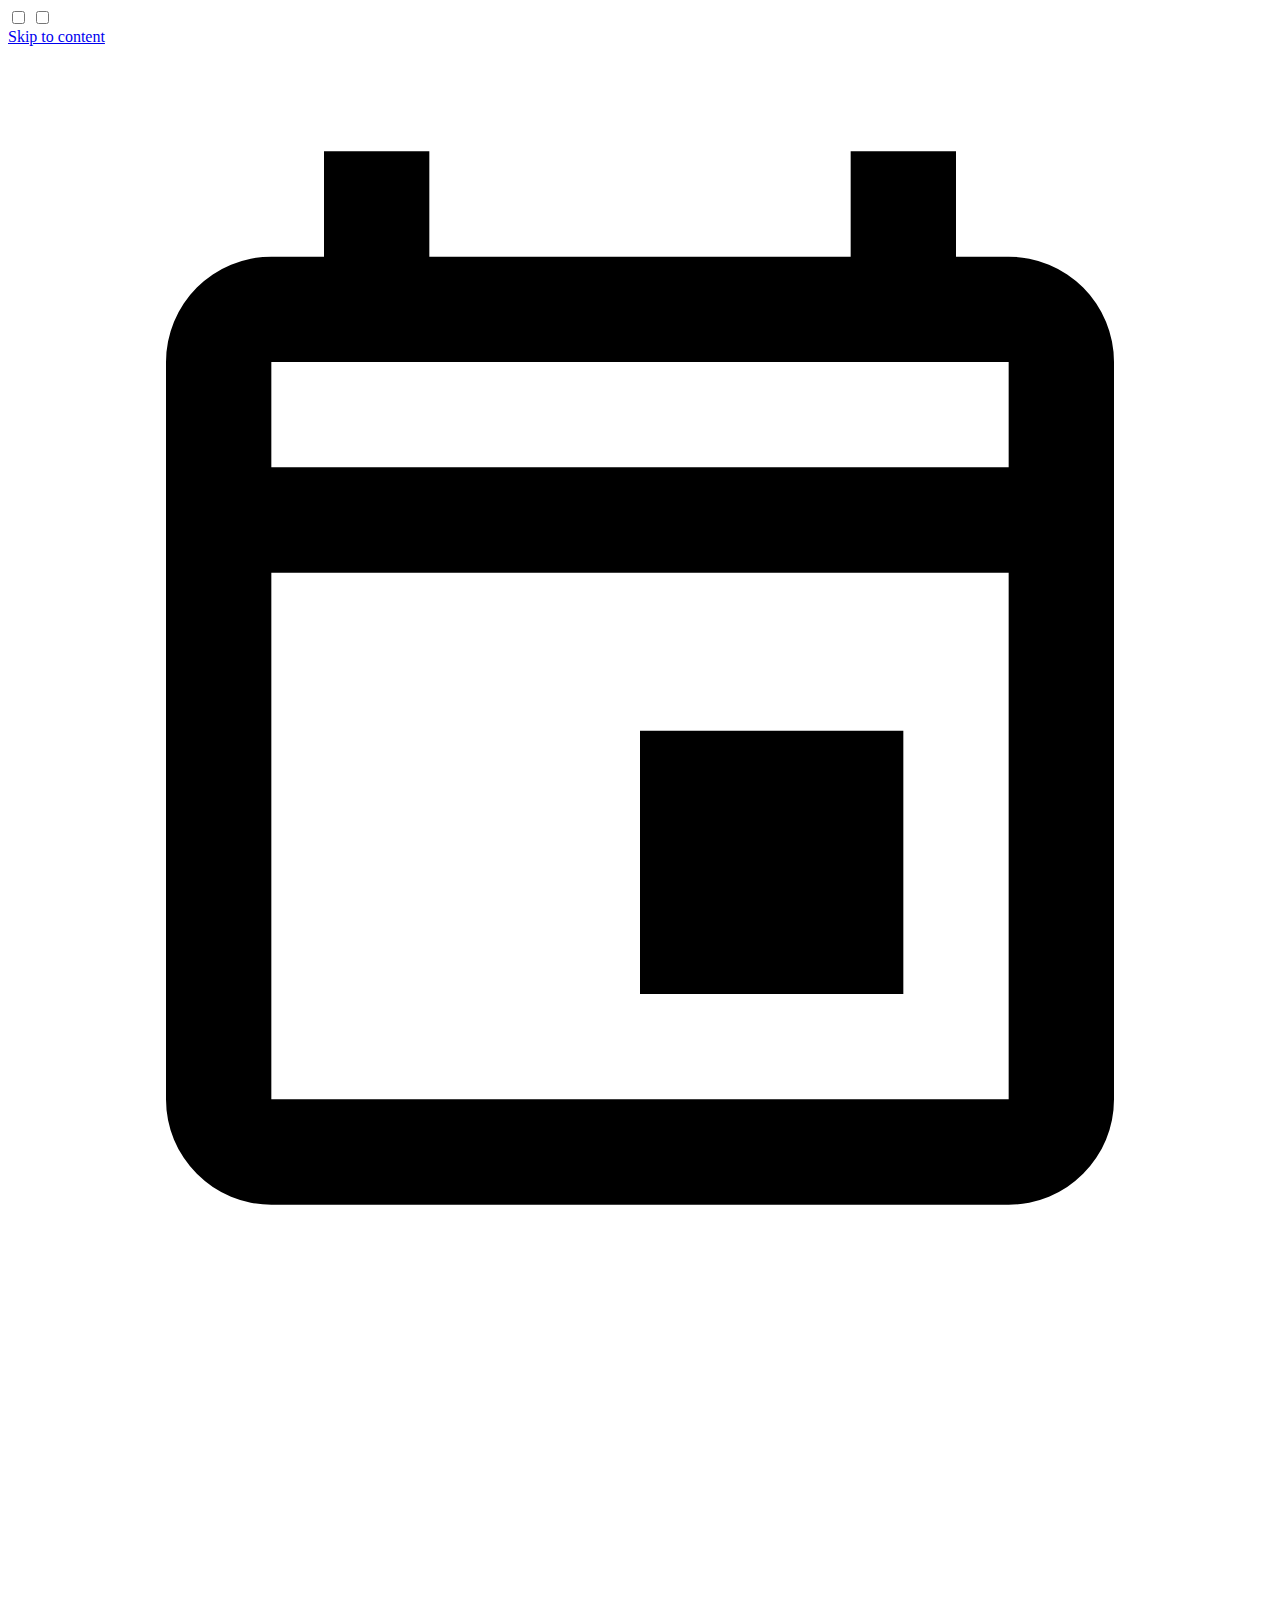
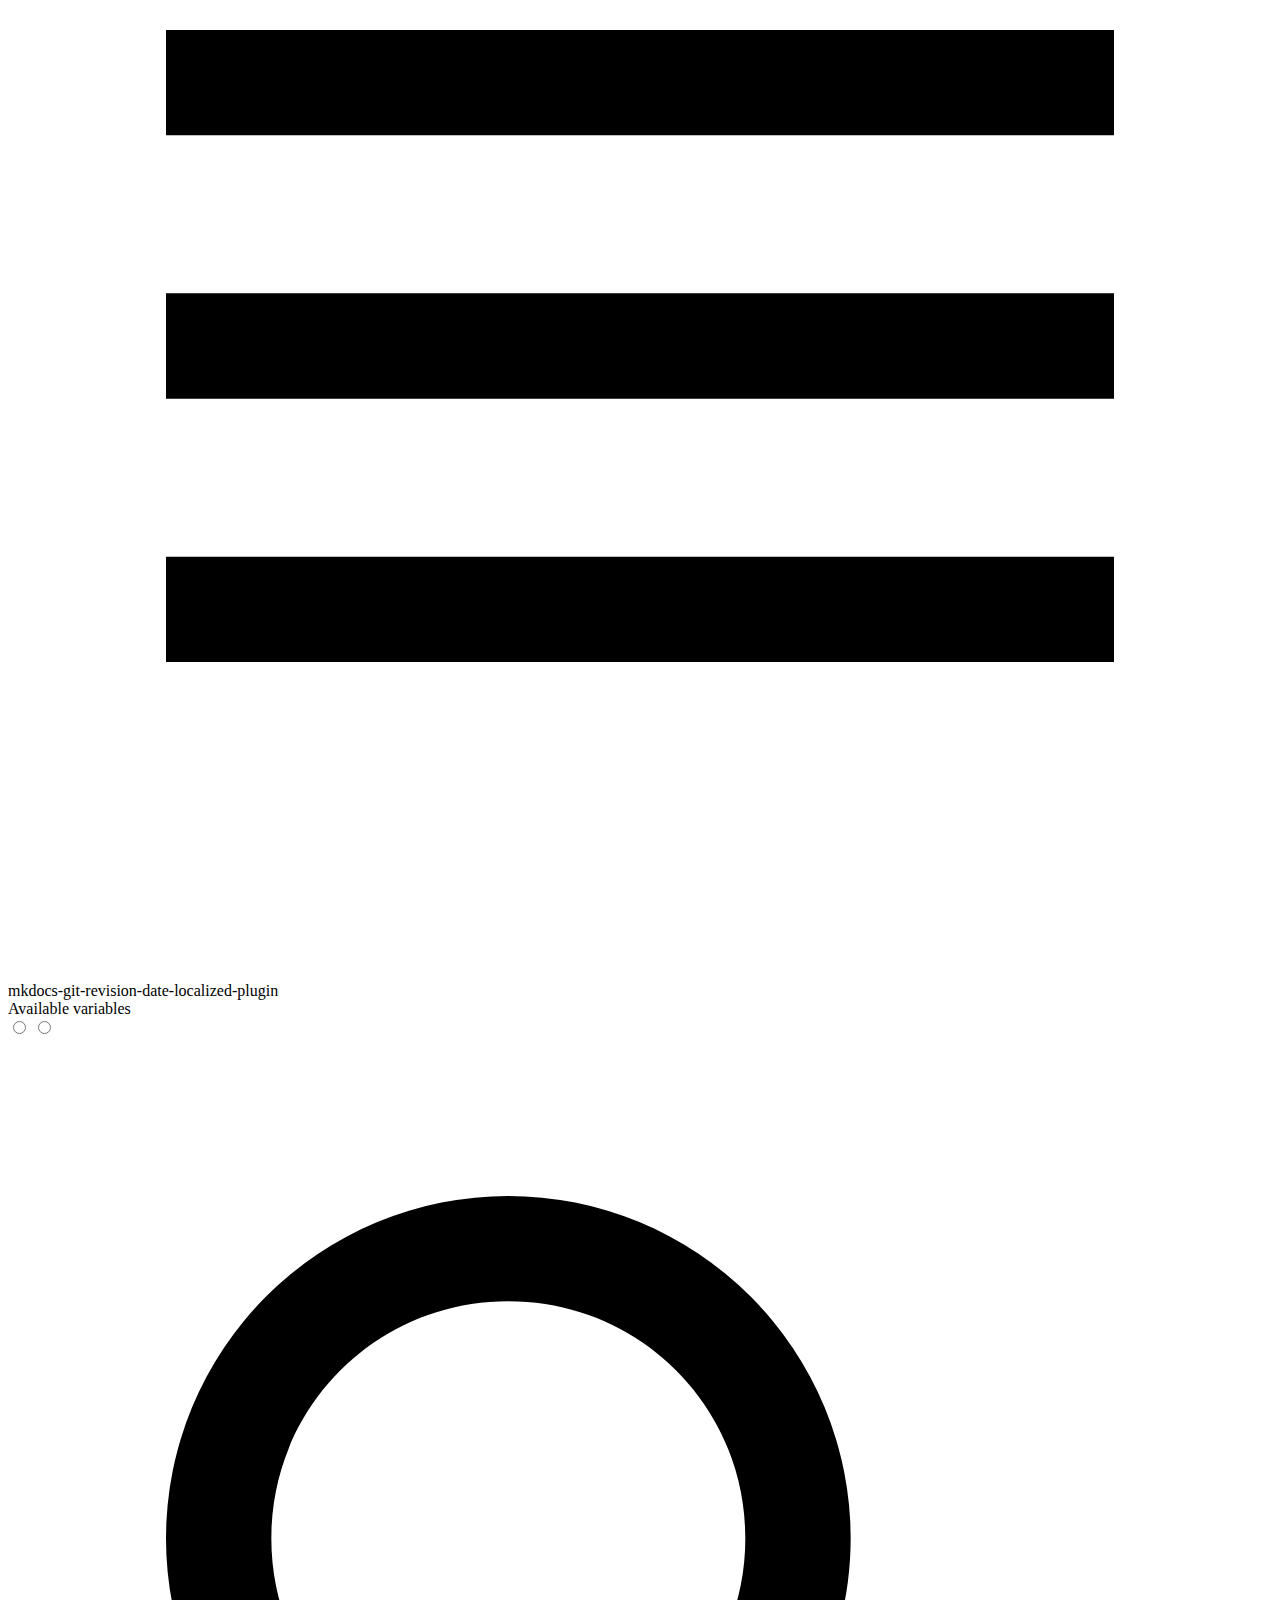
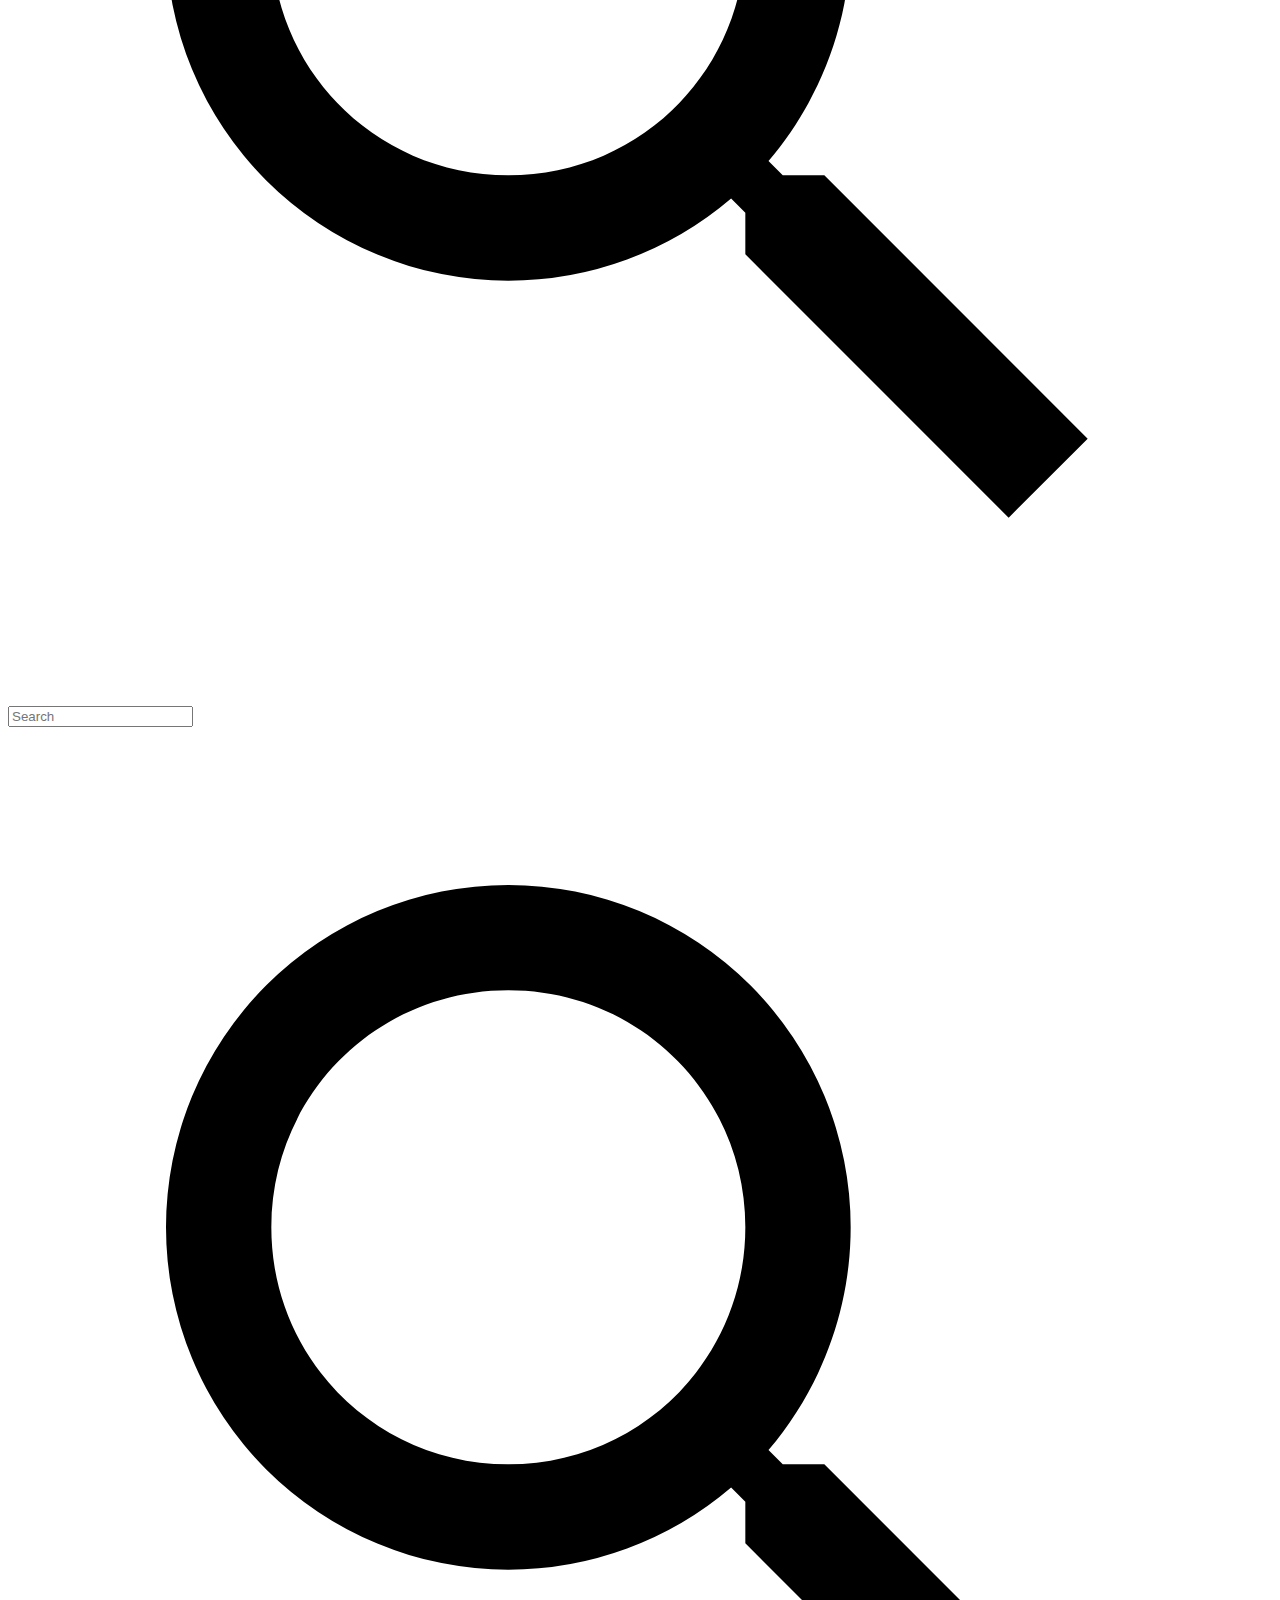
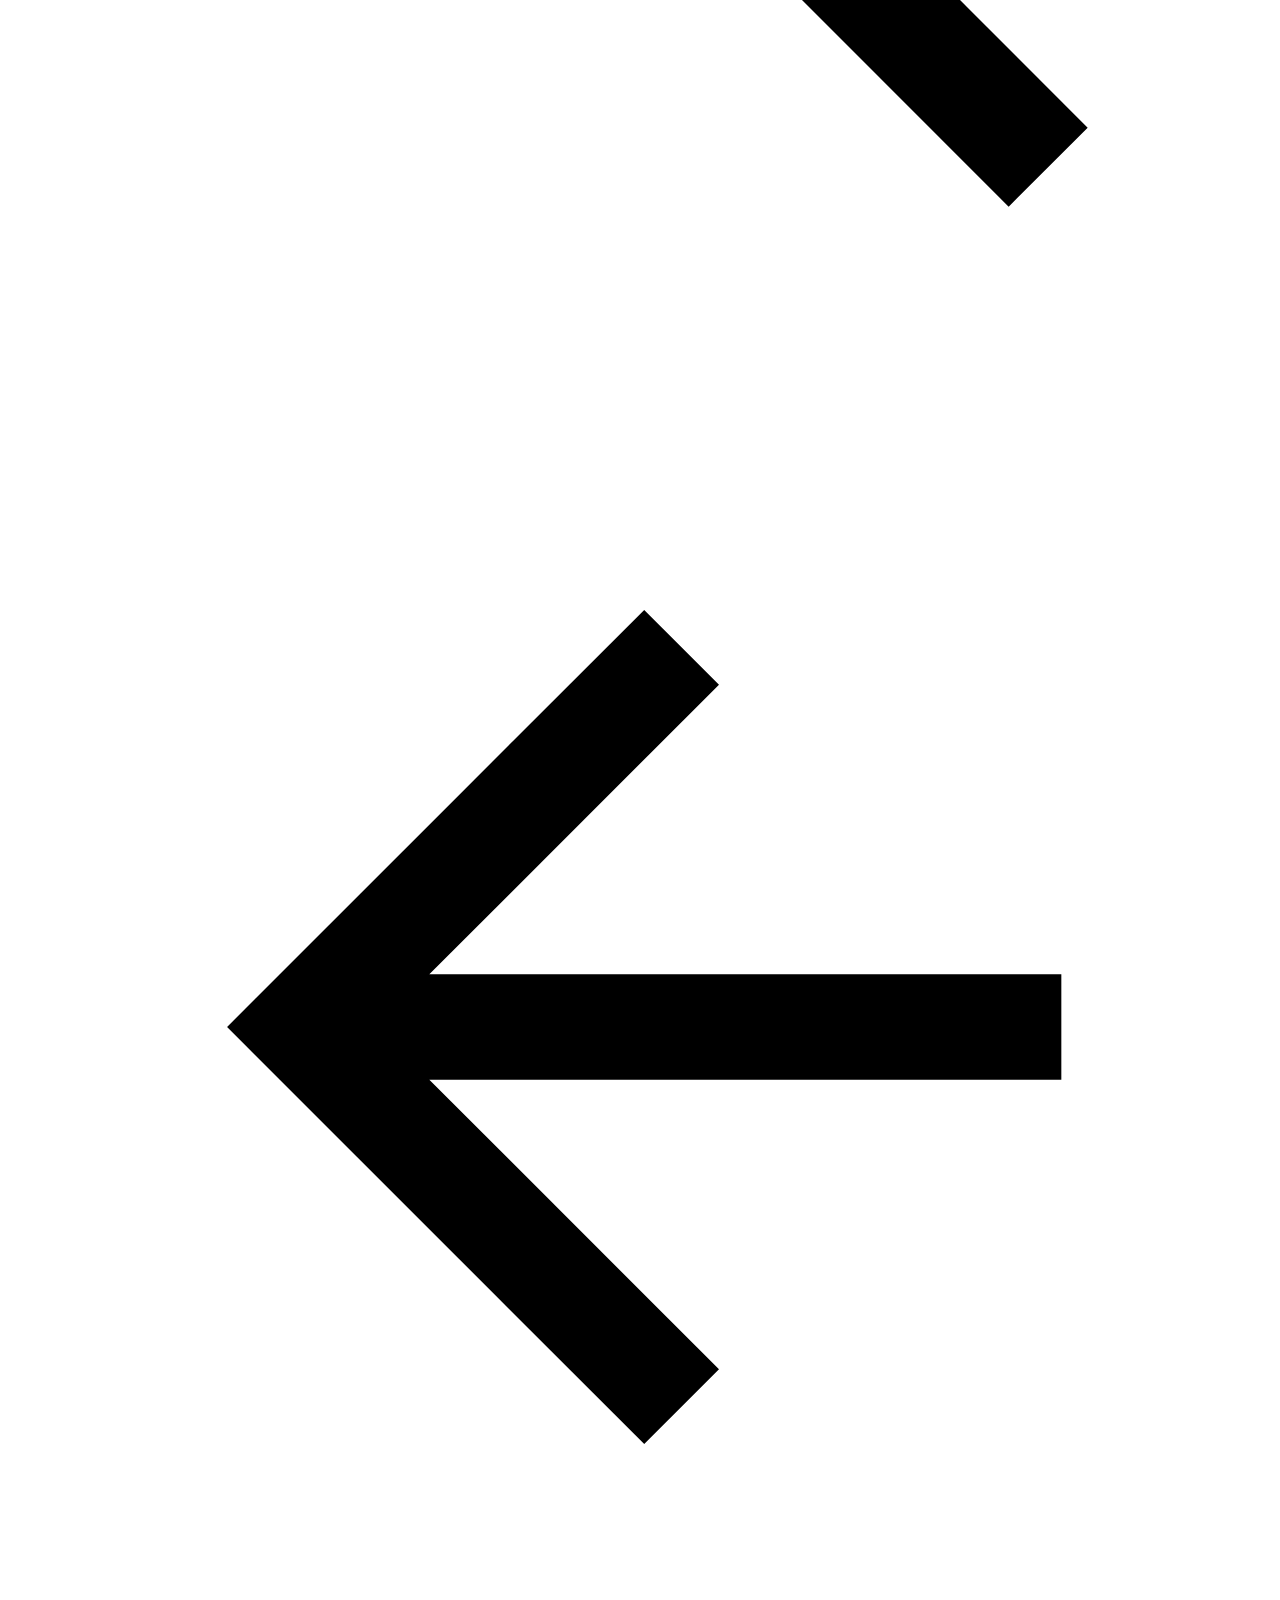
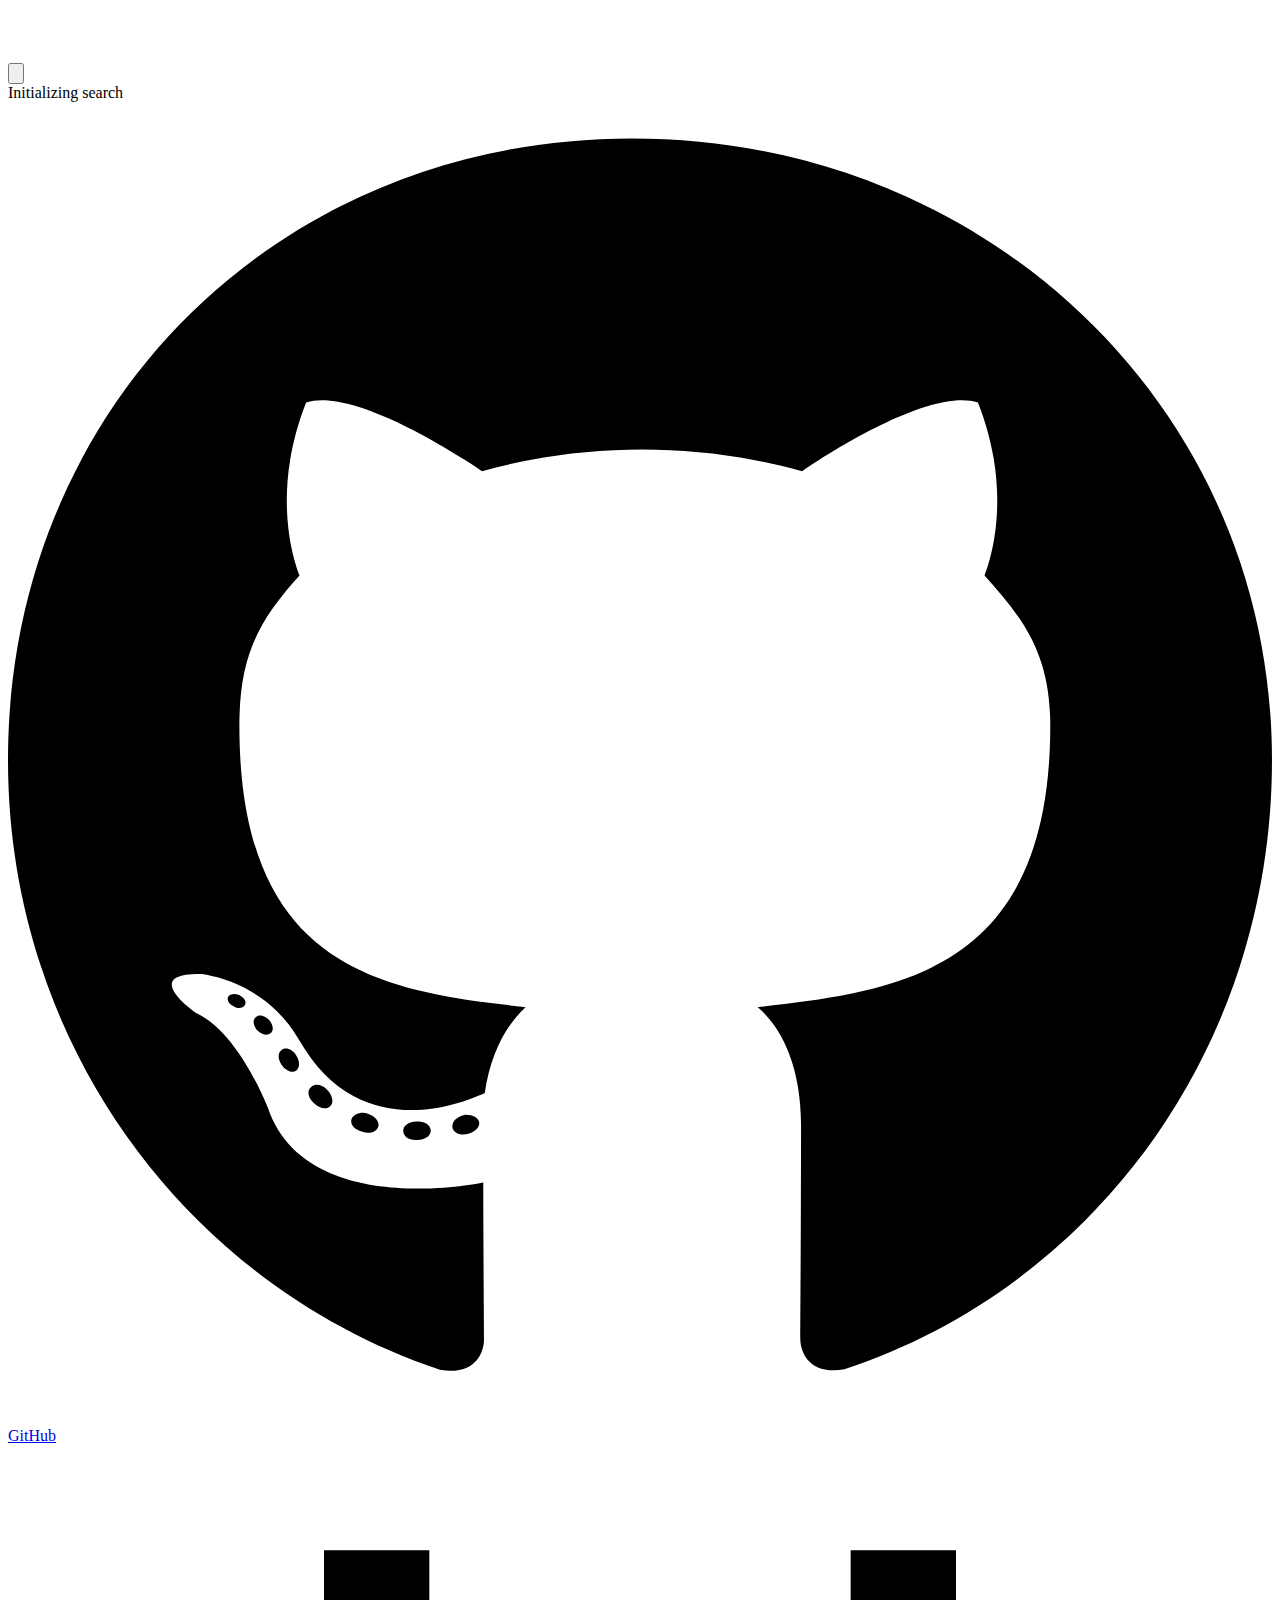
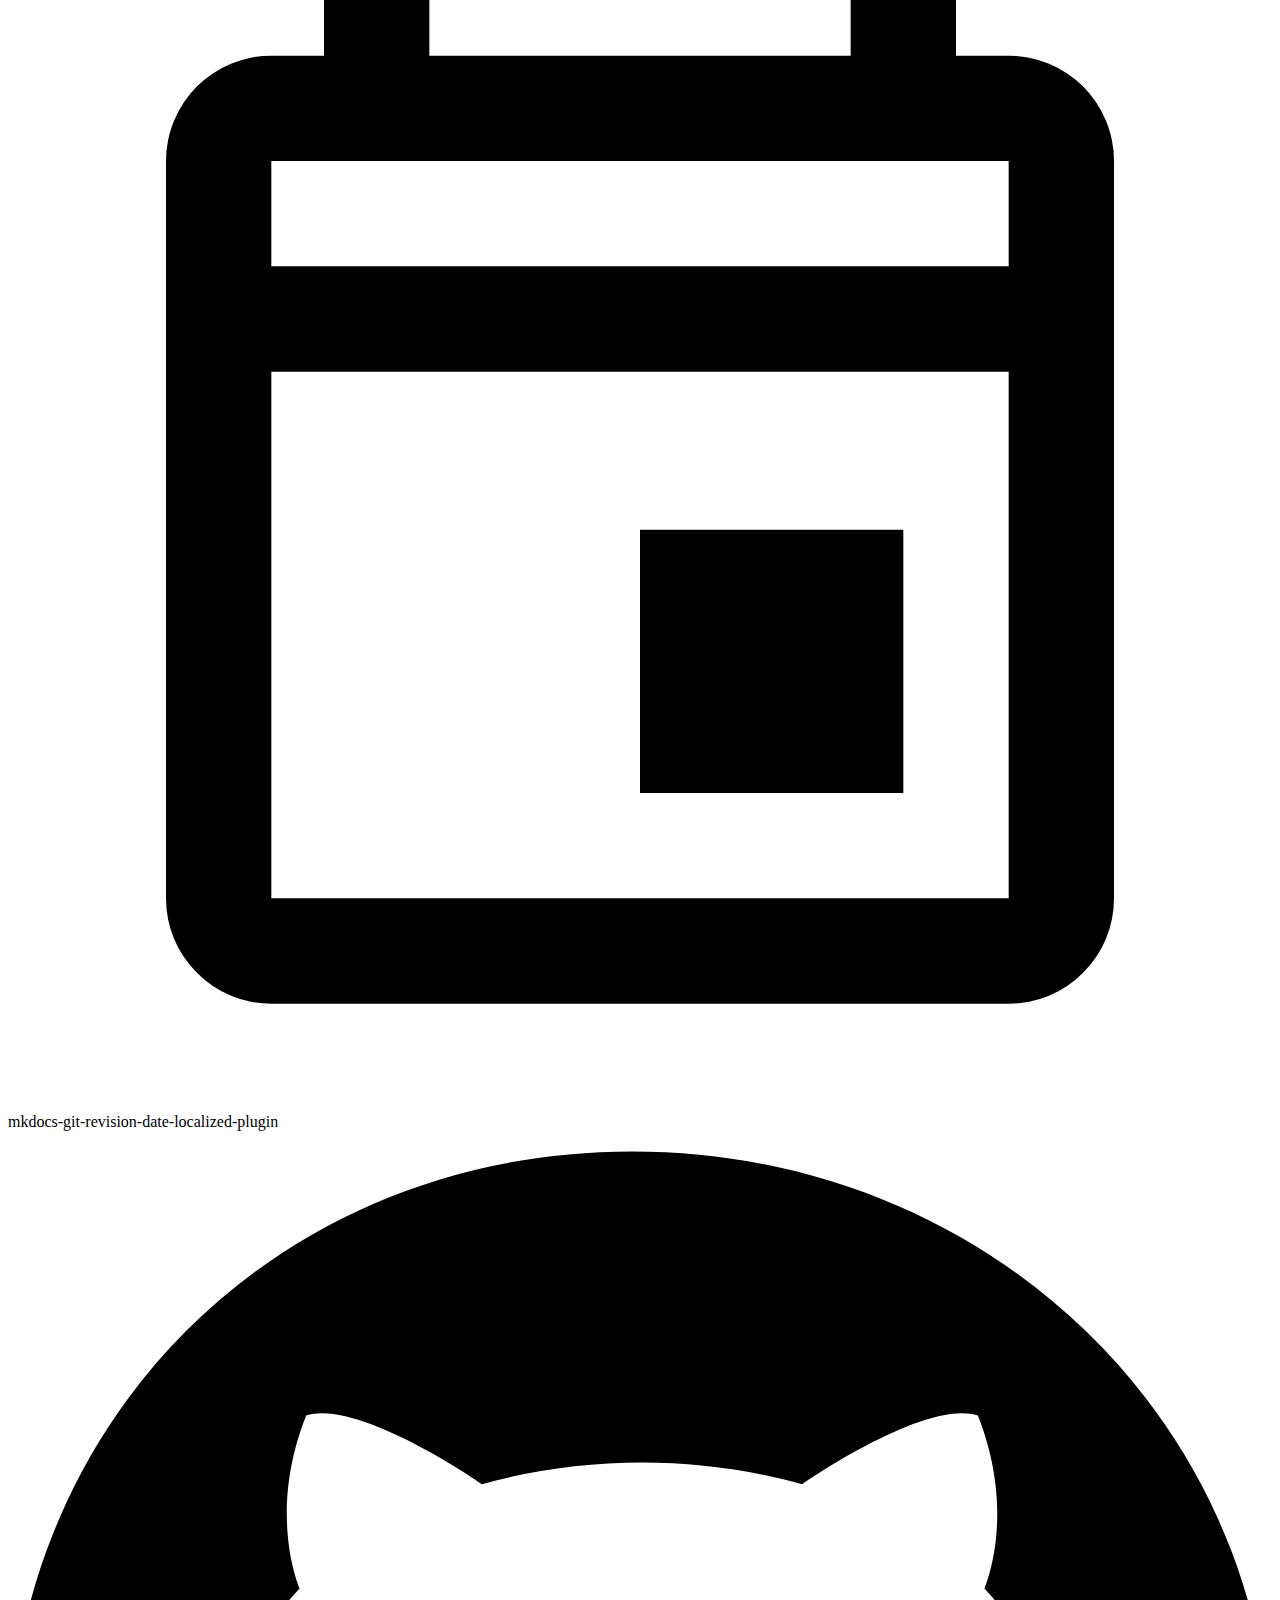
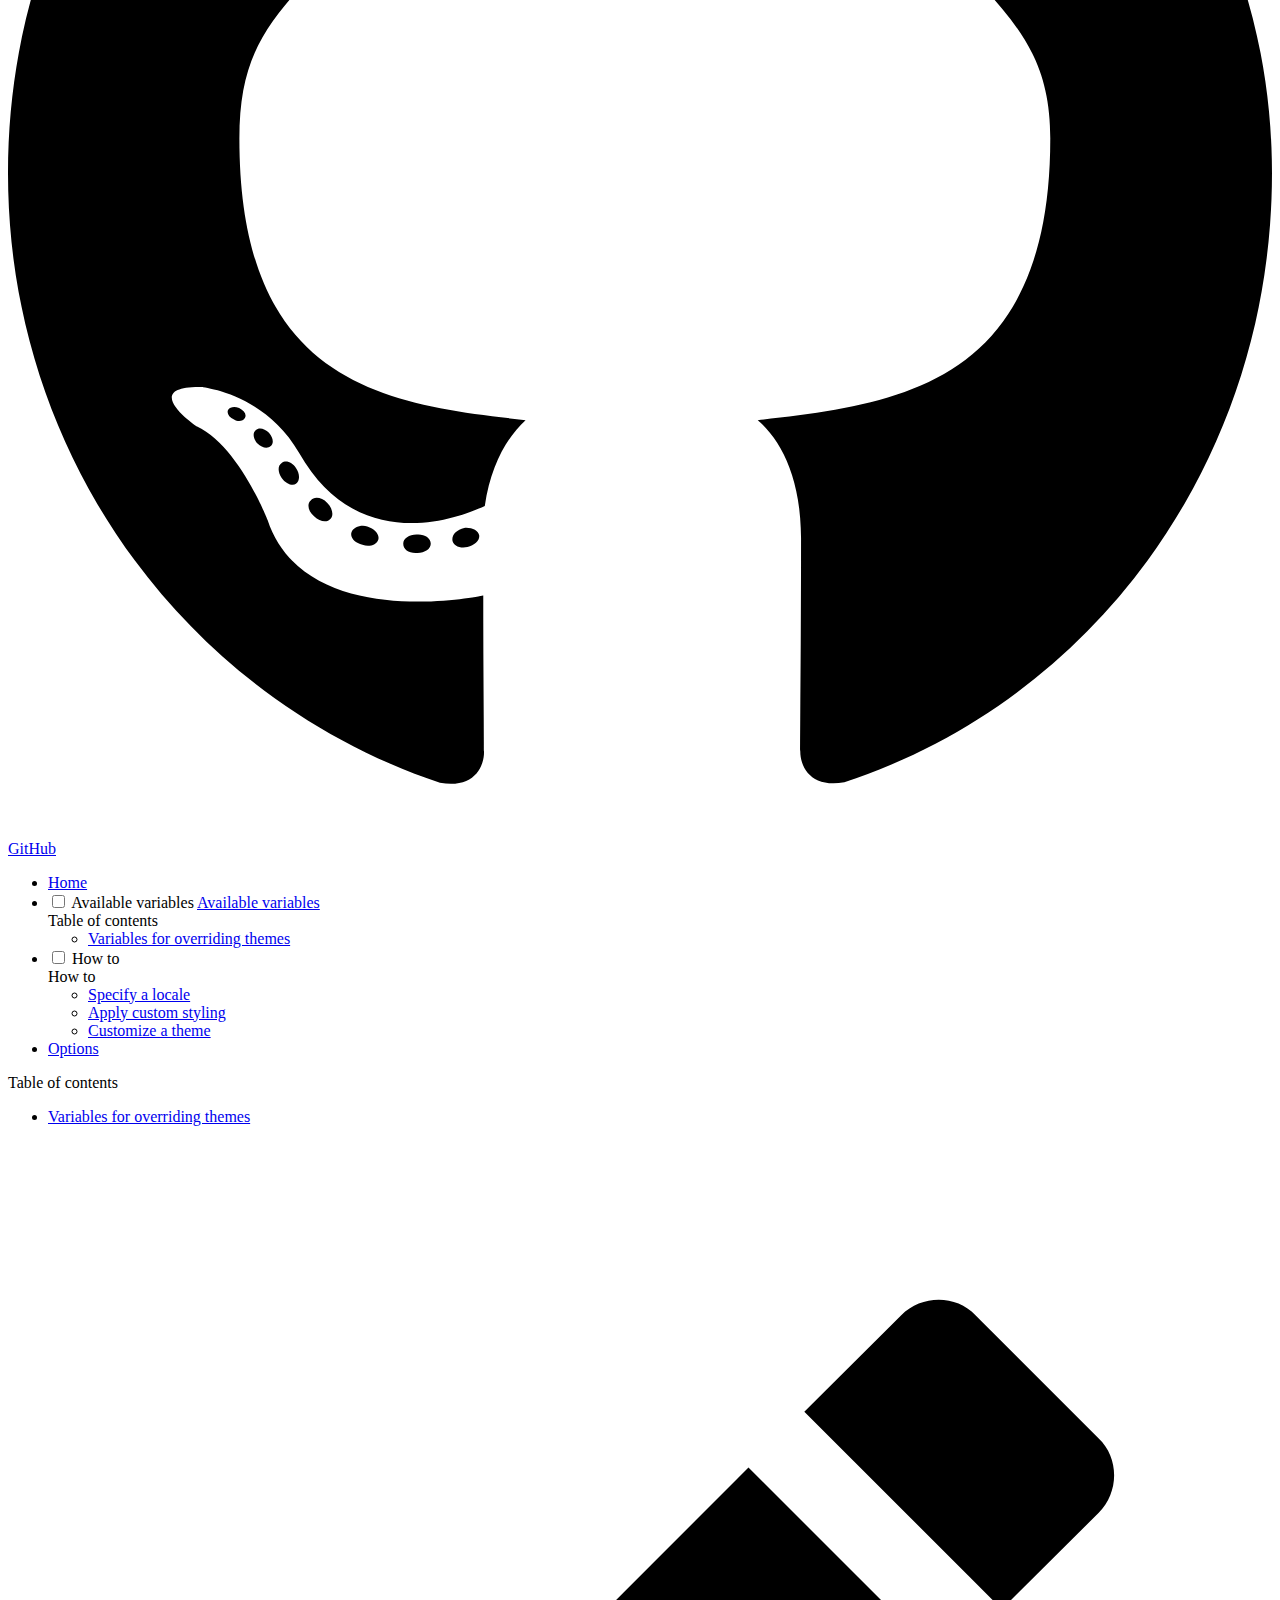
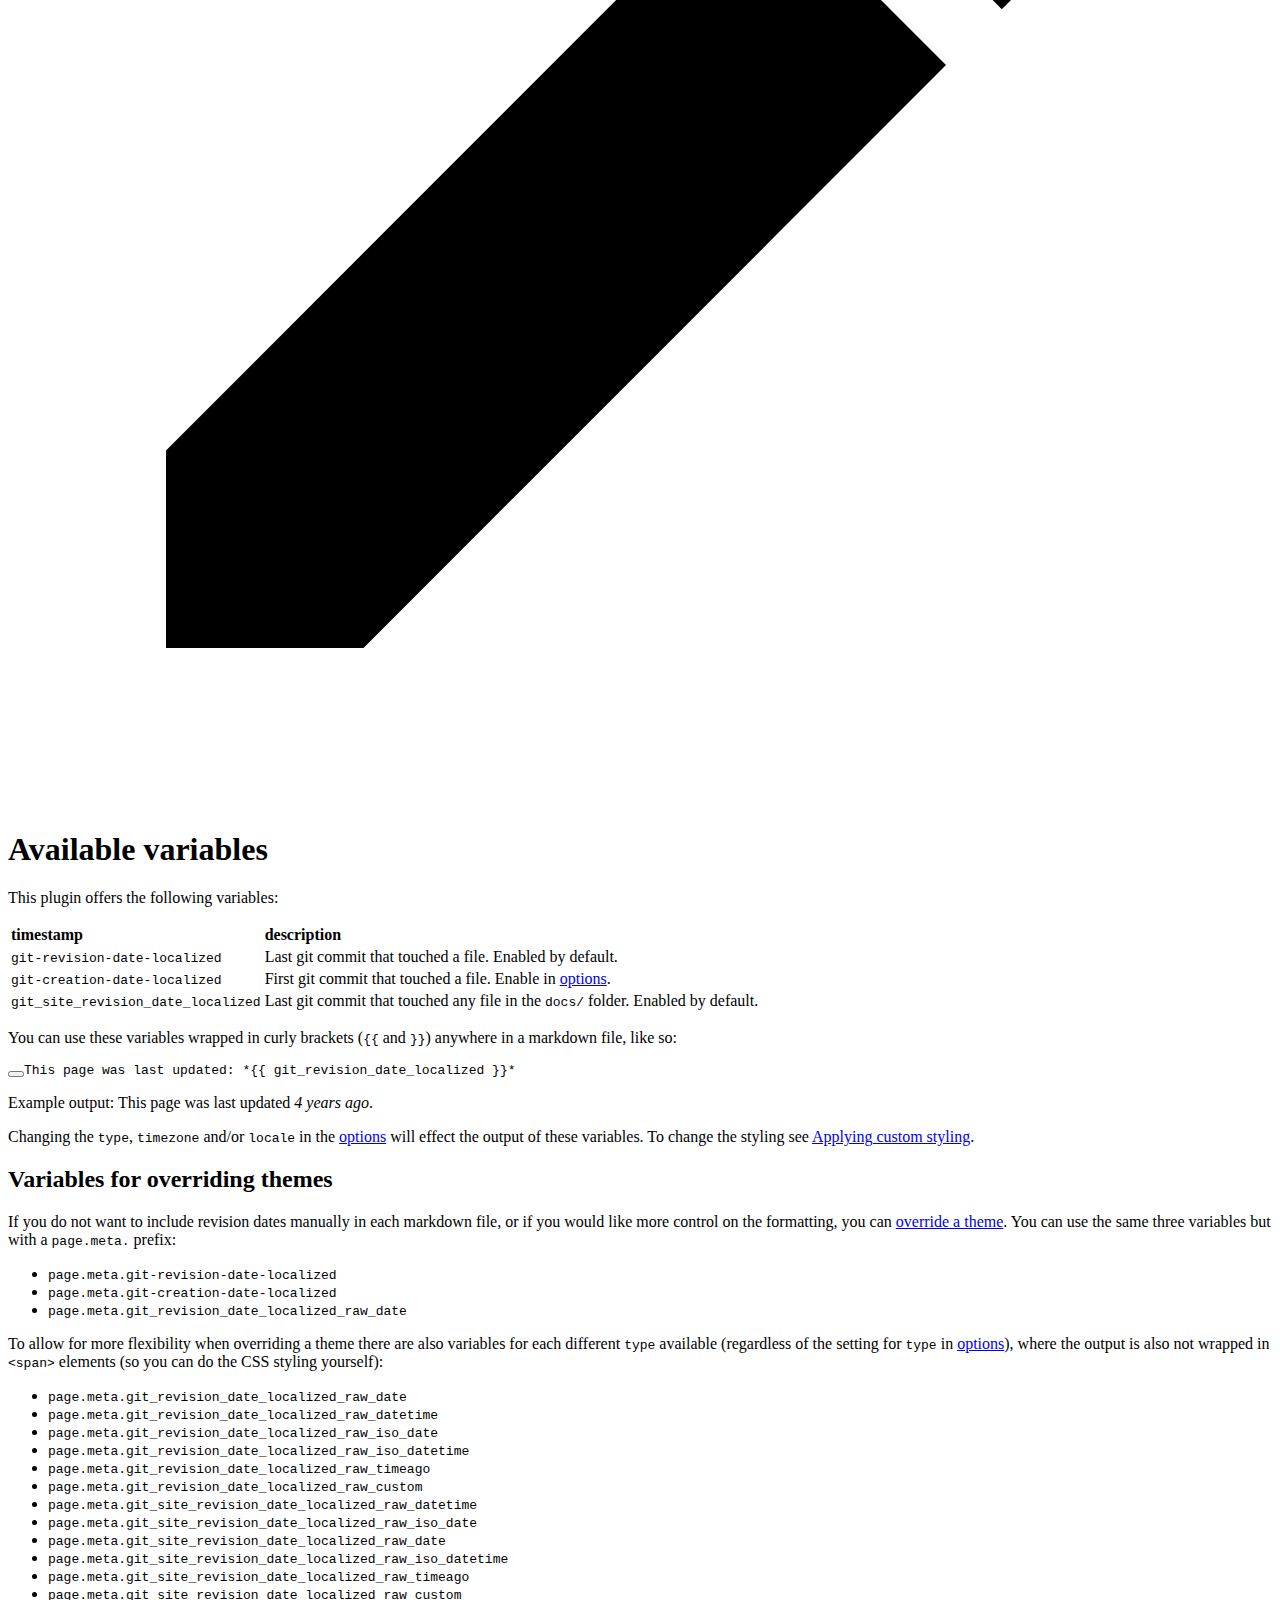
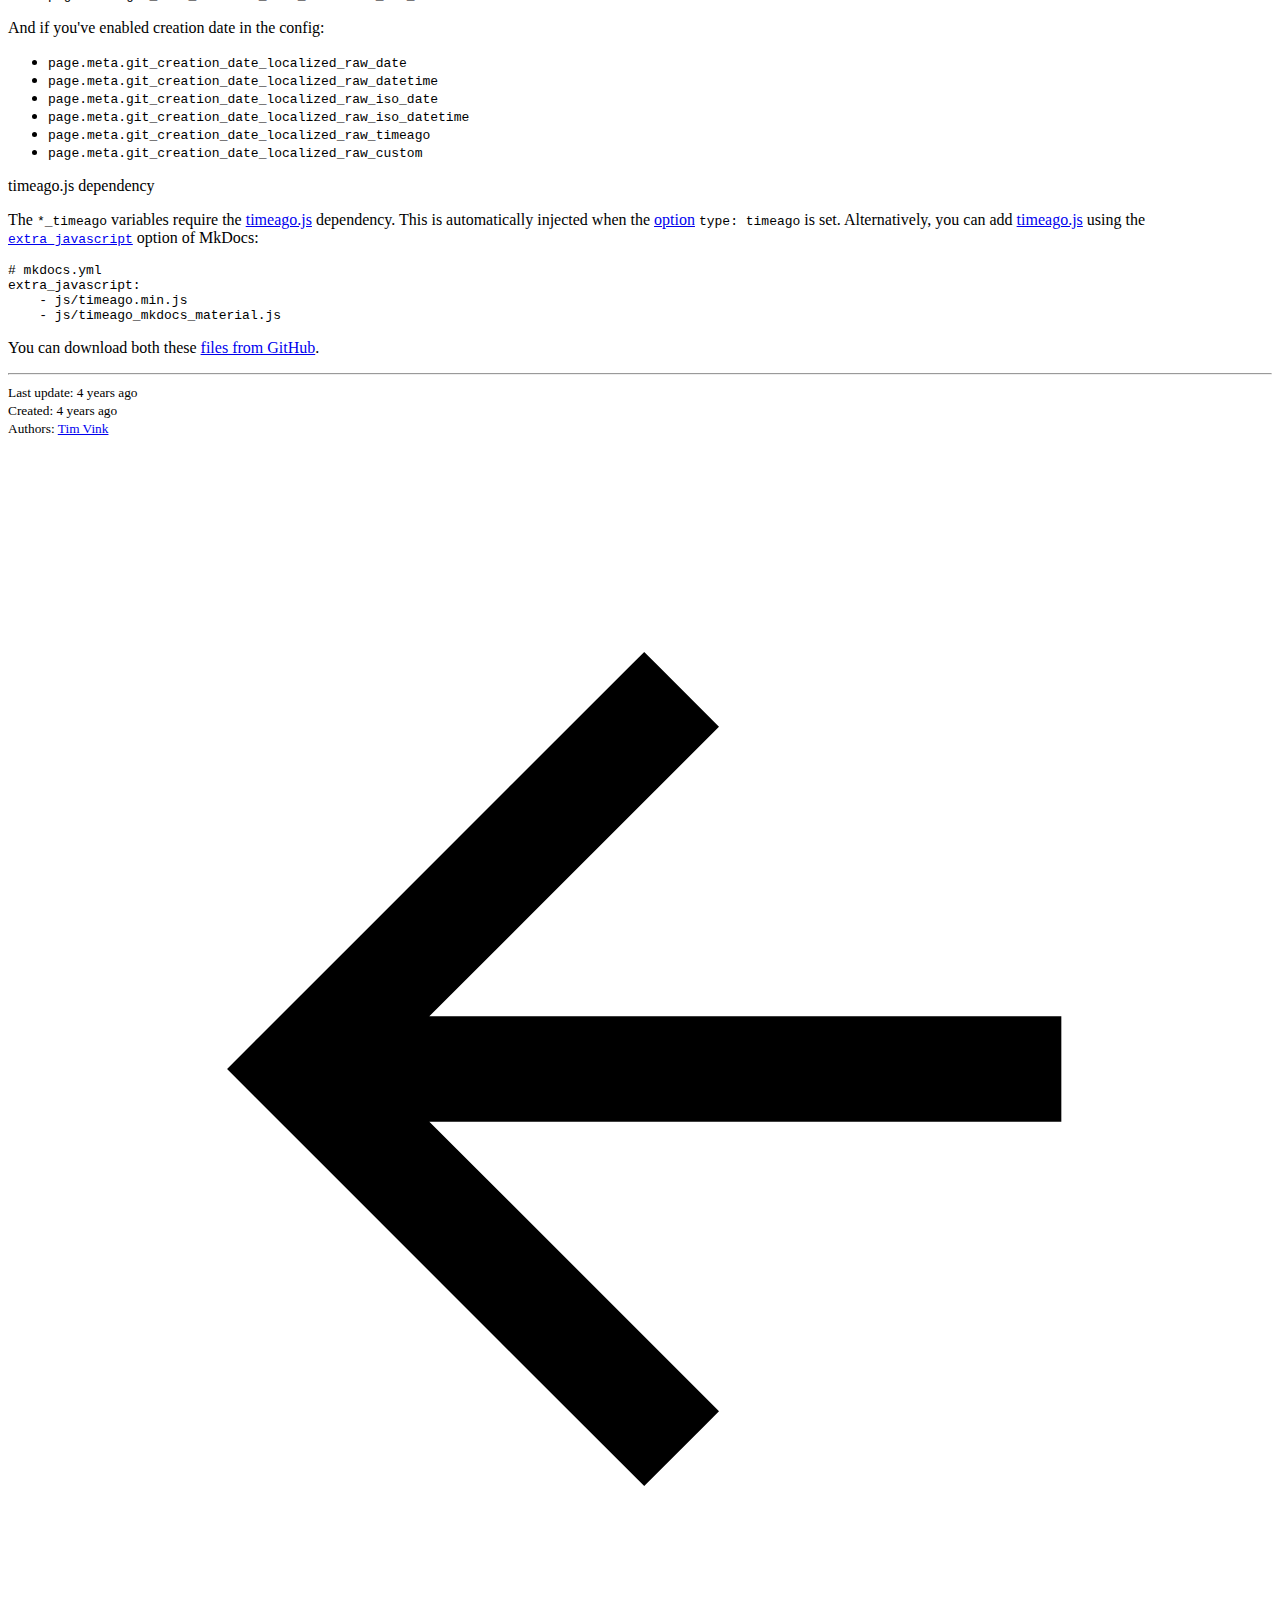
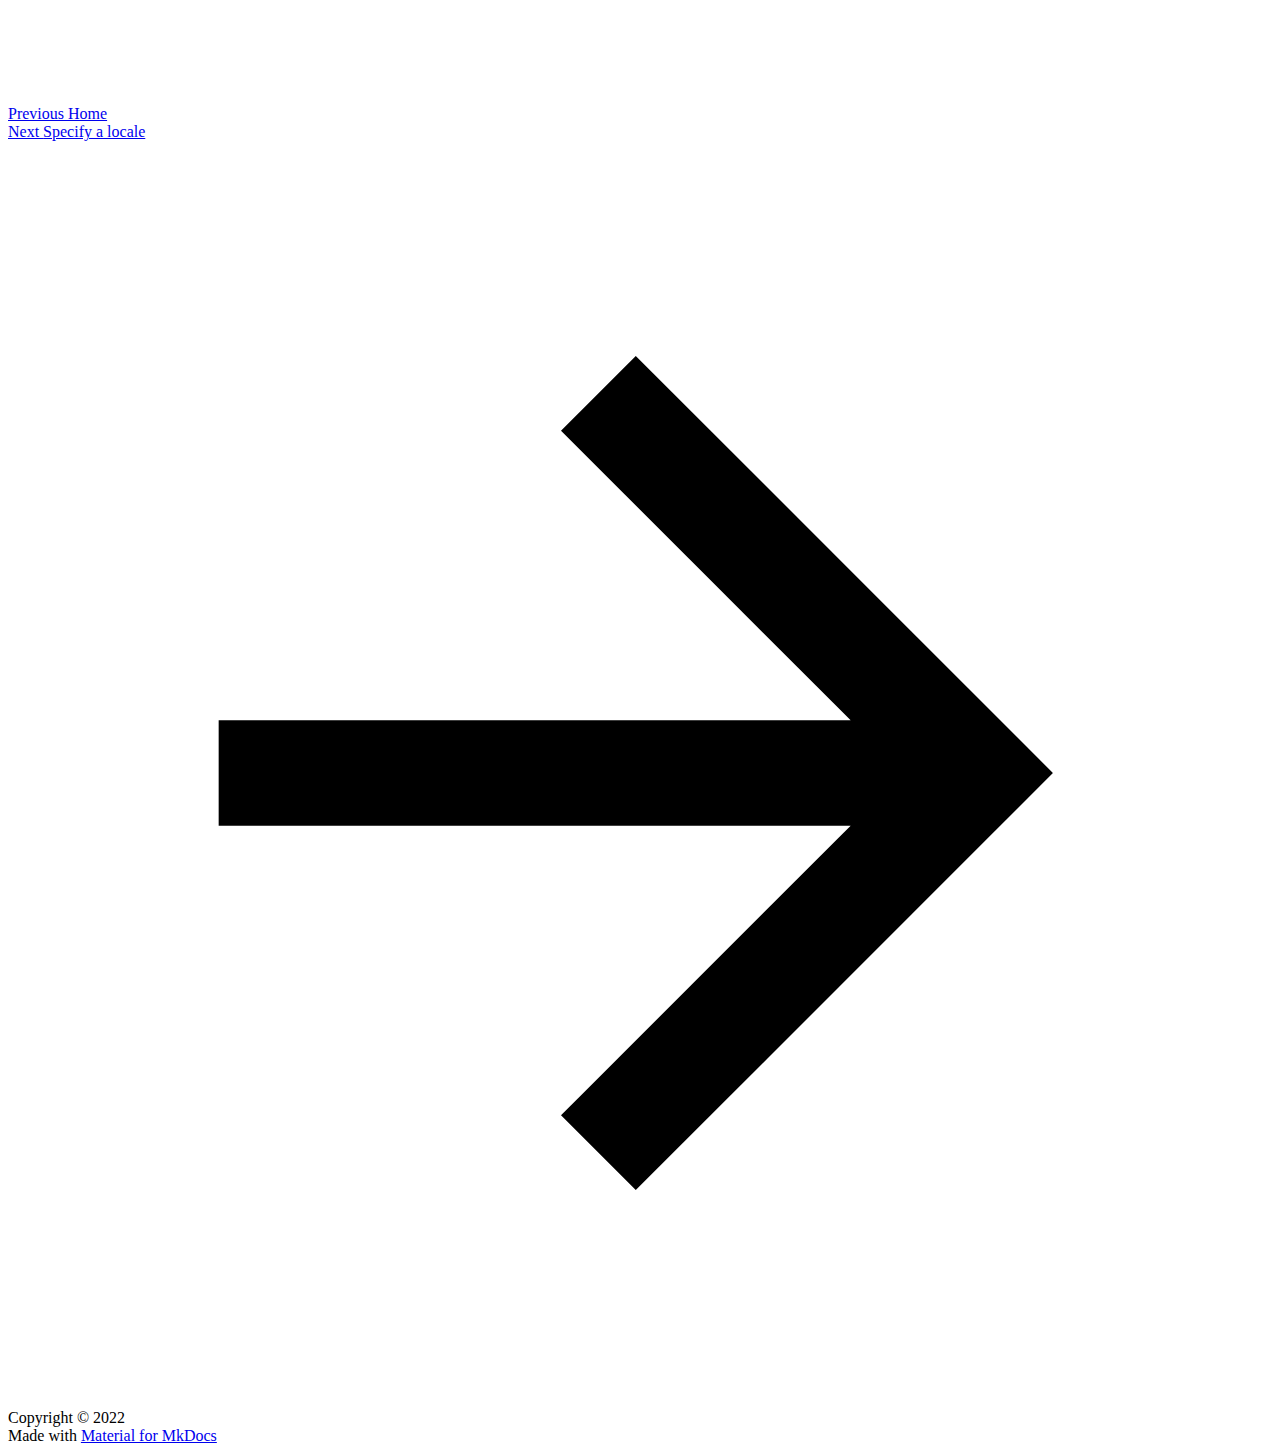
==== available-variables/index.html @ b3e72aaf "Deployed 9cfce40 with MkDocs version: 1.3.0" ====
<!doctype html>
<html lang="en" class="no-js">
  <head>
    
      <meta charset="utf-8">
      <meta name="viewport" content="width=device-width,initial-scale=1">
      
        <meta name="description" content="Mkdocs plugin that enables displaying the localized date of the last git modification of a markdown file.">
      
      
      
      <link rel="icon" href="../assets/images/favicon.png">
      <meta name="generator" content="mkdocs-1.3.0, mkdocs-material-8.2.1">
    
    
      
        <title>Available variables - mkdocs-git-revision-date-localized-plugin</title>
      
    
    
      <link rel="stylesheet" href="../assets/stylesheets/main.e8d9bf0c.min.css">
      
        
        <link rel="stylesheet" href="../assets/stylesheets/palette.e6a45f82.min.css">
        
      
    
    
    
      
        
        <link rel="preconnect" href="https://fonts.gstatic.com" crossorigin>
        <link rel="stylesheet" href="https://fonts.googleapis.com/css?family=Roboto:300,400,400i,700%7CRoboto+Mono&display=fallback">
        <style>:root{--md-text-font:"Roboto";--md-code-font:"Roboto Mono"}</style>
      
    
    
      <link rel="stylesheet" href="../css/timeago.css">
    
    <script>__md_scope=new URL("..",location),__md_get=(e,_=localStorage,t=__md_scope)=>JSON.parse(_.getItem(t.pathname+"."+e)),__md_set=(e,_,t=localStorage,a=__md_scope)=>{try{t.setItem(a.pathname+"."+e,JSON.stringify(_))}catch(e){}}</script>
    
      

    
    
  </head>
  
  
    
    
      
    
    
    
    
    <body dir="ltr" data-md-color-scheme="default" data-md-color-primary="blue" data-md-color-accent="blue">
  
    
    
      <script>var palette=__md_get("__palette");if(palette&&"object"==typeof palette.color)for(var key of Object.keys(palette.color))document.body.setAttribute("data-md-color-"+key,palette.color[key])</script>
    
    <input class="md-toggle" data-md-toggle="drawer" type="checkbox" id="__drawer" autocomplete="off">
    <input class="md-toggle" data-md-toggle="search" type="checkbox" id="__search" autocomplete="off">
    <label class="md-overlay" for="__drawer"></label>
    <div data-md-component="skip">
      
        
        <a href="#available-variables" class="md-skip">
          Skip to content
        </a>
      
    </div>
    <div data-md-component="announce">
      
    </div>
    
    
      

<header class="md-header" data-md-component="header">
  <nav class="md-header__inner md-grid" aria-label="Header">
    <a href=".." title="mkdocs-git-revision-date-localized-plugin" class="md-header__button md-logo" aria-label="mkdocs-git-revision-date-localized-plugin" data-md-component="logo">
      
  
  <svg xmlns="http://www.w3.org/2000/svg" viewBox="0 0 24 24"><path d="M19 4h-1V2h-2v2H8V2H6v2H5a2 2 0 0 0-2 2v14a2 2 0 0 0 2 2h14a2 2 0 0 0 2-2V6a2 2 0 0 0-2-2m0 16H5V10h14v10m0-12H5V6h14v2m-7 5h5v5h-5v-5z"/></svg>

    </a>
    <label class="md-header__button md-icon" for="__drawer">
      <svg xmlns="http://www.w3.org/2000/svg" viewBox="0 0 24 24"><path d="M3 6h18v2H3V6m0 5h18v2H3v-2m0 5h18v2H3v-2z"/></svg>
    </label>
    <div class="md-header__title" data-md-component="header-title">
      <div class="md-header__ellipsis">
        <div class="md-header__topic">
          <span class="md-ellipsis">
            mkdocs-git-revision-date-localized-plugin
          </span>
        </div>
        <div class="md-header__topic" data-md-component="header-topic">
          <span class="md-ellipsis">
            
              Available variables
            
          </span>
        </div>
      </div>
    </div>
    
      <form class="md-header__option" data-md-component="palette">
        
          
          
          <input class="md-option" data-md-color-media="(prefers-color-scheme: light)" data-md-color-scheme="default" data-md-color-primary="blue" data-md-color-accent="blue"  aria-label="Switch to dark mode"  type="radio" name="__palette" id="__palette_1">
          
            <label class="md-header__button md-icon" title="Switch to dark mode" for="__palette_2" hidden>
              <svg xmlns="http://www.w3.org/2000/svg" viewBox="0 0 24 24"><path d="M17 6H7c-3.31 0-6 2.69-6 6s2.69 6 6 6h10c3.31 0 6-2.69 6-6s-2.69-6-6-6zm0 10H7c-2.21 0-4-1.79-4-4s1.79-4 4-4h10c2.21 0 4 1.79 4 4s-1.79 4-4 4zM7 9c-1.66 0-3 1.34-3 3s1.34 3 3 3 3-1.34 3-3-1.34-3-3-3z"/></svg>
            </label>
          
        
          
          
          <input class="md-option" data-md-color-media="(prefers-color-scheme: dark)" data-md-color-scheme="slate" data-md-color-primary="blue" data-md-color-accent="blue"  aria-label="Switch to light mode"  type="radio" name="__palette" id="__palette_2">
          
            <label class="md-header__button md-icon" title="Switch to light mode" for="__palette_1" hidden>
              <svg xmlns="http://www.w3.org/2000/svg" viewBox="0 0 24 24"><path d="M17 7H7a5 5 0 0 0-5 5 5 5 0 0 0 5 5h10a5 5 0 0 0 5-5 5 5 0 0 0-5-5m0 8a3 3 0 0 1-3-3 3 3 0 0 1 3-3 3 3 0 0 1 3 3 3 3 0 0 1-3 3z"/></svg>
            </label>
          
        
      </form>
    
    
    
      <label class="md-header__button md-icon" for="__search">
        <svg xmlns="http://www.w3.org/2000/svg" viewBox="0 0 24 24"><path d="M9.5 3A6.5 6.5 0 0 1 16 9.5c0 1.61-.59 3.09-1.56 4.23l.27.27h.79l5 5-1.5 1.5-5-5v-.79l-.27-.27A6.516 6.516 0 0 1 9.5 16 6.5 6.5 0 0 1 3 9.5 6.5 6.5 0 0 1 9.5 3m0 2C7 5 5 7 5 9.5S7 14 9.5 14 14 12 14 9.5 12 5 9.5 5z"/></svg>
      </label>
      <div class="md-search" data-md-component="search" role="dialog">
  <label class="md-search__overlay" for="__search"></label>
  <div class="md-search__inner" role="search">
    <form class="md-search__form" name="search">
      <input type="text" class="md-search__input" name="query" aria-label="Search" placeholder="Search" autocapitalize="off" autocorrect="off" autocomplete="off" spellcheck="false" data-md-component="search-query" required>
      <label class="md-search__icon md-icon" for="__search">
        <svg xmlns="http://www.w3.org/2000/svg" viewBox="0 0 24 24"><path d="M9.5 3A6.5 6.5 0 0 1 16 9.5c0 1.61-.59 3.09-1.56 4.23l.27.27h.79l5 5-1.5 1.5-5-5v-.79l-.27-.27A6.516 6.516 0 0 1 9.5 16 6.5 6.5 0 0 1 3 9.5 6.5 6.5 0 0 1 9.5 3m0 2C7 5 5 7 5 9.5S7 14 9.5 14 14 12 14 9.5 12 5 9.5 5z"/></svg>
        <svg xmlns="http://www.w3.org/2000/svg" viewBox="0 0 24 24"><path d="M20 11v2H8l5.5 5.5-1.42 1.42L4.16 12l7.92-7.92L13.5 5.5 8 11h12z"/></svg>
      </label>
      <nav class="md-search__options" aria-label="Search">
        
        <button type="reset" class="md-search__icon md-icon" aria-label="Clear" tabindex="-1">
          <svg xmlns="http://www.w3.org/2000/svg" viewBox="0 0 24 24"><path d="M19 6.41 17.59 5 12 10.59 6.41 5 5 6.41 10.59 12 5 17.59 6.41 19 12 13.41 17.59 19 19 17.59 13.41 12 19 6.41z"/></svg>
        </button>
      </nav>
      
    </form>
    <div class="md-search__output">
      <div class="md-search__scrollwrap" data-md-scrollfix>
        <div class="md-search-result" data-md-component="search-result">
          <div class="md-search-result__meta">
            Initializing search
          </div>
          <ol class="md-search-result__list"></ol>
        </div>
      </div>
    </div>
  </div>
</div>
    
    
      <div class="md-header__source">
        <a href="https://github.com/timvink/mkdocs-git-revision-date-localized-plugin" title="Go to repository" class="md-source" data-md-component="source">
  <div class="md-source__icon md-icon">
    
    <svg xmlns="http://www.w3.org/2000/svg" viewBox="0 0 496 512"><!--! Font Awesome Free 6.0.0 by @fontawesome - https://fontawesome.com License - https://fontawesome.com/license/free (Icons: CC BY 4.0, Fonts: SIL OFL 1.1, Code: MIT License) Copyright 2022 Fonticons, Inc.--><path d="M165.9 397.4c0 2-2.3 3.6-5.2 3.6-3.3.3-5.6-1.3-5.6-3.6 0-2 2.3-3.6 5.2-3.6 3-.3 5.6 1.3 5.6 3.6zm-31.1-4.5c-.7 2 1.3 4.3 4.3 4.9 2.6 1 5.6 0 6.2-2s-1.3-4.3-4.3-5.2c-2.6-.7-5.5.3-6.2 2.3zm44.2-1.7c-2.9.7-4.9 2.6-4.6 4.9.3 2 2.9 3.3 5.9 2.6 2.9-.7 4.9-2.6 4.6-4.6-.3-1.9-3-3.2-5.9-2.9zM244.8 8C106.1 8 0 113.3 0 252c0 110.9 69.8 205.8 169.5 239.2 12.8 2.3 17.3-5.6 17.3-12.1 0-6.2-.3-40.4-.3-61.4 0 0-70 15-84.7-29.8 0 0-11.4-29.1-27.8-36.6 0 0-22.9-15.7 1.6-15.4 0 0 24.9 2 38.6 25.8 21.9 38.6 58.6 27.5 72.9 20.9 2.3-16 8.8-27.1 16-33.7-55.9-6.2-112.3-14.3-112.3-110.5 0-27.5 7.6-41.3 23.6-58.9-2.6-6.5-11.1-33.3 2.6-67.9 20.9-6.5 69 27 69 27 20-5.6 41.5-8.5 62.8-8.5s42.8 2.9 62.8 8.5c0 0 48.1-33.6 69-27 13.7 34.7 5.2 61.4 2.6 67.9 16 17.7 25.8 31.5 25.8 58.9 0 96.5-58.9 104.2-114.8 110.5 9.2 7.9 17 22.9 17 46.4 0 33.7-.3 75.4-.3 83.6 0 6.5 4.6 14.4 17.3 12.1C428.2 457.8 496 362.9 496 252 496 113.3 383.5 8 244.8 8zM97.2 352.9c-1.3 1-1 3.3.7 5.2 1.6 1.6 3.9 2.3 5.2 1 1.3-1 1-3.3-.7-5.2-1.6-1.6-3.9-2.3-5.2-1zm-10.8-8.1c-.7 1.3.3 2.9 2.3 3.9 1.6 1 3.6.7 4.3-.7.7-1.3-.3-2.9-2.3-3.9-2-.6-3.6-.3-4.3.7zm32.4 35.6c-1.6 1.3-1 4.3 1.3 6.2 2.3 2.3 5.2 2.6 6.5 1 1.3-1.3.7-4.3-1.3-6.2-2.2-2.3-5.2-2.6-6.5-1zm-11.4-14.7c-1.6 1-1.6 3.6 0 5.9 1.6 2.3 4.3 3.3 5.6 2.3 1.6-1.3 1.6-3.9 0-6.2-1.4-2.3-4-3.3-5.6-2z"/></svg>
  </div>
  <div class="md-source__repository">
    GitHub
  </div>
</a>
      </div>
    
  </nav>
  
</header>
    
    <div class="md-container" data-md-component="container">
      
      
        
          
        
      
      <main class="md-main" data-md-component="main">
        <div class="md-main__inner md-grid">
          
            
              
              <div class="md-sidebar md-sidebar--primary" data-md-component="sidebar" data-md-type="navigation" >
                <div class="md-sidebar__scrollwrap">
                  <div class="md-sidebar__inner">
                    


<nav class="md-nav md-nav--primary" aria-label="Navigation" data-md-level="0">
  <label class="md-nav__title" for="__drawer">
    <a href=".." title="mkdocs-git-revision-date-localized-plugin" class="md-nav__button md-logo" aria-label="mkdocs-git-revision-date-localized-plugin" data-md-component="logo">
      
  
  <svg xmlns="http://www.w3.org/2000/svg" viewBox="0 0 24 24"><path d="M19 4h-1V2h-2v2H8V2H6v2H5a2 2 0 0 0-2 2v14a2 2 0 0 0 2 2h14a2 2 0 0 0 2-2V6a2 2 0 0 0-2-2m0 16H5V10h14v10m0-12H5V6h14v2m-7 5h5v5h-5v-5z"/></svg>

    </a>
    mkdocs-git-revision-date-localized-plugin
  </label>
  
    <div class="md-nav__source">
      <a href="https://github.com/timvink/mkdocs-git-revision-date-localized-plugin" title="Go to repository" class="md-source" data-md-component="source">
  <div class="md-source__icon md-icon">
    
    <svg xmlns="http://www.w3.org/2000/svg" viewBox="0 0 496 512"><!--! Font Awesome Free 6.0.0 by @fontawesome - https://fontawesome.com License - https://fontawesome.com/license/free (Icons: CC BY 4.0, Fonts: SIL OFL 1.1, Code: MIT License) Copyright 2022 Fonticons, Inc.--><path d="M165.9 397.4c0 2-2.3 3.6-5.2 3.6-3.3.3-5.6-1.3-5.6-3.6 0-2 2.3-3.6 5.2-3.6 3-.3 5.6 1.3 5.6 3.6zm-31.1-4.5c-.7 2 1.3 4.3 4.3 4.9 2.6 1 5.6 0 6.2-2s-1.3-4.3-4.3-5.2c-2.6-.7-5.5.3-6.2 2.3zm44.2-1.7c-2.9.7-4.9 2.6-4.6 4.9.3 2 2.9 3.3 5.9 2.6 2.9-.7 4.9-2.6 4.6-4.6-.3-1.9-3-3.2-5.9-2.9zM244.8 8C106.1 8 0 113.3 0 252c0 110.9 69.8 205.8 169.5 239.2 12.8 2.3 17.3-5.6 17.3-12.1 0-6.2-.3-40.4-.3-61.4 0 0-70 15-84.7-29.8 0 0-11.4-29.1-27.8-36.6 0 0-22.9-15.7 1.6-15.4 0 0 24.9 2 38.6 25.8 21.9 38.6 58.6 27.5 72.9 20.9 2.3-16 8.8-27.1 16-33.7-55.9-6.2-112.3-14.3-112.3-110.5 0-27.5 7.6-41.3 23.6-58.9-2.6-6.5-11.1-33.3 2.6-67.9 20.9-6.5 69 27 69 27 20-5.6 41.5-8.5 62.8-8.5s42.8 2.9 62.8 8.5c0 0 48.1-33.6 69-27 13.7 34.7 5.2 61.4 2.6 67.9 16 17.7 25.8 31.5 25.8 58.9 0 96.5-58.9 104.2-114.8 110.5 9.2 7.9 17 22.9 17 46.4 0 33.7-.3 75.4-.3 83.6 0 6.5 4.6 14.4 17.3 12.1C428.2 457.8 496 362.9 496 252 496 113.3 383.5 8 244.8 8zM97.2 352.9c-1.3 1-1 3.3.7 5.2 1.6 1.6 3.9 2.3 5.2 1 1.3-1 1-3.3-.7-5.2-1.6-1.6-3.9-2.3-5.2-1zm-10.8-8.1c-.7 1.3.3 2.9 2.3 3.9 1.6 1 3.6.7 4.3-.7.7-1.3-.3-2.9-2.3-3.9-2-.6-3.6-.3-4.3.7zm32.4 35.6c-1.6 1.3-1 4.3 1.3 6.2 2.3 2.3 5.2 2.6 6.5 1 1.3-1.3.7-4.3-1.3-6.2-2.2-2.3-5.2-2.6-6.5-1zm-11.4-14.7c-1.6 1-1.6 3.6 0 5.9 1.6 2.3 4.3 3.3 5.6 2.3 1.6-1.3 1.6-3.9 0-6.2-1.4-2.3-4-3.3-5.6-2z"/></svg>
  </div>
  <div class="md-source__repository">
    GitHub
  </div>
</a>
    </div>
  
  <ul class="md-nav__list" data-md-scrollfix>
    
      
      
      

  
  
  
    <li class="md-nav__item">
      <a href=".." class="md-nav__link">
        Home
      </a>
    </li>
  

    
      
      
      

  
  
    
  
  
    <li class="md-nav__item md-nav__item--active">
      
      <input class="md-nav__toggle md-toggle" data-md-toggle="toc" type="checkbox" id="__toc">
      
      
        
      
      
        <label class="md-nav__link md-nav__link--active" for="__toc">
          Available variables
          <span class="md-nav__icon md-icon"></span>
        </label>
      
      <a href="./" class="md-nav__link md-nav__link--active">
        Available variables
      </a>
      
        

<nav class="md-nav md-nav--secondary" aria-label="Table of contents">
  
  
  
    
  
  
    <label class="md-nav__title" for="__toc">
      <span class="md-nav__icon md-icon"></span>
      Table of contents
    </label>
    <ul class="md-nav__list" data-md-component="toc" data-md-scrollfix>
      
        <li class="md-nav__item">
  <a href="#variables-for-overriding-themes" class="md-nav__link">
    Variables for overriding themes
  </a>
  
</li>
      
    </ul>
  
</nav>
      
    </li>
  

    
      
      
      

  
  
  
    
    <li class="md-nav__item md-nav__item--nested">
      
      
        <input class="md-nav__toggle md-toggle" data-md-toggle="__nav_3" type="checkbox" id="__nav_3" >
      
      
      
      
        <label class="md-nav__link" for="__nav_3">
          How to
          <span class="md-nav__icon md-icon"></span>
        </label>
      
      <nav class="md-nav" aria-label="How to" data-md-level="1">
        <label class="md-nav__title" for="__nav_3">
          <span class="md-nav__icon md-icon"></span>
          How to
        </label>
        <ul class="md-nav__list" data-md-scrollfix>
          
            
              
  
  
  
    <li class="md-nav__item">
      <a href="../howto/specify-locale/" class="md-nav__link">
        Specify a locale
      </a>
    </li>
  

            
          
            
              
  
  
  
    <li class="md-nav__item">
      <a href="../howto/custom-styling/" class="md-nav__link">
        Apply custom styling
      </a>
    </li>
  

            
          
            
              
  
  
  
    <li class="md-nav__item">
      <a href="../howto/override-a-theme/" class="md-nav__link">
        Customize a theme
      </a>
    </li>
  

            
          
        </ul>
      </nav>
    </li>
  

    
      
      
      

  
  
  
    <li class="md-nav__item">
      <a href="../options/" class="md-nav__link">
        Options
      </a>
    </li>
  

    
  </ul>
</nav>
                  </div>
                </div>
              </div>
            
            
              
              <div class="md-sidebar md-sidebar--secondary" data-md-component="sidebar" data-md-type="toc" >
                <div class="md-sidebar__scrollwrap">
                  <div class="md-sidebar__inner">
                    

<nav class="md-nav md-nav--secondary" aria-label="Table of contents">
  
  
  
    
  
  
    <label class="md-nav__title" for="__toc">
      <span class="md-nav__icon md-icon"></span>
      Table of contents
    </label>
    <ul class="md-nav__list" data-md-component="toc" data-md-scrollfix>
      
        <li class="md-nav__item">
  <a href="#variables-for-overriding-themes" class="md-nav__link">
    Variables for overriding themes
  </a>
  
</li>
      
    </ul>
  
</nav>
                  </div>
                </div>
              </div>
            
          
          <div class="md-content" data-md-component="content">
            <article class="md-content__inner md-typeset">
              
  
                
<a href="https://github.com/timvink/mkdocs-git-revision-date-localized-plugin/edit/master/docs/available-variables.md" title="Edit this page" class="md-content__button md-icon">
  <svg xmlns="http://www.w3.org/2000/svg" viewBox="0 0 24 24"><path d="M20.71 7.04c.39-.39.39-1.04 0-1.41l-2.34-2.34c-.37-.39-1.02-.39-1.41 0l-1.84 1.83 3.75 3.75M3 17.25V21h3.75L17.81 9.93l-3.75-3.75L3 17.25z"/></svg>
</a>



<h1 id="available-variables">Available variables</h1>
<p>This plugin offers the following variables:</p>
<table>
<thead>
<tr>
<th align="left">timestamp</th>
<th align="left">description</th>
</tr>
</thead>
<tbody>
<tr>
<td align="left"><code>git-revision-date-localized</code></td>
<td align="left">Last git commit that touched a file. Enabled by default.</td>
</tr>
<tr>
<td align="left"><code>git-creation-date-localized</code></td>
<td align="left">First git commit that touched a file. Enable in <a href="../options/">options</a>.</td>
</tr>
<tr>
<td align="left"><code>git_site_revision_date_localized</code></td>
<td align="left">Last git commit that touched any file in the <code>docs/</code> folder. Enabled by default.</td>
</tr>
</tbody>
</table>
<p>You can use these variables wrapped in curly brackets (<code>{{</code> and <code>}}</code>) anywhere in a markdown file, like so:</p>
<pre id="__code_42"><span></span><button class="md-clipboard md-icon" title="Copy to clipboard" data-clipboard-target="#__code_42 > code"></button><code>This page was last updated: *&#123;{ git_revision_date_localized }}*
</code></pre>

<p>Example output: This page was last updated <em><span class="git-revision-date-localized-plugin git-revision-date-localized-plugin-timeago"><span class="timeago" datetime="2022-02-21T10:58:02+01:00" locale="en"></span></span><span class="git-revision-date-localized-plugin git-revision-date-localized-plugin-iso_date">2022-02-21</span></em>.</p>
<p>Changing the <code>type</code>, <code>timezone</code> and/or <code>locale</code> in the <a href="../options/">options</a> will effect the output of these variables. To change the styling see <a href="../howto/custom-styling/">Applying custom styling</a>.</p>
<h2 id="variables-for-overriding-themes">Variables for overriding themes</h2>
<p>If you do not want to include revision dates manually in each markdown file, or if you would like more control on the formatting, you can <a href="../howto/override-a-theme/">override a theme</a>. You can use the same three variables but with a <code>page.meta.</code> prefix:</p>
<ul>
<li><code>page.meta.git-revision-date-localized</code></li>
<li><code>page.meta.git-creation-date-localized</code></li>
<li><code>page.meta.git_revision_date_localized_raw_date</code></li>
</ul>
<p>To allow for more flexibility when overriding a theme there are also variables for each different <code>type</code> available (regardless of the setting for <code>type</code> in <a href="../options/">options</a>), where the output is also not wrapped in <code>&lt;span&gt;</code> elements (so you can do the CSS styling yourself): </p>
<ul>
<li><code>page.meta.git_revision_date_localized_raw_date</code></li>
<li><code>page.meta.git_revision_date_localized_raw_datetime</code></li>
<li><code>page.meta.git_revision_date_localized_raw_iso_date</code></li>
<li><code>page.meta.git_revision_date_localized_raw_iso_datetime</code></li>
<li><code>page.meta.git_revision_date_localized_raw_timeago</code></li>
<li><code>page.meta.git_revision_date_localized_raw_custom</code></li>
<li><code>page.meta.git_site_revision_date_localized_raw_datetime</code></li>
<li><code>page.meta.git_site_revision_date_localized_raw_iso_date</code></li>
<li><code>page.meta.git_site_revision_date_localized_raw_date</code></li>
<li><code>page.meta.git_site_revision_date_localized_raw_iso_datetime</code></li>
<li><code>page.meta.git_site_revision_date_localized_raw_timeago</code></li>
<li><code>page.meta.git_site_revision_date_localized_raw_custom</code></li>
</ul>
<p>And if you've enabled creation date in the config:</p>
<ul>
<li><code>page.meta.git_creation_date_localized_raw_date</code></li>
<li><code>page.meta.git_creation_date_localized_raw_datetime</code></li>
<li><code>page.meta.git_creation_date_localized_raw_iso_date</code></li>
<li><code>page.meta.git_creation_date_localized_raw_iso_datetime</code></li>
<li><code>page.meta.git_creation_date_localized_raw_timeago</code></li>
<li><code>page.meta.git_creation_date_localized_raw_custom</code></li>
</ul>
<div class="admonition warning">
<p class="admonition-title">timeago.js dependency</p>
<p>The <code>*_timeago</code> variables require the <a href="https://timeago.org/">timeago.js</a> dependency. This is automatically injected when the <a href="../options/">option</a> <code>type: timeago</code> is set. Alternatively, you can add <a href="https://timeago.org/">timeago.js</a> using the <a href="https://www.mkdocs.org/user-guide/configuration/#extra_javascript"><code>extra_javascript</code></a> option of MkDocs:</p>
<div class="highlight"><pre><span></span><code><span class="c1"># mkdocs.yml</span>
<span class="nt">extra_javascript</span><span class="p">:</span>
    <span class="p p-Indicator">-</span> <span class="l l-Scalar l-Scalar-Plain">js/timeago.min.js</span>
    <span class="p p-Indicator">-</span> <span class="l l-Scalar l-Scalar-Plain">js/timeago_mkdocs_material.js</span>
</code></pre></div>
<p>You can download both these <a href="https://github.com/timvink/mkdocs-git-revision-date-localized-plugin/tree/master/mkdocs_git_revision_date_localized_plugin/js">files from GitHub</a>.</p>
</div>

  <hr>
<div class="md-source-file">
  <small>
    
      Last update:
      <span class="git-revision-date-localized-plugin git-revision-date-localized-plugin-timeago"><span class="timeago" datetime="2022-02-21T10:58:02+01:00" locale="en"></span></span><span class="git-revision-date-localized-plugin git-revision-date-localized-plugin-iso_date">2022-02-21</span>
      
        <br>
        Created:
        <span class="git-revision-date-localized-plugin git-revision-date-localized-plugin-timeago"><span class="timeago" datetime="2021-12-03T22:37:43+01:00" locale="en"></span></span><span class="git-revision-date-localized-plugin git-revision-date-localized-plugin-iso_date">2021-12-03</span>
      
    
  </small>
</div>

              

  
    <div class="md-source-date">
      <small>
          Authors: <span class='git-page-authors git-authors'><a href='mailto:vinktim@gmail.com'>Tim Vink</a></span>
      </small>
    </div>
  

            </article>
          </div>
        </div>
        
      </main>
      
        <footer class="md-footer">
  
    <nav class="md-footer__inner md-grid" aria-label="Footer">
      
        
        <a href=".." class="md-footer__link md-footer__link--prev" aria-label="Previous: Home" rel="prev">
          <div class="md-footer__button md-icon">
            <svg xmlns="http://www.w3.org/2000/svg" viewBox="0 0 24 24"><path d="M20 11v2H8l5.5 5.5-1.42 1.42L4.16 12l7.92-7.92L13.5 5.5 8 11h12z"/></svg>
          </div>
          <div class="md-footer__title">
            <div class="md-ellipsis">
              <span class="md-footer__direction">
                Previous
              </span>
              Home
            </div>
          </div>
        </a>
      
      
        
        <a href="../howto/specify-locale/" class="md-footer__link md-footer__link--next" aria-label="Next: Specify a locale" rel="next">
          <div class="md-footer__title">
            <div class="md-ellipsis">
              <span class="md-footer__direction">
                Next
              </span>
              Specify a locale
            </div>
          </div>
          <div class="md-footer__button md-icon">
            <svg xmlns="http://www.w3.org/2000/svg" viewBox="0 0 24 24"><path d="M4 11v2h12l-5.5 5.5 1.42 1.42L19.84 12l-7.92-7.92L10.5 5.5 16 11H4z"/></svg>
          </div>
        </a>
      
    </nav>
  
  <div class="md-footer-meta md-typeset">
    <div class="md-footer-meta__inner md-grid">
      <div class="md-copyright">
  
    <div class="md-copyright__highlight">
      Copyright &copy; 2022
    </div>
  
  
    Made with
    <a href="https://squidfunk.github.io/mkdocs-material/" target="_blank" rel="noopener">
      Material for MkDocs
    </a>
  
</div>
      
    </div>
  </div>
</footer>
      
    </div>
    <div class="md-dialog" data-md-component="dialog">
      <div class="md-dialog__inner md-typeset"></div>
    </div>
    <script id="__config" type="application/json">{"base": "..", "features": ["content.tabs.link"], "search": "../assets/javascripts/workers/search.bd0b6b67.min.js", "translations": {"clipboard.copied": "Copied to clipboard", "clipboard.copy": "Copy to clipboard", "search.config.lang": "en", "search.config.pipeline": "trimmer, stopWordFilter", "search.config.separator": "[\\s\\-]+", "search.placeholder": "Search", "search.result.more.one": "1 more on this page", "search.result.more.other": "# more on this page", "search.result.none": "No matching documents", "search.result.one": "1 matching document", "search.result.other": "# matching documents", "search.result.placeholder": "Type to start searching", "search.result.term.missing": "Missing", "select.version.title": "Select version"}}</script>
    
    
      <script src="../assets/javascripts/bundle.8aa65030.min.js"></script>
      
        <script src="../js/timeago.min.js"></script>
      
        <script src="../js/timeago_mkdocs_material.js"></script>
      
    
  </body>
</html>
---- assets/stylesheets/palette.e6a45f82.min.css ----
[data-md-color-accent=red]{--md-accent-fg-color:#ff1947;--md-accent-fg-color--transparent:rgba(255,25,71,.1);--md-accent-bg-color:#fff;--md-accent-bg-color--light:hsla(0,0%,100%,.7)}[data-md-color-accent=pink]{--md-accent-fg-color:#f50056;--md-accent-fg-color--transparent:rgba(245,0,86,.1);--md-accent-bg-color:#fff;--md-accent-bg-color--light:hsla(0,0%,100%,.7)}[data-md-color-accent=purple]{--md-accent-fg-color:#df41fb;--md-accent-fg-color--transparent:rgba(223,65,251,.1);--md-accent-bg-color:#fff;--md-accent-bg-color--light:hsla(0,0%,100%,.7)}[data-md-color-accent=deep-purple]{--md-accent-fg-color:#7c4dff;--md-accent-fg-color--transparent:rgba(124,77,255,.1);--md-accent-bg-color:#fff;--md-accent-bg-color--light:hsla(0,0%,100%,.7)}[data-md-color-accent=indigo]{--md-accent-fg-color:#526cfe;--md-accent-fg-color--transparent:rgba(82,108,254,.1);--md-accent-bg-color:#fff;--md-accent-bg-color--light:hsla(0,0%,100%,.7)}[data-md-color-accent=blue]{--md-accent-fg-color:#4287ff;--md-accent-fg-color--transparent:rgba(66,135,255,.1);--md-accent-bg-color:#fff;--md-accent-bg-color--light:hsla(0,0%,100%,.7)}[data-md-color-accent=light-blue]{--md-accent-fg-color:#0091eb;--md-accent-fg-color--transparent:rgba(0,145,235,.1);--md-accent-bg-color:#fff;--md-accent-bg-color--light:hsla(0,0%,100%,.7)}[data-md-color-accent=cyan]{--md-accent-fg-color:#00bad6;--md-accent-fg-color--transparent:rgba(0,186,214,.1);--md-accent-bg-color:#fff;--md-accent-bg-color--light:hsla(0,0%,100%,.7)}[data-md-color-accent=teal]{--md-accent-fg-color:#00bda4;--md-accent-fg-color--transparent:rgba(0,189,164,.1);--md-accent-bg-color:#fff;--md-accent-bg-color--light:hsla(0,0%,100%,.7)}[data-md-color-accent=green]{--md-accent-fg-color:#00c753;--md-accent-fg-color--transparent:rgba(0,199,83,.1);--md-accent-bg-color:#fff;--md-accent-bg-color--light:hsla(0,0%,100%,.7)}[data-md-color-accent=light-green]{--md-accent-fg-color:#63de17;--md-accent-fg-color--transparent:rgba(99,222,23,.1);--md-accent-bg-color:#fff;--md-accent-bg-color--light:hsla(0,0%,100%,.7)}[data-md-color-accent=lime]{--md-accent-fg-color:#b0eb00;--md-accent-fg-color--transparent:rgba(176,235,0,.1);--md-accent-bg-color:rgba(0,0,0,.87);--md-accent-bg-color--light:rgba(0,0,0,.54)}[data-md-color-accent=yellow]{--md-accent-fg-color:#ffd500;--md-accent-fg-color--transparent:rgba(255,213,0,.1);--md-accent-bg-color:rgba(0,0,0,.87);--md-accent-bg-color--light:rgba(0,0,0,.54)}[data-md-color-accent=amber]{--md-accent-fg-color:#fa0;--md-accent-fg-color--transparent:rgba(255,170,0,.1);--md-accent-bg-color:rgba(0,0,0,.87);--md-accent-bg-color--light:rgba(0,0,0,.54)}[data-md-color-accent=orange]{--md-accent-fg-color:#ff9100;--md-accent-fg-color--transparent:rgba(255,145,0,.1);--md-accent-bg-color:rgba(0,0,0,.87);--md-accent-bg-color--light:rgba(0,0,0,.54)}[data-md-color-accent=deep-orange]{--md-accent-fg-color:#ff6e42;--md-accent-fg-color--transparent:rgba(255,110,66,.1);--md-accent-bg-color:#fff;--md-accent-bg-color--light:hsla(0,0%,100%,.7)}[data-md-color-primary=red]{--md-primary-fg-color:#ef5552;--md-primary-fg-color--light:#e57171;--md-primary-fg-color--dark:#e53734;--md-primary-bg-color:#fff;--md-primary-bg-color--light:hsla(0,0%,100%,.7)}[data-md-color-primary=pink]{--md-primary-fg-color:#e92063;--md-primary-fg-color--light:#ec417a;--md-primary-fg-color--dark:#c3185d;--md-primary-bg-color:#fff;--md-primary-bg-color--light:hsla(0,0%,100%,.7)}[data-md-color-primary=purple]{--md-primary-fg-color:#ab47bd;--md-primary-fg-color--light:#bb69c9;--md-primary-fg-color--dark:#8c24a8;--md-primary-bg-color:#fff;--md-primary-bg-color--light:hsla(0,0%,100%,.7)}[data-md-color-primary=deep-purple]{--md-primary-fg-color:#7e56c2;--md-primary-fg-color--light:#9574cd;--md-primary-fg-color--dark:#673ab6;--md-primary-bg-color:#fff;--md-primary-bg-color--light:hsla(0,0%,100%,.7)}[data-md-color-primary=indigo]{--md-primary-fg-color:#4051b5;--md-primary-fg-color--light:#5d6cc0;--md-primary-fg-color--dark:#303fa1;--md-primary-bg-color:#fff;--md-primary-bg-color--light:hsla(0,0%,100%,.7)}[data-md-color-primary=blue]{--md-primary-fg-color:#2094f3;--md-primary-fg-color--light:#42a5f5;--md-primary-fg-color--dark:#1975d2;--md-primary-bg-color:#fff;--md-primary-bg-color--light:hsla(0,0%,100%,.7)}[data-md-color-primary=light-blue]{--md-primary-fg-color:#02a6f2;--md-primary-fg-color--light:#28b5f6;--md-primary-fg-color--dark:#0287cf;--md-primary-bg-color:#fff;--md-primary-bg-color--light:hsla(0,0%,100%,.7)}[data-md-color-primary=cyan]{--md-primary-fg-color:#00bdd6;--md-primary-fg-color--light:#25c5da;--md-primary-fg-color--dark:#0097a8;--md-primary-bg-color:#fff;--md-primary-bg-color--light:hsla(0,0%,100%,.7)}[data-md-color-primary=teal]{--md-primary-fg-color:#009485;--md-primary-fg-color--light:#26a699;--md-primary-fg-color--dark:#007a6c;--md-primary-bg-color:#fff;--md-primary-bg-color--light:hsla(0,0%,100%,.7)}[data-md-color-primary=green]{--md-primary-fg-color:#4cae4f;--md-primary-fg-color--light:#68bb6c;--md-primary-fg-color--dark:#398e3d;--md-primary-bg-color:#fff;--md-primary-bg-color--light:hsla(0,0%,100%,.7)}[data-md-color-primary=light-green]{--md-primary-fg-color:#8bc34b;--md-primary-fg-color--light:#9ccc66;--md-primary-fg-color--dark:#689f38;--md-primary-bg-color:#fff;--md-primary-bg-color--light:hsla(0,0%,100%,.7)}[data-md-color-primary=lime]{--md-primary-fg-color:#cbdc38;--md-primary-fg-color--light:#d3e156;--md-primary-fg-color--dark:#b0b52c;--md-primary-bg-color:rgba(0,0,0,.87);--md-primary-bg-color--light:rgba(0,0,0,.54)}[data-md-color-primary=yellow]{--md-primary-fg-color:#ffec3d;--md-primary-fg-color--light:#ffee57;--md-primary-fg-color--dark:#fbc02d;--md-primary-bg-color:rgba(0,0,0,.87);--md-primary-bg-color--light:rgba(0,0,0,.54)}[data-md-color-primary=amber]{--md-primary-fg-color:#ffc105;--md-primary-fg-color--light:#ffc929;--md-primary-fg-color--dark:#ffa200;--md-primary-bg-color:rgba(0,0,0,.87);--md-primary-bg-color--light:rgba(0,0,0,.54)}[data-md-color-primary=orange]{--md-primary-fg-color:#ffa724;--md-primary-fg-color--light:#ffa724;--md-primary-fg-color--dark:#fa8900;--md-primary-bg-color:rgba(0,0,0,.87);--md-primary-bg-color--light:rgba(0,0,0,.54)}[data-md-color-primary=deep-orange]{--md-primary-fg-color:#ff6e42;--md-primary-fg-color--light:#ff8a66;--md-primary-fg-color--dark:#f4511f;--md-primary-bg-color:#fff;--md-primary-bg-color--light:hsla(0,0%,100%,.7)}[data-md-color-primary=brown]{--md-primary-fg-color:#795649;--md-primary-fg-color--light:#8d6e62;--md-primary-fg-color--dark:#5d4037;--md-primary-bg-color:#fff;--md-primary-bg-color--light:hsla(0,0%,100%,.7)}[data-md-color-primary=grey]{--md-primary-fg-color:#757575;--md-primary-fg-color--light:#9e9e9e;--md-primary-fg-color--dark:#616161;--md-primary-bg-color:#fff;--md-primary-bg-color--light:hsla(0,0%,100%,.7)}[data-md-color-primary=blue-grey]{--md-primary-fg-color:#546d78;--md-primary-fg-color--light:#607c8a;--md-primary-fg-color--dark:#455a63;--md-primary-bg-color:#fff;--md-primary-bg-color--light:hsla(0,0%,100%,.7)}[data-md-color-primary=white]{--md-primary-fg-color:#fff;--md-primary-fg-color--light:hsla(0,0%,100%,.7);--md-primary-fg-color--dark:rgba(0,0,0,.07);--md-primary-bg-color:rgba(0,0,0,.87);--md-primary-bg-color--light:rgba(0,0,0,.54);--md-typeset-a-color:#4051b5}@media screen and (min-width:60em){[data-md-color-primary=white] .md-search__form{background-color:rgba(0,0,0,.07)}[data-md-color-primary=white] .md-search__form:hover{background-color:rgba(0,0,0,.32)}[data-md-color-primary=white] .md-search__input+.md-search__icon{color:rgba(0,0,0,.87)}}@media screen and (min-width:76.25em){[data-md-color-primary=white] .md-tabs{border-bottom:.05rem solid rgba(0,0,0,.07)}}[data-md-color-primary=black]{--md-primary-fg-color:#000;--md-primary-fg-color--light:rgba(0,0,0,.54);--md-primary-fg-color--dark:#000;--md-primary-bg-color:#fff;--md-primary-bg-color--light:hsla(0,0%,100%,.7);--md-typeset-a-color:#4051b5}[data-md-color-primary=black] .md-header{background-color:#000}@media screen and (max-width:59.9375em){[data-md-color-primary=black] .md-nav__source{background-color:rgba(0,0,0,.87)}}@media screen and (min-width:60em){[data-md-color-primary=black] .md-search__form{background-color:hsla(0,0%,100%,.12)}[data-md-color-primary=black] .md-search__form:hover{background-color:hsla(0,0%,100%,.3)}}@media screen and (max-width:76.1875em){html [data-md-color-primary=black] .md-nav--primary .md-nav__title[for=__drawer]{background-color:#000}}@media screen and (min-width:76.25em){[data-md-color-primary=black] .md-tabs{background-color:#000}}@media screen{[data-md-color-scheme=slate]{--md-hue:232;--md-default-fg-color:hsla(var(--md-hue),75%,95%,1);--md-default-fg-color--light:hsla(var(--md-hue),75%,90%,0.62);--md-default-fg-color--lighter:hsla(var(--md-hue),75%,90%,0.32);--md-default-fg-color--lightest:hsla(var(--md-hue),75%,90%,0.12);--md-default-bg-color:hsla(var(--md-hue),15%,21%,1);--md-default-bg-color--light:hsla(var(--md-hue),15%,21%,0.54);--md-default-bg-color--lighter:hsla(var(--md-hue),15%,21%,0.26);--md-default-bg-color--lightest:hsla(var(--md-hue),15%,21%,0.07);--md-code-fg-color:hsla(var(--md-hue),18%,86%,1);--md-code-bg-color:hsla(var(--md-hue),15%,15%,1);--md-code-hl-color:rgba(66,135,255,.15);--md-code-hl-number-color:#e6695b;--md-code-hl-special-color:#f06090;--md-code-hl-function-color:#c973d9;--md-code-hl-constant-color:#9383e2;--md-code-hl-keyword-color:#6791e0;--md-code-hl-string-color:#2fb170;--md-code-hl-name-color:var(--md-code-fg-color);--md-code-hl-operator-color:var(--md-default-fg-color--light);--md-code-hl-punctuation-color:var(--md-default-fg-color--light);--md-code-hl-comment-color:var(--md-default-fg-color--light);--md-code-hl-generic-color:var(--md-default-fg-color--light);--md-code-hl-variable-color:var(--md-default-fg-color--light);--md-typeset-color:var(--md-default-fg-color);--md-typeset-a-color:var(--md-primary-fg-color);--md-typeset-mark-color:rgba(66,135,255,.3);--md-typeset-kbd-color:hsla(var(--md-hue),15%,94%,0.12);--md-typeset-kbd-accent-color:hsla(var(--md-hue),15%,94%,0.2);--md-typeset-kbd-border-color:hsla(var(--md-hue),15%,14%,1);--md-typeset-table-color:hsla(var(--md-hue),75%,95%,0.12);--md-admonition-bg-color:hsla(var(--md-hue),0%,100%,0.025);--md-footer-bg-color:hsla(var(--md-hue),15%,12%,0.87);--md-footer-bg-color--dark:hsla(var(--md-hue),15%,10%,1)}[data-md-color-scheme=slate][data-md-color-primary=black],[data-md-color-scheme=slate][data-md-color-primary=white]{--md-typeset-a-color:#5d6cc0}[data-md-color-scheme=slate] img[src$="#only-light"]{display:none}[data-md-color-scheme=slate] img[src$="#only-dark"]{display:initial}}
---- css/timeago.css ----
/* 
 timeago output is dynamic, which breaks when you print a page.

 This CSS is only included when type: timeago 
 and ensures fallback to type "iso_date" when printing.
 
 */

.git-revision-date-localized-plugin-iso_date { display: none }

@media print {
    .git-revision-date-localized-plugin-iso_date { display: inline } 
    .git-revision-date-localized-plugin-timeago { display: none } 
}
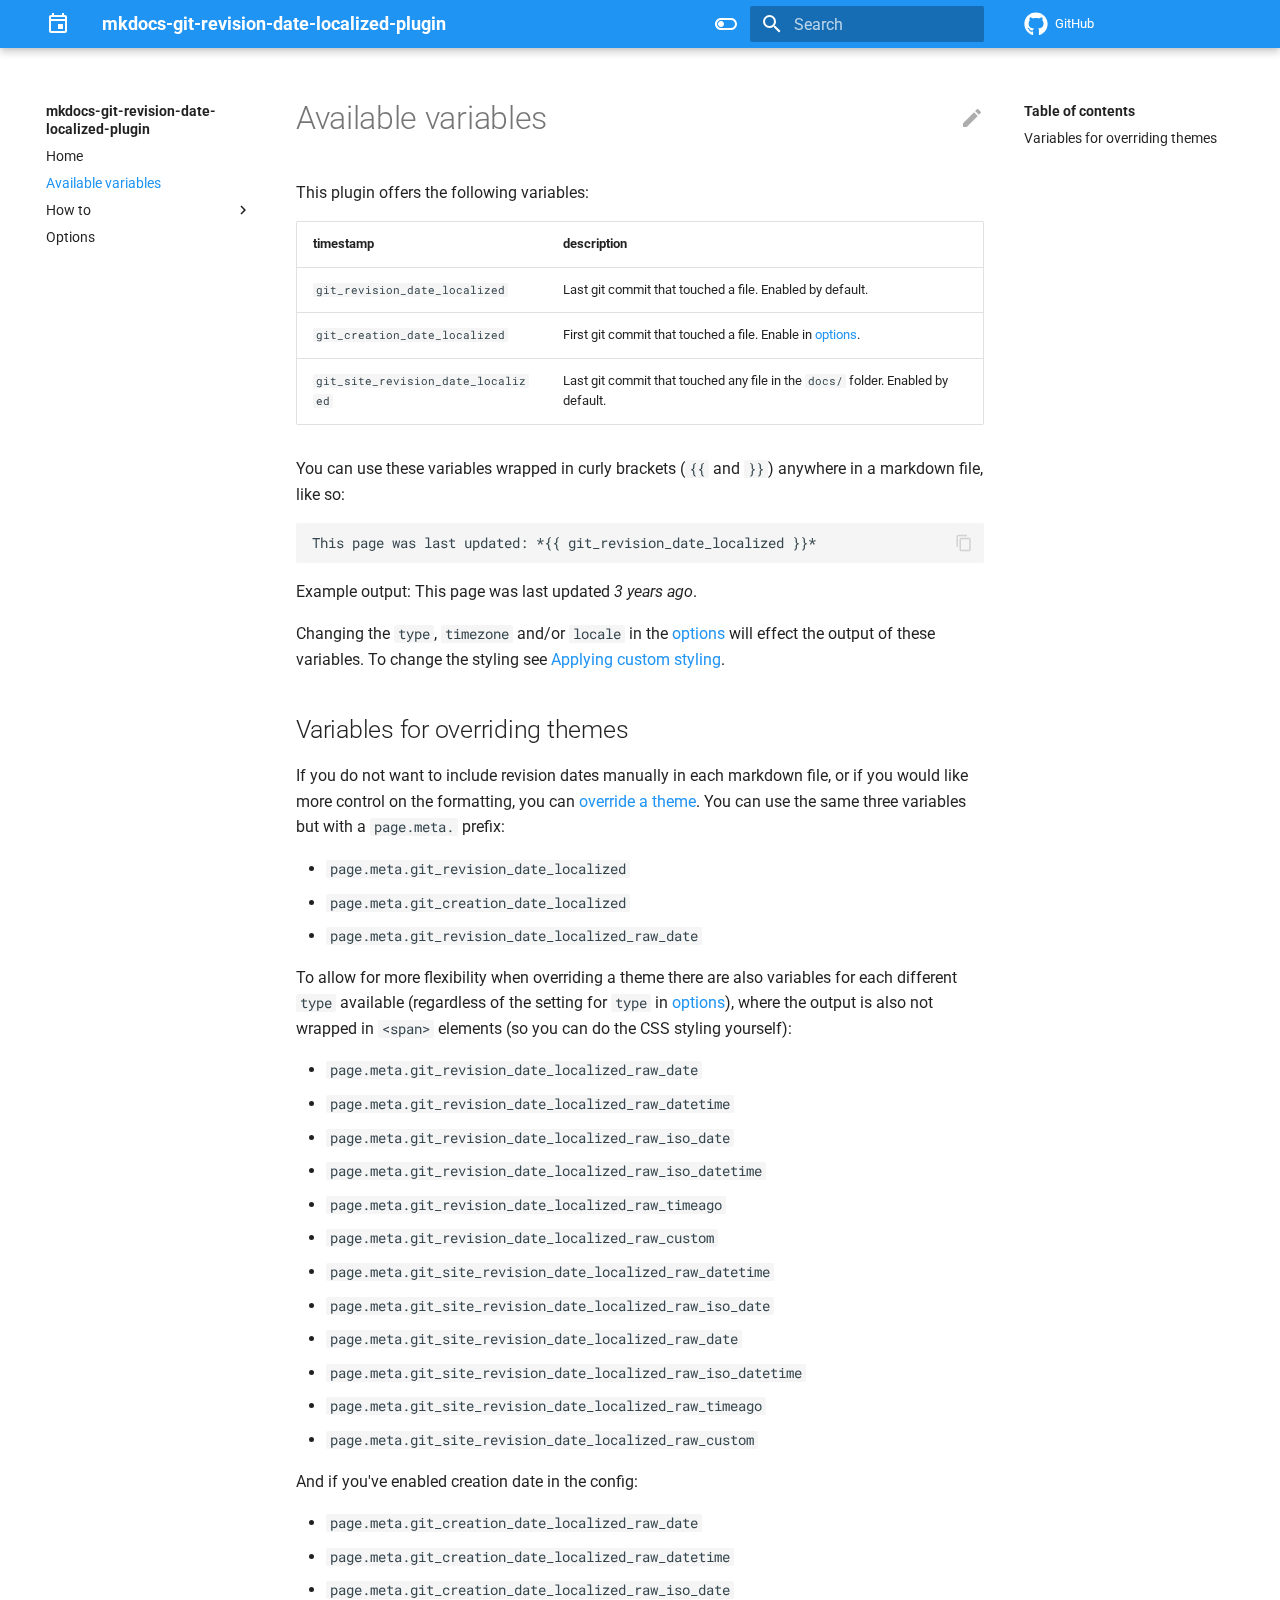
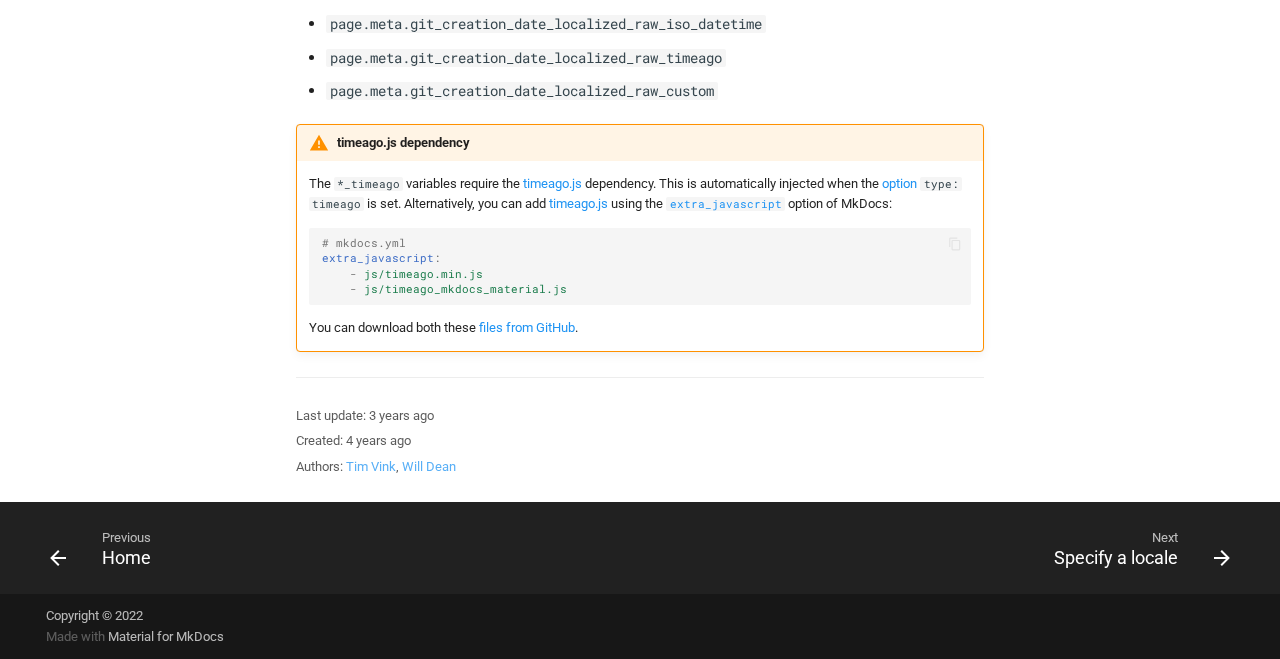
==== commit 9eea2e6b: "Deployed 7ddc74c with MkDocs version: 1.4.1" ====
--- a/available-variables/index.html
+++ b/available-variables/index.html
@@ -11,7 +11,7 @@
       
       
       <link rel="icon" href="../assets/images/favicon.png">
-      <meta name="generator" content="mkdocs-1.3.0, mkdocs-material-8.2.1">
+      <meta name="generator" content="mkdocs-1.4.1, mkdocs-material-8.5.7">
     
     
       
@@ -19,29 +19,33 @@
       
     
     
-      <link rel="stylesheet" href="../assets/stylesheets/main.e8d9bf0c.min.css">
-      
-        
-        <link rel="stylesheet" href="../assets/stylesheets/palette.e6a45f82.min.css">
-        
-      
-    
-    
-    
-      
+      <link rel="stylesheet" href="../assets/stylesheets/main.20d9efc8.min.css">
+      
+        
+        <link rel="stylesheet" href="../assets/stylesheets/palette.cbb835fc.min.css">
+        
+      
+      
+
+    
+    
+    
+      
+        
         
         <link rel="preconnect" href="https://fonts.gstatic.com" crossorigin>
-        <link rel="stylesheet" href="https://fonts.googleapis.com/css?family=Roboto:300,400,400i,700%7CRoboto+Mono&display=fallback">
+        <link rel="stylesheet" href="https://fonts.googleapis.com/css?family=Roboto:300,300i,400,400i,700,700i%7CRoboto+Mono:400,400i,700,700i&display=fallback">
         <style>:root{--md-text-font:"Roboto";--md-code-font:"Roboto Mono"}</style>
       
     
     
       <link rel="stylesheet" href="../css/timeago.css">
     
-    <script>__md_scope=new URL("..",location),__md_get=(e,_=localStorage,t=__md_scope)=>JSON.parse(_.getItem(t.pathname+"."+e)),__md_set=(e,_,t=localStorage,a=__md_scope)=>{try{t.setItem(a.pathname+"."+e,JSON.stringify(_))}catch(e){}}</script>
-    
-      
-
+    <script>__md_scope=new URL("..",location),__md_hash=e=>[...e].reduce((e,_)=>(e<<5)-e+_.charCodeAt(0),0),__md_get=(e,_=localStorage,t=__md_scope)=>JSON.parse(_.getItem(t.pathname+"."+e)),__md_set=(e,_,t=localStorage,a=__md_scope)=>{try{t.setItem(a.pathname+"."+e,JSON.stringify(_))}catch(e){}}</script>
+    
+      
+
+    
     
     
   </head>
@@ -83,11 +87,11 @@
     <a href=".." title="mkdocs-git-revision-date-localized-plugin" class="md-header__button md-logo" aria-label="mkdocs-git-revision-date-localized-plugin" data-md-component="logo">
       
   
-  <svg xmlns="http://www.w3.org/2000/svg" viewBox="0 0 24 24"><path d="M19 4h-1V2h-2v2H8V2H6v2H5a2 2 0 0 0-2 2v14a2 2 0 0 0 2 2h14a2 2 0 0 0 2-2V6a2 2 0 0 0-2-2m0 16H5V10h14v10m0-12H5V6h14v2m-7 5h5v5h-5v-5z"/></svg>
+  <svg xmlns="http://www.w3.org/2000/svg" viewBox="0 0 24 24"><path d="M12 12h5v5h-5v-5m7-9h-1V1h-2v2H8V1H6v2H5c-1.1 0-2 .9-2 2v14c0 1.1.9 2 2 2h14c1.1 0 2-.9 2-2V5c0-1.1-.9-2-2-2m0 2v2H5V5h14M5 19V9h14v10H5Z"/></svg>
 
     </a>
     <label class="md-header__button md-icon" for="__drawer">
-      <svg xmlns="http://www.w3.org/2000/svg" viewBox="0 0 24 24"><path d="M3 6h18v2H3V6m0 5h18v2H3v-2m0 5h18v2H3v-2z"/></svg>
+      <svg xmlns="http://www.w3.org/2000/svg" viewBox="0 0 24 24"><path d="M3 6h18v2H3V6m0 5h18v2H3v-2m0 5h18v2H3v-2Z"/></svg>
     </label>
     <div class="md-header__title" data-md-component="header-title">
       <div class="md-header__ellipsis">
@@ -122,7 +126,7 @@
           <input class="md-option" data-md-color-media="(prefers-color-scheme: dark)" data-md-color-scheme="slate" data-md-color-primary="blue" data-md-color-accent="blue"  aria-label="Switch to light mode"  type="radio" name="__palette" id="__palette_2">
           
             <label class="md-header__button md-icon" title="Switch to light mode" for="__palette_1" hidden>
-              <svg xmlns="http://www.w3.org/2000/svg" viewBox="0 0 24 24"><path d="M17 7H7a5 5 0 0 0-5 5 5 5 0 0 0 5 5h10a5 5 0 0 0 5-5 5 5 0 0 0-5-5m0 8a3 3 0 0 1-3-3 3 3 0 0 1 3-3 3 3 0 0 1 3 3 3 3 0 0 1-3 3z"/></svg>
+              <svg xmlns="http://www.w3.org/2000/svg" viewBox="0 0 24 24"><path d="M17 7H7a5 5 0 0 0-5 5 5 5 0 0 0 5 5h10a5 5 0 0 0 5-5 5 5 0 0 0-5-5m0 8a3 3 0 0 1-3-3 3 3 0 0 1 3-3 3 3 0 0 1 3 3 3 3 0 0 1-3 3Z"/></svg>
             </label>
           
         
@@ -131,7 +135,7 @@
     
     
       <label class="md-header__button md-icon" for="__search">
-        <svg xmlns="http://www.w3.org/2000/svg" viewBox="0 0 24 24"><path d="M9.5 3A6.5 6.5 0 0 1 16 9.5c0 1.61-.59 3.09-1.56 4.23l.27.27h.79l5 5-1.5 1.5-5-5v-.79l-.27-.27A6.516 6.516 0 0 1 9.5 16 6.5 6.5 0 0 1 3 9.5 6.5 6.5 0 0 1 9.5 3m0 2C7 5 5 7 5 9.5S7 14 9.5 14 14 12 14 9.5 12 5 9.5 5z"/></svg>
+        <svg xmlns="http://www.w3.org/2000/svg" viewBox="0 0 24 24"><path d="M9.5 3A6.5 6.5 0 0 1 16 9.5c0 1.61-.59 3.09-1.56 4.23l.27.27h.79l5 5-1.5 1.5-5-5v-.79l-.27-.27A6.516 6.516 0 0 1 9.5 16 6.5 6.5 0 0 1 3 9.5 6.5 6.5 0 0 1 9.5 3m0 2C7 5 5 7 5 9.5S7 14 9.5 14 14 12 14 9.5 12 5 9.5 5Z"/></svg>
       </label>
       <div class="md-search" data-md-component="search" role="dialog">
   <label class="md-search__overlay" for="__search"></label>
@@ -139,13 +143,13 @@
     <form class="md-search__form" name="search">
       <input type="text" class="md-search__input" name="query" aria-label="Search" placeholder="Search" autocapitalize="off" autocorrect="off" autocomplete="off" spellcheck="false" data-md-component="search-query" required>
       <label class="md-search__icon md-icon" for="__search">
-        <svg xmlns="http://www.w3.org/2000/svg" viewBox="0 0 24 24"><path d="M9.5 3A6.5 6.5 0 0 1 16 9.5c0 1.61-.59 3.09-1.56 4.23l.27.27h.79l5 5-1.5 1.5-5-5v-.79l-.27-.27A6.516 6.516 0 0 1 9.5 16 6.5 6.5 0 0 1 3 9.5 6.5 6.5 0 0 1 9.5 3m0 2C7 5 5 7 5 9.5S7 14 9.5 14 14 12 14 9.5 12 5 9.5 5z"/></svg>
-        <svg xmlns="http://www.w3.org/2000/svg" viewBox="0 0 24 24"><path d="M20 11v2H8l5.5 5.5-1.42 1.42L4.16 12l7.92-7.92L13.5 5.5 8 11h12z"/></svg>
+        <svg xmlns="http://www.w3.org/2000/svg" viewBox="0 0 24 24"><path d="M9.5 3A6.5 6.5 0 0 1 16 9.5c0 1.61-.59 3.09-1.56 4.23l.27.27h.79l5 5-1.5 1.5-5-5v-.79l-.27-.27A6.516 6.516 0 0 1 9.5 16 6.5 6.5 0 0 1 3 9.5 6.5 6.5 0 0 1 9.5 3m0 2C7 5 5 7 5 9.5S7 14 9.5 14 14 12 14 9.5 12 5 9.5 5Z"/></svg>
+        <svg xmlns="http://www.w3.org/2000/svg" viewBox="0 0 24 24"><path d="M20 11v2H8l5.5 5.5-1.42 1.42L4.16 12l7.92-7.92L13.5 5.5 8 11h12Z"/></svg>
       </label>
       <nav class="md-search__options" aria-label="Search">
         
-        <button type="reset" class="md-search__icon md-icon" aria-label="Clear" tabindex="-1">
-          <svg xmlns="http://www.w3.org/2000/svg" viewBox="0 0 24 24"><path d="M19 6.41 17.59 5 12 10.59 6.41 5 5 6.41 10.59 12 5 17.59 6.41 19 12 13.41 17.59 19 19 17.59 13.41 12 19 6.41z"/></svg>
+        <button type="reset" class="md-search__icon md-icon" title="Clear" aria-label="Clear" tabindex="-1">
+          <svg xmlns="http://www.w3.org/2000/svg" viewBox="0 0 24 24"><path d="M19 6.41 17.59 5 12 10.59 6.41 5 5 6.41 10.59 12 5 17.59 6.41 19 12 13.41 17.59 19 19 17.59 13.41 12 19 6.41Z"/></svg>
         </button>
       </nav>
       
@@ -168,7 +172,7 @@
         <a href="https://github.com/timvink/mkdocs-git-revision-date-localized-plugin" title="Go to repository" class="md-source" data-md-component="source">
   <div class="md-source__icon md-icon">
     
-    <svg xmlns="http://www.w3.org/2000/svg" viewBox="0 0 496 512"><!--! Font Awesome Free 6.0.0 by @fontawesome - https://fontawesome.com License - https://fontawesome.com/license/free (Icons: CC BY 4.0, Fonts: SIL OFL 1.1, Code: MIT License) Copyright 2022 Fonticons, Inc.--><path d="M165.9 397.4c0 2-2.3 3.6-5.2 3.6-3.3.3-5.6-1.3-5.6-3.6 0-2 2.3-3.6 5.2-3.6 3-.3 5.6 1.3 5.6 3.6zm-31.1-4.5c-.7 2 1.3 4.3 4.3 4.9 2.6 1 5.6 0 6.2-2s-1.3-4.3-4.3-5.2c-2.6-.7-5.5.3-6.2 2.3zm44.2-1.7c-2.9.7-4.9 2.6-4.6 4.9.3 2 2.9 3.3 5.9 2.6 2.9-.7 4.9-2.6 4.6-4.6-.3-1.9-3-3.2-5.9-2.9zM244.8 8C106.1 8 0 113.3 0 252c0 110.9 69.8 205.8 169.5 239.2 12.8 2.3 17.3-5.6 17.3-12.1 0-6.2-.3-40.4-.3-61.4 0 0-70 15-84.7-29.8 0 0-11.4-29.1-27.8-36.6 0 0-22.9-15.7 1.6-15.4 0 0 24.9 2 38.6 25.8 21.9 38.6 58.6 27.5 72.9 20.9 2.3-16 8.8-27.1 16-33.7-55.9-6.2-112.3-14.3-112.3-110.5 0-27.5 7.6-41.3 23.6-58.9-2.6-6.5-11.1-33.3 2.6-67.9 20.9-6.5 69 27 69 27 20-5.6 41.5-8.5 62.8-8.5s42.8 2.9 62.8 8.5c0 0 48.1-33.6 69-27 13.7 34.7 5.2 61.4 2.6 67.9 16 17.7 25.8 31.5 25.8 58.9 0 96.5-58.9 104.2-114.8 110.5 9.2 7.9 17 22.9 17 46.4 0 33.7-.3 75.4-.3 83.6 0 6.5 4.6 14.4 17.3 12.1C428.2 457.8 496 362.9 496 252 496 113.3 383.5 8 244.8 8zM97.2 352.9c-1.3 1-1 3.3.7 5.2 1.6 1.6 3.9 2.3 5.2 1 1.3-1 1-3.3-.7-5.2-1.6-1.6-3.9-2.3-5.2-1zm-10.8-8.1c-.7 1.3.3 2.9 2.3 3.9 1.6 1 3.6.7 4.3-.7.7-1.3-.3-2.9-2.3-3.9-2-.6-3.6-.3-4.3.7zm32.4 35.6c-1.6 1.3-1 4.3 1.3 6.2 2.3 2.3 5.2 2.6 6.5 1 1.3-1.3.7-4.3-1.3-6.2-2.2-2.3-5.2-2.6-6.5-1zm-11.4-14.7c-1.6 1-1.6 3.6 0 5.9 1.6 2.3 4.3 3.3 5.6 2.3 1.6-1.3 1.6-3.9 0-6.2-1.4-2.3-4-3.3-5.6-2z"/></svg>
+    <svg xmlns="http://www.w3.org/2000/svg" viewBox="0 0 496 512"><!--! Font Awesome Free 6.2.0 by @fontawesome - https://fontawesome.com License - https://fontawesome.com/license/free (Icons: CC BY 4.0, Fonts: SIL OFL 1.1, Code: MIT License) Copyright 2022 Fonticons, Inc.--><path d="M165.9 397.4c0 2-2.3 3.6-5.2 3.6-3.3.3-5.6-1.3-5.6-3.6 0-2 2.3-3.6 5.2-3.6 3-.3 5.6 1.3 5.6 3.6zm-31.1-4.5c-.7 2 1.3 4.3 4.3 4.9 2.6 1 5.6 0 6.2-2s-1.3-4.3-4.3-5.2c-2.6-.7-5.5.3-6.2 2.3zm44.2-1.7c-2.9.7-4.9 2.6-4.6 4.9.3 2 2.9 3.3 5.9 2.6 2.9-.7 4.9-2.6 4.6-4.6-.3-1.9-3-3.2-5.9-2.9zM244.8 8C106.1 8 0 113.3 0 252c0 110.9 69.8 205.8 169.5 239.2 12.8 2.3 17.3-5.6 17.3-12.1 0-6.2-.3-40.4-.3-61.4 0 0-70 15-84.7-29.8 0 0-11.4-29.1-27.8-36.6 0 0-22.9-15.7 1.6-15.4 0 0 24.9 2 38.6 25.8 21.9 38.6 58.6 27.5 72.9 20.9 2.3-16 8.8-27.1 16-33.7-55.9-6.2-112.3-14.3-112.3-110.5 0-27.5 7.6-41.3 23.6-58.9-2.6-6.5-11.1-33.3 2.6-67.9 20.9-6.5 69 27 69 27 20-5.6 41.5-8.5 62.8-8.5s42.8 2.9 62.8 8.5c0 0 48.1-33.6 69-27 13.7 34.7 5.2 61.4 2.6 67.9 16 17.7 25.8 31.5 25.8 58.9 0 96.5-58.9 104.2-114.8 110.5 9.2 7.9 17 22.9 17 46.4 0 33.7-.3 75.4-.3 83.6 0 6.5 4.6 14.4 17.3 12.1C428.2 457.8 496 362.9 496 252 496 113.3 383.5 8 244.8 8zM97.2 352.9c-1.3 1-1 3.3.7 5.2 1.6 1.6 3.9 2.3 5.2 1 1.3-1 1-3.3-.7-5.2-1.6-1.6-3.9-2.3-5.2-1zm-10.8-8.1c-.7 1.3.3 2.9 2.3 3.9 1.6 1 3.6.7 4.3-.7.7-1.3-.3-2.9-2.3-3.9-2-.6-3.6-.3-4.3.7zm32.4 35.6c-1.6 1.3-1 4.3 1.3 6.2 2.3 2.3 5.2 2.6 6.5 1 1.3-1.3.7-4.3-1.3-6.2-2.2-2.3-5.2-2.6-6.5-1zm-11.4-14.7c-1.6 1-1.6 3.6 0 5.9 1.6 2.3 4.3 3.3 5.6 2.3 1.6-1.3 1.6-3.9 0-6.2-1.4-2.3-4-3.3-5.6-2z"/></svg>
   </div>
   <div class="md-source__repository">
     GitHub
@@ -203,7 +207,7 @@
     <a href=".." title="mkdocs-git-revision-date-localized-plugin" class="md-nav__button md-logo" aria-label="mkdocs-git-revision-date-localized-plugin" data-md-component="logo">
       
   
-  <svg xmlns="http://www.w3.org/2000/svg" viewBox="0 0 24 24"><path d="M19 4h-1V2h-2v2H8V2H6v2H5a2 2 0 0 0-2 2v14a2 2 0 0 0 2 2h14a2 2 0 0 0 2-2V6a2 2 0 0 0-2-2m0 16H5V10h14v10m0-12H5V6h14v2m-7 5h5v5h-5v-5z"/></svg>
+  <svg xmlns="http://www.w3.org/2000/svg" viewBox="0 0 24 24"><path d="M12 12h5v5h-5v-5m7-9h-1V1h-2v2H8V1H6v2H5c-1.1 0-2 .9-2 2v14c0 1.1.9 2 2 2h14c1.1 0 2-.9 2-2V5c0-1.1-.9-2-2-2m0 2v2H5V5h14M5 19V9h14v10H5Z"/></svg>
 
     </a>
     mkdocs-git-revision-date-localized-plugin
@@ -213,7 +217,7 @@
       <a href="https://github.com/timvink/mkdocs-git-revision-date-localized-plugin" title="Go to repository" class="md-source" data-md-component="source">
   <div class="md-source__icon md-icon">
     
-    <svg xmlns="http://www.w3.org/2000/svg" viewBox="0 0 496 512"><!--! Font Awesome Free 6.0.0 by @fontawesome - https://fontawesome.com License - https://fontawesome.com/license/free (Icons: CC BY 4.0, Fonts: SIL OFL 1.1, Code: MIT License) Copyright 2022 Fonticons, Inc.--><path d="M165.9 397.4c0 2-2.3 3.6-5.2 3.6-3.3.3-5.6-1.3-5.6-3.6 0-2 2.3-3.6 5.2-3.6 3-.3 5.6 1.3 5.6 3.6zm-31.1-4.5c-.7 2 1.3 4.3 4.3 4.9 2.6 1 5.6 0 6.2-2s-1.3-4.3-4.3-5.2c-2.6-.7-5.5.3-6.2 2.3zm44.2-1.7c-2.9.7-4.9 2.6-4.6 4.9.3 2 2.9 3.3 5.9 2.6 2.9-.7 4.9-2.6 4.6-4.6-.3-1.9-3-3.2-5.9-2.9zM244.8 8C106.1 8 0 113.3 0 252c0 110.9 69.8 205.8 169.5 239.2 12.8 2.3 17.3-5.6 17.3-12.1 0-6.2-.3-40.4-.3-61.4 0 0-70 15-84.7-29.8 0 0-11.4-29.1-27.8-36.6 0 0-22.9-15.7 1.6-15.4 0 0 24.9 2 38.6 25.8 21.9 38.6 58.6 27.5 72.9 20.9 2.3-16 8.8-27.1 16-33.7-55.9-6.2-112.3-14.3-112.3-110.5 0-27.5 7.6-41.3 23.6-58.9-2.6-6.5-11.1-33.3 2.6-67.9 20.9-6.5 69 27 69 27 20-5.6 41.5-8.5 62.8-8.5s42.8 2.9 62.8 8.5c0 0 48.1-33.6 69-27 13.7 34.7 5.2 61.4 2.6 67.9 16 17.7 25.8 31.5 25.8 58.9 0 96.5-58.9 104.2-114.8 110.5 9.2 7.9 17 22.9 17 46.4 0 33.7-.3 75.4-.3 83.6 0 6.5 4.6 14.4 17.3 12.1C428.2 457.8 496 362.9 496 252 496 113.3 383.5 8 244.8 8zM97.2 352.9c-1.3 1-1 3.3.7 5.2 1.6 1.6 3.9 2.3 5.2 1 1.3-1 1-3.3-.7-5.2-1.6-1.6-3.9-2.3-5.2-1zm-10.8-8.1c-.7 1.3.3 2.9 2.3 3.9 1.6 1 3.6.7 4.3-.7.7-1.3-.3-2.9-2.3-3.9-2-.6-3.6-.3-4.3.7zm32.4 35.6c-1.6 1.3-1 4.3 1.3 6.2 2.3 2.3 5.2 2.6 6.5 1 1.3-1.3.7-4.3-1.3-6.2-2.2-2.3-5.2-2.6-6.5-1zm-11.4-14.7c-1.6 1-1.6 3.6 0 5.9 1.6 2.3 4.3 3.3 5.6 2.3 1.6-1.3 1.6-3.9 0-6.2-1.4-2.3-4-3.3-5.6-2z"/></svg>
+    <svg xmlns="http://www.w3.org/2000/svg" viewBox="0 0 496 512"><!--! Font Awesome Free 6.2.0 by @fontawesome - https://fontawesome.com License - https://fontawesome.com/license/free (Icons: CC BY 4.0, Fonts: SIL OFL 1.1, Code: MIT License) Copyright 2022 Fonticons, Inc.--><path d="M165.9 397.4c0 2-2.3 3.6-5.2 3.6-3.3.3-5.6-1.3-5.6-3.6 0-2 2.3-3.6 5.2-3.6 3-.3 5.6 1.3 5.6 3.6zm-31.1-4.5c-.7 2 1.3 4.3 4.3 4.9 2.6 1 5.6 0 6.2-2s-1.3-4.3-4.3-5.2c-2.6-.7-5.5.3-6.2 2.3zm44.2-1.7c-2.9.7-4.9 2.6-4.6 4.9.3 2 2.9 3.3 5.9 2.6 2.9-.7 4.9-2.6 4.6-4.6-.3-1.9-3-3.2-5.9-2.9zM244.8 8C106.1 8 0 113.3 0 252c0 110.9 69.8 205.8 169.5 239.2 12.8 2.3 17.3-5.6 17.3-12.1 0-6.2-.3-40.4-.3-61.4 0 0-70 15-84.7-29.8 0 0-11.4-29.1-27.8-36.6 0 0-22.9-15.7 1.6-15.4 0 0 24.9 2 38.6 25.8 21.9 38.6 58.6 27.5 72.9 20.9 2.3-16 8.8-27.1 16-33.7-55.9-6.2-112.3-14.3-112.3-110.5 0-27.5 7.6-41.3 23.6-58.9-2.6-6.5-11.1-33.3 2.6-67.9 20.9-6.5 69 27 69 27 20-5.6 41.5-8.5 62.8-8.5s42.8 2.9 62.8 8.5c0 0 48.1-33.6 69-27 13.7 34.7 5.2 61.4 2.6 67.9 16 17.7 25.8 31.5 25.8 58.9 0 96.5-58.9 104.2-114.8 110.5 9.2 7.9 17 22.9 17 46.4 0 33.7-.3 75.4-.3 83.6 0 6.5 4.6 14.4 17.3 12.1C428.2 457.8 496 362.9 496 252 496 113.3 383.5 8 244.8 8zM97.2 352.9c-1.3 1-1 3.3.7 5.2 1.6 1.6 3.9 2.3 5.2 1 1.3-1 1-3.3-.7-5.2-1.6-1.6-3.9-2.3-5.2-1zm-10.8-8.1c-.7 1.3.3 2.9 2.3 3.9 1.6 1 3.6.7 4.3-.7.7-1.3-.3-2.9-2.3-3.9-2-.6-3.6-.3-4.3.7zm32.4 35.6c-1.6 1.3-1 4.3 1.3 6.2 2.3 2.3 5.2 2.6 6.5 1 1.3-1.3.7-4.3-1.3-6.2-2.2-2.3-5.2-2.6-6.5-1zm-11.4-14.7c-1.6 1-1.6 3.6 0 5.9 1.6 2.3 4.3 3.3 5.6 2.3 1.6-1.3 1.6-3.9 0-6.2-1.4-2.3-4-3.3-5.6-2z"/></svg>
   </div>
   <div class="md-source__repository">
     GitHub
@@ -426,15 +430,17 @@
               </div>
             
           
-          <div class="md-content" data-md-component="content">
-            <article class="md-content__inner md-typeset">
-              
-  
+          
+            <div class="md-content" data-md-component="content">
+              <article class="md-content__inner md-typeset">
                 
-<a href="https://github.com/timvink/mkdocs-git-revision-date-localized-plugin/edit/master/docs/available-variables.md" title="Edit this page" class="md-content__button md-icon">
-  <svg xmlns="http://www.w3.org/2000/svg" viewBox="0 0 24 24"><path d="M20.71 7.04c.39-.39.39-1.04 0-1.41l-2.34-2.34c-.37-.39-1.02-.39-1.41 0l-1.84 1.83 3.75 3.75M3 17.25V21h3.75L17.81 9.93l-3.75-3.75L3 17.25z"/></svg>
-</a>
-
+  
+                  
+
+  <a href="https://github.com/timvink/mkdocs-git-revision-date-localized-plugin/edit/master/docs/available-variables.md" title="Edit this page" class="md-content__button md-icon">
+    
+    <svg xmlns="http://www.w3.org/2000/svg" viewBox="0 0 24 24"><path d="M20.71 7.04c.39-.39.39-1.04 0-1.41l-2.34-2.34c-.37-.39-1.02-.39-1.41 0l-1.84 1.83 3.75 3.75M3 17.25V21h3.75L17.81 9.93l-3.75-3.75L3 17.25Z"/></svg>
+  </a>
 
 
 <h1 id="available-variables">Available variables</h1>
@@ -448,11 +454,11 @@
 </thead>
 <tbody>
 <tr>
-<td align="left"><code>git-revision-date-localized</code></td>
+<td align="left"><code>git_revision_date_localized</code></td>
 <td align="left">Last git commit that touched a file. Enabled by default.</td>
 </tr>
 <tr>
-<td align="left"><code>git-creation-date-localized</code></td>
+<td align="left"><code>git_creation_date_localized</code></td>
 <td align="left">First git commit that touched a file. Enable in <a href="../options/">options</a>.</td>
 </tr>
 <tr>
@@ -465,13 +471,13 @@
 <pre id="__code_42"><span></span><button class="md-clipboard md-icon" title="Copy to clipboard" data-clipboard-target="#__code_42 > code"></button><code>This page was last updated: *&#123;{ git_revision_date_localized }}*
 </code></pre>
 
-<p>Example output: This page was last updated <em><span class="git-revision-date-localized-plugin git-revision-date-localized-plugin-timeago"><span class="timeago" datetime="2022-02-21T10:58:02+01:00" locale="en"></span></span><span class="git-revision-date-localized-plugin git-revision-date-localized-plugin-iso_date">2022-02-21</span></em>.</p>
+<p>Example output: This page was last updated <em><span class="git-revision-date-localized-plugin git-revision-date-localized-plugin-timeago"><span class="timeago" datetime="2022-12-15T20:36:39+01:00" locale="en"></span></span><span class="git-revision-date-localized-plugin git-revision-date-localized-plugin-iso_date">2022-12-15</span></em>.</p>
 <p>Changing the <code>type</code>, <code>timezone</code> and/or <code>locale</code> in the <a href="../options/">options</a> will effect the output of these variables. To change the styling see <a href="../howto/custom-styling/">Applying custom styling</a>.</p>
 <h2 id="variables-for-overriding-themes">Variables for overriding themes</h2>
 <p>If you do not want to include revision dates manually in each markdown file, or if you would like more control on the formatting, you can <a href="../howto/override-a-theme/">override a theme</a>. You can use the same three variables but with a <code>page.meta.</code> prefix:</p>
 <ul>
-<li><code>page.meta.git-revision-date-localized</code></li>
-<li><code>page.meta.git-creation-date-localized</code></li>
+<li><code>page.meta.git_revision_date_localized</code></li>
+<li><code>page.meta.git_creation_date_localized</code></li>
 <li><code>page.meta.git_revision_date_localized_raw_date</code></li>
 </ul>
 <p>To allow for more flexibility when overriding a theme there are also variables for each different <code>type</code> available (regardless of the setting for <code>type</code> in <a href="../options/">options</a>), where the output is also not wrapped in <code>&lt;span&gt;</code> elements (so you can do the CSS styling yourself): </p>
@@ -501,10 +507,10 @@
 <div class="admonition warning">
 <p class="admonition-title">timeago.js dependency</p>
 <p>The <code>*_timeago</code> variables require the <a href="https://timeago.org/">timeago.js</a> dependency. This is automatically injected when the <a href="../options/">option</a> <code>type: timeago</code> is set. Alternatively, you can add <a href="https://timeago.org/">timeago.js</a> using the <a href="https://www.mkdocs.org/user-guide/configuration/#extra_javascript"><code>extra_javascript</code></a> option of MkDocs:</p>
-<div class="highlight"><pre><span></span><code><span class="c1"># mkdocs.yml</span>
-<span class="nt">extra_javascript</span><span class="p">:</span>
-    <span class="p p-Indicator">-</span> <span class="l l-Scalar l-Scalar-Plain">js/timeago.min.js</span>
-    <span class="p p-Indicator">-</span> <span class="l l-Scalar l-Scalar-Plain">js/timeago_mkdocs_material.js</span>
+<div class="highlight"><pre><span></span><code><span class="c1"># mkdocs.yml</span><span class="w"></span>
+<span class="nt">extra_javascript</span><span class="p">:</span><span class="w"></span>
+<span class="w">    </span><span class="p p-Indicator">-</span><span class="w"> </span><span class="l l-Scalar l-Scalar-Plain">js/timeago.min.js</span><span class="w"></span>
+<span class="w">    </span><span class="p p-Indicator">-</span><span class="w"> </span><span class="l l-Scalar l-Scalar-Plain">js/timeago_mkdocs_material.js</span><span class="w"></span>
 </code></pre></div>
 <p>You can download both these <a href="https://github.com/timvink/mkdocs-git-revision-date-localized-plugin/tree/master/mkdocs_git_revision_date_localized_plugin/js">files from GitHub</a>.</p>
 </div>
@@ -514,7 +520,7 @@
   <small>
     
       Last update:
-      <span class="git-revision-date-localized-plugin git-revision-date-localized-plugin-timeago"><span class="timeago" datetime="2022-02-21T10:58:02+01:00" locale="en"></span></span><span class="git-revision-date-localized-plugin git-revision-date-localized-plugin-iso_date">2022-02-21</span>
+      <span class="git-revision-date-localized-plugin git-revision-date-localized-plugin-timeago"><span class="timeago" datetime="2022-12-15T20:36:39+01:00" locale="en"></span></span><span class="git-revision-date-localized-plugin git-revision-date-localized-plugin-iso_date">2022-12-15</span>
       
         <br>
         Created:
@@ -524,30 +530,39 @@
   </small>
 </div>
 
-              
+
+
+
+
+                
 
   
     <div class="md-source-date">
       <small>
-          Authors: <span class='git-page-authors git-authors'><a href='mailto:vinktim@gmail.com'>Tim Vink</a></span>
+          Authors: <span class='git-page-authors git-authors'><a href='mailto:vinktim@gmail.com'>Tim Vink</a>, <a href='mailto:57733339+wd60622@users.noreply.github.com'>Will Dean</a></span>
       </small>
     </div>
   
 
-            </article>
-          </div>
+              </article>
+            </div>
+          
+          
+  <script>var tabs=__md_get("__tabs");if(Array.isArray(tabs))e:for(var set of document.querySelectorAll(".tabbed-set")){var tab,labels=set.querySelector(".tabbed-labels");for(tab of tabs)for(var label of labels.getElementsByTagName("label"))if(label.innerText.trim()===tab){var input=document.getElementById(label.htmlFor);input.checked=!0;continue e}}</script>
+
         </div>
         
       </main>
       
         <footer class="md-footer">
   
-    <nav class="md-footer__inner md-grid" aria-label="Footer">
+    
+    <nav class="md-footer__inner md-grid" aria-label="Footer" >
       
         
         <a href=".." class="md-footer__link md-footer__link--prev" aria-label="Previous: Home" rel="prev">
           <div class="md-footer__button md-icon">
-            <svg xmlns="http://www.w3.org/2000/svg" viewBox="0 0 24 24"><path d="M20 11v2H8l5.5 5.5-1.42 1.42L4.16 12l7.92-7.92L13.5 5.5 8 11h12z"/></svg>
+            <svg xmlns="http://www.w3.org/2000/svg" viewBox="0 0 24 24"><path d="M20 11v2H8l5.5 5.5-1.42 1.42L4.16 12l7.92-7.92L13.5 5.5 8 11h12Z"/></svg>
           </div>
           <div class="md-footer__title">
             <div class="md-ellipsis">
@@ -571,7 +586,7 @@
             </div>
           </div>
           <div class="md-footer__button md-icon">
-            <svg xmlns="http://www.w3.org/2000/svg" viewBox="0 0 24 24"><path d="M4 11v2h12l-5.5 5.5 1.42 1.42L19.84 12l-7.92-7.92L10.5 5.5 16 11H4z"/></svg>
+            <svg xmlns="http://www.w3.org/2000/svg" viewBox="0 0 24 24"><path d="M4 11v2h12l-5.5 5.5 1.42 1.42L19.84 12l-7.92-7.92L10.5 5.5 16 11H4Z"/></svg>
           </div>
         </a>
       
@@ -601,10 +616,11 @@
     <div class="md-dialog" data-md-component="dialog">
       <div class="md-dialog__inner md-typeset"></div>
     </div>
-    <script id="__config" type="application/json">{"base": "..", "features": ["content.tabs.link"], "search": "../assets/javascripts/workers/search.bd0b6b67.min.js", "translations": {"clipboard.copied": "Copied to clipboard", "clipboard.copy": "Copy to clipboard", "search.config.lang": "en", "search.config.pipeline": "trimmer, stopWordFilter", "search.config.separator": "[\\s\\-]+", "search.placeholder": "Search", "search.result.more.one": "1 more on this page", "search.result.more.other": "# more on this page", "search.result.none": "No matching documents", "search.result.one": "1 matching document", "search.result.other": "# matching documents", "search.result.placeholder": "Type to start searching", "search.result.term.missing": "Missing", "select.version.title": "Select version"}}</script>
-    
-    
-      <script src="../assets/javascripts/bundle.8aa65030.min.js"></script>
+    
+    <script id="__config" type="application/json">{"base": "..", "features": ["content.tabs.link"], "search": "../assets/javascripts/workers/search.16e2a7d4.min.js", "translations": {"clipboard.copied": "Copied to clipboard", "clipboard.copy": "Copy to clipboard", "search.config.lang": "en", "search.config.pipeline": "trimmer, stopWordFilter", "search.config.separator": "[\\s\\-]+", "search.placeholder": "Search", "search.result.more.one": "1 more on this page", "search.result.more.other": "# more on this page", "search.result.none": "No matching documents", "search.result.one": "1 matching document", "search.result.other": "# matching documents", "search.result.placeholder": "Type to start searching", "search.result.term.missing": "Missing", "select.version.title": "Select version"}}</script>
+    
+    
+      <script src="../assets/javascripts/bundle.8492ddcf.min.js"></script>
       
         <script src="../js/timeago.min.js"></script>
       
--- a/assets/stylesheets/main.20d9efc8.min.css
+++ b/assets/stylesheets/main.20d9efc8.min.css
@@ -0,0 +1 @@
+@charset "UTF-8";html{-webkit-text-size-adjust:none;-moz-text-size-adjust:none;-ms-text-size-adjust:none;text-size-adjust:none;box-sizing:border-box}*,:after,:before{box-sizing:inherit}@media (prefers-reduced-motion){*,:after,:before{transition:none!important}}body{margin:0}a,button,input,label{-webkit-tap-highlight-color:transparent}a{color:inherit;text-decoration:none}hr{border:0;box-sizing:initial;display:block;height:.05rem;overflow:visible;padding:0}small{font-size:80%}sub,sup{line-height:1em}img{border-style:none}table{border-collapse:initial;border-spacing:0}td,th{font-weight:400;vertical-align:top}button{background:transparent;border:0;font-family:inherit;font-size:inherit;margin:0;padding:0}input{border:0;outline:none}:root,[data-md-color-scheme=default]{--md-default-fg-color:rgba(0,0,0,.87);--md-default-fg-color--light:rgba(0,0,0,.54);--md-default-fg-color--lighter:rgba(0,0,0,.32);--md-default-fg-color--lightest:rgba(0,0,0,.07);--md-default-bg-color:#fff;--md-default-bg-color--light:hsla(0,0%,100%,.7);--md-default-bg-color--lighter:hsla(0,0%,100%,.3);--md-default-bg-color--lightest:hsla(0,0%,100%,.12);--md-primary-fg-color:#4051b5;--md-primary-fg-color--light:#5d6cc0;--md-primary-fg-color--dark:#303fa1;--md-primary-bg-color:#fff;--md-primary-bg-color--light:hsla(0,0%,100%,.7);--md-accent-fg-color:#526cfe;--md-accent-fg-color--transparent:rgba(82,108,254,.1);--md-accent-bg-color:#fff;--md-accent-bg-color--light:hsla(0,0%,100%,.7);--md-code-fg-color:#36464e;--md-code-bg-color:#f5f5f5;--md-code-hl-color:rgba(255,255,0,.5);--md-code-hl-number-color:#d52a2a;--md-code-hl-special-color:#db1457;--md-code-hl-function-color:#a846b9;--md-code-hl-constant-color:#6e59d9;--md-code-hl-keyword-color:#3f6ec6;--md-code-hl-string-color:#1c7d4d;--md-code-hl-name-color:var(--md-code-fg-color);--md-code-hl-operator-color:var(--md-default-fg-color--light);--md-code-hl-punctuation-color:var(--md-default-fg-color--light);--md-code-hl-comment-color:var(--md-default-fg-color--light);--md-code-hl-generic-color:var(--md-default-fg-color--light);--md-code-hl-variable-color:var(--md-default-fg-color--light);--md-typeset-color:var(--md-default-fg-color);--md-typeset-a-color:var(--md-primary-fg-color);--md-typeset-mark-color:rgba(255,255,0,.5);--md-typeset-del-color:rgba(245,80,61,.15);--md-typeset-ins-color:rgba(11,213,112,.15);--md-typeset-kbd-color:#fafafa;--md-typeset-kbd-accent-color:#fff;--md-typeset-kbd-border-color:#b8b8b8;--md-typeset-table-color:rgba(0,0,0,.12);--md-admonition-fg-color:var(--md-default-fg-color);--md-admonition-bg-color:var(--md-default-bg-color);--md-footer-fg-color:#fff;--md-footer-fg-color--light:hsla(0,0%,100%,.7);--md-footer-fg-color--lighter:hsla(0,0%,100%,.3);--md-footer-bg-color:rgba(0,0,0,.87);--md-footer-bg-color--dark:rgba(0,0,0,.32);--md-shadow-z1:0 0.2rem 0.5rem rgba(0,0,0,.05),0 0 0.05rem rgba(0,0,0,.1);--md-shadow-z2:0 0.2rem 0.5rem rgba(0,0,0,.1),0 0 0.05rem rgba(0,0,0,.25);--md-shadow-z3:0 0.2rem 0.5rem rgba(0,0,0,.2),0 0 0.05rem rgba(0,0,0,.35)}.md-icon svg{fill:currentcolor;display:block;height:1.2rem;width:1.2rem}body{-webkit-font-smoothing:antialiased;-moz-osx-font-smoothing:grayscale;--md-text-font-family:var(--md-text-font,_),-apple-system,BlinkMacSystemFont,Helvetica,Arial,sans-serif;--md-code-font-family:var(--md-code-font,_),SFMono-Regular,Consolas,Menlo,monospace}body,input{font-feature-settings:"kern","liga";font-family:var(--md-text-font-family)}body,code,input,kbd,pre{color:var(--md-typeset-color)}code,kbd,pre{font-feature-settings:"kern";font-family:var(--md-code-font-family)}:root{--md-typeset-table-sort-icon:url('data:image/svg+xml;charset=utf-8,<svg xmlns="http://www.w3.org/2000/svg" viewBox="0 0 24 24"><path d="m18 21-4-4h3V7h-3l4-4 4 4h-3v10h3M2 19v-2h10v2M2 13v-2h7v2M2 7V5h4v2H2Z"/></svg>');--md-typeset-table-sort-icon--asc:url('data:image/svg+xml;charset=utf-8,<svg xmlns="http://www.w3.org/2000/svg" viewBox="0 0 24 24"><path d="M19 17h3l-4 4-4-4h3V3h2M2 17h10v2H2M6 5v2H2V5m0 6h7v2H2v-2Z"/></svg>');--md-typeset-table-sort-icon--desc:url('data:image/svg+xml;charset=utf-8,<svg xmlns="http://www.w3.org/2000/svg" viewBox="0 0 24 24"><path d="M19 7h3l-4-4-4 4h3v14h2M2 17h10v2H2M6 5v2H2V5m0 6h7v2H2v-2Z"/></svg>')}.md-typeset{-webkit-print-color-adjust:exact;color-adjust:exact;font-size:.8rem;line-height:1.6}@media print{.md-typeset{font-size:.68rem}}.md-typeset blockquote,.md-typeset dl,.md-typeset figure,.md-typeset ol,.md-typeset pre,.md-typeset ul{margin-bottom:1em;margin-top:1em}.md-typeset h1{color:var(--md-default-fg-color--light);font-size:2em;line-height:1.3;margin:0 0 1.25em}.md-typeset h1,.md-typeset h2{font-weight:300;letter-spacing:-.01em}.md-typeset h2{font-size:1.5625em;line-height:1.4;margin:1.6em 0 .64em}.md-typeset h3{font-size:1.25em;font-weight:400;letter-spacing:-.01em;line-height:1.5;margin:1.6em 0 .8em}.md-typeset h2+h3{margin-top:.8em}.md-typeset h4{font-weight:700;letter-spacing:-.01em;margin:1em 0}.md-typeset h5,.md-typeset h6{color:var(--md-default-fg-color--light);font-size:.8em;font-weight:700;letter-spacing:-.01em;margin:1.25em 0}.md-typeset h5{text-transform:uppercase}.md-typeset hr{border-bottom:.05rem solid var(--md-default-fg-color--lightest);display:flow-root;margin:1.5em 0}.md-typeset a{color:var(--md-typeset-a-color);word-break:break-word}.md-typeset a,.md-typeset a:before{transition:color 125ms}.md-typeset a:focus,.md-typeset a:hover{color:var(--md-accent-fg-color)}.md-typeset a:focus code,.md-typeset a:hover code{background-color:var(--md-accent-fg-color--transparent)}.md-typeset a code{color:currentcolor;transition:background-color 125ms}.md-typeset a.focus-visible{outline-color:var(--md-accent-fg-color);outline-offset:.2rem}.md-typeset code,.md-typeset kbd,.md-typeset pre{color:var(--md-code-fg-color);direction:ltr;font-variant-ligatures:none}@media print{.md-typeset code,.md-typeset kbd,.md-typeset pre{white-space:pre-wrap}}.md-typeset code{background-color:var(--md-code-bg-color);border-radius:.1rem;-webkit-box-decoration-break:clone;box-decoration-break:clone;font-size:.85em;padding:0 .2941176471em;word-break:break-word}.md-typeset code:not(.focus-visible){-webkit-tap-highlight-color:transparent;outline:none}.md-typeset pre{display:flow-root;line-height:1.4;position:relative}.md-typeset pre>code{-webkit-box-decoration-break:slice;box-decoration-break:slice;box-shadow:none;display:block;margin:0;outline-color:var(--md-accent-fg-color);overflow:auto;padding:.7720588235em 1.1764705882em;scrollbar-color:var(--md-default-fg-color--lighter) transparent;scrollbar-width:thin;touch-action:auto;word-break:normal}.md-typeset pre>code:hover{scrollbar-color:var(--md-accent-fg-color) transparent}.md-typeset pre>code::-webkit-scrollbar{height:.2rem;width:.2rem}.md-typeset pre>code::-webkit-scrollbar-thumb{background-color:var(--md-default-fg-color--lighter)}.md-typeset pre>code::-webkit-scrollbar-thumb:hover{background-color:var(--md-accent-fg-color)}.md-typeset kbd{background-color:var(--md-typeset-kbd-color);border-radius:.1rem;box-shadow:0 .1rem 0 .05rem var(--md-typeset-kbd-border-color),0 .1rem 0 var(--md-typeset-kbd-border-color),0 -.1rem .2rem var(--md-typeset-kbd-accent-color) inset;color:var(--md-default-fg-color);display:inline-block;font-size:.75em;padding:0 .6666666667em;vertical-align:text-top;word-break:break-word}.md-typeset mark{background-color:var(--md-typeset-mark-color);-webkit-box-decoration-break:clone;box-decoration-break:clone;color:inherit;word-break:break-word}.md-typeset abbr{border-bottom:.05rem dotted var(--md-default-fg-color--light);cursor:help;text-decoration:none}@media (hover:none){.md-typeset abbr{position:relative}.md-typeset abbr[title]:-webkit-any(:focus,:hover):after{background-color:var(--md-default-fg-color);border-radius:.1rem;box-shadow:var(--md-shadow-z3);color:var(--md-default-bg-color);content:attr(title);display:inline-block;font-size:.7rem;margin-top:2em;max-width:80%;min-width:-webkit-max-content;min-width:max-content;padding:.2rem .3rem;position:absolute;width:auto}.md-typeset abbr[title]:-moz-any(:focus,:hover):after{background-color:var(--md-default-fg-color);border-radius:.1rem;box-shadow:var(--md-shadow-z3);color:var(--md-default-bg-color);content:attr(title);display:inline-block;font-size:.7rem;margin-top:2em;max-width:80%;min-width:-moz-max-content;min-width:max-content;padding:.2rem .3rem;position:absolute;width:auto}[dir=ltr] .md-typeset abbr[title]:-webkit-any(:focus,:hover):after{left:0}[dir=ltr] .md-typeset abbr[title]:-moz-any(:focus,:hover):after{left:0}[dir=ltr] .md-typeset abbr[title]:is(:focus,:hover):after{left:0}[dir=rtl] .md-typeset abbr[title]:-webkit-any(:focus,:hover):after{right:0}[dir=rtl] .md-typeset abbr[title]:-moz-any(:focus,:hover):after{right:0}[dir=rtl] .md-typeset abbr[title]:is(:focus,:hover):after{right:0}.md-typeset abbr[title]:is(:focus,:hover):after{background-color:var(--md-default-fg-color);border-radius:.1rem;box-shadow:var(--md-shadow-z3);color:var(--md-default-bg-color);content:attr(title);display:inline-block;font-size:.7rem;margin-top:2em;max-width:80%;min-width:-webkit-max-content;min-width:-moz-max-content;min-width:max-content;padding:.2rem .3rem;position:absolute;width:auto}}.md-typeset small{opacity:.75}[dir=ltr] .md-typeset sub,[dir=ltr] .md-typeset sup{margin-left:.078125em}[dir=rtl] .md-typeset sub,[dir=rtl] .md-typeset sup{margin-right:.078125em}[dir=ltr] .md-typeset blockquote{padding-left:.6rem}[dir=rtl] .md-typeset blockquote{padding-right:.6rem}[dir=ltr] .md-typeset blockquote{border-left:.2rem solid var(--md-default-fg-color--lighter)}[dir=rtl] .md-typeset blockquote{border-right:.2rem solid var(--md-default-fg-color--lighter)}.md-typeset blockquote{color:var(--md-default-fg-color--light);margin-left:0;margin-right:0}.md-typeset ul{list-style-type:disc}[dir=ltr] .md-typeset ol,[dir=ltr] .md-typeset ul{margin-left:.625em}[dir=rtl] .md-typeset ol,[dir=rtl] .md-typeset ul{margin-right:.625em}.md-typeset ol,.md-typeset ul{padding:0}.md-typeset ol:not([hidden]),.md-typeset ul:not([hidden]){display:flow-root}.md-typeset ol ol,.md-typeset ul ol{list-style-type:lower-alpha}.md-typeset ol ol ol,.md-typeset ul ol ol{list-style-type:lower-roman}[dir=ltr] .md-typeset ol li,[dir=ltr] .md-typeset ul li{margin-left:1.25em}[dir=rtl] .md-typeset ol li,[dir=rtl] .md-typeset ul li{margin-right:1.25em}.md-typeset ol li,.md-typeset ul li{margin-bottom:.5em}.md-typeset ol li blockquote,.md-typeset ol li p,.md-typeset ul li blockquote,.md-typeset ul li p{margin:.5em 0}.md-typeset ol li:last-child,.md-typeset ul li:last-child{margin-bottom:0}.md-typeset ol li :-webkit-any(ul,ol),.md-typeset ul li :-webkit-any(ul,ol){margin-bottom:.5em;margin-top:.5em}.md-typeset ol li :-moz-any(ul,ol),.md-typeset ul li :-moz-any(ul,ol){margin-bottom:.5em;margin-top:.5em}[dir=ltr] .md-typeset ol li :-webkit-any(ul,ol),[dir=ltr] .md-typeset ul li :-webkit-any(ul,ol){margin-left:.625em}[dir=ltr] .md-typeset ol li :-moz-any(ul,ol),[dir=ltr] .md-typeset ul li :-moz-any(ul,ol){margin-left:.625em}[dir=ltr] .md-typeset ol li :is(ul,ol),[dir=ltr] .md-typeset ul li :is(ul,ol){margin-left:.625em}[dir=rtl] .md-typeset ol li :-webkit-any(ul,ol),[dir=rtl] .md-typeset ul li :-webkit-any(ul,ol){margin-right:.625em}[dir=rtl] .md-typeset ol li :-moz-any(ul,ol),[dir=rtl] .md-typeset ul li :-moz-any(ul,ol){margin-right:.625em}[dir=rtl] .md-typeset ol li :is(ul,ol),[dir=rtl] .md-typeset ul li :is(ul,ol){margin-right:.625em}.md-typeset ol li :is(ul,ol),.md-typeset ul li :is(ul,ol){margin-bottom:.5em;margin-top:.5em}[dir=ltr] .md-typeset dd{margin-left:1.875em}[dir=rtl] .md-typeset dd{margin-right:1.875em}.md-typeset dd{margin-bottom:1.5em;margin-top:1em}.md-typeset img,.md-typeset svg,.md-typeset video{height:auto;max-width:100%}.md-typeset img[align=left]{margin:1em 1em 1em 0}.md-typeset img[align=right]{margin:1em 0 1em 1em}.md-typeset img[align]:only-child{margin-top:0}.md-typeset img[src$="#gh-dark-mode-only"],.md-typeset img[src$="#only-dark"]{display:none}.md-typeset figure{display:flow-root;margin:1em auto;max-width:100%;text-align:center;width:-webkit-fit-content;width:-moz-fit-content;width:fit-content}.md-typeset figure img{display:block}.md-typeset figcaption{font-style:italic;margin:1em auto;max-width:24rem}.md-typeset iframe{max-width:100%}.md-typeset table:not([class]){background-color:var(--md-default-bg-color);border:.05rem solid var(--md-typeset-table-color);border-radius:.1rem;display:inline-block;font-size:.64rem;max-width:100%;overflow:auto;touch-action:auto}@media print{.md-typeset table:not([class]){display:table}}.md-typeset table:not([class])+*{margin-top:1.5em}.md-typeset table:not([class]) :-webkit-any(th,td)>:first-child{margin-top:0}.md-typeset table:not([class]) :-moz-any(th,td)>:first-child{margin-top:0}.md-typeset table:not([class]) :is(th,td)>:first-child{margin-top:0}.md-typeset table:not([class]) :-webkit-any(th,td)>:last-child{margin-bottom:0}.md-typeset table:not([class]) :-moz-any(th,td)>:last-child{margin-bottom:0}.md-typeset table:not([class]) :is(th,td)>:last-child{margin-bottom:0}.md-typeset table:not([class]) :-webkit-any(th,td):not([align]){text-align:left}.md-typeset table:not([class]) :-moz-any(th,td):not([align]){text-align:left}.md-typeset table:not([class]) :is(th,td):not([align]){text-align:left}[dir=rtl] .md-typeset table:not([class]) :-webkit-any(th,td):not([align]){text-align:right}[dir=rtl] .md-typeset table:not([class]) :-moz-any(th,td):not([align]){text-align:right}[dir=rtl] .md-typeset table:not([class]) :is(th,td):not([align]){text-align:right}.md-typeset table:not([class]) th{font-weight:700;min-width:5rem;padding:.9375em 1.25em;vertical-align:top}.md-typeset table:not([class]) td{border-top:.05rem solid var(--md-typeset-table-color);padding:.9375em 1.25em;vertical-align:top}.md-typeset table:not([class]) tbody tr{transition:background-color 125ms}.md-typeset table:not([class]) tbody tr:hover{background-color:rgba(0,0,0,.035);box-shadow:0 .05rem 0 var(--md-default-bg-color) inset}.md-typeset table:not([class]) a{word-break:normal}.md-typeset table th[role=columnheader]{cursor:pointer}[dir=ltr] .md-typeset table th[role=columnheader]:after{margin-left:.5em}[dir=rtl] .md-typeset table th[role=columnheader]:after{margin-right:.5em}.md-typeset table th[role=columnheader]:after{content:"";display:inline-block;height:1.2em;-webkit-mask-image:var(--md-typeset-table-sort-icon);mask-image:var(--md-typeset-table-sort-icon);-webkit-mask-repeat:no-repeat;mask-repeat:no-repeat;-webkit-mask-size:contain;mask-size:contain;transition:background-color 125ms;vertical-align:text-bottom;width:1.2em}.md-typeset table th[role=columnheader]:hover:after{background-color:var(--md-default-fg-color--lighter)}.md-typeset table th[role=columnheader][aria-sort=ascending]:after{background-color:var(--md-default-fg-color--light);-webkit-mask-image:var(--md-typeset-table-sort-icon--asc);mask-image:var(--md-typeset-table-sort-icon--asc)}.md-typeset table th[role=columnheader][aria-sort=descending]:after{background-color:var(--md-default-fg-color--light);-webkit-mask-image:var(--md-typeset-table-sort-icon--desc);mask-image:var(--md-typeset-table-sort-icon--desc)}.md-typeset__scrollwrap{margin:1em -.8rem;overflow-x:auto;touch-action:auto}.md-typeset__table{display:inline-block;margin-bottom:.5em;padding:0 .8rem}@media print{.md-typeset__table{display:block}}html .md-typeset__table table{display:table;margin:0;overflow:hidden;width:100%}@media screen and (max-width:44.9375em){.md-content__inner>pre{margin:1em -.8rem}.md-content__inner>pre code{border-radius:0}}.md-banner{background-color:var(--md-footer-bg-color);color:var(--md-footer-fg-color);overflow:auto}@media print{.md-banner{display:none}}.md-banner--warning{background:var(--md-typeset-mark-color);color:var(--md-default-fg-color)}.md-banner__inner{font-size:.7rem;margin:.6rem auto;padding:0 .8rem}[dir=ltr] .md-banner__button{float:right}[dir=rtl] .md-banner__button{float:left}.md-banner__button{color:inherit;cursor:pointer;transition:opacity .25s}.md-banner__button:hover{opacity:.7}html{font-size:125%;height:100%;overflow-x:hidden}@media screen and (min-width:100em){html{font-size:137.5%}}@media screen and (min-width:125em){html{font-size:150%}}body{background-color:var(--md-default-bg-color);display:flex;flex-direction:column;font-size:.5rem;min-height:100%;position:relative;width:100%}@media print{body{display:block}}@media screen and (max-width:59.9375em){body[data-md-scrolllock]{position:fixed}}.md-grid{margin-left:auto;margin-right:auto;max-width:61rem}.md-container{display:flex;flex-direction:column;flex-grow:1}@media print{.md-container{display:block}}.md-main{flex-grow:1}.md-main__inner{display:flex;height:100%;margin-top:1.5rem}.md-ellipsis{overflow:hidden;text-overflow:ellipsis;white-space:nowrap}.md-toggle{display:none}.md-option{height:0;opacity:0;position:absolute;width:0}.md-option:checked+label:not([hidden]){display:block}.md-option.focus-visible+label{outline-color:var(--md-accent-fg-color);outline-style:auto}.md-skip{background-color:var(--md-default-fg-color);border-radius:.1rem;color:var(--md-default-bg-color);font-size:.64rem;margin:.5rem;opacity:0;outline-color:var(--md-accent-fg-color);padding:.3rem .5rem;position:fixed;transform:translateY(.4rem);z-index:-1}.md-skip:focus{opacity:1;transform:translateY(0);transition:transform .25s cubic-bezier(.4,0,.2,1),opacity 175ms 75ms;z-index:10}@page{margin:25mm}:root{--md-clipboard-icon:url('data:image/svg+xml;charset=utf-8,<svg xmlns="http://www.w3.org/2000/svg" viewBox="0 0 24 24"><path d="M19 21H8V7h11m0-2H8a2 2 0 0 0-2 2v14a2 2 0 0 0 2 2h11a2 2 0 0 0 2-2V7a2 2 0 0 0-2-2m-3-4H4a2 2 0 0 0-2 2v14h2V3h12V1Z"/></svg>')}.md-clipboard{border-radius:.1rem;color:var(--md-default-fg-color--lightest);cursor:pointer;height:1.5em;outline-color:var(--md-accent-fg-color);outline-offset:.1rem;position:absolute;right:.5em;top:.5em;transition:color .25s;width:1.5em;z-index:1}@media print{.md-clipboard{display:none}}.md-clipboard:not(.focus-visible){-webkit-tap-highlight-color:transparent;outline:none}:hover>.md-clipboard{color:var(--md-default-fg-color--light)}.md-clipboard:-webkit-any(:focus,:hover){color:var(--md-accent-fg-color)}.md-clipboard:-moz-any(:focus,:hover){color:var(--md-accent-fg-color)}.md-clipboard:is(:focus,:hover){color:var(--md-accent-fg-color)}.md-clipboard:after{background-color:currentcolor;content:"";display:block;height:1.125em;margin:0 auto;-webkit-mask-image:var(--md-clipboard-icon);mask-image:var(--md-clipboard-icon);-webkit-mask-position:center;mask-position:center;-webkit-mask-repeat:no-repeat;mask-repeat:no-repeat;-webkit-mask-size:contain;mask-size:contain;width:1.125em}.md-clipboard--inline{cursor:pointer}.md-clipboard--inline code{transition:color .25s,background-color .25s}.md-clipboard--inline:-webkit-any(:focus,:hover) code{background-color:var(--md-accent-fg-color--transparent);color:var(--md-accent-fg-color)}.md-clipboard--inline:-moz-any(:focus,:hover) code{background-color:var(--md-accent-fg-color--transparent);color:var(--md-accent-fg-color)}.md-clipboard--inline:is(:focus,:hover) code{background-color:var(--md-accent-fg-color--transparent);color:var(--md-accent-fg-color)}@keyframes consent{0%{opacity:0;transform:translateY(100%)}to{opacity:1;transform:translateY(0)}}@keyframes overlay{0%{opacity:0}to{opacity:1}}.md-consent__overlay{animation:overlay .25s both;-webkit-backdrop-filter:blur(.1rem);backdrop-filter:blur(.1rem);background-color:rgba(0,0,0,.54);height:100%;opacity:1;position:fixed;top:0;width:100%;z-index:5}.md-consent__inner{animation:consent .5s cubic-bezier(.1,.7,.1,1) both;background-color:var(--md-default-bg-color);border:0;border-radius:.1rem;bottom:0;box-shadow:0 0 .2rem rgba(0,0,0,.1),0 .2rem .4rem rgba(0,0,0,.2);max-height:100%;overflow:auto;padding:0;position:fixed;width:100%;z-index:5}.md-consent__form{padding:.8rem}.md-consent__settings{display:none;margin:1em 0}input:checked+.md-consent__settings{display:block}.md-consent__controls{margin-bottom:.8rem}.md-typeset .md-consent__controls .md-button{display:inline}@media screen and (max-width:44.9375em){.md-typeset .md-consent__controls .md-button{display:block;margin-top:.4rem;text-align:center;width:100%}}.md-consent label{cursor:pointer}.md-content{flex-grow:1;min-width:0}.md-content__inner{margin:0 .8rem 1.2rem;padding-top:.6rem}@media screen and (min-width:76.25em){[dir=ltr] .md-sidebar--primary:not([hidden])~.md-content>.md-content__inner{margin-left:1.2rem}[dir=ltr] .md-sidebar--secondary:not([hidden])~.md-content>.md-content__inner,[dir=rtl] .md-sidebar--primary:not([hidden])~.md-content>.md-content__inner{margin-right:1.2rem}[dir=rtl] .md-sidebar--secondary:not([hidden])~.md-content>.md-content__inner{margin-left:1.2rem}}.md-content__inner:before{content:"";display:block;height:.4rem}.md-content__inner>:last-child{margin-bottom:0}[dir=ltr] .md-content__button{float:right}[dir=rtl] .md-content__button{float:left}[dir=ltr] .md-content__button{margin-left:.4rem}[dir=rtl] .md-content__button{margin-right:.4rem}.md-content__button{margin:.4rem 0;padding:0}@media print{.md-content__button{display:none}}.md-typeset .md-content__button{color:var(--md-default-fg-color--lighter)}.md-content__button svg{display:inline;vertical-align:top}[dir=rtl] .md-content__button svg{transform:scaleX(-1)}[dir=ltr] .md-dialog{right:.8rem}[dir=rtl] .md-dialog{left:.8rem}.md-dialog{background-color:var(--md-default-fg-color);border-radius:.1rem;bottom:.8rem;box-shadow:var(--md-shadow-z3);min-width:11.1rem;opacity:0;padding:.4rem .6rem;pointer-events:none;position:fixed;transform:translateY(100%);transition:transform 0ms .4s,opacity .4s;z-index:4}@media print{.md-dialog{display:none}}.md-dialog--active{opacity:1;pointer-events:auto;transform:translateY(0);transition:transform .4s cubic-bezier(.075,.85,.175,1),opacity .4s}.md-dialog__inner{color:var(--md-default-bg-color);font-size:.7rem}.md-feedback{margin:2em 0 1em;text-align:center}.md-feedback fieldset{border:none;margin:0;padding:0}.md-feedback__title{font-weight:700;margin:1em auto}.md-feedback__inner{position:relative}.md-feedback__list{align-content:baseline;display:flex;flex-wrap:wrap;justify-content:center;position:relative}.md-feedback__list:hover .md-icon:not(:disabled){color:var(--md-default-fg-color--lighter)}:disabled .md-feedback__list{min-height:1.8rem}.md-feedback__icon{color:var(--md-default-fg-color--light);cursor:pointer;flex-shrink:0;margin:0 .1rem;transition:color 125ms}.md-feedback__icon:not(:disabled).md-icon:hover{color:var(--md-accent-fg-color)}.md-feedback__icon:disabled{color:var(--md-default-fg-color--lightest);pointer-events:none}.md-feedback__note{opacity:0;position:relative;transform:translateY(.4rem);transition:transform .4s cubic-bezier(.1,.7,.1,1),opacity .15s}.md-feedback__note>*{margin:0 auto;max-width:16rem}:disabled .md-feedback__note{opacity:1;transform:translateY(0)}.md-footer{background-color:var(--md-footer-bg-color);color:var(--md-footer-fg-color)}@media print{.md-footer{display:none}}.md-footer__inner{justify-content:space-between;overflow:auto;padding:.2rem}.md-footer__inner:not([hidden]){display:flex}.md-footer__link{display:flex;flex-grow:0.01;outline-color:var(--md-accent-fg-color);overflow:hidden;padding-bottom:.4rem;padding-top:1.4rem;transition:opacity .25s}.md-footer__link:-webkit-any(:focus,:hover){opacity:.7}.md-footer__link:-moz-any(:focus,:hover){opacity:.7}.md-footer__link:is(:focus,:hover){opacity:.7}[dir=rtl] .md-footer__link svg{transform:scaleX(-1)}@media screen and (max-width:44.9375em){.md-footer__link--prev .md-footer__title{display:none}}[dir=ltr] .md-footer__link--next{margin-left:auto}[dir=rtl] .md-footer__link--next{margin-right:auto}.md-footer__link--next{text-align:right}[dir=rtl] .md-footer__link--next{text-align:left}.md-footer__title{flex-grow:1;font-size:.9rem;line-height:2.4rem;max-width:calc(100% - 2.4rem);padding:0 1rem;position:relative;white-space:nowrap}.md-footer__button{margin:.2rem;padding:.4rem}.md-footer__direction{font-size:.64rem;left:0;margin-top:-1rem;opacity:.7;padding:0 1rem;position:absolute;right:0}.md-footer-meta{background-color:var(--md-footer-bg-color--dark)}.md-footer-meta__inner{display:flex;flex-wrap:wrap;justify-content:space-between;padding:.2rem}html .md-footer-meta.md-typeset a{color:var(--md-footer-fg-color--light)}html .md-footer-meta.md-typeset a:-webkit-any(:focus,:hover){color:var(--md-footer-fg-color)}html .md-footer-meta.md-typeset a:-moz-any(:focus,:hover){color:var(--md-footer-fg-color)}html .md-footer-meta.md-typeset a:is(:focus,:hover){color:var(--md-footer-fg-color)}.md-copyright{color:var(--md-footer-fg-color--lighter);font-size:.64rem;margin:auto .6rem;padding:.4rem 0;width:100%}@media screen and (min-width:45em){.md-copyright{width:auto}}.md-copyright__highlight{color:var(--md-footer-fg-color--light)}.md-social{margin:0 .4rem;padding:.2rem 0 .6rem}@media screen and (min-width:45em){.md-social{padding:.6rem 0}}.md-social__link{display:inline-block;height:1.6rem;text-align:center;width:1.6rem}.md-social__link:before{line-height:1.9}.md-social__link svg{fill:currentcolor;max-height:.8rem;vertical-align:-25%}.md-typeset .md-button{border:.1rem solid;border-radius:.1rem;color:var(--md-primary-fg-color);cursor:pointer;display:inline-block;font-weight:700;padding:.625em 2em;transition:color 125ms,background-color 125ms,border-color 125ms}.md-typeset .md-button--primary{background-color:var(--md-primary-fg-color);border-color:var(--md-primary-fg-color);color:var(--md-primary-bg-color)}.md-typeset .md-button:-webkit-any(:focus,:hover){background-color:var(--md-accent-fg-color);border-color:var(--md-accent-fg-color);color:var(--md-accent-bg-color)}.md-typeset .md-button:-moz-any(:focus,:hover){background-color:var(--md-accent-fg-color);border-color:var(--md-accent-fg-color);color:var(--md-accent-bg-color)}.md-typeset .md-button:is(:focus,:hover){background-color:var(--md-accent-fg-color);border-color:var(--md-accent-fg-color);color:var(--md-accent-bg-color)}[dir=ltr] .md-typeset .md-input{border-top-left-radius:.1rem}[dir=ltr] .md-typeset .md-input,[dir=rtl] .md-typeset .md-input{border-top-right-radius:.1rem}[dir=rtl] .md-typeset .md-input{border-top-left-radius:.1rem}.md-typeset .md-input{border-bottom:.1rem solid var(--md-default-fg-color--lighter);box-shadow:var(--md-shadow-z1);font-size:.8rem;height:1.8rem;padding:0 .6rem;transition:border .25s,box-shadow .25s}.md-typeset .md-input:-webkit-any(:focus,:hover){border-bottom-color:var(--md-accent-fg-color);box-shadow:var(--md-shadow-z2)}.md-typeset .md-input:-moz-any(:focus,:hover){border-bottom-color:var(--md-accent-fg-color);box-shadow:var(--md-shadow-z2)}.md-typeset .md-input:is(:focus,:hover){border-bottom-color:var(--md-accent-fg-color);box-shadow:var(--md-shadow-z2)}.md-typeset .md-input--stretch{width:100%}.md-header{background-color:var(--md-primary-fg-color);box-shadow:0 0 .2rem transparent,0 .2rem .4rem transparent;color:var(--md-primary-bg-color);display:block;left:0;position:-webkit-sticky;position:sticky;right:0;top:0;z-index:4}@media print{.md-header{display:none}}.md-header[hidden]{transform:translateY(-100%);transition:transform .25s cubic-bezier(.8,0,.6,1),box-shadow .25s}.md-header--shadow{box-shadow:0 0 .2rem rgba(0,0,0,.1),0 .2rem .4rem rgba(0,0,0,.2);transition:transform .25s cubic-bezier(.1,.7,.1,1),box-shadow .25s}.md-header__inner{align-items:center;display:flex;padding:0 .2rem}.md-header__button{color:currentcolor;cursor:pointer;margin:.2rem;outline-color:var(--md-accent-fg-color);padding:.4rem;position:relative;transition:opacity .25s;vertical-align:middle;z-index:1}.md-header__button:hover{opacity:.7}.md-header__button:not([hidden]){display:inline-block}.md-header__button:not(.focus-visible){-webkit-tap-highlight-color:transparent;outline:none}.md-header__button.md-logo{margin:.2rem;padding:.4rem}@media screen and (max-width:76.1875em){.md-header__button.md-logo{display:none}}.md-header__button.md-logo :-webkit-any(img,svg){fill:currentcolor;display:block;height:1.2rem;width:auto}.md-header__button.md-logo :-moz-any(img,svg){fill:currentcolor;display:block;height:1.2rem;width:auto}.md-header__button.md-logo :is(img,svg){fill:currentcolor;display:block;height:1.2rem;width:auto}@media screen and (min-width:60em){.md-header__button[for=__search]{display:none}}.no-js .md-header__button[for=__search]{display:none}[dir=rtl] .md-header__button[for=__search] svg{transform:scaleX(-1)}@media screen and (min-width:76.25em){.md-header__button[for=__drawer]{display:none}}.md-header__topic{display:flex;max-width:100%;position:absolute;transition:transform .4s cubic-bezier(.1,.7,.1,1),opacity .15s;white-space:nowrap}.md-header__topic+.md-header__topic{opacity:0;pointer-events:none;transform:translateX(1.25rem);transition:transform .4s cubic-bezier(1,.7,.1,.1),opacity .15s;z-index:-1}[dir=rtl] .md-header__topic+.md-header__topic{transform:translateX(-1.25rem)}.md-header__topic:first-child{font-weight:700}[dir=ltr] .md-header__title{margin-right:.4rem}[dir=rtl] .md-header__title{margin-left:.4rem}[dir=ltr] .md-header__title{margin-left:1rem}[dir=rtl] .md-header__title{margin-right:1rem}.md-header__title{flex-grow:1;font-size:.9rem;height:2.4rem;line-height:2.4rem}.md-header__title--active .md-header__topic{opacity:0;pointer-events:none;transform:translateX(-1.25rem);transition:transform .4s cubic-bezier(1,.7,.1,.1),opacity .15s;z-index:-1}[dir=rtl] .md-header__title--active .md-header__topic{transform:translateX(1.25rem)}.md-header__title--active .md-header__topic+.md-header__topic{opacity:1;pointer-events:auto;transform:translateX(0);transition:transform .4s cubic-bezier(.1,.7,.1,1),opacity .15s;z-index:0}.md-header__title>.md-header__ellipsis{height:100%;position:relative;width:100%}.md-header__option{display:flex;flex-shrink:0;max-width:100%;transition:max-width 0ms .25s,opacity .25s .25s;white-space:nowrap}[data-md-toggle=search]:checked~.md-header .md-header__option{max-width:0;opacity:0;transition:max-width 0ms,opacity 0ms}.md-header__source{display:none}@media screen and (min-width:60em){[dir=ltr] .md-header__source{margin-left:1rem}[dir=rtl] .md-header__source{margin-right:1rem}.md-header__source{display:block;max-width:11.7rem;width:11.7rem}}@media screen and (min-width:76.25em){[dir=ltr] .md-header__source{margin-left:1.4rem}[dir=rtl] .md-header__source{margin-right:1.4rem}}:root{--md-nav-icon--prev:url('data:image/svg+xml;charset=utf-8,<svg xmlns="http://www.w3.org/2000/svg" viewBox="0 0 24 24"><path d="M20 11v2H8l5.5 5.5-1.42 1.42L4.16 12l7.92-7.92L13.5 5.5 8 11h12Z"/></svg>');--md-nav-icon--next:url('data:image/svg+xml;charset=utf-8,<svg xmlns="http://www.w3.org/2000/svg" viewBox="0 0 24 24"><path d="M8.59 16.58 13.17 12 8.59 7.41 10 6l6 6-6 6-1.41-1.42Z"/></svg>');--md-toc-icon:url('data:image/svg+xml;charset=utf-8,<svg xmlns="http://www.w3.org/2000/svg" viewBox="0 0 24 24"><path d="M3 9h14V7H3v2m0 4h14v-2H3v2m0 4h14v-2H3v2m16 0h2v-2h-2v2m0-10v2h2V7h-2m0 6h2v-2h-2v2Z"/></svg>')}.md-nav{font-size:.7rem;line-height:1.3}.md-nav__title{display:block;font-weight:700;overflow:hidden;padding:0 .6rem;text-overflow:ellipsis}.md-nav__title .md-nav__button{display:none}.md-nav__title .md-nav__button img{height:100%;width:auto}.md-nav__title .md-nav__button.md-logo :-webkit-any(img,svg){fill:currentcolor;display:block;height:2.4rem;max-width:100%;object-fit:contain;width:auto}.md-nav__title .md-nav__button.md-logo :-moz-any(img,svg){fill:currentcolor;display:block;height:2.4rem;max-width:100%;object-fit:contain;width:auto}.md-nav__title .md-nav__button.md-logo :is(img,svg){fill:currentcolor;display:block;height:2.4rem;max-width:100%;object-fit:contain;width:auto}.md-nav__list{list-style:none;margin:0;padding:0}.md-nav__item{padding:0 .6rem}[dir=ltr] .md-nav__item .md-nav__item{padding-right:0}[dir=rtl] .md-nav__item .md-nav__item{padding-left:0}.md-nav__link{align-items:center;cursor:pointer;display:flex;justify-content:space-between;margin-top:.625em;overflow:hidden;scroll-snap-align:start;text-overflow:ellipsis;transition:color 125ms}.md-nav__link--passed{color:var(--md-default-fg-color--light)}.md-nav__item .md-nav__link--active{color:var(--md-typeset-a-color)}.md-nav__item .md-nav__link--index [href]{width:100%}.md-nav__link:-webkit-any(:focus,:hover){color:var(--md-accent-fg-color)}.md-nav__link:-moz-any(:focus,:hover){color:var(--md-accent-fg-color)}.md-nav__link:is(:focus,:hover){color:var(--md-accent-fg-color)}.md-nav__link.focus-visible{outline-color:var(--md-accent-fg-color);outline-offset:.2rem}.md-nav--primary .md-nav__link[for=__toc]{display:none}.md-nav--primary .md-nav__link[for=__toc] .md-icon:after{background-color:currentcolor;display:block;height:100%;-webkit-mask-image:var(--md-toc-icon);mask-image:var(--md-toc-icon);width:100%}.md-nav--primary .md-nav__link[for=__toc]~.md-nav{display:none}.md-nav__link>*{cursor:pointer;display:flex}.md-nav__icon{flex-shrink:0}.md-nav__source{display:none}@media screen and (max-width:76.1875em){.md-nav--primary,.md-nav--primary .md-nav{background-color:var(--md-default-bg-color);display:flex;flex-direction:column;height:100%;left:0;position:absolute;right:0;top:0;z-index:1}.md-nav--primary :-webkit-any(.md-nav__title,.md-nav__item){font-size:.8rem;line-height:1.5}.md-nav--primary :-moz-any(.md-nav__title,.md-nav__item){font-size:.8rem;line-height:1.5}.md-nav--primary :is(.md-nav__title,.md-nav__item){font-size:.8rem;line-height:1.5}.md-nav--primary .md-nav__title{background-color:var(--md-default-fg-color--lightest);color:var(--md-default-fg-color--light);cursor:pointer;height:5.6rem;line-height:2.4rem;padding:3rem .8rem .2rem;position:relative;white-space:nowrap}[dir=ltr] .md-nav--primary .md-nav__title .md-nav__icon{left:.4rem}[dir=rtl] .md-nav--primary .md-nav__title .md-nav__icon{right:.4rem}.md-nav--primary .md-nav__title .md-nav__icon{display:block;height:1.2rem;margin:.2rem;position:absolute;top:.4rem;width:1.2rem}.md-nav--primary .md-nav__title .md-nav__icon:after{background-color:currentcolor;content:"";display:block;height:100%;-webkit-mask-image:var(--md-nav-icon--prev);mask-image:var(--md-nav-icon--prev);-webkit-mask-position:center;mask-position:center;-webkit-mask-repeat:no-repeat;mask-repeat:no-repeat;-webkit-mask-size:contain;mask-size:contain;width:100%}.md-nav--primary .md-nav__title~.md-nav__list{background-color:var(--md-default-bg-color);box-shadow:0 .05rem 0 var(--md-default-fg-color--lightest) inset;overflow-y:auto;-ms-scroll-snap-type:y mandatory;scroll-snap-type:y mandatory;touch-action:pan-y}.md-nav--primary .md-nav__title~.md-nav__list>:first-child{border-top:0}.md-nav--primary .md-nav__title[for=__drawer]{background-color:var(--md-primary-fg-color);color:var(--md-primary-bg-color);font-weight:700}.md-nav--primary .md-nav__title .md-logo{display:block;left:.2rem;margin:.2rem;padding:.4rem;position:absolute;right:.2rem;top:.2rem}.md-nav--primary .md-nav__list{flex:1}.md-nav--primary .md-nav__item{border-top:.05rem solid var(--md-default-fg-color--lightest);padding:0}.md-nav--primary .md-nav__item--active>.md-nav__link{color:var(--md-typeset-a-color)}.md-nav--primary .md-nav__item--active>.md-nav__link:-webkit-any(:focus,:hover){color:var(--md-accent-fg-color)}.md-nav--primary .md-nav__item--active>.md-nav__link:-moz-any(:focus,:hover){color:var(--md-accent-fg-color)}.md-nav--primary .md-nav__item--active>.md-nav__link:is(:focus,:hover){color:var(--md-accent-fg-color)}.md-nav--primary .md-nav__link{margin-top:0;padding:.6rem .8rem}[dir=ltr] .md-nav--primary .md-nav__link .md-nav__icon{margin-right:-.2rem}[dir=rtl] .md-nav--primary .md-nav__link .md-nav__icon{margin-left:-.2rem}.md-nav--primary .md-nav__link .md-nav__icon{font-size:1.2rem;height:1.2rem;width:1.2rem}.md-nav--primary .md-nav__link .md-nav__icon:after{background-color:currentcolor;content:"";display:block;height:100%;-webkit-mask-image:var(--md-nav-icon--next);mask-image:var(--md-nav-icon--next);-webkit-mask-position:center;mask-position:center;-webkit-mask-repeat:no-repeat;mask-repeat:no-repeat;-webkit-mask-size:contain;mask-size:contain;width:100%}[dir=rtl] .md-nav--primary .md-nav__icon:after{transform:scale(-1)}.md-nav--primary .md-nav--secondary .md-nav{background-color:initial;position:static}[dir=ltr] .md-nav--primary .md-nav--secondary .md-nav .md-nav__link{padding-left:1.4rem}[dir=rtl] .md-nav--primary .md-nav--secondary .md-nav .md-nav__link{padding-right:1.4rem}[dir=ltr] .md-nav--primary .md-nav--secondary .md-nav .md-nav .md-nav__link{padding-left:2rem}[dir=rtl] .md-nav--primary .md-nav--secondary .md-nav .md-nav .md-nav__link{padding-right:2rem}[dir=ltr] .md-nav--primary .md-nav--secondary .md-nav .md-nav .md-nav .md-nav__link{padding-left:2.6rem}[dir=rtl] .md-nav--primary .md-nav--secondary .md-nav .md-nav .md-nav .md-nav__link{padding-right:2.6rem}[dir=ltr] .md-nav--primary .md-nav--secondary .md-nav .md-nav .md-nav .md-nav .md-nav__link{padding-left:3.2rem}[dir=rtl] .md-nav--primary .md-nav--secondary .md-nav .md-nav .md-nav .md-nav .md-nav__link{padding-right:3.2rem}.md-nav--secondary{background-color:initial}.md-nav__toggle~.md-nav{display:flex;opacity:0;transform:translateX(100%);transition:transform .25s cubic-bezier(.8,0,.6,1),opacity 125ms 50ms}[dir=rtl] .md-nav__toggle~.md-nav{transform:translateX(-100%)}.md-nav__toggle:checked~.md-nav{opacity:1;transform:translateX(0);transition:transform .25s cubic-bezier(.4,0,.2,1),opacity 125ms 125ms}.md-nav__toggle:checked~.md-nav>.md-nav__list{-webkit-backface-visibility:hidden;backface-visibility:hidden}}@media screen and (max-width:59.9375em){.md-nav--primary .md-nav__link[for=__toc]{display:flex}.md-nav--primary .md-nav__link[for=__toc] .md-icon:after{content:""}.md-nav--primary .md-nav__link[for=__toc]+.md-nav__link{display:none}.md-nav--primary .md-nav__link[for=__toc]~.md-nav{display:flex}.md-nav__source{background-color:var(--md-primary-fg-color--dark);color:var(--md-primary-bg-color);display:block;padding:0 .2rem}}@media screen and (min-width:60em) and (max-width:76.1875em){.md-nav--integrated .md-nav__link[for=__toc]{display:flex}.md-nav--integrated .md-nav__link[for=__toc] .md-icon:after{content:""}.md-nav--integrated .md-nav__link[for=__toc]+.md-nav__link{display:none}.md-nav--integrated .md-nav__link[for=__toc]~.md-nav{display:flex}}@media screen and (min-width:60em){.md-nav--secondary .md-nav__title{background:var(--md-default-bg-color);box-shadow:0 0 .4rem .4rem var(--md-default-bg-color);position:-webkit-sticky;position:sticky;top:0;z-index:1}.md-nav--secondary .md-nav__title[for=__toc]{scroll-snap-align:start}.md-nav--secondary .md-nav__title .md-nav__icon{display:none}}@media screen and (min-width:76.25em){.md-nav{transition:max-height .25s cubic-bezier(.86,0,.07,1)}.md-nav--primary .md-nav__title{background:var(--md-default-bg-color);box-shadow:0 0 .4rem .4rem var(--md-default-bg-color);position:-webkit-sticky;position:sticky;top:0;z-index:1}.md-nav--primary .md-nav__title[for=__drawer]{scroll-snap-align:start}.md-nav--primary .md-nav__title .md-nav__icon,.md-nav__toggle~.md-nav{display:none}.md-nav__toggle:-webkit-any(:checked,:indeterminate)~.md-nav{display:block}.md-nav__toggle:-moz-any(:checked,:indeterminate)~.md-nav{display:block}.md-nav__toggle:is(:checked,:indeterminate)~.md-nav{display:block}.md-nav__item--nested>.md-nav>.md-nav__title{display:none}.md-nav__item--section{display:block;margin:1.25em 0}.md-nav__item--section:last-child{margin-bottom:0}.md-nav__item--section>.md-nav__link{font-weight:700;pointer-events:none}.md-nav__item--section>.md-nav__link--index [href]{pointer-events:auto}.md-nav__item--section>.md-nav__link .md-nav__icon{display:none}.md-nav__item--section>.md-nav{display:block}.md-nav__item--section>.md-nav>.md-nav__list>.md-nav__item{padding:0}.md-nav__icon{border-radius:100%;height:.9rem;transition:background-color .25s,transform .25s;width:.9rem}[dir=rtl] .md-nav__icon{transform:rotate(180deg)}.md-nav__icon:hover{background-color:var(--md-accent-fg-color--transparent)}.md-nav__icon:after{background-color:currentcolor;content:"";display:inline-block;height:100%;-webkit-mask-image:var(--md-nav-icon--next);mask-image:var(--md-nav-icon--next);-webkit-mask-position:center;mask-position:center;-webkit-mask-repeat:no-repeat;mask-repeat:no-repeat;-webkit-mask-size:contain;mask-size:contain;vertical-align:-.1rem;width:100%}.md-nav__item--nested .md-nav__toggle:checked~.md-nav__link .md-nav__icon,.md-nav__item--nested .md-nav__toggle:indeterminate~.md-nav__link .md-nav__icon{transform:rotate(90deg)}.md-nav--lifted>.md-nav__list>.md-nav__item,.md-nav--lifted>.md-nav__list>.md-nav__item--nested,.md-nav--lifted>.md-nav__title{display:none}.md-nav--lifted>.md-nav__list>.md-nav__item--active{display:block;padding:0}.md-nav--lifted>.md-nav__list>.md-nav__item--active>.md-nav__link{background:var(--md-default-bg-color);box-shadow:0 0 .4rem .4rem var(--md-default-bg-color);font-weight:700;margin-top:0;padding:0 .6rem;position:-webkit-sticky;position:sticky;top:0;z-index:1}.md-nav--lifted>.md-nav__list>.md-nav__item--active>.md-nav__link:not(.md-nav__link--index){pointer-events:none}.md-nav--lifted>.md-nav__list>.md-nav__item--active>.md-nav__link .md-nav__icon{display:none}.md-nav--lifted .md-nav[data-md-level="1"]{display:block}[dir=ltr] .md-nav--lifted .md-nav[data-md-level="1"]>.md-nav__list>.md-nav__item{padding-right:.6rem}[dir=rtl] .md-nav--lifted .md-nav[data-md-level="1"]>.md-nav__list>.md-nav__item{padding-left:.6rem}.md-nav--integrated>.md-nav__list>.md-nav__item--active:not(.md-nav__item--nested){padding:0 .6rem}.md-nav--integrated>.md-nav__list>.md-nav__item--active:not(.md-nav__item--nested)>.md-nav__link{padding:0}[dir=ltr] .md-nav--integrated>.md-nav__list>.md-nav__item--active .md-nav--secondary{border-left:.05rem solid var(--md-primary-fg-color)}[dir=rtl] .md-nav--integrated>.md-nav__list>.md-nav__item--active .md-nav--secondary{border-right:.05rem solid var(--md-primary-fg-color)}.md-nav--integrated>.md-nav__list>.md-nav__item--active .md-nav--secondary{display:block;margin-bottom:1.25em}.md-nav--integrated>.md-nav__list>.md-nav__item--active .md-nav--secondary>.md-nav__title{display:none}}:root{--md-search-result-icon:url('data:image/svg+xml;charset=utf-8,<svg xmlns="http://www.w3.org/2000/svg" viewBox="0 0 24 24"><path d="M14 2H6a2 2 0 0 0-2 2v16a2 2 0 0 0 2 2h7c-.41-.25-.8-.56-1.14-.9-.33-.33-.61-.7-.86-1.1H6V4h7v5h5v1.18c.71.16 1.39.43 2 .82V8l-6-6m6.31 16.9c1.33-2.11.69-4.9-1.4-6.22-2.11-1.33-4.91-.68-6.22 1.4-1.34 2.11-.69 4.89 1.4 6.22 1.46.93 3.32.93 4.79.02L22 23.39 23.39 22l-3.08-3.1m-3.81.1a2.5 2.5 0 0 1-2.5-2.5 2.5 2.5 0 0 1 2.5-2.5 2.5 2.5 0 0 1 2.5 2.5 2.5 2.5 0 0 1-2.5 2.5Z"/></svg>')}.md-search{position:relative}@media screen and (min-width:60em){.md-search{padding:.2rem 0}}.no-js .md-search{display:none}.md-search__overlay{opacity:0;z-index:1}@media screen and (max-width:59.9375em){[dir=ltr] .md-search__overlay{left:-2.2rem}[dir=rtl] .md-search__overlay{right:-2.2rem}.md-search__overlay{background-color:var(--md-default-bg-color);border-radius:1rem;height:2rem;overflow:hidden;pointer-events:none;position:absolute;top:-1rem;transform-origin:center;transition:transform .3s .1s,opacity .2s .2s;width:2rem}[data-md-toggle=search]:checked~.md-header .md-search__overlay{opacity:1;transition:transform .4s,opacity .1s}}@media screen and (min-width:60em){[dir=ltr] .md-search__overlay{left:0}[dir=rtl] .md-search__overlay{right:0}.md-search__overlay{background-color:rgba(0,0,0,.54);cursor:pointer;height:0;position:fixed;top:0;transition:width 0ms .25s,height 0ms .25s,opacity .25s;width:0}[data-md-toggle=search]:checked~.md-header .md-search__overlay{height:200vh;opacity:1;transition:width 0ms,height 0ms,opacity .25s;width:100%}}@media screen and (max-width:29.9375em){[data-md-toggle=search]:checked~.md-header .md-search__overlay{transform:scale(45)}}@media screen and (min-width:30em) and (max-width:44.9375em){[data-md-toggle=search]:checked~.md-header .md-search__overlay{transform:scale(60)}}@media screen and (min-width:45em) and (max-width:59.9375em){[data-md-toggle=search]:checked~.md-header .md-search__overlay{transform:scale(75)}}.md-search__inner{-webkit-backface-visibility:hidden;backface-visibility:hidden}@media screen and (max-width:59.9375em){[dir=ltr] .md-search__inner{left:0}[dir=rtl] .md-search__inner{right:0}.md-search__inner{height:0;opacity:0;overflow:hidden;position:fixed;top:0;transform:translateX(5%);transition:width 0ms .3s,height 0ms .3s,transform .15s cubic-bezier(.4,0,.2,1) .15s,opacity .15s .15s;width:0;z-index:2}[dir=rtl] .md-search__inner{transform:translateX(-5%)}[data-md-toggle=search]:checked~.md-header .md-search__inner{height:100%;opacity:1;transform:translateX(0);transition:width 0ms 0ms,height 0ms 0ms,transform .15s cubic-bezier(.1,.7,.1,1) .15s,opacity .15s .15s;width:100%}}@media screen and (min-width:60em){[dir=ltr] .md-search__inner{float:right}[dir=rtl] .md-search__inner{float:left}.md-search__inner{padding:.1rem 0;position:relative;transition:width .25s cubic-bezier(.1,.7,.1,1);width:11.7rem}}@media screen and (min-width:60em) and (max-width:76.1875em){[data-md-toggle=search]:checked~.md-header .md-search__inner{width:23.4rem}}@media screen and (min-width:76.25em){[data-md-toggle=search]:checked~.md-header .md-search__inner{width:34.4rem}}.md-search__form{background-color:var(--md-default-bg-color);box-shadow:0 0 .6rem transparent;height:2.4rem;position:relative;transition:color .25s,background-color .25s;z-index:2}@media screen and (min-width:60em){.md-search__form{background-color:rgba(0,0,0,.26);border-radius:.1rem;height:1.8rem}.md-search__form:hover{background-color:hsla(0,0%,100%,.12)}}[data-md-toggle=search]:checked~.md-header .md-search__form{background-color:var(--md-default-bg-color);border-radius:.1rem .1rem 0 0;box-shadow:0 0 .6rem rgba(0,0,0,.07);color:var(--md-default-fg-color)}[dir=ltr] .md-search__input{padding-left:3.6rem;padding-right:2.2rem}[dir=rtl] .md-search__input{padding-left:2.2rem;padding-right:3.6rem}.md-search__input{background:transparent;font-size:.9rem;height:100%;position:relative;text-overflow:ellipsis;width:100%;z-index:2}.md-search__input::-ms-input-placeholder{-ms-transition:color .25s;transition:color .25s}.md-search__input::placeholder{transition:color .25s}.md-search__input::-ms-input-placeholder{color:var(--md-default-fg-color--light)}.md-search__input::placeholder,.md-search__input~.md-search__icon{color:var(--md-default-fg-color--light)}.md-search__input::-ms-clear{display:none}@media screen and (max-width:59.9375em){.md-search__input{font-size:.9rem;height:2.4rem;width:100%}}@media screen and (min-width:60em){[dir=ltr] .md-search__input{padding-left:2.2rem}[dir=rtl] .md-search__input{padding-right:2.2rem}.md-search__input{color:inherit;font-size:.8rem}.md-search__input::-ms-input-placeholder{color:var(--md-primary-bg-color--light)}.md-search__input::placeholder{color:var(--md-primary-bg-color--light)}.md-search__input+.md-search__icon{color:var(--md-primary-bg-color)}[data-md-toggle=search]:checked~.md-header .md-search__input{text-overflow:clip}[data-md-toggle=search]:checked~.md-header .md-search__input::-ms-input-placeholder{color:var(--md-default-fg-color--light)}[data-md-toggle=search]:checked~.md-header .md-search__input+.md-search__icon,[data-md-toggle=search]:checked~.md-header .md-search__input::placeholder{color:var(--md-default-fg-color--light)}}.md-search__icon{cursor:pointer;display:inline-block;height:1.2rem;transition:color .25s,opacity .25s;width:1.2rem}.md-search__icon:hover{opacity:.7}[dir=ltr] .md-search__icon[for=__search]{left:.5rem}[dir=rtl] .md-search__icon[for=__search]{right:.5rem}.md-search__icon[for=__search]{position:absolute;top:.3rem;z-index:2}[dir=rtl] .md-search__icon[for=__search] svg{transform:scaleX(-1)}@media screen and (max-width:59.9375em){[dir=ltr] .md-search__icon[for=__search]{left:.8rem}[dir=rtl] .md-search__icon[for=__search]{right:.8rem}.md-search__icon[for=__search]{top:.6rem}.md-search__icon[for=__search] svg:first-child{display:none}}@media screen and (min-width:60em){.md-search__icon[for=__search]{pointer-events:none}.md-search__icon[for=__search] svg:last-child{display:none}}[dir=ltr] .md-search__options{right:.5rem}[dir=rtl] .md-search__options{left:.5rem}.md-search__options{pointer-events:none;position:absolute;top:.3rem;z-index:2}@media screen and (max-width:59.9375em){[dir=ltr] .md-search__options{right:.8rem}[dir=rtl] .md-search__options{left:.8rem}.md-search__options{top:.6rem}}[dir=ltr] .md-search__options>*{margin-left:.2rem}[dir=rtl] .md-search__options>*{margin-right:.2rem}.md-search__options>*{color:var(--md-default-fg-color--light);opacity:0;transform:scale(.75);transition:transform .15s cubic-bezier(.1,.7,.1,1),opacity .15s}.md-search__options>:not(.focus-visible){-webkit-tap-highlight-color:transparent;outline:none}[data-md-toggle=search]:checked~.md-header .md-search__input:valid~.md-search__options>*{opacity:1;pointer-events:auto;transform:scale(1)}[data-md-toggle=search]:checked~.md-header .md-search__input:valid~.md-search__options>:hover{opacity:.7}[dir=ltr] .md-search__suggest{padding-left:3.6rem;padding-right:2.2rem}[dir=rtl] .md-search__suggest{padding-left:2.2rem;padding-right:3.6rem}.md-search__suggest{align-items:center;color:var(--md-default-fg-color--lighter);display:flex;font-size:.9rem;height:100%;opacity:0;position:absolute;top:0;transition:opacity 50ms;white-space:nowrap;width:100%}@media screen and (min-width:60em){[dir=ltr] .md-search__suggest{padding-left:2.2rem}[dir=rtl] .md-search__suggest{padding-right:2.2rem}.md-search__suggest{font-size:.8rem}}[data-md-toggle=search]:checked~.md-header .md-search__suggest{opacity:1;transition:opacity .3s .1s}[dir=ltr] .md-search__output{border-bottom-left-radius:.1rem}[dir=ltr] .md-search__output,[dir=rtl] .md-search__output{border-bottom-right-radius:.1rem}[dir=rtl] .md-search__output{border-bottom-left-radius:.1rem}.md-search__output{overflow:hidden;position:absolute;width:100%;z-index:1}@media screen and (max-width:59.9375em){.md-search__output{bottom:0;top:2.4rem}}@media screen and (min-width:60em){.md-search__output{opacity:0;top:1.9rem;transition:opacity .4s}[data-md-toggle=search]:checked~.md-header .md-search__output{box-shadow:var(--md-shadow-z3);opacity:1}}.md-search__scrollwrap{-webkit-backface-visibility:hidden;backface-visibility:hidden;background-color:var(--md-default-bg-color);height:100%;overflow-y:auto;touch-action:pan-y}@media (-webkit-max-device-pixel-ratio:1),(max-resolution:1dppx){.md-search__scrollwrap{transform:translateZ(0)}}@media screen and (min-width:60em) and (max-width:76.1875em){.md-search__scrollwrap{width:23.4rem}}@media screen and (min-width:76.25em){.md-search__scrollwrap{width:34.4rem}}@media screen and (min-width:60em){.md-search__scrollwrap{max-height:0;scrollbar-color:var(--md-default-fg-color--lighter) transparent;scrollbar-width:thin}[data-md-toggle=search]:checked~.md-header .md-search__scrollwrap{max-height:75vh}.md-search__scrollwrap:hover{scrollbar-color:var(--md-accent-fg-color) transparent}.md-search__scrollwrap::-webkit-scrollbar{height:.2rem;width:.2rem}.md-search__scrollwrap::-webkit-scrollbar-thumb{background-color:var(--md-default-fg-color--lighter)}.md-search__scrollwrap::-webkit-scrollbar-thumb:hover{background-color:var(--md-accent-fg-color)}}.md-search-result{color:var(--md-default-fg-color);word-break:break-word}.md-search-result__meta{background-color:var(--md-default-fg-color--lightest);color:var(--md-default-fg-color--light);font-size:.64rem;line-height:1.8rem;padding:0 .8rem;scroll-snap-align:start}@media screen and (min-width:60em){[dir=ltr] .md-search-result__meta{padding-left:2.2rem}[dir=rtl] .md-search-result__meta{padding-right:2.2rem}}.md-search-result__list{list-style:none;margin:0;padding:0;-webkit-user-select:none;-moz-user-select:none;-ms-user-select:none;user-select:none}.md-search-result__item{box-shadow:0 -.05rem var(--md-default-fg-color--lightest)}.md-search-result__item:first-child{box-shadow:none}.md-search-result__link{display:block;outline:none;scroll-snap-align:start;transition:background-color .25s}.md-search-result__link:-webkit-any(:focus,:hover){background-color:var(--md-accent-fg-color--transparent)}.md-search-result__link:-moz-any(:focus,:hover){background-color:var(--md-accent-fg-color--transparent)}.md-search-result__link:is(:focus,:hover){background-color:var(--md-accent-fg-color--transparent)}.md-search-result__link:last-child p:last-child{margin-bottom:.6rem}.md-search-result__more summary{color:var(--md-typeset-a-color);cursor:pointer;display:block;font-size:.64rem;outline:none;padding:.75em .8rem;scroll-snap-align:start;transition:color .25s,background-color .25s}@media screen and (min-width:60em){[dir=ltr] .md-search-result__more summary{padding-left:2.2rem}[dir=rtl] .md-search-result__more summary{padding-right:2.2rem}}.md-search-result__more summary:-webkit-any(:focus,:hover){background-color:var(--md-accent-fg-color--transparent);color:var(--md-accent-fg-color)}.md-search-result__more summary:-moz-any(:focus,:hover){background-color:var(--md-accent-fg-color--transparent);color:var(--md-accent-fg-color)}.md-search-result__more summary:is(:focus,:hover){background-color:var(--md-accent-fg-color--transparent);color:var(--md-accent-fg-color)}.md-search-result__more summary::marker{display:none}.md-search-result__more summary::-webkit-details-marker{display:none}.md-search-result__more summary~*>*{opacity:.65}.md-search-result__article{overflow:hidden;padding:0 .8rem;position:relative}@media screen and (min-width:60em){[dir=ltr] .md-search-result__article{padding-left:2.2rem}[dir=rtl] .md-search-result__article{padding-right:2.2rem}}.md-search-result__article--document .md-search-result__title{font-size:.8rem;font-weight:400;line-height:1.4;margin:.55rem 0}[dir=ltr] .md-search-result__icon{left:0}[dir=rtl] .md-search-result__icon{right:0}.md-search-result__icon{color:var(--md-default-fg-color--light);height:1.2rem;margin:.5rem;position:absolute;width:1.2rem}@media screen and (max-width:59.9375em){.md-search-result__icon{display:none}}.md-search-result__icon:after{background-color:currentcolor;content:"";display:inline-block;height:100%;-webkit-mask-image:var(--md-search-result-icon);mask-image:var(--md-search-result-icon);-webkit-mask-position:center;mask-position:center;-webkit-mask-repeat:no-repeat;mask-repeat:no-repeat;-webkit-mask-size:contain;mask-size:contain;width:100%}[dir=rtl] .md-search-result__icon:after{transform:scaleX(-1)}.md-search-result__title{font-size:.64rem;font-weight:700;line-height:1.6;margin:.5em 0}.md-search-result__teaser{-webkit-box-orient:vertical;-webkit-line-clamp:2;color:var(--md-default-fg-color--light);display:-webkit-box;font-size:.64rem;line-height:1.6;margin:.5em 0;max-height:2rem;overflow:hidden;text-overflow:ellipsis}@media screen and (max-width:44.9375em){.md-search-result__teaser{-webkit-line-clamp:3;max-height:3rem}}@media screen and (min-width:60em) and (max-width:76.1875em){.md-search-result__teaser{-webkit-line-clamp:3;max-height:3rem}}.md-search-result__teaser mark{background-color:initial;text-decoration:underline}.md-search-result__terms{font-size:.64rem;font-style:italic;margin:.5em 0}.md-search-result mark{background-color:initial;color:var(--md-accent-fg-color)}.md-select{position:relative;z-index:1}.md-select__inner{background-color:var(--md-default-bg-color);border-radius:.1rem;box-shadow:var(--md-shadow-z2);color:var(--md-default-fg-color);left:50%;margin-top:.2rem;max-height:0;opacity:0;position:absolute;top:calc(100% - .2rem);transform:translate3d(-50%,.3rem,0);transition:transform .25s 375ms,opacity .25s .25s,max-height 0ms .5s}.md-select:-webkit-any(:focus-within,:hover) .md-select__inner{max-height:10rem;opacity:1;transform:translate3d(-50%,0,0);-webkit-transition:transform .25s cubic-bezier(.1,.7,.1,1),opacity .25s,max-height 0ms;transition:transform .25s cubic-bezier(.1,.7,.1,1),opacity .25s,max-height 0ms}.md-select:-moz-any(:focus-within,:hover) .md-select__inner{max-height:10rem;opacity:1;transform:translate3d(-50%,0,0);-moz-transition:transform .25s cubic-bezier(.1,.7,.1,1),opacity .25s,max-height 0ms;transition:transform .25s cubic-bezier(.1,.7,.1,1),opacity .25s,max-height 0ms}.md-select:is(:focus-within,:hover) .md-select__inner{max-height:10rem;opacity:1;transform:translate3d(-50%,0,0);transition:transform .25s cubic-bezier(.1,.7,.1,1),opacity .25s,max-height 0ms}.md-select__inner:after{border-bottom:.2rem solid transparent;border-bottom-color:var(--md-default-bg-color);border-left:.2rem solid transparent;border-right:.2rem solid transparent;border-top:0;content:"";height:0;left:50%;margin-left:-.2rem;margin-top:-.2rem;position:absolute;top:0;width:0}.md-select__list{border-radius:.1rem;font-size:.8rem;list-style-type:none;margin:0;max-height:inherit;overflow:auto;padding:0}.md-select__item{line-height:1.8rem}[dir=ltr] .md-select__link{padding-left:.6rem;padding-right:1.2rem}[dir=rtl] .md-select__link{padding-left:1.2rem;padding-right:.6rem}.md-select__link{cursor:pointer;display:block;outline:none;scroll-snap-align:start;transition:background-color .25s,color .25s;width:100%}.md-select__link:-webkit-any(:focus,:hover){color:var(--md-accent-fg-color)}.md-select__link:-moz-any(:focus,:hover){color:var(--md-accent-fg-color)}.md-select__link:is(:focus,:hover){color:var(--md-accent-fg-color)}.md-select__link:focus{background-color:var(--md-default-fg-color--lightest)}.md-sidebar{align-self:flex-start;flex-shrink:0;padding:1.2rem 0;position:-webkit-sticky;position:sticky;top:2.4rem;width:12.1rem}@media print{.md-sidebar{display:none}}@media screen and (max-width:76.1875em){[dir=ltr] .md-sidebar--primary{left:-12.1rem}[dir=rtl] .md-sidebar--primary{right:-12.1rem}.md-sidebar--primary{background-color:var(--md-default-bg-color);display:block;height:100%;position:fixed;top:0;transform:translateX(0);transition:transform .25s cubic-bezier(.4,0,.2,1),box-shadow .25s;width:12.1rem;z-index:5}[data-md-toggle=drawer]:checked~.md-container .md-sidebar--primary{box-shadow:var(--md-shadow-z3);transform:translateX(12.1rem)}[dir=rtl] [data-md-toggle=drawer]:checked~.md-container .md-sidebar--primary{transform:translateX(-12.1rem)}.md-sidebar--primary .md-sidebar__scrollwrap{bottom:0;left:0;margin:0;overflow:hidden;position:absolute;right:0;-ms-scroll-snap-type:none;scroll-snap-type:none;top:0}}@media screen and (min-width:76.25em){.md-sidebar{height:0}.no-js .md-sidebar{height:auto}.md-header--lifted~.md-container .md-sidebar{top:4.8rem}}.md-sidebar--secondary{display:none;order:2}@media screen and (min-width:60em){.md-sidebar--secondary{height:0}.no-js .md-sidebar--secondary{height:auto}.md-sidebar--secondary:not([hidden]){display:block}.md-sidebar--secondary .md-sidebar__scrollwrap{touch-action:pan-y}}.md-sidebar__scrollwrap{scrollbar-gutter:stable;-webkit-backface-visibility:hidden;backface-visibility:hidden;margin:0 .2rem;overflow-y:auto;scrollbar-color:var(--md-default-fg-color--lighter) transparent;scrollbar-width:thin}.md-sidebar__scrollwrap:hover{scrollbar-color:var(--md-accent-fg-color) transparent}.md-sidebar__scrollwrap::-webkit-scrollbar{height:.2rem;width:.2rem}.md-sidebar__scrollwrap::-webkit-scrollbar-thumb{background-color:var(--md-default-fg-color--lighter)}.md-sidebar__scrollwrap::-webkit-scrollbar-thumb:hover{background-color:var(--md-accent-fg-color)}@supports selector(::-webkit-scrollbar){.md-sidebar__scrollwrap{scrollbar-gutter:auto}[dir=ltr] .md-sidebar__inner{padding-right:calc(100% - 11.5rem)}[dir=rtl] .md-sidebar__inner{padding-left:calc(100% - 11.5rem)}}@media screen and (max-width:76.1875em){.md-overlay{background-color:rgba(0,0,0,.54);height:0;opacity:0;position:fixed;top:0;transition:width 0ms .25s,height 0ms .25s,opacity .25s;width:0;z-index:5}[data-md-toggle=drawer]:checked~.md-overlay{height:100%;opacity:1;transition:width 0ms,height 0ms,opacity .25s;width:100%}}@keyframes facts{0%{height:0}to{height:.65rem}}@keyframes fact{0%{opacity:0;transform:translateY(100%)}50%{opacity:0}to{opacity:1;transform:translateY(0)}}:root{--md-source-forks-icon:url('data:image/svg+xml;charset=utf-8,<svg xmlns="http://www.w3.org/2000/svg" viewBox="0 0 16 16"><path fill-rule="evenodd" d="M5 3.25a.75.75 0 1 1-1.5 0 .75.75 0 0 1 1.5 0zm0 2.122a2.25 2.25 0 1 0-1.5 0v.878A2.25 2.25 0 0 0 5.75 8.5h1.5v2.128a2.251 2.251 0 1 0 1.5 0V8.5h1.5a2.25 2.25 0 0 0 2.25-2.25v-.878a2.25 2.25 0 1 0-1.5 0v.878a.75.75 0 0 1-.75.75h-4.5A.75.75 0 0 1 5 6.25v-.878zm3.75 7.378a.75.75 0 1 1-1.5 0 .75.75 0 0 1 1.5 0zm3-8.75a.75.75 0 1 0 0-1.5.75.75 0 0 0 0 1.5z"/></svg>');--md-source-repositories-icon:url('data:image/svg+xml;charset=utf-8,<svg xmlns="http://www.w3.org/2000/svg" viewBox="0 0 16 16"><path fill-rule="evenodd" d="M2 2.5A2.5 2.5 0 0 1 4.5 0h8.75a.75.75 0 0 1 .75.75v12.5a.75.75 0 0 1-.75.75h-2.5a.75.75 0 1 1 0-1.5h1.75v-2h-8a1 1 0 0 0-.714 1.7.75.75 0 0 1-1.072 1.05A2.495 2.495 0 0 1 2 11.5v-9zm10.5-1V9h-8c-.356 0-.694.074-1 .208V2.5a1 1 0 0 1 1-1h8zM5 12.25v3.25a.25.25 0 0 0 .4.2l1.45-1.087a.25.25 0 0 1 .3 0L8.6 15.7a.25.25 0 0 0 .4-.2v-3.25a.25.25 0 0 0-.25-.25h-3.5a.25.25 0 0 0-.25.25z"/></svg>');--md-source-stars-icon:url('data:image/svg+xml;charset=utf-8,<svg xmlns="http://www.w3.org/2000/svg" viewBox="0 0 16 16"><path fill-rule="evenodd" d="M8 .25a.75.75 0 0 1 .673.418l1.882 3.815 4.21.612a.75.75 0 0 1 .416 1.279l-3.046 2.97.719 4.192a.75.75 0 0 1-1.088.791L8 12.347l-3.766 1.98a.75.75 0 0 1-1.088-.79l.72-4.194L.818 6.374a.75.75 0 0 1 .416-1.28l4.21-.611L7.327.668A.75.75 0 0 1 8 .25zm0 2.445L6.615 5.5a.75.75 0 0 1-.564.41l-3.097.45 2.24 2.184a.75.75 0 0 1 .216.664l-.528 3.084 2.769-1.456a.75.75 0 0 1 .698 0l2.77 1.456-.53-3.084a.75.75 0 0 1 .216-.664l2.24-2.183-3.096-.45a.75.75 0 0 1-.564-.41L8 2.694v.001z"/></svg>');--md-source-version-icon:url('data:image/svg+xml;charset=utf-8,<svg xmlns="http://www.w3.org/2000/svg" viewBox="0 0 16 16"><path fill-rule="evenodd" d="M2.5 7.775V2.75a.25.25 0 0 1 .25-.25h5.025a.25.25 0 0 1 .177.073l6.25 6.25a.25.25 0 0 1 0 .354l-5.025 5.025a.25.25 0 0 1-.354 0l-6.25-6.25a.25.25 0 0 1-.073-.177zm-1.5 0V2.75C1 1.784 1.784 1 2.75 1h5.025c.464 0 .91.184 1.238.513l6.25 6.25a1.75 1.75 0 0 1 0 2.474l-5.026 5.026a1.75 1.75 0 0 1-2.474 0l-6.25-6.25A1.75 1.75 0 0 1 1 7.775zM6 5a1 1 0 1 0 0 2 1 1 0 0 0 0-2z"/></svg>')}.md-source{-webkit-backface-visibility:hidden;backface-visibility:hidden;display:block;font-size:.65rem;line-height:1.2;outline-color:var(--md-accent-fg-color);transition:opacity .25s;white-space:nowrap}.md-source:hover{opacity:.7}.md-source__icon{display:inline-block;height:2.4rem;vertical-align:middle;width:2rem}[dir=ltr] .md-source__icon svg{margin-left:.6rem}[dir=rtl] .md-source__icon svg{margin-right:.6rem}.md-source__icon svg{margin-top:.6rem}[dir=ltr] .md-source__icon+.md-source__repository{margin-left:-2rem}[dir=rtl] .md-source__icon+.md-source__repository{margin-right:-2rem}[dir=ltr] .md-source__icon+.md-source__repository{padding-left:2rem}[dir=rtl] .md-source__icon+.md-source__repository{padding-right:2rem}[dir=ltr] .md-source__repository{margin-left:.6rem}[dir=rtl] .md-source__repository{margin-right:.6rem}.md-source__repository{display:inline-block;max-width:calc(100% - 1.2rem);overflow:hidden;text-overflow:ellipsis;vertical-align:middle}.md-source__facts{display:flex;font-size:.55rem;gap:.4rem;list-style-type:none;margin:.1rem 0 0;opacity:.75;overflow:hidden;padding:0;width:100%}.md-source__repository--active .md-source__facts{animation:facts .25s ease-in}.md-source__fact{overflow:hidden;text-overflow:ellipsis}.md-source__repository--active .md-source__fact{animation:fact .4s ease-out}[dir=ltr] .md-source__fact:before{margin-right:.1rem}[dir=rtl] .md-source__fact:before{margin-left:.1rem}.md-source__fact:before{background-color:currentcolor;content:"";display:inline-block;height:.6rem;-webkit-mask-position:center;mask-position:center;-webkit-mask-repeat:no-repeat;mask-repeat:no-repeat;-webkit-mask-size:contain;mask-size:contain;vertical-align:text-top;width:.6rem}.md-source__fact:nth-child(1n+2){flex-shrink:0}.md-source__fact--version:before{-webkit-mask-image:var(--md-source-version-icon);mask-image:var(--md-source-version-icon)}.md-source__fact--stars:before{-webkit-mask-image:var(--md-source-stars-icon);mask-image:var(--md-source-stars-icon)}.md-source__fact--forks:before{-webkit-mask-image:var(--md-source-forks-icon);mask-image:var(--md-source-forks-icon)}.md-source__fact--repositories:before{-webkit-mask-image:var(--md-source-repositories-icon);mask-image:var(--md-source-repositories-icon)}.md-tabs{background-color:var(--md-primary-fg-color);color:var(--md-primary-bg-color);display:block;line-height:1.3;overflow:auto;width:100%;z-index:3}@media print{.md-tabs{display:none}}@media screen and (max-width:76.1875em){.md-tabs{display:none}}.md-tabs[hidden]{pointer-events:none}[dir=ltr] .md-tabs__list{margin-left:.2rem}[dir=rtl] .md-tabs__list{margin-right:.2rem}.md-tabs__list{contain:content;list-style:none;margin:0;padding:0;white-space:nowrap}.md-tabs__item{display:inline-block;height:2.4rem;padding-left:.6rem;padding-right:.6rem}.md-tabs__link{-webkit-backface-visibility:hidden;backface-visibility:hidden;display:block;font-size:.7rem;margin-top:.8rem;opacity:.7;outline-color:var(--md-accent-fg-color);outline-offset:.2rem;transition:transform .4s cubic-bezier(.1,.7,.1,1),opacity .25s}.md-tabs__link--active,.md-tabs__link:-webkit-any(:focus,:hover){color:inherit;opacity:1}.md-tabs__link--active,.md-tabs__link:-moz-any(:focus,:hover){color:inherit;opacity:1}.md-tabs__link--active,.md-tabs__link:is(:focus,:hover){color:inherit;opacity:1}.md-tabs__item:nth-child(2) .md-tabs__link{transition-delay:20ms}.md-tabs__item:nth-child(3) .md-tabs__link{transition-delay:40ms}.md-tabs__item:nth-child(4) .md-tabs__link{transition-delay:60ms}.md-tabs__item:nth-child(5) .md-tabs__link{transition-delay:80ms}.md-tabs__item:nth-child(6) .md-tabs__link{transition-delay:.1s}.md-tabs__item:nth-child(7) .md-tabs__link{transition-delay:.12s}.md-tabs__item:nth-child(8) .md-tabs__link{transition-delay:.14s}.md-tabs__item:nth-child(9) .md-tabs__link{transition-delay:.16s}.md-tabs__item:nth-child(10) .md-tabs__link{transition-delay:.18s}.md-tabs__item:nth-child(11) .md-tabs__link{transition-delay:.2s}.md-tabs__item:nth-child(12) .md-tabs__link{transition-delay:.22s}.md-tabs__item:nth-child(13) .md-tabs__link{transition-delay:.24s}.md-tabs__item:nth-child(14) .md-tabs__link{transition-delay:.26s}.md-tabs__item:nth-child(15) .md-tabs__link{transition-delay:.28s}.md-tabs__item:nth-child(16) .md-tabs__link{transition-delay:.3s}.md-tabs[hidden] .md-tabs__link{opacity:0;transform:translateY(50%);transition:transform 0ms .1s,opacity .1s}:root{--md-tag-icon:url('data:image/svg+xml;charset=utf-8,<svg xmlns="http://www.w3.org/2000/svg" viewBox="0 0 24 24"><path d="m5.41 21 .71-4h-4l.35-2h4l1.06-6h-4l.35-2h4l.71-4h2l-.71 4h6l.71-4h2l-.71 4h4l-.35 2h-4l-1.06 6h4l-.35 2h-4l-.71 4h-2l.71-4h-6l-.71 4h-2M9.53 9l-1.06 6h6l1.06-6h-6Z"/></svg>')}.md-typeset .md-tags{margin-bottom:.75em;margin-top:-.125em}[dir=ltr] .md-typeset .md-tag{margin-right:.5em}[dir=rtl] .md-typeset .md-tag{margin-left:.5em}.md-typeset .md-tag{background:var(--md-default-fg-color--lightest);border-radius:2.4rem;display:inline-block;font-size:.64rem;font-weight:700;letter-spacing:normal;line-height:1.6;margin-bottom:.5em;padding:.3125em .9375em;vertical-align:middle}.md-typeset .md-tag[href]{-webkit-tap-highlight-color:transparent;color:inherit;outline:none;transition:color 125ms,background-color 125ms}.md-typeset .md-tag[href]:focus,.md-typeset .md-tag[href]:hover{background-color:var(--md-accent-fg-color);color:var(--md-accent-bg-color)}[id]>.md-typeset .md-tag{vertical-align:text-top}.md-typeset .md-tag-icon:before{background-color:var(--md-default-fg-color--lighter);content:"";display:inline-block;height:1.2em;margin-right:.4em;-webkit-mask-image:var(--md-tag-icon);mask-image:var(--md-tag-icon);-webkit-mask-position:center;mask-position:center;-webkit-mask-repeat:no-repeat;mask-repeat:no-repeat;-webkit-mask-size:contain;mask-size:contain;transition:background-color 125ms;vertical-align:text-bottom;width:1.2em}.md-typeset .md-tag-icon:-webkit-any(a:focus,a:hover):before{background-color:var(--md-accent-bg-color)}.md-typeset .md-tag-icon:-moz-any(a:focus,a:hover):before{background-color:var(--md-accent-bg-color)}.md-typeset .md-tag-icon:is(a:focus,a:hover):before{background-color:var(--md-accent-bg-color)}@keyframes pulse{0%{box-shadow:0 0 0 0 var(--md-default-fg-color--lightest);transform:scale(.95)}75%{box-shadow:0 0 0 .625em transparent;transform:scale(1)}to{box-shadow:0 0 0 0 transparent;transform:scale(.95)}}:root{--md-tooltip-width:20rem}.md-tooltip{-webkit-backface-visibility:hidden;backface-visibility:hidden;background-color:var(--md-default-bg-color);border-radius:.1rem;box-shadow:var(--md-shadow-z2);color:var(--md-default-fg-color);font-family:var(--md-text-font-family);left:clamp(var(--md-tooltip-0,0rem) + .8rem,var(--md-tooltip-x),100vw + var(--md-tooltip-0,0rem) + .8rem - var(--md-tooltip-width) - 2 * .8rem);max-width:calc(100vw - 1.6rem);opacity:0;position:absolute;top:var(--md-tooltip-y);transform:translateY(-.4rem);transition:transform 0ms .25s,opacity .25s,z-index .25s;width:var(--md-tooltip-width);z-index:0}.md-tooltip--active{opacity:1;transform:translateY(0);transition:transform .25s cubic-bezier(.1,.7,.1,1),opacity .25s,z-index 0ms;z-index:2}:-webkit-any(.focus-visible>.md-tooltip,.md-tooltip:target){outline:var(--md-accent-fg-color) auto}:-moz-any(.focus-visible>.md-tooltip,.md-tooltip:target){outline:var(--md-accent-fg-color) auto}:is(.focus-visible>.md-tooltip,.md-tooltip:target){outline:var(--md-accent-fg-color) auto}.md-tooltip__inner{font-size:.64rem;padding:.8rem}.md-tooltip__inner.md-typeset>:first-child{margin-top:0}.md-tooltip__inner.md-typeset>:last-child{margin-bottom:0}.md-annotation{font-weight:400;outline:none;white-space:normal}[dir=rtl] .md-annotation{direction:rtl}.md-annotation:not([hidden]){display:inline-block;line-height:1.325}.md-annotation__index{cursor:pointer;font-family:var(--md-code-font-family);font-size:.85em;margin:0 1ch;outline:none;position:relative;-webkit-user-select:none;-moz-user-select:none;-ms-user-select:none;user-select:none;z-index:0}.md-annotation .md-annotation__index{color:#fff;transition:z-index .25s}.md-annotation .md-annotation__index:-webkit-any(:focus,:hover){color:#fff}.md-annotation .md-annotation__index:-moz-any(:focus,:hover){color:#fff}.md-annotation .md-annotation__index:is(:focus,:hover){color:#fff}.md-annotation__index:after{background-color:var(--md-default-fg-color--lighter);border-radius:2ch;content:"";height:2.2ch;left:-.125em;margin:0 -.4ch;padding:0 .4ch;position:absolute;top:0;transition:color .25s,background-color .25s;width:calc(100% + 1.2ch);width:max(2.2ch,100% + 1.2ch);z-index:-1}@media not all and (prefers-reduced-motion){[data-md-visible]>.md-annotation__index:after{animation:pulse 2s infinite}}.md-tooltip--active+.md-annotation__index:after{animation:none;transition:color .25s,background-color .25s}code .md-annotation__index{font-family:var(--md-code-font-family);font-size:inherit}:-webkit-any(.md-tooltip--active+.md-annotation__index,:hover>.md-annotation__index){color:var(--md-accent-bg-color)}:-moz-any(.md-tooltip--active+.md-annotation__index,:hover>.md-annotation__index){color:var(--md-accent-bg-color)}:is(.md-tooltip--active+.md-annotation__index,:hover>.md-annotation__index){color:var(--md-accent-bg-color)}:-webkit-any(.md-tooltip--active+.md-annotation__index,:hover>.md-annotation__index):after{background-color:var(--md-accent-fg-color)}:-moz-any(.md-tooltip--active+.md-annotation__index,:hover>.md-annotation__index):after{background-color:var(--md-accent-fg-color)}:is(.md-tooltip--active+.md-annotation__index,:hover>.md-annotation__index):after{background-color:var(--md-accent-fg-color)}.md-tooltip--active+.md-annotation__index{animation:none;transition:none;z-index:2}.md-annotation__index [data-md-annotation-id]{display:inline-block;line-height:90%}.md-annotation__index [data-md-annotation-id]:before{content:attr(data-md-annotation-id);display:inline-block;padding-bottom:.1em;transform:scale(1.15);transition:transform .4s cubic-bezier(.1,.7,.1,1);vertical-align:.065em}@media not print{.md-annotation__index [data-md-annotation-id]:before{content:"+"}:focus-within>.md-annotation__index [data-md-annotation-id]:before{transform:scale(1.25) rotate(45deg)}}[dir=ltr] .md-top{margin-left:50%}[dir=rtl] .md-top{margin-right:50%}.md-top{background-color:var(--md-default-bg-color);border-radius:1.6rem;box-shadow:var(--md-shadow-z2);color:var(--md-default-fg-color--light);display:block;font-size:.7rem;outline:none;padding:.4rem .8rem;position:fixed;top:3.2rem;transform:translate(-50%);transition:color 125ms,background-color 125ms,transform 125ms cubic-bezier(.4,0,.2,1),opacity 125ms;z-index:2}@media print{.md-top{display:none}}[dir=rtl] .md-top{transform:translate(50%)}.md-top[hidden]{opacity:0;pointer-events:none;transform:translate(-50%,.2rem);transition-duration:0ms}[dir=rtl] .md-top[hidden]{transform:translate(50%,.2rem)}.md-top:-webkit-any(:focus,:hover){background-color:var(--md-accent-fg-color);color:var(--md-accent-bg-color)}.md-top:-moz-any(:focus,:hover){background-color:var(--md-accent-fg-color);color:var(--md-accent-bg-color)}.md-top:is(:focus,:hover){background-color:var(--md-accent-fg-color);color:var(--md-accent-bg-color)}.md-top svg{display:inline-block;vertical-align:-.5em}@keyframes hoverfix{0%{pointer-events:none}}:root{--md-version-icon:url('data:image/svg+xml;charset=utf-8,<svg xmlns="http://www.w3.org/2000/svg" viewBox="0 0 320 512"><!--! Font Awesome Free 6.2.0 by @fontawesome - https://fontawesome.com License - https://fontawesome.com/license/free (Icons: CC BY 4.0, Fonts: SIL OFL 1.1, Code: MIT License) Copyright 2022 Fonticons, Inc.--><path d="M137.4 374.6c12.5 12.5 32.8 12.5 45.3 0l128-128c9.2-9.2 11.9-22.9 6.9-34.9S301 191.9 288 191.9L32 192c-12.9 0-24.6 7.8-29.6 19.8s-2.2 25.7 6.9 34.9l128 128z"/></svg>')}.md-version{flex-shrink:0;font-size:.8rem;height:2.4rem}[dir=ltr] .md-version__current{margin-left:1.4rem;margin-right:.4rem}[dir=rtl] .md-version__current{margin-left:.4rem;margin-right:1.4rem}.md-version__current{color:inherit;cursor:pointer;outline:none;position:relative;top:.05rem}[dir=ltr] .md-version__current:after{margin-left:.4rem}[dir=rtl] .md-version__current:after{margin-right:.4rem}.md-version__current:after{background-color:currentcolor;content:"";display:inline-block;height:.6rem;-webkit-mask-image:var(--md-version-icon);mask-image:var(--md-version-icon);-webkit-mask-position:center;mask-position:center;-webkit-mask-repeat:no-repeat;mask-repeat:no-repeat;-webkit-mask-size:contain;mask-size:contain;width:.4rem}.md-version__list{background-color:var(--md-default-bg-color);border-radius:.1rem;box-shadow:var(--md-shadow-z2);color:var(--md-default-fg-color);list-style-type:none;margin:.2rem .8rem;max-height:0;opacity:0;overflow:auto;padding:0;position:absolute;-ms-scroll-snap-type:y mandatory;scroll-snap-type:y mandatory;top:.15rem;transition:max-height 0ms .5s,opacity .25s .25s;z-index:3}.md-version:-webkit-any(:focus-within,:hover) .md-version__list{max-height:10rem;opacity:1;-webkit-transition:max-height 0ms,opacity .25s;transition:max-height 0ms,opacity .25s}.md-version:-moz-any(:focus-within,:hover) .md-version__list{max-height:10rem;opacity:1;-moz-transition:max-height 0ms,opacity .25s;transition:max-height 0ms,opacity .25s}.md-version:is(:focus-within,:hover) .md-version__list{max-height:10rem;opacity:1;transition:max-height 0ms,opacity .25s}@media (pointer:coarse){.md-version:hover .md-version__list{animation:hoverfix .25s forwards}.md-version:focus-within .md-version__list{animation:none}}.md-version__item{line-height:1.8rem}[dir=ltr] .md-version__link{padding-left:.6rem;padding-right:1.2rem}[dir=rtl] .md-version__link{padding-left:1.2rem;padding-right:.6rem}.md-version__link{cursor:pointer;display:block;outline:none;scroll-snap-align:start;transition:color .25s,background-color .25s;white-space:nowrap;width:100%}.md-version__link:-webkit-any(:focus,:hover){color:var(--md-accent-fg-color)}.md-version__link:-moz-any(:focus,:hover){color:var(--md-accent-fg-color)}.md-version__link:is(:focus,:hover){color:var(--md-accent-fg-color)}.md-version__link:focus{background-color:var(--md-default-fg-color--lightest)}:root{--md-admonition-icon--note:url('data:image/svg+xml;charset=utf-8,<svg xmlns="http://www.w3.org/2000/svg" viewBox="0 0 24 24"><path d="M12 2C6.47 2 2 6.47 2 12s4.47 10 10 10 10-4.47 10-10S17.53 2 12 2m3.1 5.07c.14 0 .28.05.4.16l1.27 1.27c.23.22.23.57 0 .78l-1 1-2.05-2.05 1-1c.1-.11.24-.16.38-.16m-1.97 1.74 2.06 2.06-6.06 6.06H7.07v-2.06l6.06-6.06Z"/></svg>');--md-admonition-icon--abstract:url('data:image/svg+xml;charset=utf-8,<svg xmlns="http://www.w3.org/2000/svg" viewBox="0 0 24 24"><path d="M17 9H7V7h10m0 6H7v-2h10m-3 6H7v-2h7M12 3a1 1 0 0 1 1 1 1 1 0 0 1-1 1 1 1 0 0 1-1-1 1 1 0 0 1 1-1m7 0h-4.18C14.4 1.84 13.3 1 12 1c-1.3 0-2.4.84-2.82 2H5a2 2 0 0 0-2 2v14a2 2 0 0 0 2 2h14a2 2 0 0 0 2-2V5a2 2 0 0 0-2-2Z"/></svg>');--md-admonition-icon--info:url('data:image/svg+xml;charset=utf-8,<svg xmlns="http://www.w3.org/2000/svg" viewBox="0 0 24 24"><path d="M13 9h-2V7h2m0 10h-2v-6h2m-1-9A10 10 0 0 0 2 12a10 10 0 0 0 10 10 10 10 0 0 0 10-10A10 10 0 0 0 12 2Z"/></svg>');--md-admonition-icon--tip:url('data:image/svg+xml;charset=utf-8,<svg xmlns="http://www.w3.org/2000/svg" viewBox="0 0 24 24"><path d="M17.66 11.2c-.23-.3-.51-.56-.77-.82-.67-.6-1.43-1.03-2.07-1.66C13.33 7.26 13 4.85 13.95 3c-.95.23-1.78.75-2.49 1.32-2.59 2.08-3.61 5.75-2.39 8.9.04.1.08.2.08.33 0 .22-.15.42-.35.5-.23.1-.47.04-.66-.12a.58.58 0 0 1-.14-.17c-1.13-1.43-1.31-3.48-.55-5.12C5.78 10 4.87 12.3 5 14.47c.06.5.12 1 .29 1.5.14.6.41 1.2.71 1.73 1.08 1.73 2.95 2.97 4.96 3.22 2.14.27 4.43-.12 6.07-1.6 1.83-1.66 2.47-4.32 1.53-6.6l-.13-.26c-.21-.46-.77-1.26-.77-1.26m-3.16 6.3c-.28.24-.74.5-1.1.6-1.12.4-2.24-.16-2.9-.82 1.19-.28 1.9-1.16 2.11-2.05.17-.8-.15-1.46-.28-2.23-.12-.74-.1-1.37.17-2.06.19.38.39.76.63 1.06.77 1 1.98 1.44 2.24 2.8.04.14.06.28.06.43.03.82-.33 1.72-.93 2.27Z"/></svg>');--md-admonition-icon--success:url('data:image/svg+xml;charset=utf-8,<svg xmlns="http://www.w3.org/2000/svg" viewBox="0 0 24 24"><path d="M21 7 9 19l-5.5-5.5 1.41-1.41L9 16.17 19.59 5.59 21 7Z"/></svg>');--md-admonition-icon--question:url('data:image/svg+xml;charset=utf-8,<svg xmlns="http://www.w3.org/2000/svg" viewBox="0 0 24 24"><path d="m15.07 11.25-.9.92C13.45 12.89 13 13.5 13 15h-2v-.5c0-1.11.45-2.11 1.17-2.83l1.24-1.26c.37-.36.59-.86.59-1.41a2 2 0 0 0-2-2 2 2 0 0 0-2 2H8a4 4 0 0 1 4-4 4 4 0 0 1 4 4 3.2 3.2 0 0 1-.93 2.25M13 19h-2v-2h2M12 2A10 10 0 0 0 2 12a10 10 0 0 0 10 10 10 10 0 0 0 10-10c0-5.53-4.5-10-10-10Z"/></svg>');--md-admonition-icon--warning:url('data:image/svg+xml;charset=utf-8,<svg xmlns="http://www.w3.org/2000/svg" viewBox="0 0 24 24"><path d="M13 14h-2V9h2m0 9h-2v-2h2M1 21h22L12 2 1 21Z"/></svg>');--md-admonition-icon--failure:url('data:image/svg+xml;charset=utf-8,<svg xmlns="http://www.w3.org/2000/svg" viewBox="0 0 24 24"><path d="M19 6.41 17.59 5 12 10.59 6.41 5 5 6.41 10.59 12 5 17.59 6.41 19 12 13.41 17.59 19 19 17.59 13.41 12 19 6.41Z"/></svg>');--md-admonition-icon--danger:url('data:image/svg+xml;charset=utf-8,<svg xmlns="http://www.w3.org/2000/svg" viewBox="0 0 24 24"><path d="m11.5 20 4.86-9.73H13V4l-5 9.73h3.5V20M12 2c2.75 0 5.1 1 7.05 2.95C21 6.9 22 9.25 22 12s-1 5.1-2.95 7.05C17.1 21 14.75 22 12 22s-5.1-1-7.05-2.95C3 17.1 2 14.75 2 12s1-5.1 2.95-7.05C6.9 3 9.25 2 12 2Z"/></svg>');--md-admonition-icon--bug:url('data:image/svg+xml;charset=utf-8,<svg xmlns="http://www.w3.org/2000/svg" viewBox="0 0 24 24"><path d="M11 13h2v1h-2v-1m10-8v6c0 5.5-3.8 10.7-9 12-5.2-1.3-9-6.5-9-12V5l9-4 9 4m-4 5h-2.2c-.2-.6-.6-1.1-1.1-1.5l1.2-1.2-.7-.7L12.8 8H12c-.2 0-.5 0-.7.1L9.9 6.6l-.8.8 1.2 1.2c-.5.3-.9.8-1.1 1.4H7v1h2v1H7v1h2v1H7v1h2.2c.4 1.2 1.5 2 2.8 2s2.4-.8 2.8-2H17v-1h-2v-1h2v-1h-2v-1h2v-1m-6 2h2v-1h-2v1Z"/></svg>');--md-admonition-icon--example:url('data:image/svg+xml;charset=utf-8,<svg xmlns="http://www.w3.org/2000/svg" viewBox="0 0 24 24"><path d="M7 2v2h1v14a4 4 0 0 0 4 4 4 4 0 0 0 4-4V4h1V2H7m4 14c-.6 0-1-.4-1-1s.4-1 1-1 1 .4 1 1-.4 1-1 1m2-4c-.6 0-1-.4-1-1s.4-1 1-1 1 .4 1 1-.4 1-1 1m1-5h-4V4h4v3Z"/></svg>');--md-admonition-icon--quote:url('data:image/svg+xml;charset=utf-8,<svg xmlns="http://www.w3.org/2000/svg" viewBox="0 0 24 24"><path d="M14 17h3l2-4V7h-6v6h3M6 17h3l2-4V7H5v6h3l-2 4Z"/></svg>')}.md-typeset .admonition,.md-typeset details{background-color:var(--md-admonition-bg-color);border:.05rem solid #448aff;border-radius:.2rem;box-shadow:var(--md-shadow-z1);color:var(--md-admonition-fg-color);display:flow-root;font-size:.64rem;margin:1.5625em 0;padding:0 .6rem;page-break-inside:avoid}@media print{.md-typeset .admonition,.md-typeset details{box-shadow:none}}.md-typeset .admonition>*,.md-typeset details>*{box-sizing:border-box}.md-typeset .admonition :-webkit-any(.admonition,details),.md-typeset details :-webkit-any(.admonition,details){margin-bottom:1em;margin-top:1em}.md-typeset .admonition :-moz-any(.admonition,details),.md-typeset details :-moz-any(.admonition,details){margin-bottom:1em;margin-top:1em}.md-typeset .admonition :is(.admonition,details),.md-typeset details :is(.admonition,details){margin-bottom:1em;margin-top:1em}.md-typeset .admonition .md-typeset__scrollwrap,.md-typeset details .md-typeset__scrollwrap{margin:1em -.6rem}.md-typeset .admonition .md-typeset__table,.md-typeset details .md-typeset__table{padding:0 .6rem}.md-typeset .admonition>.tabbed-set:only-child,.md-typeset details>.tabbed-set:only-child{margin-top:0}html .md-typeset .admonition>:last-child,html .md-typeset details>:last-child{margin-bottom:.6rem}[dir=ltr] .md-typeset .admonition-title,[dir=ltr] .md-typeset summary{padding-left:2rem;padding-right:.6rem}[dir=rtl] .md-typeset .admonition-title,[dir=rtl] .md-typeset summary{padding-left:.6rem;padding-right:2rem}[dir=ltr] .md-typeset .admonition-title,[dir=ltr] .md-typeset summary{border-left-width:.2rem}[dir=rtl] .md-typeset .admonition-title,[dir=rtl] .md-typeset summary{border-right-width:.2rem}[dir=ltr] .md-typeset .admonition-title,[dir=ltr] .md-typeset summary{border-top-left-radius:.1rem}[dir=ltr] .md-typeset .admonition-title,[dir=ltr] .md-typeset summary,[dir=rtl] .md-typeset .admonition-title,[dir=rtl] .md-typeset summary{border-top-right-radius:.1rem}[dir=rtl] .md-typeset .admonition-title,[dir=rtl] .md-typeset summary{border-top-left-radius:.1rem}.md-typeset .admonition-title,.md-typeset summary{background-color:rgba(68,138,255,.1);border:none;font-weight:700;margin:0 -.6rem;padding-bottom:.4rem;padding-top:.4rem;position:relative}html .md-typeset .admonition-title:last-child,html .md-typeset summary:last-child{margin-bottom:0}[dir=ltr] .md-typeset .admonition-title:before,[dir=ltr] .md-typeset summary:before{left:.6rem}[dir=rtl] .md-typeset .admonition-title:before,[dir=rtl] .md-typeset summary:before{right:.6rem}.md-typeset .admonition-title:before,.md-typeset summary:before{background-color:#448aff;content:"";height:1rem;-webkit-mask-image:var(--md-admonition-icon--note);mask-image:var(--md-admonition-icon--note);-webkit-mask-position:center;mask-position:center;-webkit-mask-repeat:no-repeat;mask-repeat:no-repeat;-webkit-mask-size:contain;mask-size:contain;position:absolute;top:.625em;width:1rem}.md-typeset .admonition-title code,.md-typeset summary code{box-shadow:0 0 0 .05rem var(--md-default-fg-color--lightest)}.md-typeset :-webkit-any(.admonition,details):-webkit-any(.note){border-color:#448aff}.md-typeset :-moz-any(.admonition,details):-moz-any(.note){border-color:#448aff}.md-typeset :is(.admonition,details):is(.note){border-color:#448aff}.md-typeset :-webkit-any(.note)>:-webkit-any(.admonition-title,summary){background-color:rgba(68,138,255,.1)}.md-typeset :-moz-any(.note)>:-moz-any(.admonition-title,summary){background-color:rgba(68,138,255,.1)}.md-typeset :is(.note)>:is(.admonition-title,summary){background-color:rgba(68,138,255,.1)}.md-typeset :-webkit-any(.note)>:-webkit-any(.admonition-title,summary):before{background-color:#448aff;-webkit-mask-image:var(--md-admonition-icon--note);mask-image:var(--md-admonition-icon--note)}.md-typeset :-moz-any(.note)>:-moz-any(.admonition-title,summary):before{background-color:#448aff;mask-image:var(--md-admonition-icon--note)}.md-typeset :is(.note)>:is(.admonition-title,summary):before{background-color:#448aff;-webkit-mask-image:var(--md-admonition-icon--note);mask-image:var(--md-admonition-icon--note)}.md-typeset :-webkit-any(.note)>:-webkit-any(.admonition-title,summary):after{color:#448aff}.md-typeset :-moz-any(.note)>:-moz-any(.admonition-title,summary):after{color:#448aff}.md-typeset :is(.note)>:is(.admonition-title,summary):after{color:#448aff}.md-typeset :-webkit-any(.admonition,details):-webkit-any(.abstract,.summary,.tldr){border-color:#00b0ff}.md-typeset :-moz-any(.admonition,details):-moz-any(.abstract,.summary,.tldr){border-color:#00b0ff}.md-typeset :is(.admonition,details):is(.abstract,.summary,.tldr){border-color:#00b0ff}.md-typeset :-webkit-any(.abstract,.summary,.tldr)>:-webkit-any(.admonition-title,summary){background-color:rgba(0,176,255,.1)}.md-typeset :-moz-any(.abstract,.summary,.tldr)>:-moz-any(.admonition-title,summary){background-color:rgba(0,176,255,.1)}.md-typeset :is(.abstract,.summary,.tldr)>:is(.admonition-title,summary){background-color:rgba(0,176,255,.1)}.md-typeset :-webkit-any(.abstract,.summary,.tldr)>:-webkit-any(.admonition-title,summary):before{background-color:#00b0ff;-webkit-mask-image:var(--md-admonition-icon--abstract);mask-image:var(--md-admonition-icon--abstract)}.md-typeset :-moz-any(.abstract,.summary,.tldr)>:-moz-any(.admonition-title,summary):before{background-color:#00b0ff;mask-image:var(--md-admonition-icon--abstract)}.md-typeset :is(.abstract,.summary,.tldr)>:is(.admonition-title,summary):before{background-color:#00b0ff;-webkit-mask-image:var(--md-admonition-icon--abstract);mask-image:var(--md-admonition-icon--abstract)}.md-typeset :-webkit-any(.abstract,.summary,.tldr)>:-webkit-any(.admonition-title,summary):after{color:#00b0ff}.md-typeset :-moz-any(.abstract,.summary,.tldr)>:-moz-any(.admonition-title,summary):after{color:#00b0ff}.md-typeset :is(.abstract,.summary,.tldr)>:is(.admonition-title,summary):after{color:#00b0ff}.md-typeset :-webkit-any(.admonition,details):-webkit-any(.info,.todo){border-color:#00b8d4}.md-typeset :-moz-any(.admonition,details):-moz-any(.info,.todo){border-color:#00b8d4}.md-typeset :is(.admonition,details):is(.info,.todo){border-color:#00b8d4}.md-typeset :-webkit-any(.info,.todo)>:-webkit-any(.admonition-title,summary){background-color:rgba(0,184,212,.1)}.md-typeset :-moz-any(.info,.todo)>:-moz-any(.admonition-title,summary){background-color:rgba(0,184,212,.1)}.md-typeset :is(.info,.todo)>:is(.admonition-title,summary){background-color:rgba(0,184,212,.1)}.md-typeset :-webkit-any(.info,.todo)>:-webkit-any(.admonition-title,summary):before{background-color:#00b8d4;-webkit-mask-image:var(--md-admonition-icon--info);mask-image:var(--md-admonition-icon--info)}.md-typeset :-moz-any(.info,.todo)>:-moz-any(.admonition-title,summary):before{background-color:#00b8d4;mask-image:var(--md-admonition-icon--info)}.md-typeset :is(.info,.todo)>:is(.admonition-title,summary):before{background-color:#00b8d4;-webkit-mask-image:var(--md-admonition-icon--info);mask-image:var(--md-admonition-icon--info)}.md-typeset :-webkit-any(.info,.todo)>:-webkit-any(.admonition-title,summary):after{color:#00b8d4}.md-typeset :-moz-any(.info,.todo)>:-moz-any(.admonition-title,summary):after{color:#00b8d4}.md-typeset :is(.info,.todo)>:is(.admonition-title,summary):after{color:#00b8d4}.md-typeset :-webkit-any(.admonition,details):-webkit-any(.tip,.hint,.important){border-color:#00bfa5}.md-typeset :-moz-any(.admonition,details):-moz-any(.tip,.hint,.important){border-color:#00bfa5}.md-typeset :is(.admonition,details):is(.tip,.hint,.important){border-color:#00bfa5}.md-typeset :-webkit-any(.tip,.hint,.important)>:-webkit-any(.admonition-title,summary){background-color:rgba(0,191,165,.1)}.md-typeset :-moz-any(.tip,.hint,.important)>:-moz-any(.admonition-title,summary){background-color:rgba(0,191,165,.1)}.md-typeset :is(.tip,.hint,.important)>:is(.admonition-title,summary){background-color:rgba(0,191,165,.1)}.md-typeset :-webkit-any(.tip,.hint,.important)>:-webkit-any(.admonition-title,summary):before{background-color:#00bfa5;-webkit-mask-image:var(--md-admonition-icon--tip);mask-image:var(--md-admonition-icon--tip)}.md-typeset :-moz-any(.tip,.hint,.important)>:-moz-any(.admonition-title,summary):before{background-color:#00bfa5;mask-image:var(--md-admonition-icon--tip)}.md-typeset :is(.tip,.hint,.important)>:is(.admonition-title,summary):before{background-color:#00bfa5;-webkit-mask-image:var(--md-admonition-icon--tip);mask-image:var(--md-admonition-icon--tip)}.md-typeset :-webkit-any(.tip,.hint,.important)>:-webkit-any(.admonition-title,summary):after{color:#00bfa5}.md-typeset :-moz-any(.tip,.hint,.important)>:-moz-any(.admonition-title,summary):after{color:#00bfa5}.md-typeset :is(.tip,.hint,.important)>:is(.admonition-title,summary):after{color:#00bfa5}.md-typeset :-webkit-any(.admonition,details):-webkit-any(.success,.check,.done){border-color:#00c853}.md-typeset :-moz-any(.admonition,details):-moz-any(.success,.check,.done){border-color:#00c853}.md-typeset :is(.admonition,details):is(.success,.check,.done){border-color:#00c853}.md-typeset :-webkit-any(.success,.check,.done)>:-webkit-any(.admonition-title,summary){background-color:rgba(0,200,83,.1)}.md-typeset :-moz-any(.success,.check,.done)>:-moz-any(.admonition-title,summary){background-color:rgba(0,200,83,.1)}.md-typeset :is(.success,.check,.done)>:is(.admonition-title,summary){background-color:rgba(0,200,83,.1)}.md-typeset :-webkit-any(.success,.check,.done)>:-webkit-any(.admonition-title,summary):before{background-color:#00c853;-webkit-mask-image:var(--md-admonition-icon--success);mask-image:var(--md-admonition-icon--success)}.md-typeset :-moz-any(.success,.check,.done)>:-moz-any(.admonition-title,summary):before{background-color:#00c853;mask-image:var(--md-admonition-icon--success)}.md-typeset :is(.success,.check,.done)>:is(.admonition-title,summary):before{background-color:#00c853;-webkit-mask-image:var(--md-admonition-icon--success);mask-image:var(--md-admonition-icon--success)}.md-typeset :-webkit-any(.success,.check,.done)>:-webkit-any(.admonition-title,summary):after{color:#00c853}.md-typeset :-moz-any(.success,.check,.done)>:-moz-any(.admonition-title,summary):after{color:#00c853}.md-typeset :is(.success,.check,.done)>:is(.admonition-title,summary):after{color:#00c853}.md-typeset :-webkit-any(.admonition,details):-webkit-any(.question,.help,.faq){border-color:#64dd17}.md-typeset :-moz-any(.admonition,details):-moz-any(.question,.help,.faq){border-color:#64dd17}.md-typeset :is(.admonition,details):is(.question,.help,.faq){border-color:#64dd17}.md-typeset :-webkit-any(.question,.help,.faq)>:-webkit-any(.admonition-title,summary){background-color:rgba(100,221,23,.1)}.md-typeset :-moz-any(.question,.help,.faq)>:-moz-any(.admonition-title,summary){background-color:rgba(100,221,23,.1)}.md-typeset :is(.question,.help,.faq)>:is(.admonition-title,summary){background-color:rgba(100,221,23,.1)}.md-typeset :-webkit-any(.question,.help,.faq)>:-webkit-any(.admonition-title,summary):before{background-color:#64dd17;-webkit-mask-image:var(--md-admonition-icon--question);mask-image:var(--md-admonition-icon--question)}.md-typeset :-moz-any(.question,.help,.faq)>:-moz-any(.admonition-title,summary):before{background-color:#64dd17;mask-image:var(--md-admonition-icon--question)}.md-typeset :is(.question,.help,.faq)>:is(.admonition-title,summary):before{background-color:#64dd17;-webkit-mask-image:var(--md-admonition-icon--question);mask-image:var(--md-admonition-icon--question)}.md-typeset :-webkit-any(.question,.help,.faq)>:-webkit-any(.admonition-title,summary):after{color:#64dd17}.md-typeset :-moz-any(.question,.help,.faq)>:-moz-any(.admonition-title,summary):after{color:#64dd17}.md-typeset :is(.question,.help,.faq)>:is(.admonition-title,summary):after{color:#64dd17}.md-typeset :-webkit-any(.admonition,details):-webkit-any(.warning,.caution,.attention){border-color:#ff9100}.md-typeset :-moz-any(.admonition,details):-moz-any(.warning,.caution,.attention){border-color:#ff9100}.md-typeset :is(.admonition,details):is(.warning,.caution,.attention){border-color:#ff9100}.md-typeset :-webkit-any(.warning,.caution,.attention)>:-webkit-any(.admonition-title,summary){background-color:rgba(255,145,0,.1)}.md-typeset :-moz-any(.warning,.caution,.attention)>:-moz-any(.admonition-title,summary){background-color:rgba(255,145,0,.1)}.md-typeset :is(.warning,.caution,.attention)>:is(.admonition-title,summary){background-color:rgba(255,145,0,.1)}.md-typeset :-webkit-any(.warning,.caution,.attention)>:-webkit-any(.admonition-title,summary):before{background-color:#ff9100;-webkit-mask-image:var(--md-admonition-icon--warning);mask-image:var(--md-admonition-icon--warning)}.md-typeset :-moz-any(.warning,.caution,.attention)>:-moz-any(.admonition-title,summary):before{background-color:#ff9100;mask-image:var(--md-admonition-icon--warning)}.md-typeset :is(.warning,.caution,.attention)>:is(.admonition-title,summary):before{background-color:#ff9100;-webkit-mask-image:var(--md-admonition-icon--warning);mask-image:var(--md-admonition-icon--warning)}.md-typeset :-webkit-any(.warning,.caution,.attention)>:-webkit-any(.admonition-title,summary):after{color:#ff9100}.md-typeset :-moz-any(.warning,.caution,.attention)>:-moz-any(.admonition-title,summary):after{color:#ff9100}.md-typeset :is(.warning,.caution,.attention)>:is(.admonition-title,summary):after{color:#ff9100}.md-typeset :-webkit-any(.admonition,details):-webkit-any(.failure,.fail,.missing){border-color:#ff5252}.md-typeset :-moz-any(.admonition,details):-moz-any(.failure,.fail,.missing){border-color:#ff5252}.md-typeset :is(.admonition,details):is(.failure,.fail,.missing){border-color:#ff5252}.md-typeset :-webkit-any(.failure,.fail,.missing)>:-webkit-any(.admonition-title,summary){background-color:rgba(255,82,82,.1)}.md-typeset :-moz-any(.failure,.fail,.missing)>:-moz-any(.admonition-title,summary){background-color:rgba(255,82,82,.1)}.md-typeset :is(.failure,.fail,.missing)>:is(.admonition-title,summary){background-color:rgba(255,82,82,.1)}.md-typeset :-webkit-any(.failure,.fail,.missing)>:-webkit-any(.admonition-title,summary):before{background-color:#ff5252;-webkit-mask-image:var(--md-admonition-icon--failure);mask-image:var(--md-admonition-icon--failure)}.md-typeset :-moz-any(.failure,.fail,.missing)>:-moz-any(.admonition-title,summary):before{background-color:#ff5252;mask-image:var(--md-admonition-icon--failure)}.md-typeset :is(.failure,.fail,.missing)>:is(.admonition-title,summary):before{background-color:#ff5252;-webkit-mask-image:var(--md-admonition-icon--failure);mask-image:var(--md-admonition-icon--failure)}.md-typeset :-webkit-any(.failure,.fail,.missing)>:-webkit-any(.admonition-title,summary):after{color:#ff5252}.md-typeset :-moz-any(.failure,.fail,.missing)>:-moz-any(.admonition-title,summary):after{color:#ff5252}.md-typeset :is(.failure,.fail,.missing)>:is(.admonition-title,summary):after{color:#ff5252}.md-typeset :-webkit-any(.admonition,details):-webkit-any(.danger,.error){border-color:#ff1744}.md-typeset :-moz-any(.admonition,details):-moz-any(.danger,.error){border-color:#ff1744}.md-typeset :is(.admonition,details):is(.danger,.error){border-color:#ff1744}.md-typeset :-webkit-any(.danger,.error)>:-webkit-any(.admonition-title,summary){background-color:rgba(255,23,68,.1)}.md-typeset :-moz-any(.danger,.error)>:-moz-any(.admonition-title,summary){background-color:rgba(255,23,68,.1)}.md-typeset :is(.danger,.error)>:is(.admonition-title,summary){background-color:rgba(255,23,68,.1)}.md-typeset :-webkit-any(.danger,.error)>:-webkit-any(.admonition-title,summary):before{background-color:#ff1744;-webkit-mask-image:var(--md-admonition-icon--danger);mask-image:var(--md-admonition-icon--danger)}.md-typeset :-moz-any(.danger,.error)>:-moz-any(.admonition-title,summary):before{background-color:#ff1744;mask-image:var(--md-admonition-icon--danger)}.md-typeset :is(.danger,.error)>:is(.admonition-title,summary):before{background-color:#ff1744;-webkit-mask-image:var(--md-admonition-icon--danger);mask-image:var(--md-admonition-icon--danger)}.md-typeset :-webkit-any(.danger,.error)>:-webkit-any(.admonition-title,summary):after{color:#ff1744}.md-typeset :-moz-any(.danger,.error)>:-moz-any(.admonition-title,summary):after{color:#ff1744}.md-typeset :is(.danger,.error)>:is(.admonition-title,summary):after{color:#ff1744}.md-typeset :-webkit-any(.admonition,details):-webkit-any(.bug){border-color:#f50057}.md-typeset :-moz-any(.admonition,details):-moz-any(.bug){border-color:#f50057}.md-typeset :is(.admonition,details):is(.bug){border-color:#f50057}.md-typeset :-webkit-any(.bug)>:-webkit-any(.admonition-title,summary){background-color:rgba(245,0,87,.1)}.md-typeset :-moz-any(.bug)>:-moz-any(.admonition-title,summary){background-color:rgba(245,0,87,.1)}.md-typeset :is(.bug)>:is(.admonition-title,summary){background-color:rgba(245,0,87,.1)}.md-typeset :-webkit-any(.bug)>:-webkit-any(.admonition-title,summary):before{background-color:#f50057;-webkit-mask-image:var(--md-admonition-icon--bug);mask-image:var(--md-admonition-icon--bug)}.md-typeset :-moz-any(.bug)>:-moz-any(.admonition-title,summary):before{background-color:#f50057;mask-image:var(--md-admonition-icon--bug)}.md-typeset :is(.bug)>:is(.admonition-title,summary):before{background-color:#f50057;-webkit-mask-image:var(--md-admonition-icon--bug);mask-image:var(--md-admonition-icon--bug)}.md-typeset :-webkit-any(.bug)>:-webkit-any(.admonition-title,summary):after{color:#f50057}.md-typeset :-moz-any(.bug)>:-moz-any(.admonition-title,summary):after{color:#f50057}.md-typeset :is(.bug)>:is(.admonition-title,summary):after{color:#f50057}.md-typeset :-webkit-any(.admonition,details):-webkit-any(.example){border-color:#7c4dff}.md-typeset :-moz-any(.admonition,details):-moz-any(.example){border-color:#7c4dff}.md-typeset :is(.admonition,details):is(.example){border-color:#7c4dff}.md-typeset :-webkit-any(.example)>:-webkit-any(.admonition-title,summary){background-color:rgba(124,77,255,.1)}.md-typeset :-moz-any(.example)>:-moz-any(.admonition-title,summary){background-color:rgba(124,77,255,.1)}.md-typeset :is(.example)>:is(.admonition-title,summary){background-color:rgba(124,77,255,.1)}.md-typeset :-webkit-any(.example)>:-webkit-any(.admonition-title,summary):before{background-color:#7c4dff;-webkit-mask-image:var(--md-admonition-icon--example);mask-image:var(--md-admonition-icon--example)}.md-typeset :-moz-any(.example)>:-moz-any(.admonition-title,summary):before{background-color:#7c4dff;mask-image:var(--md-admonition-icon--example)}.md-typeset :is(.example)>:is(.admonition-title,summary):before{background-color:#7c4dff;-webkit-mask-image:var(--md-admonition-icon--example);mask-image:var(--md-admonition-icon--example)}.md-typeset :-webkit-any(.example)>:-webkit-any(.admonition-title,summary):after{color:#7c4dff}.md-typeset :-moz-any(.example)>:-moz-any(.admonition-title,summary):after{color:#7c4dff}.md-typeset :is(.example)>:is(.admonition-title,summary):after{color:#7c4dff}.md-typeset :-webkit-any(.admonition,details):-webkit-any(.quote,.cite){border-color:#9e9e9e}.md-typeset :-moz-any(.admonition,details):-moz-any(.quote,.cite){border-color:#9e9e9e}.md-typeset :is(.admonition,details):is(.quote,.cite){border-color:#9e9e9e}.md-typeset :-webkit-any(.quote,.cite)>:-webkit-any(.admonition-title,summary){background-color:hsla(0,0%,62%,.1)}.md-typeset :-moz-any(.quote,.cite)>:-moz-any(.admonition-title,summary){background-color:hsla(0,0%,62%,.1)}.md-typeset :is(.quote,.cite)>:is(.admonition-title,summary){background-color:hsla(0,0%,62%,.1)}.md-typeset :-webkit-any(.quote,.cite)>:-webkit-any(.admonition-title,summary):before{background-color:#9e9e9e;-webkit-mask-image:var(--md-admonition-icon--quote);mask-image:var(--md-admonition-icon--quote)}.md-typeset :-moz-any(.quote,.cite)>:-moz-any(.admonition-title,summary):before{background-color:#9e9e9e;mask-image:var(--md-admonition-icon--quote)}.md-typeset :is(.quote,.cite)>:is(.admonition-title,summary):before{background-color:#9e9e9e;-webkit-mask-image:var(--md-admonition-icon--quote);mask-image:var(--md-admonition-icon--quote)}.md-typeset :-webkit-any(.quote,.cite)>:-webkit-any(.admonition-title,summary):after{color:#9e9e9e}.md-typeset :-moz-any(.quote,.cite)>:-moz-any(.admonition-title,summary):after{color:#9e9e9e}.md-typeset :is(.quote,.cite)>:is(.admonition-title,summary):after{color:#9e9e9e}:root{--md-footnotes-icon:url('data:image/svg+xml;charset=utf-8,<svg xmlns="http://www.w3.org/2000/svg" viewBox="0 0 24 24"><path d="M19 7v4H5.83l3.58-3.59L8 6l-6 6 6 6 1.41-1.42L5.83 13H21V7h-2Z"/></svg>')}.md-typeset .footnote{color:var(--md-default-fg-color--light);font-size:.64rem}[dir=ltr] .md-typeset .footnote>ol{margin-left:0}[dir=rtl] .md-typeset .footnote>ol{margin-right:0}.md-typeset .footnote>ol>li{transition:color 125ms}.md-typeset .footnote>ol>li:target{color:var(--md-default-fg-color)}.md-typeset .footnote>ol>li:focus-within .footnote-backref{opacity:1;transform:translateX(0);transition:none}.md-typeset .footnote>ol>li:-webkit-any(:hover,:target) .footnote-backref{opacity:1;transform:translateX(0)}.md-typeset .footnote>ol>li:-moz-any(:hover,:target) .footnote-backref{opacity:1;transform:translateX(0)}.md-typeset .footnote>ol>li:is(:hover,:target) .footnote-backref{opacity:1;transform:translateX(0)}.md-typeset .footnote>ol>li>:first-child{margin-top:0}.md-typeset .footnote-ref{font-size:.75em;font-weight:700}html .md-typeset .footnote-ref{outline-offset:.1rem}.md-typeset [id^="fnref:"]:target>.footnote-ref{outline:auto}.md-typeset .footnote-backref{color:var(--md-typeset-a-color);display:inline-block;font-size:0;opacity:0;transform:translateX(.25rem);transition:color .25s,transform .25s .25s,opacity 125ms .25s;vertical-align:text-bottom}@media print{.md-typeset .footnote-backref{color:var(--md-typeset-a-color);opacity:1;transform:translateX(0)}}[dir=rtl] .md-typeset .footnote-backref{transform:translateX(-.25rem)}.md-typeset .footnote-backref:hover{color:var(--md-accent-fg-color)}.md-typeset .footnote-backref:before{background-color:currentcolor;content:"";display:inline-block;height:.8rem;-webkit-mask-image:var(--md-footnotes-icon);mask-image:var(--md-footnotes-icon);-webkit-mask-position:center;mask-position:center;-webkit-mask-repeat:no-repeat;mask-repeat:no-repeat;-webkit-mask-size:contain;mask-size:contain;width:.8rem}[dir=rtl] .md-typeset .footnote-backref:before svg{transform:scaleX(-1)}[dir=ltr] .md-typeset .headerlink{margin-left:.5rem}[dir=rtl] .md-typeset .headerlink{margin-right:.5rem}.md-typeset .headerlink{color:var(--md-default-fg-color--lighter);display:inline-block;opacity:0;transition:color .25s,opacity 125ms}@media print{.md-typeset .headerlink{display:none}}.md-typeset .headerlink:focus,.md-typeset :-webkit-any(:hover,:target)>.headerlink{opacity:1;-webkit-transition:color .25s,opacity 125ms;transition:color .25s,opacity 125ms}.md-typeset .headerlink:focus,.md-typeset :-moz-any(:hover,:target)>.headerlink{opacity:1;-moz-transition:color .25s,opacity 125ms;transition:color .25s,opacity 125ms}.md-typeset .headerlink:focus,.md-typeset :is(:hover,:target)>.headerlink{opacity:1;transition:color .25s,opacity 125ms}.md-typeset .headerlink:-webkit-any(:focus,:hover),.md-typeset :target>.headerlink{color:var(--md-accent-fg-color)}.md-typeset .headerlink:-moz-any(:focus,:hover),.md-typeset :target>.headerlink{color:var(--md-accent-fg-color)}.md-typeset .headerlink:is(:focus,:hover),.md-typeset :target>.headerlink{color:var(--md-accent-fg-color)}.md-typeset :target{--md-scroll-margin:3.6rem;--md-scroll-offset:0rem;scroll-margin-top:calc(var(--md-scroll-margin) - var(--md-scroll-offset))}@media screen and (min-width:76.25em){.md-header--lifted~.md-container .md-typeset :target{--md-scroll-margin:6rem}}.md-typeset :-webkit-any(h1,h2,h3):target{--md-scroll-offset:0.2rem}.md-typeset :-moz-any(h1,h2,h3):target{--md-scroll-offset:0.2rem}.md-typeset :is(h1,h2,h3):target{--md-scroll-offset:0.2rem}.md-typeset h4:target{--md-scroll-offset:0.15rem}.md-typeset div.arithmatex{overflow:auto}@media screen and (max-width:44.9375em){.md-typeset div.arithmatex{margin:0 -.8rem}}.md-typeset div.arithmatex>*{margin-left:auto!important;margin-right:auto!important;padding:0 .8rem;touch-action:auto;width:-webkit-min-content;width:-moz-min-content;width:min-content}.md-typeset div.arithmatex>* mjx-container{margin:0!important}.md-typeset :-webkit-any(del,ins,.comment).critic{-webkit-box-decoration-break:clone;box-decoration-break:clone}.md-typeset :-moz-any(del,ins,.comment).critic{box-decoration-break:clone}.md-typeset :is(del,ins,.comment).critic{-webkit-box-decoration-break:clone;box-decoration-break:clone}.md-typeset del.critic{background-color:var(--md-typeset-del-color)}.md-typeset ins.critic{background-color:var(--md-typeset-ins-color)}.md-typeset .critic.comment{color:var(--md-code-hl-comment-color)}.md-typeset .critic.comment:before{content:"/* "}.md-typeset .critic.comment:after{content:" */"}.md-typeset .critic.block{box-shadow:none;display:block;margin:1em 0;overflow:auto;padding-left:.8rem;padding-right:.8rem}.md-typeset .critic.block>:first-child{margin-top:.5em}.md-typeset .critic.block>:last-child{margin-bottom:.5em}:root{--md-details-icon:url('data:image/svg+xml;charset=utf-8,<svg xmlns="http://www.w3.org/2000/svg" viewBox="0 0 24 24"><path d="M8.59 16.58 13.17 12 8.59 7.41 10 6l6 6-6 6-1.41-1.42Z"/></svg>')}.md-typeset details{display:flow-root;overflow:visible;padding-top:0}.md-typeset details[open]>summary:after{transform:rotate(90deg)}.md-typeset details:not([open]){box-shadow:none;padding-bottom:0}.md-typeset details:not([open])>summary{border-radius:.1rem}[dir=ltr] .md-typeset summary{padding-right:1.8rem}[dir=rtl] .md-typeset summary{padding-left:1.8rem}[dir=ltr] .md-typeset summary{border-top-left-radius:.1rem}[dir=ltr] .md-typeset summary,[dir=rtl] .md-typeset summary{border-top-right-radius:.1rem}[dir=rtl] .md-typeset summary{border-top-left-radius:.1rem}.md-typeset summary{cursor:pointer;display:block;min-height:1rem}.md-typeset summary.focus-visible{outline-color:var(--md-accent-fg-color);outline-offset:.2rem}.md-typeset summary:not(.focus-visible){-webkit-tap-highlight-color:transparent;outline:none}[dir=ltr] .md-typeset summary:after{right:.4rem}[dir=rtl] .md-typeset summary:after{left:.4rem}.md-typeset summary:after{background-color:currentcolor;content:"";height:1rem;-webkit-mask-image:var(--md-details-icon);mask-image:var(--md-details-icon);-webkit-mask-position:center;mask-position:center;-webkit-mask-repeat:no-repeat;mask-repeat:no-repeat;-webkit-mask-size:contain;mask-size:contain;position:absolute;top:.625em;transform:rotate(0deg);transition:transform .25s;width:1rem}[dir=rtl] .md-typeset summary:after{transform:rotate(180deg)}.md-typeset summary::marker{display:none}.md-typeset summary::-webkit-details-marker{display:none}.md-typeset :-webkit-any(.emojione,.twemoji,.gemoji){display:inline-flex;height:1.125em;vertical-align:text-top}.md-typeset :-moz-any(.emojione,.twemoji,.gemoji){display:inline-flex;height:1.125em;vertical-align:text-top}.md-typeset :is(.emojione,.twemoji,.gemoji){display:inline-flex;height:1.125em;vertical-align:text-top}.md-typeset :-webkit-any(.emojione,.twemoji,.gemoji) svg{fill:currentcolor;max-height:100%;width:1.125em}.md-typeset :-moz-any(.emojione,.twemoji,.gemoji) svg{fill:currentcolor;max-height:100%;width:1.125em}.md-typeset :is(.emojione,.twemoji,.gemoji) svg{fill:currentcolor;max-height:100%;width:1.125em}.highlight :-webkit-any(.o,.ow){color:var(--md-code-hl-operator-color)}.highlight :-moz-any(.o,.ow){color:var(--md-code-hl-operator-color)}.highlight :is(.o,.ow){color:var(--md-code-hl-operator-color)}.highlight .p{color:var(--md-code-hl-punctuation-color)}.highlight :-webkit-any(.cpf,.l,.s,.sb,.sc,.s2,.si,.s1,.ss){color:var(--md-code-hl-string-color)}.highlight :-moz-any(.cpf,.l,.s,.sb,.sc,.s2,.si,.s1,.ss){color:var(--md-code-hl-string-color)}.highlight :is(.cpf,.l,.s,.sb,.sc,.s2,.si,.s1,.ss){color:var(--md-code-hl-string-color)}.highlight :-webkit-any(.cp,.se,.sh,.sr,.sx){color:var(--md-code-hl-special-color)}.highlight :-moz-any(.cp,.se,.sh,.sr,.sx){color:var(--md-code-hl-special-color)}.highlight :is(.cp,.se,.sh,.sr,.sx){color:var(--md-code-hl-special-color)}.highlight :-webkit-any(.m,.mb,.mf,.mh,.mi,.il,.mo){color:var(--md-code-hl-number-color)}.highlight :-moz-any(.m,.mb,.mf,.mh,.mi,.il,.mo){color:var(--md-code-hl-number-color)}.highlight :is(.m,.mb,.mf,.mh,.mi,.il,.mo){color:var(--md-code-hl-number-color)}.highlight :-webkit-any(.k,.kd,.kn,.kp,.kr,.kt){color:var(--md-code-hl-keyword-color)}.highlight :-moz-any(.k,.kd,.kn,.kp,.kr,.kt){color:var(--md-code-hl-keyword-color)}.highlight :is(.k,.kd,.kn,.kp,.kr,.kt){color:var(--md-code-hl-keyword-color)}.highlight :-webkit-any(.kc,.n){color:var(--md-code-hl-name-color)}.highlight :-moz-any(.kc,.n){color:var(--md-code-hl-name-color)}.highlight :is(.kc,.n){color:var(--md-code-hl-name-color)}.highlight :-webkit-any(.no,.nb,.bp){color:var(--md-code-hl-constant-color)}.highlight :-moz-any(.no,.nb,.bp){color:var(--md-code-hl-constant-color)}.highlight :is(.no,.nb,.bp){color:var(--md-code-hl-constant-color)}.highlight :-webkit-any(.nc,.ne,.nf,.nn){color:var(--md-code-hl-function-color)}.highlight :-moz-any(.nc,.ne,.nf,.nn){color:var(--md-code-hl-function-color)}.highlight :is(.nc,.ne,.nf,.nn){color:var(--md-code-hl-function-color)}.highlight :-webkit-any(.nd,.ni,.nl,.nt){color:var(--md-code-hl-keyword-color)}.highlight :-moz-any(.nd,.ni,.nl,.nt){color:var(--md-code-hl-keyword-color)}.highlight :is(.nd,.ni,.nl,.nt){color:var(--md-code-hl-keyword-color)}.highlight :-webkit-any(.c,.cm,.c1,.ch,.cs,.sd){color:var(--md-code-hl-comment-color)}.highlight :-moz-any(.c,.cm,.c1,.ch,.cs,.sd){color:var(--md-code-hl-comment-color)}.highlight :is(.c,.cm,.c1,.ch,.cs,.sd){color:var(--md-code-hl-comment-color)}.highlight :-webkit-any(.na,.nv,.vc,.vg,.vi){color:var(--md-code-hl-variable-color)}.highlight :-moz-any(.na,.nv,.vc,.vg,.vi){color:var(--md-code-hl-variable-color)}.highlight :is(.na,.nv,.vc,.vg,.vi){color:var(--md-code-hl-variable-color)}.highlight :-webkit-any(.ge,.gr,.gh,.go,.gp,.gs,.gu,.gt){color:var(--md-code-hl-generic-color)}.highlight :-moz-any(.ge,.gr,.gh,.go,.gp,.gs,.gu,.gt){color:var(--md-code-hl-generic-color)}.highlight :is(.ge,.gr,.gh,.go,.gp,.gs,.gu,.gt){color:var(--md-code-hl-generic-color)}.highlight :-webkit-any(.gd,.gi){border-radius:.1rem;margin:0 -.125em;padding:0 .125em}.highlight :-moz-any(.gd,.gi){border-radius:.1rem;margin:0 -.125em;padding:0 .125em}.highlight :is(.gd,.gi){border-radius:.1rem;margin:0 -.125em;padding:0 .125em}.highlight .gd{background-color:var(--md-typeset-del-color)}.highlight .gi{background-color:var(--md-typeset-ins-color)}.highlight .hll{background-color:var(--md-code-hl-color);display:block;margin:0 -1.1764705882em;padding:0 1.1764705882em}.highlight span.filename{background-color:var(--md-code-bg-color);border-bottom:.05rem solid var(--md-default-fg-color--lightest);border-top-left-radius:.1rem;border-top-right-radius:.1rem;display:flow-root;font-size:.85em;font-weight:700;margin-top:1em;padding:.6617647059em 1.1764705882em;position:relative}.highlight span.filename+pre{margin-top:0}.highlight span.filename+pre>code{border-top-left-radius:0;border-top-right-radius:0}.highlight [data-linenos]:before{background-color:var(--md-code-bg-color);box-shadow:-.05rem 0 var(--md-default-fg-color--lightest) inset;color:var(--md-default-fg-color--light);content:attr(data-linenos);float:left;left:-1.1764705882em;margin-left:-1.1764705882em;margin-right:1.1764705882em;padding-left:1.1764705882em;position:-webkit-sticky;position:sticky;-webkit-user-select:none;-moz-user-select:none;-ms-user-select:none;user-select:none;z-index:3}.highlight code a[id]{position:absolute;visibility:hidden}.highlight code[data-md-copying] .hll{display:contents}.highlight code[data-md-copying] .md-annotation{display:none}.highlighttable{display:flow-root}.highlighttable :-webkit-any(tbody,td){display:block;padding:0}.highlighttable :-moz-any(tbody,td){display:block;padding:0}.highlighttable :is(tbody,td){display:block;padding:0}.highlighttable tr{display:flex}.highlighttable pre{margin:0}.highlighttable th.filename{flex-grow:1;padding:0;text-align:left}.highlighttable th.filename span.filename{margin-top:0}.highlighttable .linenos{background-color:var(--md-code-bg-color);border-bottom-left-radius:.1rem;border-top-left-radius:.1rem;font-size:.85em;padding:.7720588235em 0 .7720588235em 1.1764705882em;-webkit-user-select:none;-moz-user-select:none;-ms-user-select:none;user-select:none}.highlighttable .linenodiv{box-shadow:-.05rem 0 var(--md-default-fg-color--lightest) inset;padding-right:.5882352941em}.highlighttable .linenodiv pre{color:var(--md-default-fg-color--light);text-align:right}.highlighttable .code{flex:1;min-width:0}.linenodiv a{color:inherit}.md-typeset .highlighttable{direction:ltr;margin:1em 0}.md-typeset .highlighttable>tbody>tr>.code>div>pre>code{border-bottom-left-radius:0;border-top-left-radius:0}.md-typeset .highlight+.result{border:.05rem solid var(--md-code-bg-color);border-bottom-left-radius:.1rem;border-bottom-right-radius:.1rem;border-top-width:.1rem;margin-top:-1.125em;overflow:visible;padding:0 1em}.md-typeset .highlight+.result:after{clear:both;content:"";display:block}@media screen and (max-width:44.9375em){.md-content__inner>.highlight{margin:1em -.8rem}.md-content__inner>.highlight>.filename,.md-content__inner>.highlight>.highlighttable>tbody>tr>.code>div>pre>code,.md-content__inner>.highlight>.highlighttable>tbody>tr>.filename span.filename,.md-content__inner>.highlight>.highlighttable>tbody>tr>.linenos,.md-content__inner>.highlight>pre>code{border-radius:0}.md-content__inner>.highlight+.result{border-left-width:0;border-radius:0;border-right-width:0;margin-left:-.8rem;margin-right:-.8rem}}.md-typeset .keys kbd:-webkit-any(:before,:after){-moz-osx-font-smoothing:initial;-webkit-font-smoothing:initial;color:inherit;margin:0;position:relative}.md-typeset .keys kbd:-moz-any(:before,:after){-moz-osx-font-smoothing:initial;-webkit-font-smoothing:initial;color:inherit;margin:0;position:relative}.md-typeset .keys kbd:is(:before,:after){-moz-osx-font-smoothing:initial;-webkit-font-smoothing:initial;color:inherit;margin:0;position:relative}.md-typeset .keys span{color:var(--md-default-fg-color--light);padding:0 .2em}.md-typeset .keys .key-alt:before,.md-typeset .keys .key-left-alt:before,.md-typeset .keys .key-right-alt:before{content:"⎇";padding-right:.4em}.md-typeset .keys .key-command:before,.md-typeset .keys .key-left-command:before,.md-typeset .keys .key-right-command:before{content:"⌘";padding-right:.4em}.md-typeset .keys .key-control:before,.md-typeset .keys .key-left-control:before,.md-typeset .keys .key-right-control:before{content:"⌃";padding-right:.4em}.md-typeset .keys .key-left-meta:before,.md-typeset .keys .key-meta:before,.md-typeset .keys .key-right-meta:before{content:"◆";padding-right:.4em}.md-typeset .keys .key-left-option:before,.md-typeset .keys .key-option:before,.md-typeset .keys .key-right-option:before{content:"⌥";padding-right:.4em}.md-typeset .keys .key-left-shift:before,.md-typeset .keys .key-right-shift:before,.md-typeset .keys .key-shift:before{content:"⇧";padding-right:.4em}.md-typeset .keys .key-left-super:before,.md-typeset .keys .key-right-super:before,.md-typeset .keys .key-super:before{content:"❖";padding-right:.4em}.md-typeset .keys .key-left-windows:before,.md-typeset .keys .key-right-windows:before,.md-typeset .keys .key-windows:before{content:"⊞";padding-right:.4em}.md-typeset .keys .key-arrow-down:before{content:"↓";padding-right:.4em}.md-typeset .keys .key-arrow-left:before{content:"←";padding-right:.4em}.md-typeset .keys .key-arrow-right:before{content:"→";padding-right:.4em}.md-typeset .keys .key-arrow-up:before{content:"↑";padding-right:.4em}.md-typeset .keys .key-backspace:before{content:"⌫";padding-right:.4em}.md-typeset .keys .key-backtab:before{content:"⇤";padding-right:.4em}.md-typeset .keys .key-caps-lock:before{content:"⇪";padding-right:.4em}.md-typeset .keys .key-clear:before{content:"⌧";padding-right:.4em}.md-typeset .keys .key-context-menu:before{content:"☰";padding-right:.4em}.md-typeset .keys .key-delete:before{content:"⌦";padding-right:.4em}.md-typeset .keys .key-eject:before{content:"⏏";padding-right:.4em}.md-typeset .keys .key-end:before{content:"⤓";padding-right:.4em}.md-typeset .keys .key-escape:before{content:"⎋";padding-right:.4em}.md-typeset .keys .key-home:before{content:"⤒";padding-right:.4em}.md-typeset .keys .key-insert:before{content:"⎀";padding-right:.4em}.md-typeset .keys .key-page-down:before{content:"⇟";padding-right:.4em}.md-typeset .keys .key-page-up:before{content:"⇞";padding-right:.4em}.md-typeset .keys .key-print-screen:before{content:"⎙";padding-right:.4em}.md-typeset .keys .key-tab:after{content:"⇥";padding-left:.4em}.md-typeset .keys .key-num-enter:after{content:"⌤";padding-left:.4em}.md-typeset .keys .key-enter:after{content:"⏎";padding-left:.4em}:root{--md-tabbed-icon--prev:url('data:image/svg+xml;charset=utf-8,<svg xmlns="http://www.w3.org/2000/svg" viewBox="0 0 24 24"><path d="M15.41 16.58 10.83 12l4.58-4.59L14 6l-6 6 6 6 1.41-1.42Z"/></svg>');--md-tabbed-icon--next:url('data:image/svg+xml;charset=utf-8,<svg xmlns="http://www.w3.org/2000/svg" viewBox="0 0 24 24"><path d="M8.59 16.58 13.17 12 8.59 7.41 10 6l6 6-6 6-1.41-1.42Z"/></svg>')}.md-typeset .tabbed-set{border-radius:.1rem;display:flex;flex-flow:column wrap;margin:1em 0;position:relative}.md-typeset .tabbed-set>input{height:0;opacity:0;position:absolute;width:0}.md-typeset .tabbed-set>input:target{--md-scroll-offset:0.625em}.md-typeset .tabbed-labels{-ms-overflow-style:none;box-shadow:0 -.05rem var(--md-default-fg-color--lightest) inset;display:flex;max-width:100%;overflow:auto;scrollbar-width:none}@media print{.md-typeset .tabbed-labels{display:contents}}@media screen{.js .md-typeset .tabbed-labels{position:relative}.js .md-typeset .tabbed-labels:before{background:var(--md-accent-fg-color);bottom:0;content:"";display:block;height:2px;left:0;position:absolute;transform:translateX(var(--md-indicator-x));transition:width 225ms,transform .25s;transition-timing-function:cubic-bezier(.4,0,.2,1);width:var(--md-indicator-width)}}.md-typeset .tabbed-labels::-webkit-scrollbar{display:none}.md-typeset .tabbed-labels>label{border-bottom:.1rem solid transparent;border-radius:.1rem .1rem 0 0;color:var(--md-default-fg-color--light);cursor:pointer;flex-shrink:0;font-size:.64rem;font-weight:700;padding:.78125em 1.25em .625em;scroll-margin-inline-start:1rem;transition:background-color .25s,color .25s;white-space:nowrap;width:auto}@media print{.md-typeset .tabbed-labels>label:first-child{order:1}.md-typeset .tabbed-labels>label:nth-child(2){order:2}.md-typeset .tabbed-labels>label:nth-child(3){order:3}.md-typeset .tabbed-labels>label:nth-child(4){order:4}.md-typeset .tabbed-labels>label:nth-child(5){order:5}.md-typeset .tabbed-labels>label:nth-child(6){order:6}.md-typeset .tabbed-labels>label:nth-child(7){order:7}.md-typeset .tabbed-labels>label:nth-child(8){order:8}.md-typeset .tabbed-labels>label:nth-child(9){order:9}.md-typeset .tabbed-labels>label:nth-child(10){order:10}.md-typeset .tabbed-labels>label:nth-child(11){order:11}.md-typeset .tabbed-labels>label:nth-child(12){order:12}.md-typeset .tabbed-labels>label:nth-child(13){order:13}.md-typeset .tabbed-labels>label:nth-child(14){order:14}.md-typeset .tabbed-labels>label:nth-child(15){order:15}.md-typeset .tabbed-labels>label:nth-child(16){order:16}.md-typeset .tabbed-labels>label:nth-child(17){order:17}.md-typeset .tabbed-labels>label:nth-child(18){order:18}.md-typeset .tabbed-labels>label:nth-child(19){order:19}.md-typeset .tabbed-labels>label:nth-child(20){order:20}}.md-typeset .tabbed-labels>label:hover{color:var(--md-accent-fg-color)}.md-typeset .tabbed-content{width:100%}@media print{.md-typeset .tabbed-content{display:contents}}.md-typeset .tabbed-block{display:none}@media print{.md-typeset .tabbed-block{display:block}.md-typeset .tabbed-block:first-child{order:1}.md-typeset .tabbed-block:nth-child(2){order:2}.md-typeset .tabbed-block:nth-child(3){order:3}.md-typeset .tabbed-block:nth-child(4){order:4}.md-typeset .tabbed-block:nth-child(5){order:5}.md-typeset .tabbed-block:nth-child(6){order:6}.md-typeset .tabbed-block:nth-child(7){order:7}.md-typeset .tabbed-block:nth-child(8){order:8}.md-typeset .tabbed-block:nth-child(9){order:9}.md-typeset .tabbed-block:nth-child(10){order:10}.md-typeset .tabbed-block:nth-child(11){order:11}.md-typeset .tabbed-block:nth-child(12){order:12}.md-typeset .tabbed-block:nth-child(13){order:13}.md-typeset .tabbed-block:nth-child(14){order:14}.md-typeset .tabbed-block:nth-child(15){order:15}.md-typeset .tabbed-block:nth-child(16){order:16}.md-typeset .tabbed-block:nth-child(17){order:17}.md-typeset .tabbed-block:nth-child(18){order:18}.md-typeset .tabbed-block:nth-child(19){order:19}.md-typeset .tabbed-block:nth-child(20){order:20}}.md-typeset .tabbed-block>.highlight:first-child>pre,.md-typeset .tabbed-block>pre:first-child{margin:0}.md-typeset .tabbed-block>.highlight:first-child>pre>code,.md-typeset .tabbed-block>pre:first-child>code{border-top-left-radius:0;border-top-right-radius:0}.md-typeset .tabbed-block>.highlight:first-child>.filename{border-top-left-radius:0;border-top-right-radius:0;margin:0}.md-typeset .tabbed-block>.highlight:first-child>.highlighttable{margin:0}.md-typeset .tabbed-block>.highlight:first-child>.highlighttable>tbody>tr>.filename span.filename,.md-typeset .tabbed-block>.highlight:first-child>.highlighttable>tbody>tr>.linenos{border-top-left-radius:0;border-top-right-radius:0;margin:0}.md-typeset .tabbed-block>.highlight:first-child>.highlighttable>tbody>tr>.code>div>pre>code{border-top-left-radius:0;border-top-right-radius:0}.md-typeset .tabbed-block>.highlight:first-child+.result{margin-top:-.125em}.md-typeset .tabbed-block>.tabbed-set{margin:0}.md-typeset .tabbed-button{align-self:center;border-radius:100%;color:var(--md-default-fg-color--light);cursor:pointer;display:block;height:.9rem;margin-top:.1rem;pointer-events:auto;transition:background-color .25s;width:.9rem}.md-typeset .tabbed-button:hover{background-color:var(--md-accent-fg-color--transparent);color:var(--md-accent-fg-color)}.md-typeset .tabbed-button:after{background-color:currentcolor;content:"";display:block;height:100%;-webkit-mask-image:var(--md-tabbed-icon--prev);mask-image:var(--md-tabbed-icon--prev);-webkit-mask-position:center;mask-position:center;-webkit-mask-repeat:no-repeat;mask-repeat:no-repeat;-webkit-mask-size:contain;mask-size:contain;transition:background-color .25s,transform .25s;width:100%}.md-typeset .tabbed-control{background:linear-gradient(to right,var(--md-default-bg-color) 60%,transparent);display:flex;height:1.9rem;justify-content:start;pointer-events:none;position:absolute;transition:opacity 125ms;width:1.2rem}[dir=rtl] .md-typeset .tabbed-control{transform:rotate(180deg)}.md-typeset .tabbed-control[hidden]{opacity:0}.md-typeset .tabbed-control--next{background:linear-gradient(to left,var(--md-default-bg-color) 60%,transparent);justify-content:end;right:0}.md-typeset .tabbed-control--next .tabbed-button:after{-webkit-mask-image:var(--md-tabbed-icon--next);mask-image:var(--md-tabbed-icon--next)}@media screen and (max-width:44.9375em){[dir=ltr] .md-content__inner>.tabbed-set .tabbed-labels{padding-left:.8rem}[dir=rtl] .md-content__inner>.tabbed-set .tabbed-labels{padding-right:.8rem}.md-content__inner>.tabbed-set .tabbed-labels{margin:0 -.8rem;max-width:100vw;scroll-padding-inline-start:.8rem}[dir=ltr] .md-content__inner>.tabbed-set .tabbed-labels:after{padding-right:.8rem}[dir=rtl] .md-content__inner>.tabbed-set .tabbed-labels:after{padding-left:.8rem}.md-content__inner>.tabbed-set .tabbed-labels:after{content:""}[dir=ltr] .md-content__inner>.tabbed-set .tabbed-labels~.tabbed-control--prev{margin-left:-.8rem}[dir=rtl] .md-content__inner>.tabbed-set .tabbed-labels~.tabbed-control--prev{margin-right:-.8rem}[dir=ltr] .md-content__inner>.tabbed-set .tabbed-labels~.tabbed-control--prev{padding-left:.8rem}[dir=rtl] .md-content__inner>.tabbed-set .tabbed-labels~.tabbed-control--prev{padding-right:.8rem}.md-content__inner>.tabbed-set .tabbed-labels~.tabbed-control--prev{width:2rem}[dir=ltr] .md-content__inner>.tabbed-set .tabbed-labels~.tabbed-control--next{margin-right:-.8rem}[dir=rtl] .md-content__inner>.tabbed-set .tabbed-labels~.tabbed-control--next{margin-left:-.8rem}[dir=ltr] .md-content__inner>.tabbed-set .tabbed-labels~.tabbed-control--next{padding-right:.8rem}[dir=rtl] .md-content__inner>.tabbed-set .tabbed-labels~.tabbed-control--next{padding-left:.8rem}.md-content__inner>.tabbed-set .tabbed-labels~.tabbed-control--next{width:2rem}}@media screen{.md-typeset .tabbed-set>input:first-child:checked~.tabbed-labels>:first-child,.md-typeset .tabbed-set>input:nth-child(10):checked~.tabbed-labels>:nth-child(10),.md-typeset .tabbed-set>input:nth-child(11):checked~.tabbed-labels>:nth-child(11),.md-typeset .tabbed-set>input:nth-child(12):checked~.tabbed-labels>:nth-child(12),.md-typeset .tabbed-set>input:nth-child(13):checked~.tabbed-labels>:nth-child(13),.md-typeset .tabbed-set>input:nth-child(14):checked~.tabbed-labels>:nth-child(14),.md-typeset .tabbed-set>input:nth-child(15):checked~.tabbed-labels>:nth-child(15),.md-typeset .tabbed-set>input:nth-child(16):checked~.tabbed-labels>:nth-child(16),.md-typeset .tabbed-set>input:nth-child(17):checked~.tabbed-labels>:nth-child(17),.md-typeset .tabbed-set>input:nth-child(18):checked~.tabbed-labels>:nth-child(18),.md-typeset .tabbed-set>input:nth-child(19):checked~.tabbed-labels>:nth-child(19),.md-typeset .tabbed-set>input:nth-child(2):checked~.tabbed-labels>:nth-child(2),.md-typeset .tabbed-set>input:nth-child(20):checked~.tabbed-labels>:nth-child(20),.md-typeset .tabbed-set>input:nth-child(3):checked~.tabbed-labels>:nth-child(3),.md-typeset .tabbed-set>input:nth-child(4):checked~.tabbed-labels>:nth-child(4),.md-typeset .tabbed-set>input:nth-child(5):checked~.tabbed-labels>:nth-child(5),.md-typeset .tabbed-set>input:nth-child(6):checked~.tabbed-labels>:nth-child(6),.md-typeset .tabbed-set>input:nth-child(7):checked~.tabbed-labels>:nth-child(7),.md-typeset .tabbed-set>input:nth-child(8):checked~.tabbed-labels>:nth-child(8),.md-typeset .tabbed-set>input:nth-child(9):checked~.tabbed-labels>:nth-child(9){color:var(--md-accent-fg-color)}.md-typeset .no-js .tabbed-set>input:first-child:checked~.tabbed-labels>:first-child,.md-typeset .no-js .tabbed-set>input:nth-child(10):checked~.tabbed-labels>:nth-child(10),.md-typeset .no-js .tabbed-set>input:nth-child(11):checked~.tabbed-labels>:nth-child(11),.md-typeset .no-js .tabbed-set>input:nth-child(12):checked~.tabbed-labels>:nth-child(12),.md-typeset .no-js .tabbed-set>input:nth-child(13):checked~.tabbed-labels>:nth-child(13),.md-typeset .no-js .tabbed-set>input:nth-child(14):checked~.tabbed-labels>:nth-child(14),.md-typeset .no-js .tabbed-set>input:nth-child(15):checked~.tabbed-labels>:nth-child(15),.md-typeset .no-js .tabbed-set>input:nth-child(16):checked~.tabbed-labels>:nth-child(16),.md-typeset .no-js .tabbed-set>input:nth-child(17):checked~.tabbed-labels>:nth-child(17),.md-typeset .no-js .tabbed-set>input:nth-child(18):checked~.tabbed-labels>:nth-child(18),.md-typeset .no-js .tabbed-set>input:nth-child(19):checked~.tabbed-labels>:nth-child(19),.md-typeset .no-js .tabbed-set>input:nth-child(2):checked~.tabbed-labels>:nth-child(2),.md-typeset .no-js .tabbed-set>input:nth-child(20):checked~.tabbed-labels>:nth-child(20),.md-typeset .no-js .tabbed-set>input:nth-child(3):checked~.tabbed-labels>:nth-child(3),.md-typeset .no-js .tabbed-set>input:nth-child(4):checked~.tabbed-labels>:nth-child(4),.md-typeset .no-js .tabbed-set>input:nth-child(5):checked~.tabbed-labels>:nth-child(5),.md-typeset .no-js .tabbed-set>input:nth-child(6):checked~.tabbed-labels>:nth-child(6),.md-typeset .no-js .tabbed-set>input:nth-child(7):checked~.tabbed-labels>:nth-child(7),.md-typeset .no-js .tabbed-set>input:nth-child(8):checked~.tabbed-labels>:nth-child(8),.md-typeset .no-js .tabbed-set>input:nth-child(9):checked~.tabbed-labels>:nth-child(9),.no-js .md-typeset .tabbed-set>input:first-child:checked~.tabbed-labels>:first-child,.no-js .md-typeset .tabbed-set>input:nth-child(10):checked~.tabbed-labels>:nth-child(10),.no-js .md-typeset .tabbed-set>input:nth-child(11):checked~.tabbed-labels>:nth-child(11),.no-js .md-typeset .tabbed-set>input:nth-child(12):checked~.tabbed-labels>:nth-child(12),.no-js .md-typeset .tabbed-set>input:nth-child(13):checked~.tabbed-labels>:nth-child(13),.no-js .md-typeset .tabbed-set>input:nth-child(14):checked~.tabbed-labels>:nth-child(14),.no-js .md-typeset .tabbed-set>input:nth-child(15):checked~.tabbed-labels>:nth-child(15),.no-js .md-typeset .tabbed-set>input:nth-child(16):checked~.tabbed-labels>:nth-child(16),.no-js .md-typeset .tabbed-set>input:nth-child(17):checked~.tabbed-labels>:nth-child(17),.no-js .md-typeset .tabbed-set>input:nth-child(18):checked~.tabbed-labels>:nth-child(18),.no-js .md-typeset .tabbed-set>input:nth-child(19):checked~.tabbed-labels>:nth-child(19),.no-js .md-typeset .tabbed-set>input:nth-child(2):checked~.tabbed-labels>:nth-child(2),.no-js .md-typeset .tabbed-set>input:nth-child(20):checked~.tabbed-labels>:nth-child(20),.no-js .md-typeset .tabbed-set>input:nth-child(3):checked~.tabbed-labels>:nth-child(3),.no-js .md-typeset .tabbed-set>input:nth-child(4):checked~.tabbed-labels>:nth-child(4),.no-js .md-typeset .tabbed-set>input:nth-child(5):checked~.tabbed-labels>:nth-child(5),.no-js .md-typeset .tabbed-set>input:nth-child(6):checked~.tabbed-labels>:nth-child(6),.no-js .md-typeset .tabbed-set>input:nth-child(7):checked~.tabbed-labels>:nth-child(7),.no-js .md-typeset .tabbed-set>input:nth-child(8):checked~.tabbed-labels>:nth-child(8),.no-js .md-typeset .tabbed-set>input:nth-child(9):checked~.tabbed-labels>:nth-child(9){border-color:var(--md-accent-fg-color)}}.md-typeset .tabbed-set>input:first-child.focus-visible~.tabbed-labels>:first-child,.md-typeset .tabbed-set>input:nth-child(10).focus-visible~.tabbed-labels>:nth-child(10),.md-typeset .tabbed-set>input:nth-child(11).focus-visible~.tabbed-labels>:nth-child(11),.md-typeset .tabbed-set>input:nth-child(12).focus-visible~.tabbed-labels>:nth-child(12),.md-typeset .tabbed-set>input:nth-child(13).focus-visible~.tabbed-labels>:nth-child(13),.md-typeset .tabbed-set>input:nth-child(14).focus-visible~.tabbed-labels>:nth-child(14),.md-typeset .tabbed-set>input:nth-child(15).focus-visible~.tabbed-labels>:nth-child(15),.md-typeset .tabbed-set>input:nth-child(16).focus-visible~.tabbed-labels>:nth-child(16),.md-typeset .tabbed-set>input:nth-child(17).focus-visible~.tabbed-labels>:nth-child(17),.md-typeset .tabbed-set>input:nth-child(18).focus-visible~.tabbed-labels>:nth-child(18),.md-typeset .tabbed-set>input:nth-child(19).focus-visible~.tabbed-labels>:nth-child(19),.md-typeset .tabbed-set>input:nth-child(2).focus-visible~.tabbed-labels>:nth-child(2),.md-typeset .tabbed-set>input:nth-child(20).focus-visible~.tabbed-labels>:nth-child(20),.md-typeset .tabbed-set>input:nth-child(3).focus-visible~.tabbed-labels>:nth-child(3),.md-typeset .tabbed-set>input:nth-child(4).focus-visible~.tabbed-labels>:nth-child(4),.md-typeset .tabbed-set>input:nth-child(5).focus-visible~.tabbed-labels>:nth-child(5),.md-typeset .tabbed-set>input:nth-child(6).focus-visible~.tabbed-labels>:nth-child(6),.md-typeset .tabbed-set>input:nth-child(7).focus-visible~.tabbed-labels>:nth-child(7),.md-typeset .tabbed-set>input:nth-child(8).focus-visible~.tabbed-labels>:nth-child(8),.md-typeset .tabbed-set>input:nth-child(9).focus-visible~.tabbed-labels>:nth-child(9){background-color:var(--md-accent-fg-color--transparent)}.md-typeset .tabbed-set>input:first-child:checked~.tabbed-content>:first-child,.md-typeset .tabbed-set>input:nth-child(10):checked~.tabbed-content>:nth-child(10),.md-typeset .tabbed-set>input:nth-child(11):checked~.tabbed-content>:nth-child(11),.md-typeset .tabbed-set>input:nth-child(12):checked~.tabbed-content>:nth-child(12),.md-typeset .tabbed-set>input:nth-child(13):checked~.tabbed-content>:nth-child(13),.md-typeset .tabbed-set>input:nth-child(14):checked~.tabbed-content>:nth-child(14),.md-typeset .tabbed-set>input:nth-child(15):checked~.tabbed-content>:nth-child(15),.md-typeset .tabbed-set>input:nth-child(16):checked~.tabbed-content>:nth-child(16),.md-typeset .tabbed-set>input:nth-child(17):checked~.tabbed-content>:nth-child(17),.md-typeset .tabbed-set>input:nth-child(18):checked~.tabbed-content>:nth-child(18),.md-typeset .tabbed-set>input:nth-child(19):checked~.tabbed-content>:nth-child(19),.md-typeset .tabbed-set>input:nth-child(2):checked~.tabbed-content>:nth-child(2),.md-typeset .tabbed-set>input:nth-child(20):checked~.tabbed-content>:nth-child(20),.md-typeset .tabbed-set>input:nth-child(3):checked~.tabbed-content>:nth-child(3),.md-typeset .tabbed-set>input:nth-child(4):checked~.tabbed-content>:nth-child(4),.md-typeset .tabbed-set>input:nth-child(5):checked~.tabbed-content>:nth-child(5),.md-typeset .tabbed-set>input:nth-child(6):checked~.tabbed-content>:nth-child(6),.md-typeset .tabbed-set>input:nth-child(7):checked~.tabbed-content>:nth-child(7),.md-typeset .tabbed-set>input:nth-child(8):checked~.tabbed-content>:nth-child(8),.md-typeset .tabbed-set>input:nth-child(9):checked~.tabbed-content>:nth-child(9){display:block}:root{--md-tasklist-icon:url('data:image/svg+xml;charset=utf-8,<svg xmlns="http://www.w3.org/2000/svg" viewBox="0 0 24 24"><path fill-rule="evenodd" d="M1 12C1 5.925 5.925 1 12 1s11 4.925 11 11-4.925 11-11 11S1 18.075 1 12zm16.28-2.72a.75.75 0 0 0-1.06-1.06l-5.97 5.97-2.47-2.47a.75.75 0 0 0-1.06 1.06l3 3a.75.75 0 0 0 1.06 0l6.5-6.5z"/></svg>');--md-tasklist-icon--checked:url('data:image/svg+xml;charset=utf-8,<svg xmlns="http://www.w3.org/2000/svg" viewBox="0 0 24 24"><path fill-rule="evenodd" d="M1 12C1 5.925 5.925 1 12 1s11 4.925 11 11-4.925 11-11 11S1 18.075 1 12zm16.28-2.72a.75.75 0 0 0-1.06-1.06l-5.97 5.97-2.47-2.47a.75.75 0 0 0-1.06 1.06l3 3a.75.75 0 0 0 1.06 0l6.5-6.5z"/></svg>')}.md-typeset .task-list-item{list-style-type:none;position:relative}[dir=ltr] .md-typeset .task-list-item [type=checkbox]{left:-2em}[dir=rtl] .md-typeset .task-list-item [type=checkbox]{right:-2em}.md-typeset .task-list-item [type=checkbox]{position:absolute;top:.45em}.md-typeset .task-list-control [type=checkbox]{opacity:0;z-index:-1}[dir=ltr] .md-typeset .task-list-indicator:before{left:-1.5em}[dir=rtl] .md-typeset .task-list-indicator:before{right:-1.5em}.md-typeset .task-list-indicator:before{background-color:var(--md-default-fg-color--lightest);content:"";height:1.25em;-webkit-mask-image:var(--md-tasklist-icon);mask-image:var(--md-tasklist-icon);-webkit-mask-position:center;mask-position:center;-webkit-mask-repeat:no-repeat;mask-repeat:no-repeat;-webkit-mask-size:contain;mask-size:contain;position:absolute;top:.15em;width:1.25em}.md-typeset [type=checkbox]:checked+.task-list-indicator:before{background-color:#00e676;-webkit-mask-image:var(--md-tasklist-icon--checked);mask-image:var(--md-tasklist-icon--checked)}:root>*{--md-mermaid-font-family:var(--md-text-font-family),sans-serif;--md-mermaid-edge-color:var(--md-code-fg-color);--md-mermaid-node-bg-color:var(--md-accent-fg-color--transparent);--md-mermaid-node-fg-color:var(--md-accent-fg-color);--md-mermaid-label-bg-color:var(--md-default-bg-color);--md-mermaid-label-fg-color:var(--md-code-fg-color)}.mermaid{line-height:normal;margin:1em 0}@media screen and (min-width:45em){[dir=ltr] .md-typeset .inline{float:left}[dir=rtl] .md-typeset .inline{float:right}[dir=ltr] .md-typeset .inline{margin-right:.8rem}[dir=rtl] .md-typeset .inline{margin-left:.8rem}.md-typeset .inline{margin-bottom:.8rem;margin-top:0;width:11.7rem}[dir=ltr] .md-typeset .inline.end{float:right}[dir=rtl] .md-typeset .inline.end{float:left}[dir=ltr] .md-typeset .inline.end{margin-left:.8rem;margin-right:0}[dir=rtl] .md-typeset .inline.end{margin-left:0;margin-right:.8rem}}--- a/assets/stylesheets/palette.cbb835fc.min.css
+++ b/assets/stylesheets/palette.cbb835fc.min.css
@@ -0,0 +1 @@
+@media screen{[data-md-color-scheme=slate]{--md-hue:232;--md-default-fg-color:hsla(var(--md-hue),75%,95%,1);--md-default-fg-color--light:hsla(var(--md-hue),75%,90%,0.62);--md-default-fg-color--lighter:hsla(var(--md-hue),75%,90%,0.32);--md-default-fg-color--lightest:hsla(var(--md-hue),75%,90%,0.12);--md-default-bg-color:hsla(var(--md-hue),15%,21%,1);--md-default-bg-color--light:hsla(var(--md-hue),15%,21%,0.54);--md-default-bg-color--lighter:hsla(var(--md-hue),15%,21%,0.26);--md-default-bg-color--lightest:hsla(var(--md-hue),15%,21%,0.07);--md-code-fg-color:hsla(var(--md-hue),18%,86%,1);--md-code-bg-color:hsla(var(--md-hue),15%,15%,1);--md-code-hl-color:rgba(66,135,255,.15);--md-code-hl-number-color:#e6695b;--md-code-hl-special-color:#f06090;--md-code-hl-function-color:#c973d9;--md-code-hl-constant-color:#9383e2;--md-code-hl-keyword-color:#6791e0;--md-code-hl-string-color:#2fb170;--md-code-hl-name-color:var(--md-code-fg-color);--md-code-hl-operator-color:var(--md-default-fg-color--light);--md-code-hl-punctuation-color:var(--md-default-fg-color--light);--md-code-hl-comment-color:var(--md-default-fg-color--light);--md-code-hl-generic-color:var(--md-default-fg-color--light);--md-code-hl-variable-color:var(--md-default-fg-color--light);--md-typeset-color:var(--md-default-fg-color);--md-typeset-a-color:var(--md-primary-fg-color);--md-typeset-mark-color:rgba(66,135,255,.3);--md-typeset-kbd-color:hsla(var(--md-hue),15%,94%,0.12);--md-typeset-kbd-accent-color:hsla(var(--md-hue),15%,94%,0.2);--md-typeset-kbd-border-color:hsla(var(--md-hue),15%,14%,1);--md-typeset-table-color:hsla(var(--md-hue),75%,95%,0.12);--md-admonition-fg-color:var(--md-default-fg-color);--md-admonition-bg-color:var(--md-default-bg-color);--md-footer-bg-color:hsla(var(--md-hue),15%,12%,0.87);--md-footer-bg-color--dark:hsla(var(--md-hue),15%,10%,1);--md-shadow-z1:0 0.2rem 0.5rem rgba(0,0,0,.2),0 0 0.05rem rgba(0,0,0,.1);--md-shadow-z2:0 0.2rem 0.5rem rgba(0,0,0,.3),0 0 0.05rem rgba(0,0,0,.25);--md-shadow-z3:0 0.2rem 0.5rem rgba(0,0,0,.4),0 0 0.05rem rgba(0,0,0,.35)}[data-md-color-scheme=slate] img[src$="#gh-light-mode-only"],[data-md-color-scheme=slate] img[src$="#only-light"]{display:none}[data-md-color-scheme=slate] img[src$="#gh-dark-mode-only"],[data-md-color-scheme=slate] img[src$="#only-dark"]{display:initial}[data-md-color-scheme=slate][data-md-color-primary=pink]{--md-typeset-a-color:#ed5487}[data-md-color-scheme=slate][data-md-color-primary=purple]{--md-typeset-a-color:#bd78c9}[data-md-color-scheme=slate][data-md-color-primary=deep-purple]{--md-typeset-a-color:#a682e3}[data-md-color-scheme=slate][data-md-color-primary=indigo]{--md-typeset-a-color:#6c91d5}[data-md-color-scheme=slate][data-md-color-primary=teal]{--md-typeset-a-color:#00ccb8}[data-md-color-scheme=slate][data-md-color-primary=green]{--md-typeset-a-color:#71c174}[data-md-color-scheme=slate][data-md-color-primary=deep-orange]{--md-typeset-a-color:#ff9575}[data-md-color-scheme=slate][data-md-color-primary=brown]{--md-typeset-a-color:#c7846b}[data-md-color-scheme=slate][data-md-color-primary=black],[data-md-color-scheme=slate][data-md-color-primary=blue-grey],[data-md-color-scheme=slate][data-md-color-primary=grey],[data-md-color-scheme=slate][data-md-color-primary=white]{--md-typeset-a-color:#6c91d5}[data-md-color-switching] *,[data-md-color-switching] :after,[data-md-color-switching] :before{transition-duration:0ms!important}}[data-md-color-accent=red]{--md-accent-fg-color:#ff1947;--md-accent-fg-color--transparent:rgba(255,25,71,.1);--md-accent-bg-color:#fff;--md-accent-bg-color--light:hsla(0,0%,100%,.7)}[data-md-color-accent=pink]{--md-accent-fg-color:#f50056;--md-accent-fg-color--transparent:rgba(245,0,86,.1);--md-accent-bg-color:#fff;--md-accent-bg-color--light:hsla(0,0%,100%,.7)}[data-md-color-accent=purple]{--md-accent-fg-color:#df41fb;--md-accent-fg-color--transparent:rgba(223,65,251,.1);--md-accent-bg-color:#fff;--md-accent-bg-color--light:hsla(0,0%,100%,.7)}[data-md-color-accent=deep-purple]{--md-accent-fg-color:#7c4dff;--md-accent-fg-color--transparent:rgba(124,77,255,.1);--md-accent-bg-color:#fff;--md-accent-bg-color--light:hsla(0,0%,100%,.7)}[data-md-color-accent=indigo]{--md-accent-fg-color:#526cfe;--md-accent-fg-color--transparent:rgba(82,108,254,.1);--md-accent-bg-color:#fff;--md-accent-bg-color--light:hsla(0,0%,100%,.7)}[data-md-color-accent=blue]{--md-accent-fg-color:#4287ff;--md-accent-fg-color--transparent:rgba(66,135,255,.1);--md-accent-bg-color:#fff;--md-accent-bg-color--light:hsla(0,0%,100%,.7)}[data-md-color-accent=light-blue]{--md-accent-fg-color:#0091eb;--md-accent-fg-color--transparent:rgba(0,145,235,.1);--md-accent-bg-color:#fff;--md-accent-bg-color--light:hsla(0,0%,100%,.7)}[data-md-color-accent=cyan]{--md-accent-fg-color:#00bad6;--md-accent-fg-color--transparent:rgba(0,186,214,.1);--md-accent-bg-color:#fff;--md-accent-bg-color--light:hsla(0,0%,100%,.7)}[data-md-color-accent=teal]{--md-accent-fg-color:#00bda4;--md-accent-fg-color--transparent:rgba(0,189,164,.1);--md-accent-bg-color:#fff;--md-accent-bg-color--light:hsla(0,0%,100%,.7)}[data-md-color-accent=green]{--md-accent-fg-color:#00c753;--md-accent-fg-color--transparent:rgba(0,199,83,.1);--md-accent-bg-color:#fff;--md-accent-bg-color--light:hsla(0,0%,100%,.7)}[data-md-color-accent=light-green]{--md-accent-fg-color:#63de17;--md-accent-fg-color--transparent:rgba(99,222,23,.1);--md-accent-bg-color:#fff;--md-accent-bg-color--light:hsla(0,0%,100%,.7)}[data-md-color-accent=lime]{--md-accent-fg-color:#b0eb00;--md-accent-fg-color--transparent:rgba(176,235,0,.1);--md-accent-bg-color:rgba(0,0,0,.87);--md-accent-bg-color--light:rgba(0,0,0,.54)}[data-md-color-accent=yellow]{--md-accent-fg-color:#ffd500;--md-accent-fg-color--transparent:rgba(255,213,0,.1);--md-accent-bg-color:rgba(0,0,0,.87);--md-accent-bg-color--light:rgba(0,0,0,.54)}[data-md-color-accent=amber]{--md-accent-fg-color:#fa0;--md-accent-fg-color--transparent:rgba(255,170,0,.1);--md-accent-bg-color:rgba(0,0,0,.87);--md-accent-bg-color--light:rgba(0,0,0,.54)}[data-md-color-accent=orange]{--md-accent-fg-color:#ff9100;--md-accent-fg-color--transparent:rgba(255,145,0,.1);--md-accent-bg-color:rgba(0,0,0,.87);--md-accent-bg-color--light:rgba(0,0,0,.54)}[data-md-color-accent=deep-orange]{--md-accent-fg-color:#ff6e42;--md-accent-fg-color--transparent:rgba(255,110,66,.1);--md-accent-bg-color:#fff;--md-accent-bg-color--light:hsla(0,0%,100%,.7)}[data-md-color-primary=red]{--md-primary-fg-color:#ef5552;--md-primary-fg-color--light:#e57171;--md-primary-fg-color--dark:#e53734;--md-primary-bg-color:#fff;--md-primary-bg-color--light:hsla(0,0%,100%,.7)}[data-md-color-primary=pink]{--md-primary-fg-color:#e92063;--md-primary-fg-color--light:#ec417a;--md-primary-fg-color--dark:#c3185d;--md-primary-bg-color:#fff;--md-primary-bg-color--light:hsla(0,0%,100%,.7)}[data-md-color-primary=purple]{--md-primary-fg-color:#ab47bd;--md-primary-fg-color--light:#bb69c9;--md-primary-fg-color--dark:#8c24a8;--md-primary-bg-color:#fff;--md-primary-bg-color--light:hsla(0,0%,100%,.7)}[data-md-color-primary=deep-purple]{--md-primary-fg-color:#7e56c2;--md-primary-fg-color--light:#9574cd;--md-primary-fg-color--dark:#673ab6;--md-primary-bg-color:#fff;--md-primary-bg-color--light:hsla(0,0%,100%,.7)}[data-md-color-primary=indigo]{--md-primary-fg-color:#4051b5;--md-primary-fg-color--light:#5d6cc0;--md-primary-fg-color--dark:#303fa1;--md-primary-bg-color:#fff;--md-primary-bg-color--light:hsla(0,0%,100%,.7)}[data-md-color-primary=blue]{--md-primary-fg-color:#2094f3;--md-primary-fg-color--light:#42a5f5;--md-primary-fg-color--dark:#1975d2;--md-primary-bg-color:#fff;--md-primary-bg-color--light:hsla(0,0%,100%,.7)}[data-md-color-primary=light-blue]{--md-primary-fg-color:#02a6f2;--md-primary-fg-color--light:#28b5f6;--md-primary-fg-color--dark:#0287cf;--md-primary-bg-color:#fff;--md-primary-bg-color--light:hsla(0,0%,100%,.7)}[data-md-color-primary=cyan]{--md-primary-fg-color:#00bdd6;--md-primary-fg-color--light:#25c5da;--md-primary-fg-color--dark:#0097a8;--md-primary-bg-color:#fff;--md-primary-bg-color--light:hsla(0,0%,100%,.7)}[data-md-color-primary=teal]{--md-primary-fg-color:#009485;--md-primary-fg-color--light:#26a699;--md-primary-fg-color--dark:#007a6c;--md-primary-bg-color:#fff;--md-primary-bg-color--light:hsla(0,0%,100%,.7)}[data-md-color-primary=green]{--md-primary-fg-color:#4cae4f;--md-primary-fg-color--light:#68bb6c;--md-primary-fg-color--dark:#398e3d;--md-primary-bg-color:#fff;--md-primary-bg-color--light:hsla(0,0%,100%,.7)}[data-md-color-primary=light-green]{--md-primary-fg-color:#8bc34b;--md-primary-fg-color--light:#9ccc66;--md-primary-fg-color--dark:#689f38;--md-primary-bg-color:#fff;--md-primary-bg-color--light:hsla(0,0%,100%,.7)}[data-md-color-primary=lime]{--md-primary-fg-color:#cbdc38;--md-primary-fg-color--light:#d3e156;--md-primary-fg-color--dark:#b0b52c;--md-primary-bg-color:rgba(0,0,0,.87);--md-primary-bg-color--light:rgba(0,0,0,.54)}[data-md-color-primary=yellow]{--md-primary-fg-color:#ffec3d;--md-primary-fg-color--light:#ffee57;--md-primary-fg-color--dark:#fbc02d;--md-primary-bg-color:rgba(0,0,0,.87);--md-primary-bg-color--light:rgba(0,0,0,.54)}[data-md-color-primary=amber]{--md-primary-fg-color:#ffc105;--md-primary-fg-color--light:#ffc929;--md-primary-fg-color--dark:#ffa200;--md-primary-bg-color:rgba(0,0,0,.87);--md-primary-bg-color--light:rgba(0,0,0,.54)}[data-md-color-primary=orange]{--md-primary-fg-color:#ffa724;--md-primary-fg-color--light:#ffa724;--md-primary-fg-color--dark:#fa8900;--md-primary-bg-color:rgba(0,0,0,.87);--md-primary-bg-color--light:rgba(0,0,0,.54)}[data-md-color-primary=deep-orange]{--md-primary-fg-color:#ff6e42;--md-primary-fg-color--light:#ff8a66;--md-primary-fg-color--dark:#f4511f;--md-primary-bg-color:#fff;--md-primary-bg-color--light:hsla(0,0%,100%,.7)}[data-md-color-primary=brown]{--md-primary-fg-color:#795649;--md-primary-fg-color--light:#8d6e62;--md-primary-fg-color--dark:#5d4037;--md-primary-bg-color:#fff;--md-primary-bg-color--light:hsla(0,0%,100%,.7)}[data-md-color-primary=grey]{--md-primary-fg-color:#757575;--md-primary-fg-color--light:#9e9e9e;--md-primary-fg-color--dark:#616161;--md-primary-bg-color:#fff;--md-primary-bg-color--light:hsla(0,0%,100%,.7);--md-typeset-a-color:#4051b5}[data-md-color-primary=blue-grey]{--md-primary-fg-color:#546d78;--md-primary-fg-color--light:#607c8a;--md-primary-fg-color--dark:#455a63;--md-primary-bg-color:#fff;--md-primary-bg-color--light:hsla(0,0%,100%,.7);--md-typeset-a-color:#4051b5}[data-md-color-primary=light-green]:not([data-md-color-scheme=slate]){--md-typeset-a-color:#72ad2e}[data-md-color-primary=lime]:not([data-md-color-scheme=slate]){--md-typeset-a-color:#8b990a}[data-md-color-primary=yellow]:not([data-md-color-scheme=slate]){--md-typeset-a-color:#b8a500}[data-md-color-primary=amber]:not([data-md-color-scheme=slate]){--md-typeset-a-color:#d19d00}[data-md-color-primary=orange]:not([data-md-color-scheme=slate]){--md-typeset-a-color:#e68a00}[data-md-color-primary=white]{--md-primary-fg-color:#fff;--md-primary-fg-color--light:hsla(0,0%,100%,.7);--md-primary-fg-color--dark:rgba(0,0,0,.07);--md-primary-bg-color:rgba(0,0,0,.87);--md-primary-bg-color--light:rgba(0,0,0,.54);--md-typeset-a-color:#4051b5}@media screen and (min-width:60em){[data-md-color-primary=white] .md-search__form{background-color:rgba(0,0,0,.07)}[data-md-color-primary=white] .md-search__form:hover{background-color:rgba(0,0,0,.32)}[data-md-color-primary=white] .md-search__input+.md-search__icon{color:rgba(0,0,0,.87)}}@media screen and (min-width:76.25em){[data-md-color-primary=white] .md-tabs{border-bottom:.05rem solid rgba(0,0,0,.07)}}[data-md-color-primary=black]{--md-primary-fg-color:#000;--md-primary-fg-color--light:rgba(0,0,0,.54);--md-primary-fg-color--dark:#000;--md-primary-bg-color:#fff;--md-primary-bg-color--light:hsla(0,0%,100%,.7);--md-typeset-a-color:#4051b5}[data-md-color-primary=black] .md-header{background-color:#000}@media screen and (max-width:59.9375em){[data-md-color-primary=black] .md-nav__source{background-color:rgba(0,0,0,.87)}}@media screen and (min-width:60em){[data-md-color-primary=black] .md-search__form{background-color:hsla(0,0%,100%,.12)}[data-md-color-primary=black] .md-search__form:hover{background-color:hsla(0,0%,100%,.3)}}@media screen and (max-width:76.1875em){html [data-md-color-primary=black] .md-nav--primary .md-nav__title[for=__drawer]{background-color:#000}}@media screen and (min-width:76.25em){[data-md-color-primary=black] .md-tabs{background-color:#000}}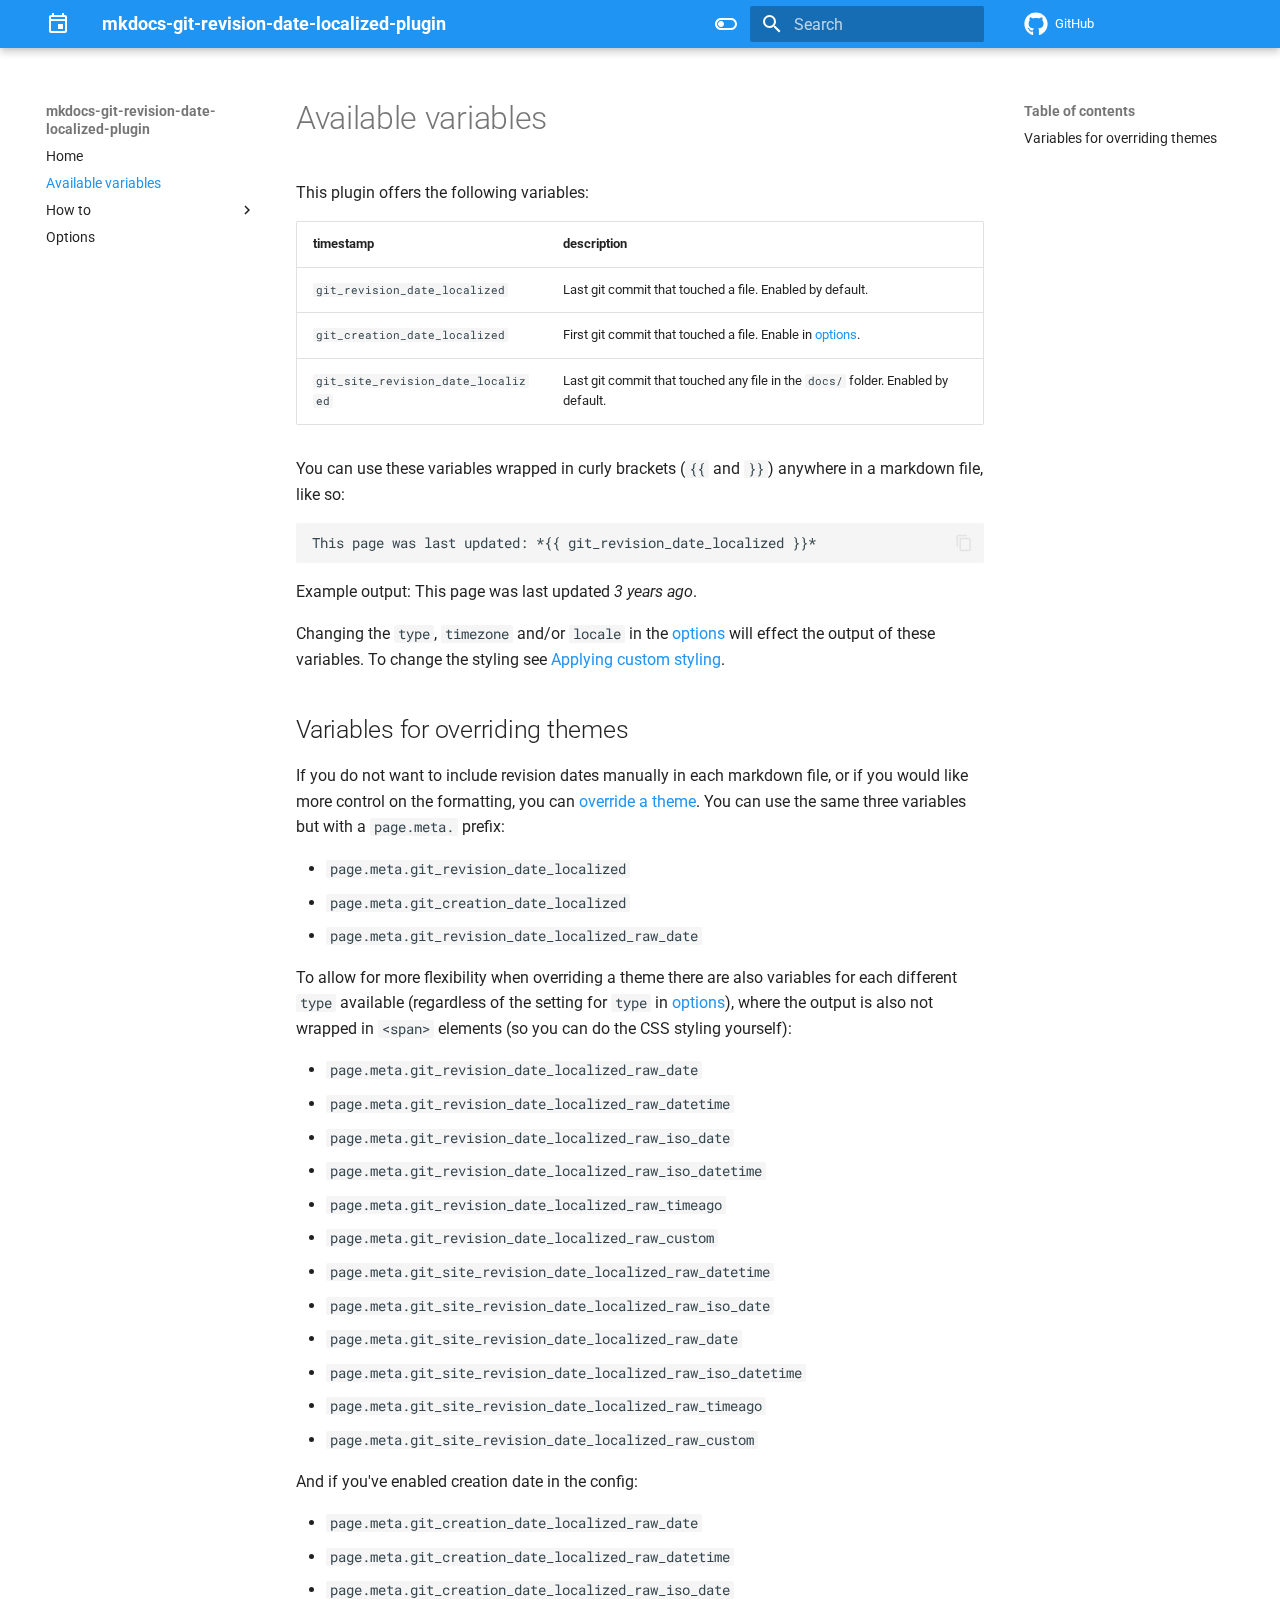
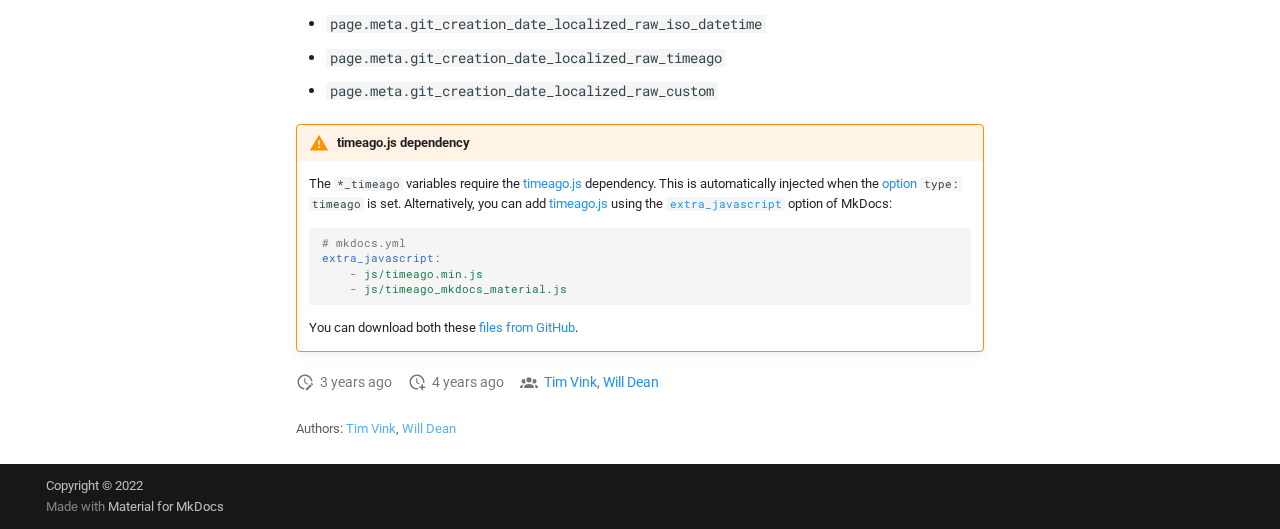
==== commit 6d9c7bc1: "Deployed abfc750 with MkDocs version: 1.5.3" ====
--- a/available-variables/index.html
+++ b/available-variables/index.html
@@ -10,8 +10,15 @@
       
       
       
+      
+        <link rel="prev" href="..">
+      
+      
+        <link rel="next" href="../howto/specify-locale/">
+      
+      
       <link rel="icon" href="../assets/images/favicon.png">
-      <meta name="generator" content="mkdocs-1.4.1, mkdocs-material-8.5.7">
+      <meta name="generator" content="mkdocs-1.5.3, mkdocs-material-9.5.2">
     
     
       
@@ -19,15 +26,17 @@
       
     
     
-      <link rel="stylesheet" href="../assets/stylesheets/main.20d9efc8.min.css">
-      
-        
-        <link rel="stylesheet" href="../assets/stylesheets/palette.cbb835fc.min.css">
-        
-      
-      
-
-    
+      <link rel="stylesheet" href="../assets/stylesheets/main.50c56a3b.min.css">
+      
+        
+        <link rel="stylesheet" href="../assets/stylesheets/palette.06af60db.min.css">
+      
+      
+
+
+    
+    
+      
     
     
       
@@ -60,9 +69,6 @@
     
     <body dir="ltr" data-md-color-scheme="default" data-md-color-primary="blue" data-md-color-accent="blue">
   
-    
-    
-      <script>var palette=__md_get("__palette");if(palette&&"object"==typeof palette.color)for(var key of Object.keys(palette.color))document.body.setAttribute("data-md-color-"+key,palette.color[key])</script>
     
     <input class="md-toggle" data-md-toggle="drawer" type="checkbox" id="__drawer" autocomplete="off">
     <input class="md-toggle" data-md-toggle="search" type="checkbox" id="__search" autocomplete="off">
@@ -82,7 +88,9 @@
     
       
 
-<header class="md-header" data-md-component="header">
+  
+
+<header class="md-header md-header--shadow" data-md-component="header">
   <nav class="md-header__inner md-grid" aria-label="Header">
     <a href=".." title="mkdocs-git-revision-date-localized-plugin" class="md-header__button md-logo" aria-label="mkdocs-git-revision-date-localized-plugin" data-md-component="logo">
       
@@ -91,6 +99,7 @@
 
     </a>
     <label class="md-header__button md-icon" for="__drawer">
+      
       <svg xmlns="http://www.w3.org/2000/svg" viewBox="0 0 24 24"><path d="M3 6h18v2H3V6m0 5h18v2H3v-2m0 5h18v2H3v-2Z"/></svg>
     </label>
     <div class="md-header__title" data-md-component="header-title">
@@ -110,31 +119,39 @@
       </div>
     </div>
     
-      <form class="md-header__option" data-md-component="palette">
-        
-          
-          
-          <input class="md-option" data-md-color-media="(prefers-color-scheme: light)" data-md-color-scheme="default" data-md-color-primary="blue" data-md-color-accent="blue"  aria-label="Switch to dark mode"  type="radio" name="__palette" id="__palette_1">
-          
-            <label class="md-header__button md-icon" title="Switch to dark mode" for="__palette_2" hidden>
-              <svg xmlns="http://www.w3.org/2000/svg" viewBox="0 0 24 24"><path d="M17 6H7c-3.31 0-6 2.69-6 6s2.69 6 6 6h10c3.31 0 6-2.69 6-6s-2.69-6-6-6zm0 10H7c-2.21 0-4-1.79-4-4s1.79-4 4-4h10c2.21 0 4 1.79 4 4s-1.79 4-4 4zM7 9c-1.66 0-3 1.34-3 3s1.34 3 3 3 3-1.34 3-3-1.34-3-3-3z"/></svg>
-            </label>
-          
-        
-          
-          
-          <input class="md-option" data-md-color-media="(prefers-color-scheme: dark)" data-md-color-scheme="slate" data-md-color-primary="blue" data-md-color-accent="blue"  aria-label="Switch to light mode"  type="radio" name="__palette" id="__palette_2">
-          
-            <label class="md-header__button md-icon" title="Switch to light mode" for="__palette_1" hidden>
-              <svg xmlns="http://www.w3.org/2000/svg" viewBox="0 0 24 24"><path d="M17 7H7a5 5 0 0 0-5 5 5 5 0 0 0 5 5h10a5 5 0 0 0 5-5 5 5 0 0 0-5-5m0 8a3 3 0 0 1-3-3 3 3 0 0 1 3-3 3 3 0 0 1 3 3 3 3 0 0 1-3 3Z"/></svg>
-            </label>
-          
-        
-      </form>
+      
+        <form class="md-header__option" data-md-component="palette">
+  
+    
+    
+    
+    <input class="md-option" data-md-color-media="(prefers-color-scheme: light)" data-md-color-scheme="default" data-md-color-primary="blue" data-md-color-accent="blue"  aria-label="Switch to dark mode"  type="radio" name="__palette" id="__palette_0">
+    
+      <label class="md-header__button md-icon" title="Switch to dark mode" for="__palette_1" hidden>
+        <svg xmlns="http://www.w3.org/2000/svg" viewBox="0 0 24 24"><path d="M17 6H7c-3.31 0-6 2.69-6 6s2.69 6 6 6h10c3.31 0 6-2.69 6-6s-2.69-6-6-6zm0 10H7c-2.21 0-4-1.79-4-4s1.79-4 4-4h10c2.21 0 4 1.79 4 4s-1.79 4-4 4zM7 9c-1.66 0-3 1.34-3 3s1.34 3 3 3 3-1.34 3-3-1.34-3-3-3z"/></svg>
+      </label>
+    
+  
+    
+    
+    
+    <input class="md-option" data-md-color-media="(prefers-color-scheme: dark)" data-md-color-scheme="slate" data-md-color-primary="blue" data-md-color-accent="blue"  aria-label="Switch to light mode"  type="radio" name="__palette" id="__palette_1">
+    
+      <label class="md-header__button md-icon" title="Switch to light mode" for="__palette_0" hidden>
+        <svg xmlns="http://www.w3.org/2000/svg" viewBox="0 0 24 24"><path d="M17 7H7a5 5 0 0 0-5 5 5 5 0 0 0 5 5h10a5 5 0 0 0 5-5 5 5 0 0 0-5-5m0 8a3 3 0 0 1-3-3 3 3 0 0 1 3-3 3 3 0 0 1 3 3 3 3 0 0 1-3 3Z"/></svg>
+      </label>
+    
+  
+</form>
+      
+    
+    
+      <script>var media,input,key,value,palette=__md_get("__palette");if(palette&&palette.color){"(prefers-color-scheme)"===palette.color.media&&(media=matchMedia("(prefers-color-scheme: light)"),input=document.querySelector(media.matches?"[data-md-color-media='(prefers-color-scheme: light)']":"[data-md-color-media='(prefers-color-scheme: dark)']"),palette.color.media=input.getAttribute("data-md-color-media"),palette.color.scheme=input.getAttribute("data-md-color-scheme"),palette.color.primary=input.getAttribute("data-md-color-primary"),palette.color.accent=input.getAttribute("data-md-color-accent"));for([key,value]of Object.entries(palette.color))document.body.setAttribute("data-md-color-"+key,value)}</script>
     
     
     
       <label class="md-header__button md-icon" for="__search">
+        
         <svg xmlns="http://www.w3.org/2000/svg" viewBox="0 0 24 24"><path d="M9.5 3A6.5 6.5 0 0 1 16 9.5c0 1.61-.59 3.09-1.56 4.23l.27.27h.79l5 5-1.5 1.5-5-5v-.79l-.27-.27A6.516 6.516 0 0 1 9.5 16 6.5 6.5 0 0 1 3 9.5 6.5 6.5 0 0 1 9.5 3m0 2C7 5 5 7 5 9.5S7 14 9.5 14 14 12 14 9.5 12 5 9.5 5Z"/></svg>
       </label>
       <div class="md-search" data-md-component="search" role="dialog">
@@ -143,12 +160,15 @@
     <form class="md-search__form" name="search">
       <input type="text" class="md-search__input" name="query" aria-label="Search" placeholder="Search" autocapitalize="off" autocorrect="off" autocomplete="off" spellcheck="false" data-md-component="search-query" required>
       <label class="md-search__icon md-icon" for="__search">
+        
         <svg xmlns="http://www.w3.org/2000/svg" viewBox="0 0 24 24"><path d="M9.5 3A6.5 6.5 0 0 1 16 9.5c0 1.61-.59 3.09-1.56 4.23l.27.27h.79l5 5-1.5 1.5-5-5v-.79l-.27-.27A6.516 6.516 0 0 1 9.5 16 6.5 6.5 0 0 1 3 9.5 6.5 6.5 0 0 1 9.5 3m0 2C7 5 5 7 5 9.5S7 14 9.5 14 14 12 14 9.5 12 5 9.5 5Z"/></svg>
+        
         <svg xmlns="http://www.w3.org/2000/svg" viewBox="0 0 24 24"><path d="M20 11v2H8l5.5 5.5-1.42 1.42L4.16 12l7.92-7.92L13.5 5.5 8 11h12Z"/></svg>
       </label>
       <nav class="md-search__options" aria-label="Search">
         
         <button type="reset" class="md-search__icon md-icon" title="Clear" aria-label="Clear" tabindex="-1">
+          
           <svg xmlns="http://www.w3.org/2000/svg" viewBox="0 0 24 24"><path d="M19 6.41 17.59 5 12 10.59 6.41 5 5 6.41 10.59 12 5 17.59 6.41 19 12 13.41 17.59 19 19 17.59 13.41 12 19 6.41Z"/></svg>
         </button>
       </nav>
@@ -160,7 +180,7 @@
           <div class="md-search-result__meta">
             Initializing search
           </div>
-          <ol class="md-search-result__list"></ol>
+          <ol class="md-search-result__list" role="presentation"></ol>
         </div>
       </div>
     </div>
@@ -172,7 +192,7 @@
         <a href="https://github.com/timvink/mkdocs-git-revision-date-localized-plugin" title="Go to repository" class="md-source" data-md-component="source">
   <div class="md-source__icon md-icon">
     
-    <svg xmlns="http://www.w3.org/2000/svg" viewBox="0 0 496 512"><!--! Font Awesome Free 6.2.0 by @fontawesome - https://fontawesome.com License - https://fontawesome.com/license/free (Icons: CC BY 4.0, Fonts: SIL OFL 1.1, Code: MIT License) Copyright 2022 Fonticons, Inc.--><path d="M165.9 397.4c0 2-2.3 3.6-5.2 3.6-3.3.3-5.6-1.3-5.6-3.6 0-2 2.3-3.6 5.2-3.6 3-.3 5.6 1.3 5.6 3.6zm-31.1-4.5c-.7 2 1.3 4.3 4.3 4.9 2.6 1 5.6 0 6.2-2s-1.3-4.3-4.3-5.2c-2.6-.7-5.5.3-6.2 2.3zm44.2-1.7c-2.9.7-4.9 2.6-4.6 4.9.3 2 2.9 3.3 5.9 2.6 2.9-.7 4.9-2.6 4.6-4.6-.3-1.9-3-3.2-5.9-2.9zM244.8 8C106.1 8 0 113.3 0 252c0 110.9 69.8 205.8 169.5 239.2 12.8 2.3 17.3-5.6 17.3-12.1 0-6.2-.3-40.4-.3-61.4 0 0-70 15-84.7-29.8 0 0-11.4-29.1-27.8-36.6 0 0-22.9-15.7 1.6-15.4 0 0 24.9 2 38.6 25.8 21.9 38.6 58.6 27.5 72.9 20.9 2.3-16 8.8-27.1 16-33.7-55.9-6.2-112.3-14.3-112.3-110.5 0-27.5 7.6-41.3 23.6-58.9-2.6-6.5-11.1-33.3 2.6-67.9 20.9-6.5 69 27 69 27 20-5.6 41.5-8.5 62.8-8.5s42.8 2.9 62.8 8.5c0 0 48.1-33.6 69-27 13.7 34.7 5.2 61.4 2.6 67.9 16 17.7 25.8 31.5 25.8 58.9 0 96.5-58.9 104.2-114.8 110.5 9.2 7.9 17 22.9 17 46.4 0 33.7-.3 75.4-.3 83.6 0 6.5 4.6 14.4 17.3 12.1C428.2 457.8 496 362.9 496 252 496 113.3 383.5 8 244.8 8zM97.2 352.9c-1.3 1-1 3.3.7 5.2 1.6 1.6 3.9 2.3 5.2 1 1.3-1 1-3.3-.7-5.2-1.6-1.6-3.9-2.3-5.2-1zm-10.8-8.1c-.7 1.3.3 2.9 2.3 3.9 1.6 1 3.6.7 4.3-.7.7-1.3-.3-2.9-2.3-3.9-2-.6-3.6-.3-4.3.7zm32.4 35.6c-1.6 1.3-1 4.3 1.3 6.2 2.3 2.3 5.2 2.6 6.5 1 1.3-1.3.7-4.3-1.3-6.2-2.2-2.3-5.2-2.6-6.5-1zm-11.4-14.7c-1.6 1-1.6 3.6 0 5.9 1.6 2.3 4.3 3.3 5.6 2.3 1.6-1.3 1.6-3.9 0-6.2-1.4-2.3-4-3.3-5.6-2z"/></svg>
+    <svg xmlns="http://www.w3.org/2000/svg" viewBox="0 0 496 512"><!--! Font Awesome Free 6.5.1 by @fontawesome - https://fontawesome.com License - https://fontawesome.com/license/free (Icons: CC BY 4.0, Fonts: SIL OFL 1.1, Code: MIT License) Copyright 2023 Fonticons, Inc.--><path d="M165.9 397.4c0 2-2.3 3.6-5.2 3.6-3.3.3-5.6-1.3-5.6-3.6 0-2 2.3-3.6 5.2-3.6 3-.3 5.6 1.3 5.6 3.6zm-31.1-4.5c-.7 2 1.3 4.3 4.3 4.9 2.6 1 5.6 0 6.2-2s-1.3-4.3-4.3-5.2c-2.6-.7-5.5.3-6.2 2.3zm44.2-1.7c-2.9.7-4.9 2.6-4.6 4.9.3 2 2.9 3.3 5.9 2.6 2.9-.7 4.9-2.6 4.6-4.6-.3-1.9-3-3.2-5.9-2.9zM244.8 8C106.1 8 0 113.3 0 252c0 110.9 69.8 205.8 169.5 239.2 12.8 2.3 17.3-5.6 17.3-12.1 0-6.2-.3-40.4-.3-61.4 0 0-70 15-84.7-29.8 0 0-11.4-29.1-27.8-36.6 0 0-22.9-15.7 1.6-15.4 0 0 24.9 2 38.6 25.8 21.9 38.6 58.6 27.5 72.9 20.9 2.3-16 8.8-27.1 16-33.7-55.9-6.2-112.3-14.3-112.3-110.5 0-27.5 7.6-41.3 23.6-58.9-2.6-6.5-11.1-33.3 2.6-67.9 20.9-6.5 69 27 69 27 20-5.6 41.5-8.5 62.8-8.5s42.8 2.9 62.8 8.5c0 0 48.1-33.6 69-27 13.7 34.7 5.2 61.4 2.6 67.9 16 17.7 25.8 31.5 25.8 58.9 0 96.5-58.9 104.2-114.8 110.5 9.2 7.9 17 22.9 17 46.4 0 33.7-.3 75.4-.3 83.6 0 6.5 4.6 14.4 17.3 12.1C428.2 457.8 496 362.9 496 252 496 113.3 383.5 8 244.8 8zM97.2 352.9c-1.3 1-1 3.3.7 5.2 1.6 1.6 3.9 2.3 5.2 1 1.3-1 1-3.3-.7-5.2-1.6-1.6-3.9-2.3-5.2-1zm-10.8-8.1c-.7 1.3.3 2.9 2.3 3.9 1.6 1 3.6.7 4.3-.7.7-1.3-.3-2.9-2.3-3.9-2-.6-3.6-.3-4.3.7zm32.4 35.6c-1.6 1.3-1 4.3 1.3 6.2 2.3 2.3 5.2 2.6 6.5 1 1.3-1.3.7-4.3-1.3-6.2-2.2-2.3-5.2-2.6-6.5-1zm-11.4-14.7c-1.6 1-1.6 3.6 0 5.9 1.6 2.3 4.3 3.3 5.6 2.3 1.6-1.3 1.6-3.9 0-6.2-1.4-2.3-4-3.3-5.6-2z"/></svg>
   </div>
   <div class="md-source__repository">
     GitHub
@@ -202,6 +222,7 @@
                     
 
 
+
 <nav class="md-nav md-nav--primary" aria-label="Navigation" data-md-level="0">
   <label class="md-nav__title" for="__drawer">
     <a href=".." title="mkdocs-git-revision-date-localized-plugin" class="md-nav__button md-logo" aria-label="mkdocs-git-revision-date-localized-plugin" data-md-component="logo">
@@ -217,7 +238,7 @@
       <a href="https://github.com/timvink/mkdocs-git-revision-date-localized-plugin" title="Go to repository" class="md-source" data-md-component="source">
   <div class="md-source__icon md-icon">
     
-    <svg xmlns="http://www.w3.org/2000/svg" viewBox="0 0 496 512"><!--! Font Awesome Free 6.2.0 by @fontawesome - https://fontawesome.com License - https://fontawesome.com/license/free (Icons: CC BY 4.0, Fonts: SIL OFL 1.1, Code: MIT License) Copyright 2022 Fonticons, Inc.--><path d="M165.9 397.4c0 2-2.3 3.6-5.2 3.6-3.3.3-5.6-1.3-5.6-3.6 0-2 2.3-3.6 5.2-3.6 3-.3 5.6 1.3 5.6 3.6zm-31.1-4.5c-.7 2 1.3 4.3 4.3 4.9 2.6 1 5.6 0 6.2-2s-1.3-4.3-4.3-5.2c-2.6-.7-5.5.3-6.2 2.3zm44.2-1.7c-2.9.7-4.9 2.6-4.6 4.9.3 2 2.9 3.3 5.9 2.6 2.9-.7 4.9-2.6 4.6-4.6-.3-1.9-3-3.2-5.9-2.9zM244.8 8C106.1 8 0 113.3 0 252c0 110.9 69.8 205.8 169.5 239.2 12.8 2.3 17.3-5.6 17.3-12.1 0-6.2-.3-40.4-.3-61.4 0 0-70 15-84.7-29.8 0 0-11.4-29.1-27.8-36.6 0 0-22.9-15.7 1.6-15.4 0 0 24.9 2 38.6 25.8 21.9 38.6 58.6 27.5 72.9 20.9 2.3-16 8.8-27.1 16-33.7-55.9-6.2-112.3-14.3-112.3-110.5 0-27.5 7.6-41.3 23.6-58.9-2.6-6.5-11.1-33.3 2.6-67.9 20.9-6.5 69 27 69 27 20-5.6 41.5-8.5 62.8-8.5s42.8 2.9 62.8 8.5c0 0 48.1-33.6 69-27 13.7 34.7 5.2 61.4 2.6 67.9 16 17.7 25.8 31.5 25.8 58.9 0 96.5-58.9 104.2-114.8 110.5 9.2 7.9 17 22.9 17 46.4 0 33.7-.3 75.4-.3 83.6 0 6.5 4.6 14.4 17.3 12.1C428.2 457.8 496 362.9 496 252 496 113.3 383.5 8 244.8 8zM97.2 352.9c-1.3 1-1 3.3.7 5.2 1.6 1.6 3.9 2.3 5.2 1 1.3-1 1-3.3-.7-5.2-1.6-1.6-3.9-2.3-5.2-1zm-10.8-8.1c-.7 1.3.3 2.9 2.3 3.9 1.6 1 3.6.7 4.3-.7.7-1.3-.3-2.9-2.3-3.9-2-.6-3.6-.3-4.3.7zm32.4 35.6c-1.6 1.3-1 4.3 1.3 6.2 2.3 2.3 5.2 2.6 6.5 1 1.3-1.3.7-4.3-1.3-6.2-2.2-2.3-5.2-2.6-6.5-1zm-11.4-14.7c-1.6 1-1.6 3.6 0 5.9 1.6 2.3 4.3 3.3 5.6 2.3 1.6-1.3 1.6-3.9 0-6.2-1.4-2.3-4-3.3-5.6-2z"/></svg>
+    <svg xmlns="http://www.w3.org/2000/svg" viewBox="0 0 496 512"><!--! Font Awesome Free 6.5.1 by @fontawesome - https://fontawesome.com License - https://fontawesome.com/license/free (Icons: CC BY 4.0, Fonts: SIL OFL 1.1, Code: MIT License) Copyright 2023 Fonticons, Inc.--><path d="M165.9 397.4c0 2-2.3 3.6-5.2 3.6-3.3.3-5.6-1.3-5.6-3.6 0-2 2.3-3.6 5.2-3.6 3-.3 5.6 1.3 5.6 3.6zm-31.1-4.5c-.7 2 1.3 4.3 4.3 4.9 2.6 1 5.6 0 6.2-2s-1.3-4.3-4.3-5.2c-2.6-.7-5.5.3-6.2 2.3zm44.2-1.7c-2.9.7-4.9 2.6-4.6 4.9.3 2 2.9 3.3 5.9 2.6 2.9-.7 4.9-2.6 4.6-4.6-.3-1.9-3-3.2-5.9-2.9zM244.8 8C106.1 8 0 113.3 0 252c0 110.9 69.8 205.8 169.5 239.2 12.8 2.3 17.3-5.6 17.3-12.1 0-6.2-.3-40.4-.3-61.4 0 0-70 15-84.7-29.8 0 0-11.4-29.1-27.8-36.6 0 0-22.9-15.7 1.6-15.4 0 0 24.9 2 38.6 25.8 21.9 38.6 58.6 27.5 72.9 20.9 2.3-16 8.8-27.1 16-33.7-55.9-6.2-112.3-14.3-112.3-110.5 0-27.5 7.6-41.3 23.6-58.9-2.6-6.5-11.1-33.3 2.6-67.9 20.9-6.5 69 27 69 27 20-5.6 41.5-8.5 62.8-8.5s42.8 2.9 62.8 8.5c0 0 48.1-33.6 69-27 13.7 34.7 5.2 61.4 2.6 67.9 16 17.7 25.8 31.5 25.8 58.9 0 96.5-58.9 104.2-114.8 110.5 9.2 7.9 17 22.9 17 46.4 0 33.7-.3 75.4-.3 83.6 0 6.5 4.6 14.4 17.3 12.1C428.2 457.8 496 362.9 496 252 496 113.3 383.5 8 244.8 8zM97.2 352.9c-1.3 1-1 3.3.7 5.2 1.6 1.6 3.9 2.3 5.2 1 1.3-1 1-3.3-.7-5.2-1.6-1.6-3.9-2.3-5.2-1zm-10.8-8.1c-.7 1.3.3 2.9 2.3 3.9 1.6 1 3.6.7 4.3-.7.7-1.3-.3-2.9-2.3-3.9-2-.6-3.6-.3-4.3.7zm32.4 35.6c-1.6 1.3-1 4.3 1.3 6.2 2.3 2.3 5.2 2.6 6.5 1 1.3-1.3.7-4.3-1.3-6.2-2.2-2.3-5.2-2.6-6.5-1zm-11.4-14.7c-1.6 1-1.6 3.6 0 5.9 1.6 2.3 4.3 3.3 5.6 2.3 1.6-1.3 1.6-3.9 0-6.2-1.4-2.3-4-3.3-5.6-2z"/></svg>
   </div>
   <div class="md-source__repository">
     GitHub
@@ -229,14 +250,19 @@
     
       
       
-      
-
+  
   
   
   
     <li class="md-nav__item">
       <a href=".." class="md-nav__link">
-        Home
+        
+  
+  <span class="md-ellipsis">
+    Home
+  </span>
+  
+
       </a>
     </li>
   
@@ -244,28 +270,39 @@
     
       
       
-      
-
-  
-  
-    
+  
+  
+    
+  
   
   
     <li class="md-nav__item md-nav__item--active">
       
-      <input class="md-nav__toggle md-toggle" data-md-toggle="toc" type="checkbox" id="__toc">
+      <input class="md-nav__toggle md-toggle" type="checkbox" id="__toc">
       
       
         
       
       
         <label class="md-nav__link md-nav__link--active" for="__toc">
-          Available variables
+          
+  
+  <span class="md-ellipsis">
+    Available variables
+  </span>
+  
+
           <span class="md-nav__icon md-icon"></span>
         </label>
       
       <a href="./" class="md-nav__link md-nav__link--active">
-        Available variables
+        
+  
+  <span class="md-ellipsis">
+    Available variables
+  </span>
+  
+
       </a>
       
         
@@ -285,7 +322,9 @@
       
         <li class="md-nav__item">
   <a href="#variables-for-overriding-themes" class="md-nav__link">
-    Variables for overriding themes
+    <span class="md-ellipsis">
+      Variables for overriding themes
+    </span>
   </a>
   
 </li>
@@ -300,90 +339,126 @@
     
       
       
-      
-
-  
-  
-  
+  
+  
+  
+  
+    
+    
+    
+    
     
     <li class="md-nav__item md-nav__item--nested">
       
-      
-        <input class="md-nav__toggle md-toggle" data-md-toggle="__nav_3" type="checkbox" id="__nav_3" >
-      
-      
-      
-      
-        <label class="md-nav__link" for="__nav_3">
-          How to
-          <span class="md-nav__icon md-icon"></span>
-        </label>
-      
-      <nav class="md-nav" aria-label="How to" data-md-level="1">
-        <label class="md-nav__title" for="__nav_3">
-          <span class="md-nav__icon md-icon"></span>
-          How to
-        </label>
-        <ul class="md-nav__list" data-md-scrollfix>
-          
+        
+        
+        
+        <input class="md-nav__toggle md-toggle " type="checkbox" id="__nav_3" >
+        
+          
+          <label class="md-nav__link" for="__nav_3" id="__nav_3_label" tabindex="0">
+            
+  
+  <span class="md-ellipsis">
+    How to
+  </span>
+  
+
+            <span class="md-nav__icon md-icon"></span>
+          </label>
+        
+        <nav class="md-nav" data-md-level="1" aria-labelledby="__nav_3_label" aria-expanded="false">
+          <label class="md-nav__title" for="__nav_3">
+            <span class="md-nav__icon md-icon"></span>
+            How to
+          </label>
+          <ul class="md-nav__list" data-md-scrollfix>
             
               
+                
+  
   
   
   
     <li class="md-nav__item">
       <a href="../howto/specify-locale/" class="md-nav__link">
-        Specify a locale
+        
+  
+  <span class="md-ellipsis">
+    Specify a locale
+  </span>
+  
+
       </a>
     </li>
   
 
-            
-          
-            
               
+            
+              
+                
+  
   
   
   
     <li class="md-nav__item">
       <a href="../howto/custom-styling/" class="md-nav__link">
-        Apply custom styling
+        
+  
+  <span class="md-ellipsis">
+    Apply custom styling
+  </span>
+  
+
       </a>
     </li>
   
 
-            
-          
-            
               
+            
+              
+                
+  
   
   
   
     <li class="md-nav__item">
       <a href="../howto/override-a-theme/" class="md-nav__link">
-        Customize a theme
+        
+  
+  <span class="md-ellipsis">
+    Customize a theme
+  </span>
+  
+
       </a>
     </li>
   
 
-            
-          
-        </ul>
-      </nav>
+              
+            
+          </ul>
+        </nav>
+      
     </li>
   
 
     
       
       
-      
-
+  
   
   
   
     <li class="md-nav__item">
       <a href="../options/" class="md-nav__link">
-        Options
+        
+  
+  <span class="md-ellipsis">
+    Options
+  </span>
+  
+
       </a>
     </li>
   
@@ -417,7 +492,9 @@
       
         <li class="md-nav__item">
   <a href="#variables-for-overriding-themes" class="md-nav__link">
-    Variables for overriding themes
+    <span class="md-ellipsis">
+      Variables for overriding themes
+    </span>
   </a>
   
 </li>
@@ -437,10 +514,8 @@
   
                   
 
-  <a href="https://github.com/timvink/mkdocs-git-revision-date-localized-plugin/edit/master/docs/available-variables.md" title="Edit this page" class="md-content__button md-icon">
-    
-    <svg xmlns="http://www.w3.org/2000/svg" viewBox="0 0 24 24"><path d="M20.71 7.04c.39-.39.39-1.04 0-1.41l-2.34-2.34c-.37-.39-1.02-.39-1.41 0l-1.84 1.83 3.75 3.75M3 17.25V21h3.75L17.81 9.93l-3.75-3.75L3 17.25Z"/></svg>
-  </a>
+  
+  
 
 
 <h1 id="available-variables">Available variables</h1>
@@ -448,22 +523,22 @@
 <table>
 <thead>
 <tr>
-<th align="left">timestamp</th>
-<th align="left">description</th>
+<th style="text-align: left;">timestamp</th>
+<th style="text-align: left;">description</th>
 </tr>
 </thead>
 <tbody>
 <tr>
-<td align="left"><code>git_revision_date_localized</code></td>
-<td align="left">Last git commit that touched a file. Enabled by default.</td>
+<td style="text-align: left;"><code>git_revision_date_localized</code></td>
+<td style="text-align: left;">Last git commit that touched a file. Enabled by default.</td>
 </tr>
 <tr>
-<td align="left"><code>git_creation_date_localized</code></td>
-<td align="left">First git commit that touched a file. Enable in <a href="../options/">options</a>.</td>
+<td style="text-align: left;"><code>git_creation_date_localized</code></td>
+<td style="text-align: left;">First git commit that touched a file. Enable in <a href="../options/">options</a>.</td>
 </tr>
 <tr>
-<td align="left"><code>git_site_revision_date_localized</code></td>
-<td align="left">Last git commit that touched any file in the <code>docs/</code> folder. Enabled by default.</td>
+<td style="text-align: left;"><code>git_site_revision_date_localized</code></td>
+<td style="text-align: left;">Last git commit that touched any file in the <code>docs/</code> folder. Enabled by default.</td>
 </tr>
 </tbody>
 </table>
@@ -507,28 +582,67 @@
 <div class="admonition warning">
 <p class="admonition-title">timeago.js dependency</p>
 <p>The <code>*_timeago</code> variables require the <a href="https://timeago.org/">timeago.js</a> dependency. This is automatically injected when the <a href="../options/">option</a> <code>type: timeago</code> is set. Alternatively, you can add <a href="https://timeago.org/">timeago.js</a> using the <a href="https://www.mkdocs.org/user-guide/configuration/#extra_javascript"><code>extra_javascript</code></a> option of MkDocs:</p>
-<div class="highlight"><pre><span></span><code><span class="c1"># mkdocs.yml</span><span class="w"></span>
-<span class="nt">extra_javascript</span><span class="p">:</span><span class="w"></span>
-<span class="w">    </span><span class="p p-Indicator">-</span><span class="w"> </span><span class="l l-Scalar l-Scalar-Plain">js/timeago.min.js</span><span class="w"></span>
-<span class="w">    </span><span class="p p-Indicator">-</span><span class="w"> </span><span class="l l-Scalar l-Scalar-Plain">js/timeago_mkdocs_material.js</span><span class="w"></span>
+<div class="highlight"><pre><span></span><code><span class="c1"># mkdocs.yml</span>
+<span class="nt">extra_javascript</span><span class="p">:</span>
+<span class="w">    </span><span class="p p-Indicator">-</span><span class="w"> </span><span class="l l-Scalar l-Scalar-Plain">js/timeago.min.js</span>
+<span class="w">    </span><span class="p p-Indicator">-</span><span class="w"> </span><span class="l l-Scalar l-Scalar-Plain">js/timeago_mkdocs_material.js</span>
 </code></pre></div>
 <p>You can download both these <a href="https://github.com/timvink/mkdocs-git-revision-date-localized-plugin/tree/master/mkdocs_git_revision_date_localized_plugin/js">files from GitHub</a>.</p>
 </div>
 
-  <hr>
-<div class="md-source-file">
-  <small>
-    
-      Last update:
-      <span class="git-revision-date-localized-plugin git-revision-date-localized-plugin-timeago"><span class="timeago" datetime="2022-12-15T20:36:39+01:00" locale="en"></span></span><span class="git-revision-date-localized-plugin git-revision-date-localized-plugin-iso_date">2022-12-15</span>
-      
-        <br>
-        Created:
-        <span class="git-revision-date-localized-plugin git-revision-date-localized-plugin-timeago"><span class="timeago" datetime="2021-12-03T22:37:43+01:00" locale="en"></span></span><span class="git-revision-date-localized-plugin git-revision-date-localized-plugin-iso_date">2021-12-03</span>
-      
-    
-  </small>
-</div>
+
+
+
+
+
+
+  
+    
+  
+  
+    
+  
+
+
+  <aside class="md-source-file">
+    
+      
+  <span class="md-source-file__fact">
+    <span class="md-icon" title="Last update">
+      <svg xmlns="http://www.w3.org/2000/svg" viewBox="0 0 24 24"><path d="M21 13.1c-.1 0-.3.1-.4.2l-1 1 2.1 2.1 1-1c.2-.2.2-.6 0-.8l-1.3-1.3c-.1-.1-.2-.2-.4-.2m-1.9 1.8-6.1 6V23h2.1l6.1-6.1-2.1-2M12.5 7v5.2l4 2.4-1 1L11 13V7h1.5M11 21.9c-5.1-.5-9-4.8-9-9.9C2 6.5 6.5 2 12 2c5.3 0 9.6 4.1 10 9.3-.3-.1-.6-.2-1-.2s-.7.1-1 .2C19.6 7.2 16.2 4 12 4c-4.4 0-8 3.6-8 8 0 4.1 3.1 7.5 7.1 7.9l-.1.2v1.8Z"/></svg>
+    </span>
+    <span class="git-revision-date-localized-plugin git-revision-date-localized-plugin-timeago"><span class="timeago" datetime="2022-12-15T20:36:39+01:00" locale="en"></span></span><span class="git-revision-date-localized-plugin git-revision-date-localized-plugin-iso_date">2022-12-15</span>
+  </span>
+
+    
+    
+      
+  <span class="md-source-file__fact">
+    <span class="md-icon" title="Created">
+      <svg xmlns="http://www.w3.org/2000/svg" viewBox="0 0 24 24"><path d="M14.47 15.08 11 13V7h1.5v5.25l3.08 1.83c-.41.28-.79.62-1.11 1m-1.39 4.84c-.36.05-.71.08-1.08.08-4.42 0-8-3.58-8-8s3.58-8 8-8 8 3.58 8 8c0 .37-.03.72-.08 1.08.69.1 1.33.32 1.92.64.1-.56.16-1.13.16-1.72 0-5.5-4.5-10-10-10S2 6.5 2 12s4.47 10 10 10c.59 0 1.16-.06 1.72-.16-.32-.59-.54-1.23-.64-1.92M18 15v3h-3v2h3v3h2v-3h3v-2h-3v-3h-2Z"/></svg>
+    </span>
+    <span class="git-revision-date-localized-plugin git-revision-date-localized-plugin-timeago"><span class="timeago" datetime="2021-12-03T22:37:43+01:00" locale="en"></span></span><span class="git-revision-date-localized-plugin git-revision-date-localized-plugin-iso_date">2021-12-03</span>
+  </span>
+
+    
+    
+      
+  <span class="md-source-file__fact">
+    <span class="md-icon" title="Contributors">
+      
+        <svg xmlns="http://www.w3.org/2000/svg" viewBox="0 0 24 24"><path d="M12 5.5A3.5 3.5 0 0 1 15.5 9a3.5 3.5 0 0 1-3.5 3.5A3.5 3.5 0 0 1 8.5 9 3.5 3.5 0 0 1 12 5.5M5 8c.56 0 1.08.15 1.53.42-.15 1.43.27 2.85 1.13 3.96C7.16 13.34 6.16 14 5 14a3 3 0 0 1-3-3 3 3 0 0 1 3-3m14 0a3 3 0 0 1 3 3 3 3 0 0 1-3 3c-1.16 0-2.16-.66-2.66-1.62a5.536 5.536 0 0 0 1.13-3.96c.45-.27.97-.42 1.53-.42M5.5 18.25c0-2.07 2.91-3.75 6.5-3.75s6.5 1.68 6.5 3.75V20h-13v-1.75M0 20v-1.5c0-1.39 1.89-2.56 4.45-2.9-.59.68-.95 1.62-.95 2.65V20H0m24 0h-3.5v-1.75c0-1.03-.36-1.97-.95-2.65 2.56.34 4.45 1.51 4.45 2.9V20Z"/></svg>
+      
+    </span>
+    <nav>
+      
+        <a href="mailto:vinktim@gmail.com">Tim Vink</a>, 
+        <a href="mailto:57733339+wd60622@users.noreply.github.com">Will Dean</a>
+    </nav>
+  </span>
+
+    
+    
+  </aside>
 
 
 
@@ -550,47 +664,12 @@
           
   <script>var tabs=__md_get("__tabs");if(Array.isArray(tabs))e:for(var set of document.querySelectorAll(".tabbed-set")){var tab,labels=set.querySelector(".tabbed-labels");for(tab of tabs)for(var label of labels.getElementsByTagName("label"))if(label.innerText.trim()===tab){var input=document.getElementById(label.htmlFor);input.checked=!0;continue e}}</script>
 
+<script>var target=document.getElementById(location.hash.slice(1));target&&target.name&&(target.checked=target.name.startsWith("__tabbed_"))</script>
         </div>
         
       </main>
       
         <footer class="md-footer">
-  
-    
-    <nav class="md-footer__inner md-grid" aria-label="Footer" >
-      
-        
-        <a href=".." class="md-footer__link md-footer__link--prev" aria-label="Previous: Home" rel="prev">
-          <div class="md-footer__button md-icon">
-            <svg xmlns="http://www.w3.org/2000/svg" viewBox="0 0 24 24"><path d="M20 11v2H8l5.5 5.5-1.42 1.42L4.16 12l7.92-7.92L13.5 5.5 8 11h12Z"/></svg>
-          </div>
-          <div class="md-footer__title">
-            <div class="md-ellipsis">
-              <span class="md-footer__direction">
-                Previous
-              </span>
-              Home
-            </div>
-          </div>
-        </a>
-      
-      
-        
-        <a href="../howto/specify-locale/" class="md-footer__link md-footer__link--next" aria-label="Next: Specify a locale" rel="next">
-          <div class="md-footer__title">
-            <div class="md-ellipsis">
-              <span class="md-footer__direction">
-                Next
-              </span>
-              Specify a locale
-            </div>
-          </div>
-          <div class="md-footer__button md-icon">
-            <svg xmlns="http://www.w3.org/2000/svg" viewBox="0 0 24 24"><path d="M4 11v2h12l-5.5 5.5 1.42 1.42L19.84 12l-7.92-7.92L10.5 5.5 16 11H4Z"/></svg>
-          </div>
-        </a>
-      
-    </nav>
   
   <div class="md-footer-meta md-typeset">
     <div class="md-footer-meta__inner md-grid">
@@ -617,10 +696,11 @@
       <div class="md-dialog__inner md-typeset"></div>
     </div>
     
-    <script id="__config" type="application/json">{"base": "..", "features": ["content.tabs.link"], "search": "../assets/javascripts/workers/search.16e2a7d4.min.js", "translations": {"clipboard.copied": "Copied to clipboard", "clipboard.copy": "Copy to clipboard", "search.config.lang": "en", "search.config.pipeline": "trimmer, stopWordFilter", "search.config.separator": "[\\s\\-]+", "search.placeholder": "Search", "search.result.more.one": "1 more on this page", "search.result.more.other": "# more on this page", "search.result.none": "No matching documents", "search.result.one": "1 matching document", "search.result.other": "# matching documents", "search.result.placeholder": "Type to start searching", "search.result.term.missing": "Missing", "select.version.title": "Select version"}}</script>
-    
-    
-      <script src="../assets/javascripts/bundle.8492ddcf.min.js"></script>
+    
+    <script id="__config" type="application/json">{"base": "..", "features": ["content.tabs.link"], "search": "../assets/javascripts/workers/search.f886a092.min.js", "translations": {"clipboard.copied": "Copied to clipboard", "clipboard.copy": "Copy to clipboard", "search.result.more.one": "1 more on this page", "search.result.more.other": "# more on this page", "search.result.none": "No matching documents", "search.result.one": "1 matching document", "search.result.other": "# matching documents", "search.result.placeholder": "Type to start searching", "search.result.term.missing": "Missing", "select.version": "Select version"}}</script>
+    
+    
+      <script src="../assets/javascripts/bundle.d7c377c4.min.js"></script>
       
         <script src="../js/timeago.min.js"></script>
       
--- a/assets/stylesheets/main.50c56a3b.min.css
+++ b/assets/stylesheets/main.50c56a3b.min.css
@@ -0,0 +1 @@
+@charset "UTF-8";html{-webkit-text-size-adjust:none;-moz-text-size-adjust:none;text-size-adjust:none;box-sizing:border-box}*,:after,:before{box-sizing:inherit}@media (prefers-reduced-motion){*,:after,:before{transition:none!important}}body{margin:0}a,button,input,label{-webkit-tap-highlight-color:transparent}a{color:inherit;text-decoration:none}hr{border:0;box-sizing:initial;display:block;height:.05rem;overflow:visible;padding:0}small{font-size:80%}sub,sup{line-height:1em}img{border-style:none}table{border-collapse:initial;border-spacing:0}td,th{font-weight:400;vertical-align:top}button{background:#0000;border:0;font-family:inherit;font-size:inherit;margin:0;padding:0}input{border:0;outline:none}:root{--md-primary-fg-color:#4051b5;--md-primary-fg-color--light:#5d6cc0;--md-primary-fg-color--dark:#303fa1;--md-primary-bg-color:#fff;--md-primary-bg-color--light:#ffffffb3;--md-accent-fg-color:#526cfe;--md-accent-fg-color--transparent:#526cfe1a;--md-accent-bg-color:#fff;--md-accent-bg-color--light:#ffffffb3}[data-md-color-scheme=default]{color-scheme:light}[data-md-color-scheme=default] img[src$="#gh-dark-mode-only"],[data-md-color-scheme=default] img[src$="#only-dark"]{display:none}:root,[data-md-color-scheme=default]{--md-hue:225deg;--md-default-fg-color:#000000de;--md-default-fg-color--light:#0000008a;--md-default-fg-color--lighter:#00000052;--md-default-fg-color--lightest:#00000012;--md-default-bg-color:#fff;--md-default-bg-color--light:#ffffffb3;--md-default-bg-color--lighter:#ffffff4d;--md-default-bg-color--lightest:#ffffff1f;--md-code-fg-color:#36464e;--md-code-bg-color:#f5f5f5;--md-code-hl-color:#4287ff;--md-code-hl-color--light:#4287ff1a;--md-code-hl-number-color:#d52a2a;--md-code-hl-special-color:#db1457;--md-code-hl-function-color:#a846b9;--md-code-hl-constant-color:#6e59d9;--md-code-hl-keyword-color:#3f6ec6;--md-code-hl-string-color:#1c7d4d;--md-code-hl-name-color:var(--md-code-fg-color);--md-code-hl-operator-color:var(--md-default-fg-color--light);--md-code-hl-punctuation-color:var(--md-default-fg-color--light);--md-code-hl-comment-color:var(--md-default-fg-color--light);--md-code-hl-generic-color:var(--md-default-fg-color--light);--md-code-hl-variable-color:var(--md-default-fg-color--light);--md-typeset-color:var(--md-default-fg-color);--md-typeset-a-color:var(--md-primary-fg-color);--md-typeset-del-color:#f5503d26;--md-typeset-ins-color:#0bd57026;--md-typeset-kbd-color:#fafafa;--md-typeset-kbd-accent-color:#fff;--md-typeset-kbd-border-color:#b8b8b8;--md-typeset-mark-color:#ffff0080;--md-typeset-table-color:#0000001f;--md-typeset-table-color--light:rgba(0,0,0,.035);--md-admonition-fg-color:var(--md-default-fg-color);--md-admonition-bg-color:var(--md-default-bg-color);--md-warning-fg-color:#000000de;--md-warning-bg-color:#ff9;--md-footer-fg-color:#fff;--md-footer-fg-color--light:#ffffffb3;--md-footer-fg-color--lighter:#ffffff73;--md-footer-bg-color:#000000de;--md-footer-bg-color--dark:#00000052;--md-shadow-z1:0 0.2rem 0.5rem #0000000d,0 0 0.05rem #0000001a;--md-shadow-z2:0 0.2rem 0.5rem #0000001a,0 0 0.05rem #00000040;--md-shadow-z3:0 0.2rem 0.5rem #0003,0 0 0.05rem #00000059}.md-icon svg{fill:currentcolor;display:block;height:1.2rem;width:1.2rem}body{-webkit-font-smoothing:antialiased;-moz-osx-font-smoothing:grayscale;--md-text-font-family:var(--md-text-font,_),-apple-system,BlinkMacSystemFont,Helvetica,Arial,sans-serif;--md-code-font-family:var(--md-code-font,_),SFMono-Regular,Consolas,Menlo,monospace}aside,body,input{font-feature-settings:"kern","liga";color:var(--md-typeset-color);font-family:var(--md-text-font-family)}code,kbd,pre{font-feature-settings:"kern";font-family:var(--md-code-font-family)}:root{--md-typeset-table-sort-icon:url('data:image/svg+xml;charset=utf-8,<svg xmlns="http://www.w3.org/2000/svg" viewBox="0 0 24 24"><path d="m18 21-4-4h3V7h-3l4-4 4 4h-3v10h3M2 19v-2h10v2M2 13v-2h7v2M2 7V5h4v2H2Z"/></svg>');--md-typeset-table-sort-icon--asc:url('data:image/svg+xml;charset=utf-8,<svg xmlns="http://www.w3.org/2000/svg" viewBox="0 0 24 24"><path d="M19 17h3l-4 4-4-4h3V3h2M2 17h10v2H2M6 5v2H2V5m0 6h7v2H2v-2Z"/></svg>');--md-typeset-table-sort-icon--desc:url('data:image/svg+xml;charset=utf-8,<svg xmlns="http://www.w3.org/2000/svg" viewBox="0 0 24 24"><path d="M19 7h3l-4-4-4 4h3v14h2M2 17h10v2H2M6 5v2H2V5m0 6h7v2H2v-2Z"/></svg>')}.md-typeset{-webkit-print-color-adjust:exact;color-adjust:exact;font-size:.8rem;line-height:1.6}@media print{.md-typeset{font-size:.68rem}}.md-typeset blockquote,.md-typeset dl,.md-typeset figure,.md-typeset ol,.md-typeset pre,.md-typeset ul{margin-bottom:1em;margin-top:1em}.md-typeset h1{color:var(--md-default-fg-color--light);font-size:2em;line-height:1.3;margin:0 0 1.25em}.md-typeset h1,.md-typeset h2{font-weight:300;letter-spacing:-.01em}.md-typeset h2{font-size:1.5625em;line-height:1.4;margin:1.6em 0 .64em}.md-typeset h3{font-size:1.25em;font-weight:400;letter-spacing:-.01em;line-height:1.5;margin:1.6em 0 .8em}.md-typeset h2+h3{margin-top:.8em}.md-typeset h4{font-weight:700;letter-spacing:-.01em;margin:1em 0}.md-typeset h5,.md-typeset h6{color:var(--md-default-fg-color--light);font-size:.8em;font-weight:700;letter-spacing:-.01em;margin:1.25em 0}.md-typeset h5{text-transform:uppercase}.md-typeset hr{border-bottom:.05rem solid var(--md-default-fg-color--lightest);display:flow-root;margin:1.5em 0}.md-typeset a{color:var(--md-typeset-a-color);word-break:break-word}.md-typeset a,.md-typeset a:before{transition:color 125ms}.md-typeset a:focus,.md-typeset a:hover{color:var(--md-accent-fg-color)}.md-typeset a:focus code,.md-typeset a:hover code{background-color:var(--md-accent-fg-color--transparent)}.md-typeset a code{color:currentcolor;transition:background-color 125ms}.md-typeset a.focus-visible{outline-color:var(--md-accent-fg-color);outline-offset:.2rem}.md-typeset code,.md-typeset kbd,.md-typeset pre{color:var(--md-code-fg-color);direction:ltr;font-variant-ligatures:none}@media print{.md-typeset code,.md-typeset kbd,.md-typeset pre{white-space:pre-wrap}}.md-typeset code{background-color:var(--md-code-bg-color);border-radius:.1rem;-webkit-box-decoration-break:clone;box-decoration-break:clone;font-size:.85em;padding:0 .2941176471em;word-break:break-word}.md-typeset code:not(.focus-visible){-webkit-tap-highlight-color:transparent;outline:none}.md-typeset pre{display:flow-root;line-height:1.4;position:relative}.md-typeset pre>code{-webkit-box-decoration-break:slice;box-decoration-break:slice;box-shadow:none;display:block;margin:0;outline-color:var(--md-accent-fg-color);overflow:auto;padding:.7720588235em 1.1764705882em;scrollbar-color:var(--md-default-fg-color--lighter) #0000;scrollbar-width:thin;touch-action:auto;word-break:normal}.md-typeset pre>code:hover{scrollbar-color:var(--md-accent-fg-color) #0000}.md-typeset pre>code::-webkit-scrollbar{height:.2rem;width:.2rem}.md-typeset pre>code::-webkit-scrollbar-thumb{background-color:var(--md-default-fg-color--lighter)}.md-typeset pre>code::-webkit-scrollbar-thumb:hover{background-color:var(--md-accent-fg-color)}.md-typeset kbd{background-color:var(--md-typeset-kbd-color);border-radius:.1rem;box-shadow:0 .1rem 0 .05rem var(--md-typeset-kbd-border-color),0 .1rem 0 var(--md-typeset-kbd-border-color),0 -.1rem .2rem var(--md-typeset-kbd-accent-color) inset;color:var(--md-default-fg-color);display:inline-block;font-size:.75em;padding:0 .6666666667em;vertical-align:text-top;word-break:break-word}.md-typeset mark{background-color:var(--md-typeset-mark-color);-webkit-box-decoration-break:clone;box-decoration-break:clone;color:inherit;word-break:break-word}.md-typeset abbr{border-bottom:.05rem dotted var(--md-default-fg-color--light);cursor:help;text-decoration:none}.md-typeset small{opacity:.75}[dir=ltr] .md-typeset sub,[dir=ltr] .md-typeset sup{margin-left:.078125em}[dir=rtl] .md-typeset sub,[dir=rtl] .md-typeset sup{margin-right:.078125em}[dir=ltr] .md-typeset blockquote{padding-left:.6rem}[dir=rtl] .md-typeset blockquote{padding-right:.6rem}[dir=ltr] .md-typeset blockquote{border-left:.2rem solid var(--md-default-fg-color--lighter)}[dir=rtl] .md-typeset blockquote{border-right:.2rem solid var(--md-default-fg-color--lighter)}.md-typeset blockquote{color:var(--md-default-fg-color--light);margin-left:0;margin-right:0}.md-typeset ul{list-style-type:disc}[dir=ltr] .md-typeset ol,[dir=ltr] .md-typeset ul{margin-left:.625em}[dir=rtl] .md-typeset ol,[dir=rtl] .md-typeset ul{margin-right:.625em}.md-typeset ol,.md-typeset ul{padding:0}.md-typeset ol:not([hidden]),.md-typeset ul:not([hidden]){display:flow-root}.md-typeset ol ol,.md-typeset ul ol{list-style-type:lower-alpha}.md-typeset ol ol ol,.md-typeset ul ol ol{list-style-type:lower-roman}[dir=ltr] .md-typeset ol li,[dir=ltr] .md-typeset ul li{margin-left:1.25em}[dir=rtl] .md-typeset ol li,[dir=rtl] .md-typeset ul li{margin-right:1.25em}.md-typeset ol li,.md-typeset ul li{margin-bottom:.5em}.md-typeset ol li blockquote,.md-typeset ol li p,.md-typeset ul li blockquote,.md-typeset ul li p{margin:.5em 0}.md-typeset ol li:last-child,.md-typeset ul li:last-child{margin-bottom:0}[dir=ltr] .md-typeset ol li ol,[dir=ltr] .md-typeset ol li ul,[dir=ltr] .md-typeset ul li ol,[dir=ltr] .md-typeset ul li ul{margin-left:.625em}[dir=rtl] .md-typeset ol li ol,[dir=rtl] .md-typeset ol li ul,[dir=rtl] .md-typeset ul li ol,[dir=rtl] .md-typeset ul li ul{margin-right:.625em}.md-typeset ol li ol,.md-typeset ol li ul,.md-typeset ul li ol,.md-typeset ul li ul{margin-bottom:.5em;margin-top:.5em}[dir=ltr] .md-typeset dd{margin-left:1.875em}[dir=rtl] .md-typeset dd{margin-right:1.875em}.md-typeset dd{margin-bottom:1.5em;margin-top:1em}.md-typeset img,.md-typeset svg,.md-typeset video{height:auto;max-width:100%}.md-typeset img[align=left]{margin:1em 1em 1em 0}.md-typeset img[align=right]{margin:1em 0 1em 1em}.md-typeset img[align]:only-child{margin-top:0}.md-typeset figure{display:flow-root;margin:1em auto;max-width:100%;text-align:center;width:-webkit-fit-content;width:-moz-fit-content;width:fit-content}.md-typeset figure img{display:block}.md-typeset figcaption{font-style:italic;margin:1em auto;max-width:24rem}.md-typeset iframe{max-width:100%}.md-typeset table:not([class]){background-color:var(--md-default-bg-color);border:.05rem solid var(--md-typeset-table-color);border-radius:.1rem;display:inline-block;font-size:.64rem;max-width:100%;overflow:auto;touch-action:auto}@media print{.md-typeset table:not([class]){display:table}}.md-typeset table:not([class])+*{margin-top:1.5em}.md-typeset table:not([class]) td>:first-child,.md-typeset table:not([class]) th>:first-child{margin-top:0}.md-typeset table:not([class]) td>:last-child,.md-typeset table:not([class]) th>:last-child{margin-bottom:0}.md-typeset table:not([class]) td:not([align]),.md-typeset table:not([class]) th:not([align]){text-align:left}[dir=rtl] .md-typeset table:not([class]) td:not([align]),[dir=rtl] .md-typeset table:not([class]) th:not([align]){text-align:right}.md-typeset table:not([class]) th{font-weight:700;min-width:5rem;padding:.9375em 1.25em;vertical-align:top}.md-typeset table:not([class]) td{border-top:.05rem solid var(--md-typeset-table-color);padding:.9375em 1.25em;vertical-align:top}.md-typeset table:not([class]) tbody tr{transition:background-color 125ms}.md-typeset table:not([class]) tbody tr:hover{background-color:var(--md-typeset-table-color--light);box-shadow:0 .05rem 0 var(--md-default-bg-color) inset}.md-typeset table:not([class]) a{word-break:normal}.md-typeset table th[role=columnheader]{cursor:pointer}[dir=ltr] .md-typeset table th[role=columnheader]:after{margin-left:.5em}[dir=rtl] .md-typeset table th[role=columnheader]:after{margin-right:.5em}.md-typeset table th[role=columnheader]:after{content:"";display:inline-block;height:1.2em;-webkit-mask-image:var(--md-typeset-table-sort-icon);mask-image:var(--md-typeset-table-sort-icon);-webkit-mask-repeat:no-repeat;mask-repeat:no-repeat;-webkit-mask-size:contain;mask-size:contain;transition:background-color 125ms;vertical-align:text-bottom;width:1.2em}.md-typeset table th[role=columnheader]:hover:after{background-color:var(--md-default-fg-color--lighter)}.md-typeset table th[role=columnheader][aria-sort=ascending]:after{background-color:var(--md-default-fg-color--light);-webkit-mask-image:var(--md-typeset-table-sort-icon--asc);mask-image:var(--md-typeset-table-sort-icon--asc)}.md-typeset table th[role=columnheader][aria-sort=descending]:after{background-color:var(--md-default-fg-color--light);-webkit-mask-image:var(--md-typeset-table-sort-icon--desc);mask-image:var(--md-typeset-table-sort-icon--desc)}.md-typeset__scrollwrap{margin:1em -.8rem;overflow-x:auto;touch-action:auto}.md-typeset__table{display:inline-block;margin-bottom:.5em;padding:0 .8rem}@media print{.md-typeset__table{display:block}}html .md-typeset__table table{display:table;margin:0;overflow:hidden;width:100%}@media screen and (max-width:44.984375em){.md-content__inner>pre{margin:1em -.8rem}.md-content__inner>pre code{border-radius:0}}.md-typeset .md-author{border-radius:100%;display:block;flex-shrink:0;height:1.6rem;overflow:hidden;position:relative;transition:color 125ms,transform 125ms;width:1.6rem}.md-typeset .md-author img{display:block}.md-typeset .md-author--more{background:var(--md-default-fg-color--lightest);color:var(--md-default-fg-color--lighter);font-size:.6rem;font-weight:700;line-height:1.6rem;text-align:center}.md-typeset .md-author--long{height:2.4rem;width:2.4rem}.md-typeset a.md-author{transform:scale(1)}.md-typeset a.md-author img{filter:grayscale(100%) opacity(75%);transition:filter 125ms}.md-typeset a.md-author:focus,.md-typeset a.md-author:hover{transform:scale(1.1);z-index:1}.md-typeset a.md-author:focus img,.md-typeset a.md-author:hover img{filter:grayscale(0)}.md-banner{background-color:var(--md-footer-bg-color);color:var(--md-footer-fg-color);overflow:auto}@media print{.md-banner{display:none}}.md-banner--warning{background-color:var(--md-warning-bg-color);color:var(--md-warning-fg-color)}.md-banner__inner{font-size:.7rem;margin:.6rem auto;padding:0 .8rem}[dir=ltr] .md-banner__button{float:right}[dir=rtl] .md-banner__button{float:left}.md-banner__button{color:inherit;cursor:pointer;transition:opacity .25s}.no-js .md-banner__button{display:none}.md-banner__button:hover{opacity:.7}html{font-size:125%;height:100%;overflow-x:hidden}@media screen and (min-width:100em){html{font-size:137.5%}}@media screen and (min-width:125em){html{font-size:150%}}body{background-color:var(--md-default-bg-color);display:flex;flex-direction:column;font-size:.5rem;min-height:100%;position:relative;width:100%}@media print{body{display:block}}@media screen and (max-width:59.984375em){body[data-md-scrolllock]{position:fixed}}.md-grid{margin-left:auto;margin-right:auto;max-width:61rem}.md-container{display:flex;flex-direction:column;flex-grow:1}@media print{.md-container{display:block}}.md-main{flex-grow:1}.md-main__inner{display:flex;height:100%;margin-top:1.5rem}.md-ellipsis{overflow:hidden;text-overflow:ellipsis}.md-toggle{display:none}.md-option{height:0;opacity:0;position:absolute;width:0}.md-option:checked+label:not([hidden]){display:block}.md-option.focus-visible+label{outline-color:var(--md-accent-fg-color);outline-style:auto}.md-skip{background-color:var(--md-default-fg-color);border-radius:.1rem;color:var(--md-default-bg-color);font-size:.64rem;margin:.5rem;opacity:0;outline-color:var(--md-accent-fg-color);padding:.3rem .5rem;position:fixed;transform:translateY(.4rem);z-index:-1}.md-skip:focus{opacity:1;transform:translateY(0);transition:transform .25s cubic-bezier(.4,0,.2,1),opacity 175ms 75ms;z-index:10}@page{margin:25mm}:root{--md-clipboard-icon:url('data:image/svg+xml;charset=utf-8,<svg xmlns="http://www.w3.org/2000/svg" viewBox="0 0 24 24"><path d="M19 21H8V7h11m0-2H8a2 2 0 0 0-2 2v14a2 2 0 0 0 2 2h11a2 2 0 0 0 2-2V7a2 2 0 0 0-2-2m-3-4H4a2 2 0 0 0-2 2v14h2V3h12V1Z"/></svg>')}.md-clipboard{border-radius:.1rem;color:var(--md-default-fg-color--lightest);cursor:pointer;height:1.5em;outline-color:var(--md-accent-fg-color);outline-offset:.1rem;position:absolute;right:.5em;top:.5em;transition:color .25s;width:1.5em;z-index:1}@media print{.md-clipboard{display:none}}.md-clipboard:not(.focus-visible){-webkit-tap-highlight-color:transparent;outline:none}:hover>.md-clipboard{color:var(--md-default-fg-color--light)}.md-clipboard:focus,.md-clipboard:hover{color:var(--md-accent-fg-color)}.md-clipboard:after{background-color:currentcolor;content:"";display:block;height:1.125em;margin:0 auto;-webkit-mask-image:var(--md-clipboard-icon);mask-image:var(--md-clipboard-icon);-webkit-mask-position:center;mask-position:center;-webkit-mask-repeat:no-repeat;mask-repeat:no-repeat;-webkit-mask-size:contain;mask-size:contain;width:1.125em}.md-clipboard--inline{cursor:pointer}.md-clipboard--inline code{transition:color .25s,background-color .25s}.md-clipboard--inline:focus code,.md-clipboard--inline:hover code{background-color:var(--md-accent-fg-color--transparent);color:var(--md-accent-fg-color)}@keyframes consent{0%{opacity:0;transform:translateY(100%)}to{opacity:1;transform:translateY(0)}}@keyframes overlay{0%{opacity:0}to{opacity:1}}.md-consent__overlay{animation:overlay .25s both;-webkit-backdrop-filter:blur(.1rem);backdrop-filter:blur(.1rem);background-color:#0000008a;height:100%;opacity:1;position:fixed;top:0;width:100%;z-index:5}.md-consent__inner{animation:consent .5s cubic-bezier(.1,.7,.1,1) both;background-color:var(--md-default-bg-color);border:0;border-radius:.1rem;bottom:0;box-shadow:0 0 .2rem #0000001a,0 .2rem .4rem #0003;max-height:100%;overflow:auto;padding:0;position:fixed;width:100%;z-index:5}.md-consent__form{padding:.8rem}.md-consent__settings{display:none;margin:1em 0}input:checked+.md-consent__settings{display:block}.md-consent__controls{margin-bottom:.8rem}.md-typeset .md-consent__controls .md-button{display:inline}@media screen and (max-width:44.984375em){.md-typeset .md-consent__controls .md-button{display:block;margin-top:.4rem;text-align:center;width:100%}}.md-consent label{cursor:pointer}.md-content{flex-grow:1;min-width:0}.md-content__inner{margin:0 .8rem 1.2rem;padding-top:.6rem}@media screen and (min-width:76.25em){[dir=ltr] .md-sidebar--primary:not([hidden])~.md-content>.md-content__inner{margin-left:1.2rem}[dir=ltr] .md-sidebar--secondary:not([hidden])~.md-content>.md-content__inner,[dir=rtl] .md-sidebar--primary:not([hidden])~.md-content>.md-content__inner{margin-right:1.2rem}[dir=rtl] .md-sidebar--secondary:not([hidden])~.md-content>.md-content__inner{margin-left:1.2rem}}.md-content__inner:before{content:"";display:block;height:.4rem}.md-content__inner>:last-child{margin-bottom:0}[dir=ltr] .md-content__button{float:right}[dir=rtl] .md-content__button{float:left}[dir=ltr] .md-content__button{margin-left:.4rem}[dir=rtl] .md-content__button{margin-right:.4rem}.md-content__button{margin:.4rem 0;padding:0}@media print{.md-content__button{display:none}}.md-typeset .md-content__button{color:var(--md-default-fg-color--lighter)}.md-content__button svg{display:inline;vertical-align:top}[dir=rtl] .md-content__button svg{transform:scaleX(-1)}[dir=ltr] .md-dialog{right:.8rem}[dir=rtl] .md-dialog{left:.8rem}.md-dialog{background-color:var(--md-default-fg-color);border-radius:.1rem;bottom:.8rem;box-shadow:var(--md-shadow-z3);min-width:11.1rem;opacity:0;padding:.4rem .6rem;pointer-events:none;position:fixed;transform:translateY(100%);transition:transform 0ms .4s,opacity .4s;z-index:4}@media print{.md-dialog{display:none}}.md-dialog--active{opacity:1;pointer-events:auto;transform:translateY(0);transition:transform .4s cubic-bezier(.075,.85,.175,1),opacity .4s}.md-dialog__inner{color:var(--md-default-bg-color);font-size:.7rem}.md-feedback{margin:2em 0 1em;text-align:center}.md-feedback fieldset{border:none;margin:0;padding:0}.md-feedback__title{font-weight:700;margin:1em auto}.md-feedback__inner{position:relative}.md-feedback__list{display:flex;flex-wrap:wrap;place-content:baseline center;position:relative}.md-feedback__list:hover .md-icon:not(:disabled){color:var(--md-default-fg-color--lighter)}:disabled .md-feedback__list{min-height:1.8rem}.md-feedback__icon{color:var(--md-default-fg-color--light);cursor:pointer;flex-shrink:0;margin:0 .1rem;transition:color 125ms}.md-feedback__icon:not(:disabled).md-icon:hover{color:var(--md-accent-fg-color)}.md-feedback__icon:disabled{color:var(--md-default-fg-color--lightest);pointer-events:none}.md-feedback__note{opacity:0;position:relative;transform:translateY(.4rem);transition:transform .4s cubic-bezier(.1,.7,.1,1),opacity .15s}.md-feedback__note>*{margin:0 auto;max-width:16rem}:disabled .md-feedback__note{opacity:1;transform:translateY(0)}.md-footer{background-color:var(--md-footer-bg-color);color:var(--md-footer-fg-color)}@media print{.md-footer{display:none}}.md-footer__inner{justify-content:space-between;overflow:auto;padding:.2rem}.md-footer__inner:not([hidden]){display:flex}.md-footer__link{align-items:end;display:flex;flex-grow:0.01;margin-bottom:.4rem;margin-top:1rem;max-width:100%;outline-color:var(--md-accent-fg-color);overflow:hidden;transition:opacity .25s}.md-footer__link:focus,.md-footer__link:hover{opacity:.7}[dir=rtl] .md-footer__link svg{transform:scaleX(-1)}@media screen and (max-width:44.984375em){.md-footer__link--prev{flex-shrink:0}.md-footer__link--prev .md-footer__title{display:none}}[dir=ltr] .md-footer__link--next{margin-left:auto}[dir=rtl] .md-footer__link--next{margin-right:auto}.md-footer__link--next{text-align:right}[dir=rtl] .md-footer__link--next{text-align:left}.md-footer__title{flex-grow:1;font-size:.9rem;margin-bottom:.7rem;max-width:calc(100% - 2.4rem);padding:0 1rem;white-space:nowrap}.md-footer__button{margin:.2rem;padding:.4rem}.md-footer__direction{font-size:.64rem;opacity:.7}.md-footer-meta{background-color:var(--md-footer-bg-color--dark)}.md-footer-meta__inner{display:flex;flex-wrap:wrap;justify-content:space-between;padding:.2rem}html .md-footer-meta.md-typeset a{color:var(--md-footer-fg-color--light)}html .md-footer-meta.md-typeset a:focus,html .md-footer-meta.md-typeset a:hover{color:var(--md-footer-fg-color)}.md-copyright{color:var(--md-footer-fg-color--lighter);font-size:.64rem;margin:auto .6rem;padding:.4rem 0;width:100%}@media screen and (min-width:45em){.md-copyright{width:auto}}.md-copyright__highlight{color:var(--md-footer-fg-color--light)}.md-social{display:inline-flex;gap:.2rem;margin:0 .4rem;padding:.2rem 0 .6rem}@media screen and (min-width:45em){.md-social{padding:.6rem 0}}.md-social__link{display:inline-block;height:1.6rem;text-align:center;width:1.6rem}.md-social__link:before{line-height:1.9}.md-social__link svg{fill:currentcolor;max-height:.8rem;vertical-align:-25%}.md-typeset .md-button{border:.1rem solid;border-radius:.1rem;color:var(--md-primary-fg-color);cursor:pointer;display:inline-block;font-weight:700;padding:.625em 2em;transition:color 125ms,background-color 125ms,border-color 125ms}.md-typeset .md-button--primary{background-color:var(--md-primary-fg-color);border-color:var(--md-primary-fg-color);color:var(--md-primary-bg-color)}.md-typeset .md-button:focus,.md-typeset .md-button:hover{background-color:var(--md-accent-fg-color);border-color:var(--md-accent-fg-color);color:var(--md-accent-bg-color)}[dir=ltr] .md-typeset .md-input{border-top-left-radius:.1rem}[dir=ltr] .md-typeset .md-input,[dir=rtl] .md-typeset .md-input{border-top-right-radius:.1rem}[dir=rtl] .md-typeset .md-input{border-top-left-radius:.1rem}.md-typeset .md-input{border-bottom:.1rem solid var(--md-default-fg-color--lighter);box-shadow:var(--md-shadow-z1);font-size:.8rem;height:1.8rem;padding:0 .6rem;transition:border .25s,box-shadow .25s}.md-typeset .md-input:focus,.md-typeset .md-input:hover{border-bottom-color:var(--md-accent-fg-color);box-shadow:var(--md-shadow-z2)}.md-typeset .md-input--stretch{width:100%}.md-header{background-color:var(--md-primary-fg-color);box-shadow:0 0 .2rem #0000,0 .2rem .4rem #0000;color:var(--md-primary-bg-color);display:block;left:0;position:sticky;right:0;top:0;z-index:4}@media print{.md-header{display:none}}.md-header[hidden]{transform:translateY(-100%);transition:transform .25s cubic-bezier(.8,0,.6,1),box-shadow .25s}.md-header--shadow{box-shadow:0 0 .2rem #0000001a,0 .2rem .4rem #0003;transition:transform .25s cubic-bezier(.1,.7,.1,1),box-shadow .25s}.md-header__inner{align-items:center;display:flex;padding:0 .2rem}.md-header__button{color:currentcolor;cursor:pointer;margin:.2rem;outline-color:var(--md-accent-fg-color);padding:.4rem;position:relative;transition:opacity .25s;vertical-align:middle;z-index:1}.md-header__button:hover{opacity:.7}.md-header__button:not([hidden]){display:inline-block}.md-header__button:not(.focus-visible){-webkit-tap-highlight-color:transparent;outline:none}.md-header__button.md-logo{margin:.2rem;padding:.4rem}@media screen and (max-width:76.234375em){.md-header__button.md-logo{display:none}}.md-header__button.md-logo img,.md-header__button.md-logo svg{fill:currentcolor;display:block;height:1.2rem;width:auto}@media screen and (min-width:60em){.md-header__button[for=__search]{display:none}}.no-js .md-header__button[for=__search]{display:none}[dir=rtl] .md-header__button[for=__search] svg{transform:scaleX(-1)}@media screen and (min-width:76.25em){.md-header__button[for=__drawer]{display:none}}.md-header__topic{display:flex;max-width:100%;position:absolute;transition:transform .4s cubic-bezier(.1,.7,.1,1),opacity .15s;white-space:nowrap}.md-header__topic+.md-header__topic{opacity:0;pointer-events:none;transform:translateX(1.25rem);transition:transform .4s cubic-bezier(1,.7,.1,.1),opacity .15s;z-index:-1}[dir=rtl] .md-header__topic+.md-header__topic{transform:translateX(-1.25rem)}.md-header__topic:first-child{font-weight:700}[dir=ltr] .md-header__title{margin-left:1rem;margin-right:.4rem}[dir=rtl] .md-header__title{margin-left:.4rem;margin-right:1rem}.md-header__title{flex-grow:1;font-size:.9rem;height:2.4rem;line-height:2.4rem}.md-header__title--active .md-header__topic{opacity:0;pointer-events:none;transform:translateX(-1.25rem);transition:transform .4s cubic-bezier(1,.7,.1,.1),opacity .15s;z-index:-1}[dir=rtl] .md-header__title--active .md-header__topic{transform:translateX(1.25rem)}.md-header__title--active .md-header__topic+.md-header__topic{opacity:1;pointer-events:auto;transform:translateX(0);transition:transform .4s cubic-bezier(.1,.7,.1,1),opacity .15s;z-index:0}.md-header__title>.md-header__ellipsis{height:100%;position:relative;width:100%}.md-header__option{display:flex;flex-shrink:0;max-width:100%;transition:max-width 0ms .25s,opacity .25s .25s;white-space:nowrap}[data-md-toggle=search]:checked~.md-header .md-header__option{max-width:0;opacity:0;transition:max-width 0ms,opacity 0ms}.md-header__option>input{bottom:0}.md-header__source{display:none}@media screen and (min-width:60em){[dir=ltr] .md-header__source{margin-left:1rem}[dir=rtl] .md-header__source{margin-right:1rem}.md-header__source{display:block;max-width:11.7rem;width:11.7rem}}@media screen and (min-width:76.25em){[dir=ltr] .md-header__source{margin-left:1.4rem}[dir=rtl] .md-header__source{margin-right:1.4rem}}.md-meta{color:var(--md-default-fg-color--light);font-size:.7rem;line-height:1.3}.md-meta__list{display:inline-flex;flex-wrap:wrap;list-style:none;margin:0;padding:0}.md-meta__item:not(:last-child):after{content:"·";margin-left:.2rem;margin-right:.2rem}.md-meta__link{color:var(--md-typeset-a-color)}.md-meta__link:focus,.md-meta__link:hover{color:var(--md-accent-fg-color)}.md-draft{background-color:#ff1744;border-radius:.125em;color:#fff;display:inline-block;font-weight:700;padding-left:.5714285714em;padding-right:.5714285714em}:root{--md-nav-icon--prev:url('data:image/svg+xml;charset=utf-8,<svg xmlns="http://www.w3.org/2000/svg" viewBox="0 0 24 24"><path d="M20 11v2H8l5.5 5.5-1.42 1.42L4.16 12l7.92-7.92L13.5 5.5 8 11h12Z"/></svg>');--md-nav-icon--next:url('data:image/svg+xml;charset=utf-8,<svg xmlns="http://www.w3.org/2000/svg" viewBox="0 0 24 24"><path d="M8.59 16.58 13.17 12 8.59 7.41 10 6l6 6-6 6-1.41-1.42Z"/></svg>');--md-toc-icon:url('data:image/svg+xml;charset=utf-8,<svg xmlns="http://www.w3.org/2000/svg" viewBox="0 0 24 24"><path d="M3 9h14V7H3v2m0 4h14v-2H3v2m0 4h14v-2H3v2m16 0h2v-2h-2v2m0-10v2h2V7h-2m0 6h2v-2h-2v2Z"/></svg>')}.md-nav{font-size:.7rem;line-height:1.3}.md-nav__title{color:var(--md-default-fg-color--light);display:block;font-weight:700;overflow:hidden;padding:0 .6rem;text-overflow:ellipsis}.md-nav__title .md-nav__button{display:none}.md-nav__title .md-nav__button img{height:100%;width:auto}.md-nav__title .md-nav__button.md-logo img,.md-nav__title .md-nav__button.md-logo svg{fill:currentcolor;display:block;height:2.4rem;max-width:100%;object-fit:contain;width:auto}.md-nav__list{list-style:none;margin:0;padding:0}.md-nav__link{align-items:flex-start;display:flex;gap:.4rem;margin-top:.625em;scroll-snap-align:start;transition:color 125ms}.md-nav__link--passed{color:var(--md-default-fg-color--light)}.md-nav__item .md-nav__link--active,.md-nav__item .md-nav__link--active code{color:var(--md-typeset-a-color)}.md-nav__link .md-ellipsis{position:relative}[dir=ltr] .md-nav__link .md-icon:last-child{margin-left:auto}[dir=rtl] .md-nav__link .md-icon:last-child{margin-right:auto}.md-nav__link svg{fill:currentcolor;flex-shrink:0;height:1.3em}.md-nav__link[for]:focus,.md-nav__link[for]:hover,.md-nav__link[href]:focus,.md-nav__link[href]:hover{color:var(--md-accent-fg-color);cursor:pointer}.md-nav__link.focus-visible{outline-color:var(--md-accent-fg-color);outline-offset:.2rem}.md-nav--primary .md-nav__link[for=__toc]{display:none}.md-nav--primary .md-nav__link[for=__toc] .md-icon:after{background-color:currentcolor;display:block;height:100%;-webkit-mask-image:var(--md-toc-icon);mask-image:var(--md-toc-icon);width:100%}.md-nav--primary .md-nav__link[for=__toc]~.md-nav{display:none}.md-nav__container>.md-nav__link{margin-top:0}.md-nav__container>.md-nav__link:first-child{flex-grow:1;min-width:0}.md-nav__icon{flex-shrink:0}.md-nav__source{display:none}@media screen and (max-width:76.234375em){.md-nav--primary,.md-nav--primary .md-nav{background-color:var(--md-default-bg-color);display:flex;flex-direction:column;height:100%;left:0;position:absolute;right:0;top:0;z-index:1}.md-nav--primary .md-nav__item,.md-nav--primary .md-nav__title{font-size:.8rem;line-height:1.5}.md-nav--primary .md-nav__title{background-color:var(--md-default-fg-color--lightest);color:var(--md-default-fg-color--light);cursor:pointer;height:5.6rem;line-height:2.4rem;padding:3rem .8rem .2rem;position:relative;white-space:nowrap}[dir=ltr] .md-nav--primary .md-nav__title .md-nav__icon{left:.4rem}[dir=rtl] .md-nav--primary .md-nav__title .md-nav__icon{right:.4rem}.md-nav--primary .md-nav__title .md-nav__icon{display:block;height:1.2rem;margin:.2rem;position:absolute;top:.4rem;width:1.2rem}.md-nav--primary .md-nav__title .md-nav__icon:after{background-color:currentcolor;content:"";display:block;height:100%;-webkit-mask-image:var(--md-nav-icon--prev);mask-image:var(--md-nav-icon--prev);-webkit-mask-position:center;mask-position:center;-webkit-mask-repeat:no-repeat;mask-repeat:no-repeat;-webkit-mask-size:contain;mask-size:contain;width:100%}.md-nav--primary .md-nav__title~.md-nav__list{background-color:var(--md-default-bg-color);box-shadow:0 .05rem 0 var(--md-default-fg-color--lightest) inset;overflow-y:auto;scroll-snap-type:y mandatory;touch-action:pan-y}.md-nav--primary .md-nav__title~.md-nav__list>:first-child{border-top:0}.md-nav--primary .md-nav__title[for=__drawer]{background-color:var(--md-primary-fg-color);color:var(--md-primary-bg-color);font-weight:700}.md-nav--primary .md-nav__title .md-logo{display:block;left:.2rem;margin:.2rem;padding:.4rem;position:absolute;right:.2rem;top:.2rem}.md-nav--primary .md-nav__list{flex:1}.md-nav--primary .md-nav__item{border-top:.05rem solid var(--md-default-fg-color--lightest)}.md-nav--primary .md-nav__item--active>.md-nav__link{color:var(--md-typeset-a-color)}.md-nav--primary .md-nav__item--active>.md-nav__link:focus,.md-nav--primary .md-nav__item--active>.md-nav__link:hover{color:var(--md-accent-fg-color)}.md-nav--primary .md-nav__link{margin-top:0;padding:.6rem .8rem}.md-nav--primary .md-nav__link svg{margin-top:.1em}.md-nav--primary .md-nav__link>.md-nav__link{padding:0}[dir=ltr] .md-nav--primary .md-nav__link .md-nav__icon{margin-right:-.2rem}[dir=rtl] .md-nav--primary .md-nav__link .md-nav__icon{margin-left:-.2rem}.md-nav--primary .md-nav__link .md-nav__icon{font-size:1.2rem;height:1.2rem;width:1.2rem}.md-nav--primary .md-nav__link .md-nav__icon:after{background-color:currentcolor;content:"";display:block;height:100%;-webkit-mask-image:var(--md-nav-icon--next);mask-image:var(--md-nav-icon--next);-webkit-mask-position:center;mask-position:center;-webkit-mask-repeat:no-repeat;mask-repeat:no-repeat;-webkit-mask-size:contain;mask-size:contain;width:100%}[dir=rtl] .md-nav--primary .md-nav__icon:after{transform:scale(-1)}.md-nav--primary .md-nav--secondary .md-nav{background-color:initial;position:static}[dir=ltr] .md-nav--primary .md-nav--secondary .md-nav .md-nav__link{padding-left:1.4rem}[dir=rtl] .md-nav--primary .md-nav--secondary .md-nav .md-nav__link{padding-right:1.4rem}[dir=ltr] .md-nav--primary .md-nav--secondary .md-nav .md-nav .md-nav__link{padding-left:2rem}[dir=rtl] .md-nav--primary .md-nav--secondary .md-nav .md-nav .md-nav__link{padding-right:2rem}[dir=ltr] .md-nav--primary .md-nav--secondary .md-nav .md-nav .md-nav .md-nav__link{padding-left:2.6rem}[dir=rtl] .md-nav--primary .md-nav--secondary .md-nav .md-nav .md-nav .md-nav__link{padding-right:2.6rem}[dir=ltr] .md-nav--primary .md-nav--secondary .md-nav .md-nav .md-nav .md-nav .md-nav__link{padding-left:3.2rem}[dir=rtl] .md-nav--primary .md-nav--secondary .md-nav .md-nav .md-nav .md-nav .md-nav__link{padding-right:3.2rem}.md-nav--secondary{background-color:initial}.md-nav__toggle~.md-nav{display:flex;opacity:0;transform:translateX(100%);transition:transform .25s cubic-bezier(.8,0,.6,1),opacity 125ms 50ms}[dir=rtl] .md-nav__toggle~.md-nav{transform:translateX(-100%)}.md-nav__toggle:checked~.md-nav{opacity:1;transform:translateX(0);transition:transform .25s cubic-bezier(.4,0,.2,1),opacity 125ms 125ms}.md-nav__toggle:checked~.md-nav>.md-nav__list{-webkit-backface-visibility:hidden;backface-visibility:hidden}}@media screen and (max-width:59.984375em){.md-nav--primary .md-nav__link[for=__toc]{display:flex}.md-nav--primary .md-nav__link[for=__toc] .md-icon:after{content:""}.md-nav--primary .md-nav__link[for=__toc]+.md-nav__link{display:none}.md-nav--primary .md-nav__link[for=__toc]~.md-nav{display:flex}.md-nav__source{background-color:var(--md-primary-fg-color--dark);color:var(--md-primary-bg-color);display:block;padding:0 .2rem}}@media screen and (min-width:60em) and (max-width:76.234375em){.md-nav--integrated .md-nav__link[for=__toc]{display:flex}.md-nav--integrated .md-nav__link[for=__toc] .md-icon:after{content:""}.md-nav--integrated .md-nav__link[for=__toc]+.md-nav__link{display:none}.md-nav--integrated .md-nav__link[for=__toc]~.md-nav{display:flex}}@media screen and (min-width:60em){.md-nav{margin-bottom:-.4rem}.md-nav--secondary .md-nav__title{background:var(--md-default-bg-color);box-shadow:0 0 .4rem .4rem var(--md-default-bg-color);position:sticky;top:0;z-index:1}.md-nav--secondary .md-nav__title[for=__toc]{scroll-snap-align:start}.md-nav--secondary .md-nav__title .md-nav__icon{display:none}[dir=ltr] .md-nav--secondary .md-nav__list{padding-left:.6rem}[dir=rtl] .md-nav--secondary .md-nav__list{padding-right:.6rem}.md-nav--secondary .md-nav__list{padding-bottom:.4rem}[dir=ltr] .md-nav--secondary .md-nav__item>.md-nav__link{margin-right:.4rem}[dir=rtl] .md-nav--secondary .md-nav__item>.md-nav__link{margin-left:.4rem}}@media screen and (min-width:76.25em){.md-nav{margin-bottom:-.4rem;transition:max-height .25s cubic-bezier(.86,0,.07,1)}.md-nav--primary .md-nav__title{background:var(--md-default-bg-color);box-shadow:0 0 .4rem .4rem var(--md-default-bg-color);position:sticky;top:0;z-index:1}.md-nav--primary .md-nav__title[for=__drawer]{scroll-snap-align:start}.md-nav--primary .md-nav__title .md-nav__icon{display:none}[dir=ltr] .md-nav--primary .md-nav__list{padding-left:.6rem}[dir=rtl] .md-nav--primary .md-nav__list{padding-right:.6rem}.md-nav--primary .md-nav__list{padding-bottom:.4rem}[dir=ltr] .md-nav--primary .md-nav__item>.md-nav__link{margin-right:.4rem}[dir=rtl] .md-nav--primary .md-nav__item>.md-nav__link{margin-left:.4rem}.md-nav__toggle~.md-nav{display:grid;grid-template-rows:0fr;opacity:0;transition:grid-template-rows .25s cubic-bezier(.86,0,.07,1),opacity .25s,visibility 0ms .25s;visibility:collapse}.md-nav__toggle~.md-nav>.md-nav__list{overflow:hidden}.md-nav__toggle.md-toggle--indeterminate~.md-nav,.md-nav__toggle:checked~.md-nav{grid-template-rows:1fr;opacity:1;transition:grid-template-rows .25s cubic-bezier(.86,0,.07,1),opacity .15s .1s,visibility 0ms;visibility:visible}.md-nav__toggle.md-toggle--indeterminate~.md-nav{transition:none}.md-nav__item--nested>.md-nav>.md-nav__title{display:none}.md-nav__item--section{display:block;margin:1.25em 0}.md-nav__item--section:last-child{margin-bottom:0}.md-nav__item--section>.md-nav__link{font-weight:700}.md-nav__item--section>.md-nav__link[for]{color:var(--md-default-fg-color--light)}.md-nav__item--section>.md-nav__link:not(.md-nav__container){pointer-events:none}.md-nav__item--section>.md-nav__link .md-icon,.md-nav__item--section>.md-nav__link>[for]{display:none}[dir=ltr] .md-nav__item--section>.md-nav{margin-left:-.6rem}[dir=rtl] .md-nav__item--section>.md-nav{margin-right:-.6rem}.md-nav__item--section>.md-nav{display:block;opacity:1;visibility:visible}.md-nav__item--section>.md-nav>.md-nav__list>.md-nav__item{padding:0}.md-nav__icon{border-radius:100%;height:.9rem;transition:background-color .25s;width:.9rem}.md-nav__icon:hover{background-color:var(--md-accent-fg-color--transparent)}.md-nav__icon:after{background-color:currentcolor;border-radius:100%;content:"";display:inline-block;height:100%;-webkit-mask-image:var(--md-nav-icon--next);mask-image:var(--md-nav-icon--next);-webkit-mask-position:center;mask-position:center;-webkit-mask-repeat:no-repeat;mask-repeat:no-repeat;-webkit-mask-size:contain;mask-size:contain;transition:transform .25s;vertical-align:-.1rem;width:100%}[dir=rtl] .md-nav__icon:after{transform:rotate(180deg)}.md-nav__item--nested .md-nav__toggle:checked~.md-nav__link .md-nav__icon:after,.md-nav__item--nested .md-toggle--indeterminate~.md-nav__link .md-nav__icon:after{transform:rotate(90deg)}.md-nav--lifted>.md-nav__list>.md-nav__item,.md-nav--lifted>.md-nav__title{display:none}.md-nav--lifted>.md-nav__list>.md-nav__item--active{display:block}.md-nav--lifted>.md-nav__list>.md-nav__item--active>.md-nav__link{background:var(--md-default-bg-color);box-shadow:0 0 .4rem .4rem var(--md-default-bg-color);margin-top:0;position:sticky;top:0;z-index:1}.md-nav--lifted>.md-nav__list>.md-nav__item--active>.md-nav__link:not(.md-nav__container){pointer-events:none}.md-nav--lifted>.md-nav__list>.md-nav__item--active.md-nav__item--section{margin:0}[dir=ltr] .md-nav--lifted>.md-nav__list>.md-nav__item>.md-nav{margin-left:-.6rem}[dir=rtl] .md-nav--lifted>.md-nav__list>.md-nav__item>.md-nav{margin-right:-.6rem}.md-nav--lifted>.md-nav__list>.md-nav__item>[for]{color:var(--md-default-fg-color--light)}.md-nav--lifted .md-nav[data-md-level="1"]{grid-template-rows:1fr;opacity:1;visibility:visible}.md-nav--integrated>.md-nav__list>.md-nav__item--active:not(.md-nav__item--nested){padding:0 .6rem}.md-nav--integrated>.md-nav__list>.md-nav__item--active:not(.md-nav__item--nested)>.md-nav__link{padding:0}[dir=ltr] .md-nav--integrated>.md-nav__list>.md-nav__item--active .md-nav--secondary{border-left:.05rem solid var(--md-primary-fg-color)}[dir=rtl] .md-nav--integrated>.md-nav__list>.md-nav__item--active .md-nav--secondary{border-right:.05rem solid var(--md-primary-fg-color)}.md-nav--integrated>.md-nav__list>.md-nav__item--active .md-nav--secondary{display:block;margin-bottom:1.25em;opacity:1;visibility:visible}.md-nav--integrated>.md-nav__list>.md-nav__item--active .md-nav--secondary>.md-nav__list{overflow:visible;padding-bottom:0}.md-nav--integrated>.md-nav__list>.md-nav__item--active .md-nav--secondary>.md-nav__title{display:none}}.md-pagination{font-size:.8rem;font-weight:700;gap:.4rem}.md-pagination,.md-pagination>*{align-items:center;display:flex;justify-content:center}.md-pagination>*{border-radius:.2rem;height:1.8rem;min-width:1.8rem;text-align:center}.md-pagination__current{background-color:var(--md-default-fg-color--lightest);color:var(--md-default-fg-color--light)}.md-pagination__link{transition:color 125ms,background-color 125ms}.md-pagination__link:focus,.md-pagination__link:hover{background-color:var(--md-accent-fg-color--transparent);color:var(--md-accent-fg-color)}.md-pagination__link:focus svg,.md-pagination__link:hover svg{color:var(--md-accent-fg-color)}.md-pagination__link.focus-visible{outline-color:var(--md-accent-fg-color);outline-offset:.2rem}.md-pagination__link svg{fill:currentcolor;color:var(--md-default-fg-color--lighter);display:block;max-height:100%;width:1.2rem}.md-post__back{border-bottom:.05rem solid var(--md-default-fg-color--lightest);margin-bottom:1.2rem;padding-bottom:1.2rem}@media screen and (max-width:76.234375em){.md-post__back{display:none}}[dir=rtl] .md-post__back svg{transform:scaleX(-1)}.md-post__authors{display:flex;flex-direction:column;gap:.6rem;margin:0 .6rem 1.2rem}.md-post .md-post__meta a{transition:color 125ms}.md-post .md-post__meta a:focus,.md-post .md-post__meta a:hover{color:var(--md-accent-fg-color)}.md-post__title{color:var(--md-default-fg-color--light);font-weight:700}.md-post--excerpt{margin-bottom:3.2rem}.md-post--excerpt .md-post__header{align-items:center;display:flex;gap:.6rem;min-height:1.6rem}.md-post--excerpt .md-post__authors{align-items:center;display:inline-flex;flex-direction:row;gap:.2rem;margin:0;min-height:2.4rem}[dir=ltr] .md-post--excerpt .md-post__meta .md-meta__list{margin-right:.4rem}[dir=rtl] .md-post--excerpt .md-post__meta .md-meta__list{margin-left:.4rem}.md-post--excerpt .md-post__content>:first-child{--md-scroll-margin:6rem;margin-top:0}.md-post>.md-nav--secondary{margin:1em 0}.md-profile{align-items:center;display:flex;font-size:.7rem;gap:.6rem;line-height:1.4;width:100%}.md-profile__description{flex-grow:1}.md-content--post{display:flex}@media screen and (max-width:76.234375em){.md-content--post{flex-flow:column-reverse}}.md-content--post>.md-content__inner{min-width:0}@media screen and (min-width:76.25em){[dir=ltr] .md-content--post>.md-content__inner{margin-left:1.2rem}[dir=rtl] .md-content--post>.md-content__inner{margin-right:1.2rem}}@media screen and (max-width:76.234375em){.md-sidebar.md-sidebar--post{padding:0;position:static;width:100%}.md-sidebar.md-sidebar--post .md-sidebar__scrollwrap{overflow:visible}.md-sidebar.md-sidebar--post .md-sidebar__inner{padding:0}.md-sidebar.md-sidebar--post .md-post__meta{margin-left:.6rem;margin-right:.6rem}.md-sidebar.md-sidebar--post .md-nav__item{border:none;display:inline}.md-sidebar.md-sidebar--post .md-nav__list{display:inline-flex;flex-wrap:wrap;gap:.6rem;padding-bottom:.6rem;padding-top:.6rem}.md-sidebar.md-sidebar--post .md-nav__link{padding:0}.md-sidebar.md-sidebar--post .md-nav{height:auto;margin-bottom:0;position:static}}:root{--md-progress-value:0;--md-progress-delay:400ms}.md-progress{background:var(--md-primary-bg-color);height:.075rem;opacity:min(clamp(0,var(--md-progress-value),1),clamp(0,100 - var(--md-progress-value),1));position:fixed;top:0;transform:scaleX(calc(var(--md-progress-value)*1%));transform-origin:left;transition:transform .5s cubic-bezier(.19,1,.22,1),opacity .25s var(--md-progress-delay);width:100%;z-index:4}:root{--md-search-result-icon:url('data:image/svg+xml;charset=utf-8,<svg xmlns="http://www.w3.org/2000/svg" viewBox="0 0 24 24"><path d="M14 2H6a2 2 0 0 0-2 2v16a2 2 0 0 0 2 2h7c-.41-.25-.8-.56-1.14-.9-.33-.33-.61-.7-.86-1.1H6V4h7v5h5v1.18c.71.16 1.39.43 2 .82V8l-6-6m6.31 16.9c1.33-2.11.69-4.9-1.4-6.22-2.11-1.33-4.91-.68-6.22 1.4-1.34 2.11-.69 4.89 1.4 6.22 1.46.93 3.32.93 4.79.02L22 23.39 23.39 22l-3.08-3.1m-3.81.1a2.5 2.5 0 0 1-2.5-2.5 2.5 2.5 0 0 1 2.5-2.5 2.5 2.5 0 0 1 2.5 2.5 2.5 2.5 0 0 1-2.5 2.5Z"/></svg>')}.md-search{position:relative}@media screen and (min-width:60em){.md-search{padding:.2rem 0}}.no-js .md-search{display:none}.md-search__overlay{opacity:0;z-index:1}@media screen and (max-width:59.984375em){[dir=ltr] .md-search__overlay{left:-2.2rem}[dir=rtl] .md-search__overlay{right:-2.2rem}.md-search__overlay{background-color:var(--md-default-bg-color);border-radius:1rem;height:2rem;overflow:hidden;pointer-events:none;position:absolute;top:-1rem;transform-origin:center;transition:transform .3s .1s,opacity .2s .2s;width:2rem}[data-md-toggle=search]:checked~.md-header .md-search__overlay{opacity:1;transition:transform .4s,opacity .1s}}@media screen and (min-width:60em){[dir=ltr] .md-search__overlay{left:0}[dir=rtl] .md-search__overlay{right:0}.md-search__overlay{background-color:#0000008a;cursor:pointer;height:0;position:fixed;top:0;transition:width 0ms .25s,height 0ms .25s,opacity .25s;width:0}[data-md-toggle=search]:checked~.md-header .md-search__overlay{height:200vh;opacity:1;transition:width 0ms,height 0ms,opacity .25s;width:100%}}@media screen and (max-width:29.984375em){[data-md-toggle=search]:checked~.md-header .md-search__overlay{transform:scale(45)}}@media screen and (min-width:30em) and (max-width:44.984375em){[data-md-toggle=search]:checked~.md-header .md-search__overlay{transform:scale(60)}}@media screen and (min-width:45em) and (max-width:59.984375em){[data-md-toggle=search]:checked~.md-header .md-search__overlay{transform:scale(75)}}.md-search__inner{-webkit-backface-visibility:hidden;backface-visibility:hidden}@media screen and (max-width:59.984375em){[dir=ltr] .md-search__inner{left:0}[dir=rtl] .md-search__inner{right:0}.md-search__inner{height:0;opacity:0;overflow:hidden;position:fixed;top:0;transform:translateX(5%);transition:width 0ms .3s,height 0ms .3s,transform .15s cubic-bezier(.4,0,.2,1) .15s,opacity .15s .15s;width:0;z-index:2}[dir=rtl] .md-search__inner{transform:translateX(-5%)}[data-md-toggle=search]:checked~.md-header .md-search__inner{height:100%;opacity:1;transform:translateX(0);transition:width 0ms 0ms,height 0ms 0ms,transform .15s cubic-bezier(.1,.7,.1,1) .15s,opacity .15s .15s;width:100%}}@media screen and (min-width:60em){[dir=ltr] .md-search__inner{float:right}[dir=rtl] .md-search__inner{float:left}.md-search__inner{padding:.1rem 0;position:relative;transition:width .25s cubic-bezier(.1,.7,.1,1);width:11.7rem}}@media screen and (min-width:60em) and (max-width:76.234375em){[data-md-toggle=search]:checked~.md-header .md-search__inner{width:23.4rem}}@media screen and (min-width:76.25em){[data-md-toggle=search]:checked~.md-header .md-search__inner{width:34.4rem}}.md-search__form{background-color:var(--md-default-bg-color);box-shadow:0 0 .6rem #0000;height:2.4rem;position:relative;transition:color .25s,background-color .25s;z-index:2}@media screen and (min-width:60em){.md-search__form{background-color:#00000042;border-radius:.1rem;height:1.8rem}.md-search__form:hover{background-color:#ffffff1f}}[data-md-toggle=search]:checked~.md-header .md-search__form{background-color:var(--md-default-bg-color);border-radius:.1rem .1rem 0 0;box-shadow:0 0 .6rem #00000012;color:var(--md-default-fg-color)}[dir=ltr] .md-search__input{padding-left:3.6rem;padding-right:2.2rem}[dir=rtl] .md-search__input{padding-left:2.2rem;padding-right:3.6rem}.md-search__input{background:#0000;font-size:.9rem;height:100%;position:relative;text-overflow:ellipsis;width:100%;z-index:2}.md-search__input::placeholder{transition:color .25s}.md-search__input::placeholder,.md-search__input~.md-search__icon{color:var(--md-default-fg-color--light)}.md-search__input::-ms-clear{display:none}@media screen and (max-width:59.984375em){.md-search__input{font-size:.9rem;height:2.4rem;width:100%}}@media screen and (min-width:60em){[dir=ltr] .md-search__input{padding-left:2.2rem}[dir=rtl] .md-search__input{padding-right:2.2rem}.md-search__input{color:inherit;font-size:.8rem}.md-search__input::placeholder{color:var(--md-primary-bg-color--light)}.md-search__input+.md-search__icon{color:var(--md-primary-bg-color)}[data-md-toggle=search]:checked~.md-header .md-search__input{text-overflow:clip}[data-md-toggle=search]:checked~.md-header .md-search__input+.md-search__icon{color:var(--md-default-fg-color--light)}[data-md-toggle=search]:checked~.md-header .md-search__input::placeholder{color:#0000}}.md-search__icon{cursor:pointer;display:inline-block;height:1.2rem;transition:color .25s,opacity .25s;width:1.2rem}.md-search__icon:hover{opacity:.7}[dir=ltr] .md-search__icon[for=__search]{left:.5rem}[dir=rtl] .md-search__icon[for=__search]{right:.5rem}.md-search__icon[for=__search]{position:absolute;top:.3rem;z-index:2}[dir=rtl] .md-search__icon[for=__search] svg{transform:scaleX(-1)}@media screen and (max-width:59.984375em){[dir=ltr] .md-search__icon[for=__search]{left:.8rem}[dir=rtl] .md-search__icon[for=__search]{right:.8rem}.md-search__icon[for=__search]{top:.6rem}.md-search__icon[for=__search] svg:first-child{display:none}}@media screen and (min-width:60em){.md-search__icon[for=__search]{pointer-events:none}.md-search__icon[for=__search] svg:last-child{display:none}}[dir=ltr] .md-search__options{right:.5rem}[dir=rtl] .md-search__options{left:.5rem}.md-search__options{pointer-events:none;position:absolute;top:.3rem;z-index:2}@media screen and (max-width:59.984375em){[dir=ltr] .md-search__options{right:.8rem}[dir=rtl] .md-search__options{left:.8rem}.md-search__options{top:.6rem}}[dir=ltr] .md-search__options>.md-icon{margin-left:.2rem}[dir=rtl] .md-search__options>.md-icon{margin-right:.2rem}.md-search__options>.md-icon{color:var(--md-default-fg-color--light);opacity:0;transform:scale(.75);transition:transform .15s cubic-bezier(.1,.7,.1,1),opacity .15s}.md-search__options>.md-icon:not(.focus-visible){-webkit-tap-highlight-color:transparent;outline:none}[data-md-toggle=search]:checked~.md-header .md-search__input:valid~.md-search__options>.md-icon{opacity:1;pointer-events:auto;transform:scale(1)}[data-md-toggle=search]:checked~.md-header .md-search__input:valid~.md-search__options>.md-icon:hover{opacity:.7}[dir=ltr] .md-search__suggest{padding-left:3.6rem;padding-right:2.2rem}[dir=rtl] .md-search__suggest{padding-left:2.2rem;padding-right:3.6rem}.md-search__suggest{align-items:center;color:var(--md-default-fg-color--lighter);display:flex;font-size:.9rem;height:100%;opacity:0;position:absolute;top:0;transition:opacity 50ms;white-space:nowrap;width:100%}@media screen and (min-width:60em){[dir=ltr] .md-search__suggest{padding-left:2.2rem}[dir=rtl] .md-search__suggest{padding-right:2.2rem}.md-search__suggest{font-size:.8rem}}[data-md-toggle=search]:checked~.md-header .md-search__suggest{opacity:1;transition:opacity .3s .1s}[dir=ltr] .md-search__output{border-bottom-left-radius:.1rem}[dir=ltr] .md-search__output,[dir=rtl] .md-search__output{border-bottom-right-radius:.1rem}[dir=rtl] .md-search__output{border-bottom-left-radius:.1rem}.md-search__output{overflow:hidden;position:absolute;width:100%;z-index:1}@media screen and (max-width:59.984375em){.md-search__output{bottom:0;top:2.4rem}}@media screen and (min-width:60em){.md-search__output{opacity:0;top:1.9rem;transition:opacity .4s}[data-md-toggle=search]:checked~.md-header .md-search__output{box-shadow:var(--md-shadow-z3);opacity:1}}.md-search__scrollwrap{-webkit-backface-visibility:hidden;backface-visibility:hidden;background-color:var(--md-default-bg-color);height:100%;overflow-y:auto;touch-action:pan-y}@media (-webkit-max-device-pixel-ratio:1),(max-resolution:1dppx){.md-search__scrollwrap{transform:translateZ(0)}}@media screen and (min-width:60em) and (max-width:76.234375em){.md-search__scrollwrap{width:23.4rem}}@media screen and (min-width:76.25em){.md-search__scrollwrap{width:34.4rem}}@media screen and (min-width:60em){.md-search__scrollwrap{max-height:0;scrollbar-color:var(--md-default-fg-color--lighter) #0000;scrollbar-width:thin}[data-md-toggle=search]:checked~.md-header .md-search__scrollwrap{max-height:75vh}.md-search__scrollwrap:hover{scrollbar-color:var(--md-accent-fg-color) #0000}.md-search__scrollwrap::-webkit-scrollbar{height:.2rem;width:.2rem}.md-search__scrollwrap::-webkit-scrollbar-thumb{background-color:var(--md-default-fg-color--lighter)}.md-search__scrollwrap::-webkit-scrollbar-thumb:hover{background-color:var(--md-accent-fg-color)}}.md-search-result{color:var(--md-default-fg-color);word-break:break-word}.md-search-result__meta{background-color:var(--md-default-fg-color--lightest);color:var(--md-default-fg-color--light);font-size:.64rem;line-height:1.8rem;padding:0 .8rem;scroll-snap-align:start}@media screen and (min-width:60em){[dir=ltr] .md-search-result__meta{padding-left:2.2rem}[dir=rtl] .md-search-result__meta{padding-right:2.2rem}}.md-search-result__list{list-style:none;margin:0;padding:0;-webkit-user-select:none;user-select:none}.md-search-result__item{box-shadow:0 -.05rem var(--md-default-fg-color--lightest)}.md-search-result__item:first-child{box-shadow:none}.md-search-result__link{display:block;outline:none;scroll-snap-align:start;transition:background-color .25s}.md-search-result__link:focus,.md-search-result__link:hover{background-color:var(--md-accent-fg-color--transparent)}.md-search-result__link:last-child p:last-child{margin-bottom:.6rem}.md-search-result__more>summary{cursor:pointer;display:block;outline:none;position:sticky;scroll-snap-align:start;top:0;z-index:1}.md-search-result__more>summary::marker{display:none}.md-search-result__more>summary::-webkit-details-marker{display:none}.md-search-result__more>summary>div{color:var(--md-typeset-a-color);font-size:.64rem;padding:.75em .8rem;transition:color .25s,background-color .25s}@media screen and (min-width:60em){[dir=ltr] .md-search-result__more>summary>div{padding-left:2.2rem}[dir=rtl] .md-search-result__more>summary>div{padding-right:2.2rem}}.md-search-result__more>summary:focus>div,.md-search-result__more>summary:hover>div{background-color:var(--md-accent-fg-color--transparent);color:var(--md-accent-fg-color)}.md-search-result__more[open]>summary{background-color:var(--md-default-bg-color)}.md-search-result__article{overflow:hidden;padding:0 .8rem;position:relative}@media screen and (min-width:60em){[dir=ltr] .md-search-result__article{padding-left:2.2rem}[dir=rtl] .md-search-result__article{padding-right:2.2rem}}[dir=ltr] .md-search-result__icon{left:0}[dir=rtl] .md-search-result__icon{right:0}.md-search-result__icon{color:var(--md-default-fg-color--light);height:1.2rem;margin:.5rem;position:absolute;width:1.2rem}@media screen and (max-width:59.984375em){.md-search-result__icon{display:none}}.md-search-result__icon:after{background-color:currentcolor;content:"";display:inline-block;height:100%;-webkit-mask-image:var(--md-search-result-icon);mask-image:var(--md-search-result-icon);-webkit-mask-position:center;mask-position:center;-webkit-mask-repeat:no-repeat;mask-repeat:no-repeat;-webkit-mask-size:contain;mask-size:contain;width:100%}[dir=rtl] .md-search-result__icon:after{transform:scaleX(-1)}.md-search-result .md-typeset{color:var(--md-default-fg-color--light);font-size:.64rem;line-height:1.6}.md-search-result .md-typeset h1{color:var(--md-default-fg-color);font-size:.8rem;font-weight:400;line-height:1.4;margin:.55rem 0}.md-search-result .md-typeset h1 mark{text-decoration:none}.md-search-result .md-typeset h2{color:var(--md-default-fg-color);font-size:.64rem;font-weight:700;line-height:1.6;margin:.5em 0}.md-search-result .md-typeset h2 mark{text-decoration:none}.md-search-result__terms{color:var(--md-default-fg-color);display:block;font-size:.64rem;font-style:italic;margin:.5em 0}.md-search-result mark{background-color:initial;color:var(--md-accent-fg-color);text-decoration:underline}.md-select{position:relative;z-index:1}.md-select__inner{background-color:var(--md-default-bg-color);border-radius:.1rem;box-shadow:var(--md-shadow-z2);color:var(--md-default-fg-color);left:50%;margin-top:.2rem;max-height:0;opacity:0;position:absolute;top:calc(100% - .2rem);transform:translate3d(-50%,.3rem,0);transition:transform .25s 375ms,opacity .25s .25s,max-height 0ms .5s}.md-select:focus-within .md-select__inner,.md-select:hover .md-select__inner{max-height:10rem;opacity:1;transform:translate3d(-50%,0,0);transition:transform .25s cubic-bezier(.1,.7,.1,1),opacity .25s,max-height 0ms}.md-select__inner:after{border-bottom:.2rem solid #0000;border-bottom-color:var(--md-default-bg-color);border-left:.2rem solid #0000;border-right:.2rem solid #0000;border-top:0;content:"";height:0;left:50%;margin-left:-.2rem;margin-top:-.2rem;position:absolute;top:0;width:0}.md-select__list{border-radius:.1rem;font-size:.8rem;list-style-type:none;margin:0;max-height:inherit;overflow:auto;padding:0}.md-select__item{line-height:1.8rem}[dir=ltr] .md-select__link{padding-left:.6rem;padding-right:1.2rem}[dir=rtl] .md-select__link{padding-left:1.2rem;padding-right:.6rem}.md-select__link{cursor:pointer;display:block;outline:none;scroll-snap-align:start;transition:background-color .25s,color .25s;width:100%}.md-select__link:focus,.md-select__link:hover{color:var(--md-accent-fg-color)}.md-select__link:focus{background-color:var(--md-default-fg-color--lightest)}.md-sidebar{align-self:flex-start;flex-shrink:0;padding:1.2rem 0;position:sticky;top:2.4rem;width:12.1rem}@media print{.md-sidebar{display:none}}@media screen and (max-width:76.234375em){[dir=ltr] .md-sidebar--primary{left:-12.1rem}[dir=rtl] .md-sidebar--primary{right:-12.1rem}.md-sidebar--primary{background-color:var(--md-default-bg-color);display:block;height:100%;position:fixed;top:0;transform:translateX(0);transition:transform .25s cubic-bezier(.4,0,.2,1),box-shadow .25s;width:12.1rem;z-index:5}[data-md-toggle=drawer]:checked~.md-container .md-sidebar--primary{box-shadow:var(--md-shadow-z3);transform:translateX(12.1rem)}[dir=rtl] [data-md-toggle=drawer]:checked~.md-container .md-sidebar--primary{transform:translateX(-12.1rem)}.md-sidebar--primary .md-sidebar__scrollwrap{bottom:0;left:0;margin:0;overflow:hidden;position:absolute;right:0;scroll-snap-type:none;top:0}}@media screen and (min-width:76.25em){.md-sidebar{height:0}.no-js .md-sidebar{height:auto}.md-header--lifted~.md-container .md-sidebar{top:4.8rem}}.md-sidebar--secondary{display:none;order:2}@media screen and (min-width:60em){.md-sidebar--secondary{height:0}.no-js .md-sidebar--secondary{height:auto}.md-sidebar--secondary:not([hidden]){display:block}.md-sidebar--secondary .md-sidebar__scrollwrap{touch-action:pan-y}}.md-sidebar__scrollwrap{scrollbar-gutter:stable;-webkit-backface-visibility:hidden;backface-visibility:hidden;margin:0 .2rem;overflow-y:auto;scrollbar-color:var(--md-default-fg-color--lighter) #0000;scrollbar-width:thin}.md-sidebar__scrollwrap::-webkit-scrollbar{height:.2rem;width:.2rem}.md-sidebar__scrollwrap:focus-within,.md-sidebar__scrollwrap:hover{scrollbar-color:var(--md-accent-fg-color) #0000}.md-sidebar__scrollwrap:focus-within::-webkit-scrollbar-thumb,.md-sidebar__scrollwrap:hover::-webkit-scrollbar-thumb{background-color:var(--md-default-fg-color--lighter)}.md-sidebar__scrollwrap:focus-within::-webkit-scrollbar-thumb:hover,.md-sidebar__scrollwrap:hover::-webkit-scrollbar-thumb:hover{background-color:var(--md-accent-fg-color)}@supports selector(::-webkit-scrollbar){.md-sidebar__scrollwrap{scrollbar-gutter:auto}[dir=ltr] .md-sidebar__inner{padding-right:calc(100% - 11.5rem)}[dir=rtl] .md-sidebar__inner{padding-left:calc(100% - 11.5rem)}}@media screen and (max-width:76.234375em){.md-overlay{background-color:#0000008a;height:0;opacity:0;position:fixed;top:0;transition:width 0ms .25s,height 0ms .25s,opacity .25s;width:0;z-index:5}[data-md-toggle=drawer]:checked~.md-overlay{height:100%;opacity:1;transition:width 0ms,height 0ms,opacity .25s;width:100%}}@keyframes facts{0%{height:0}to{height:.65rem}}@keyframes fact{0%{opacity:0;transform:translateY(100%)}50%{opacity:0}to{opacity:1;transform:translateY(0)}}:root{--md-source-forks-icon:url('data:image/svg+xml;charset=utf-8,<svg xmlns="http://www.w3.org/2000/svg" viewBox="0 0 16 16"><path d="M5 5.372v.878c0 .414.336.75.75.75h4.5a.75.75 0 0 0 .75-.75v-.878a2.25 2.25 0 1 1 1.5 0v.878a2.25 2.25 0 0 1-2.25 2.25h-1.5v2.128a2.251 2.251 0 1 1-1.5 0V8.5h-1.5A2.25 2.25 0 0 1 3.5 6.25v-.878a2.25 2.25 0 1 1 1.5 0ZM5 3.25a.75.75 0 1 0-1.5 0 .75.75 0 0 0 1.5 0Zm6.75.75a.75.75 0 1 0 0-1.5.75.75 0 0 0 0 1.5Zm-3 8.75a.75.75 0 1 0-1.5 0 .75.75 0 0 0 1.5 0Z"/></svg>');--md-source-repositories-icon:url('data:image/svg+xml;charset=utf-8,<svg xmlns="http://www.w3.org/2000/svg" viewBox="0 0 16 16"><path d="M2 2.5A2.5 2.5 0 0 1 4.5 0h8.75a.75.75 0 0 1 .75.75v12.5a.75.75 0 0 1-.75.75h-2.5a.75.75 0 0 1 0-1.5h1.75v-2h-8a1 1 0 0 0-.714 1.7.75.75 0 1 1-1.072 1.05A2.495 2.495 0 0 1 2 11.5Zm10.5-1h-8a1 1 0 0 0-1 1v6.708A2.486 2.486 0 0 1 4.5 9h8ZM5 12.25a.25.25 0 0 1 .25-.25h3.5a.25.25 0 0 1 .25.25v3.25a.25.25 0 0 1-.4.2l-1.45-1.087a.249.249 0 0 0-.3 0L5.4 15.7a.25.25 0 0 1-.4-.2Z"/></svg>');--md-source-stars-icon:url('data:image/svg+xml;charset=utf-8,<svg xmlns="http://www.w3.org/2000/svg" viewBox="0 0 16 16"><path d="M8 .25a.75.75 0 0 1 .673.418l1.882 3.815 4.21.612a.75.75 0 0 1 .416 1.279l-3.046 2.97.719 4.192a.751.751 0 0 1-1.088.791L8 12.347l-3.766 1.98a.75.75 0 0 1-1.088-.79l.72-4.194L.818 6.374a.75.75 0 0 1 .416-1.28l4.21-.611L7.327.668A.75.75 0 0 1 8 .25Zm0 2.445L6.615 5.5a.75.75 0 0 1-.564.41l-3.097.45 2.24 2.184a.75.75 0 0 1 .216.664l-.528 3.084 2.769-1.456a.75.75 0 0 1 .698 0l2.77 1.456-.53-3.084a.75.75 0 0 1 .216-.664l2.24-2.183-3.096-.45a.75.75 0 0 1-.564-.41L8 2.694Z"/></svg>');--md-source-version-icon:url('data:image/svg+xml;charset=utf-8,<svg xmlns="http://www.w3.org/2000/svg" viewBox="0 0 16 16"><path d="M1 7.775V2.75C1 1.784 1.784 1 2.75 1h5.025c.464 0 .91.184 1.238.513l6.25 6.25a1.75 1.75 0 0 1 0 2.474l-5.026 5.026a1.75 1.75 0 0 1-2.474 0l-6.25-6.25A1.752 1.752 0 0 1 1 7.775Zm1.5 0c0 .066.026.13.073.177l6.25 6.25a.25.25 0 0 0 .354 0l5.025-5.025a.25.25 0 0 0 0-.354l-6.25-6.25a.25.25 0 0 0-.177-.073H2.75a.25.25 0 0 0-.25.25ZM6 5a1 1 0 1 1 0 2 1 1 0 0 1 0-2Z"/></svg>')}.md-source{-webkit-backface-visibility:hidden;backface-visibility:hidden;display:block;font-size:.65rem;line-height:1.2;outline-color:var(--md-accent-fg-color);transition:opacity .25s;white-space:nowrap}.md-source:hover{opacity:.7}.md-source__icon{display:inline-block;height:2.4rem;vertical-align:middle;width:2rem}[dir=ltr] .md-source__icon svg{margin-left:.6rem}[dir=rtl] .md-source__icon svg{margin-right:.6rem}.md-source__icon svg{margin-top:.6rem}[dir=ltr] .md-source__icon+.md-source__repository{padding-left:2rem}[dir=rtl] .md-source__icon+.md-source__repository{padding-right:2rem}[dir=ltr] .md-source__icon+.md-source__repository{margin-left:-2rem}[dir=rtl] .md-source__icon+.md-source__repository{margin-right:-2rem}[dir=ltr] .md-source__repository{margin-left:.6rem}[dir=rtl] .md-source__repository{margin-right:.6rem}.md-source__repository{display:inline-block;max-width:calc(100% - 1.2rem);overflow:hidden;text-overflow:ellipsis;vertical-align:middle}.md-source__facts{display:flex;font-size:.55rem;gap:.4rem;list-style-type:none;margin:.1rem 0 0;opacity:.75;overflow:hidden;padding:0;width:100%}.md-source__repository--active .md-source__facts{animation:facts .25s ease-in}.md-source__fact{overflow:hidden;text-overflow:ellipsis}.md-source__repository--active .md-source__fact{animation:fact .4s ease-out}[dir=ltr] .md-source__fact:before{margin-right:.1rem}[dir=rtl] .md-source__fact:before{margin-left:.1rem}.md-source__fact:before{background-color:currentcolor;content:"";display:inline-block;height:.6rem;-webkit-mask-position:center;mask-position:center;-webkit-mask-repeat:no-repeat;mask-repeat:no-repeat;-webkit-mask-size:contain;mask-size:contain;vertical-align:text-top;width:.6rem}.md-source__fact:nth-child(1n+2){flex-shrink:0}.md-source__fact--version:before{-webkit-mask-image:var(--md-source-version-icon);mask-image:var(--md-source-version-icon)}.md-source__fact--stars:before{-webkit-mask-image:var(--md-source-stars-icon);mask-image:var(--md-source-stars-icon)}.md-source__fact--forks:before{-webkit-mask-image:var(--md-source-forks-icon);mask-image:var(--md-source-forks-icon)}.md-source__fact--repositories:before{-webkit-mask-image:var(--md-source-repositories-icon);mask-image:var(--md-source-repositories-icon)}.md-source-file{margin:1em 0}[dir=ltr] .md-source-file__fact{margin-right:.6rem}[dir=rtl] .md-source-file__fact{margin-left:.6rem}.md-source-file__fact{align-items:center;color:var(--md-default-fg-color--light);display:inline-flex;font-size:.68rem;gap:.3rem}.md-source-file__fact .md-icon{flex-shrink:0;margin-bottom:.05rem}[dir=ltr] .md-source-file__fact .md-author{float:left}[dir=rtl] .md-source-file__fact .md-author{float:right}.md-source-file__fact .md-author{margin-right:.2rem}.md-source-file__fact svg{width:.9rem}:root{--md-status:url('data:image/svg+xml;charset=utf-8,<svg xmlns="http://www.w3.org/2000/svg" viewBox="0 0 24 24"><path d="M11 9h2V7h-2m1 13c-4.41 0-8-3.59-8-8s3.59-8 8-8 8 3.59 8 8-3.59 8-8 8m0-18A10 10 0 0 0 2 12a10 10 0 0 0 10 10 10 10 0 0 0 10-10A10 10 0 0 0 12 2m-1 15h2v-6h-2v6Z"/></svg>');--md-status--new:url('data:image/svg+xml;charset=utf-8,<svg xmlns="http://www.w3.org/2000/svg" viewBox="0 0 24 24"><path d="m23 12-2.44-2.78.34-3.68-3.61-.82-1.89-3.18L12 3 8.6 1.54 6.71 4.72l-3.61.81.34 3.68L1 12l2.44 2.78-.34 3.69 3.61.82 1.89 3.18L12 21l3.4 1.46 1.89-3.18 3.61-.82-.34-3.68L23 12m-10 5h-2v-2h2v2m0-4h-2V7h2v6Z"/></svg>');--md-status--deprecated:url('data:image/svg+xml;charset=utf-8,<svg xmlns="http://www.w3.org/2000/svg" viewBox="0 0 24 24"><path d="M9 3v1H4v2h1v13a2 2 0 0 0 2 2h10a2 2 0 0 0 2-2V6h1V4h-5V3H9m0 5h2v9H9V8m4 0h2v9h-2V8Z"/></svg>');--md-status--encrypted:url('data:image/svg+xml;charset=utf-8,<svg xmlns="http://www.w3.org/2000/svg" viewBox="0 0 24 24"><path d="M12 1 3 5v6c0 5.55 3.84 10.74 9 12 5.16-1.26 9-6.45 9-12V5l-9-4m0 6c1.4 0 2.8 1.1 2.8 2.5V11c.6 0 1.2.6 1.2 1.3v3.5c0 .6-.6 1.2-1.3 1.2H9.2c-.6 0-1.2-.6-1.2-1.3v-3.5c0-.6.6-1.2 1.2-1.2V9.5C9.2 8.1 10.6 7 12 7m0 1.2c-.8 0-1.5.5-1.5 1.3V11h3V9.5c0-.8-.7-1.3-1.5-1.3Z"/></svg>')}.md-status:after{background-color:var(--md-default-fg-color--light);content:"";display:inline-block;height:1.125em;-webkit-mask-image:var(--md-status);mask-image:var(--md-status);-webkit-mask-position:center;mask-position:center;-webkit-mask-repeat:no-repeat;mask-repeat:no-repeat;-webkit-mask-size:contain;mask-size:contain;vertical-align:text-bottom;width:1.125em}.md-status:hover:after{background-color:currentcolor}.md-status--new:after{-webkit-mask-image:var(--md-status--new);mask-image:var(--md-status--new)}.md-status--deprecated:after{-webkit-mask-image:var(--md-status--deprecated);mask-image:var(--md-status--deprecated)}.md-status--encrypted:after{-webkit-mask-image:var(--md-status--encrypted);mask-image:var(--md-status--encrypted)}.md-tabs{background-color:var(--md-primary-fg-color);color:var(--md-primary-bg-color);display:block;line-height:1.3;overflow:auto;width:100%;z-index:3}@media print{.md-tabs{display:none}}@media screen and (max-width:76.234375em){.md-tabs{display:none}}.md-tabs[hidden]{pointer-events:none}[dir=ltr] .md-tabs__list{margin-left:.2rem}[dir=rtl] .md-tabs__list{margin-right:.2rem}.md-tabs__list{contain:content;display:flex;list-style:none;margin:0;overflow:auto;padding:0;scrollbar-width:none;white-space:nowrap}.md-tabs__list::-webkit-scrollbar{display:none}.md-tabs__item{height:2.4rem;padding-left:.6rem;padding-right:.6rem}.md-tabs__item--active .md-tabs__link{color:inherit;opacity:1}.md-tabs__link{-webkit-backface-visibility:hidden;backface-visibility:hidden;display:flex;font-size:.7rem;margin-top:.8rem;opacity:.7;outline-color:var(--md-accent-fg-color);outline-offset:.2rem;transition:transform .4s cubic-bezier(.1,.7,.1,1),opacity .25s}.md-tabs__link:focus,.md-tabs__link:hover{color:inherit;opacity:1}[dir=ltr] .md-tabs__link svg{margin-right:.4rem}[dir=rtl] .md-tabs__link svg{margin-left:.4rem}.md-tabs__link svg{fill:currentcolor;height:1.3em}.md-tabs__item:nth-child(2) .md-tabs__link{transition-delay:20ms}.md-tabs__item:nth-child(3) .md-tabs__link{transition-delay:40ms}.md-tabs__item:nth-child(4) .md-tabs__link{transition-delay:60ms}.md-tabs__item:nth-child(5) .md-tabs__link{transition-delay:80ms}.md-tabs__item:nth-child(6) .md-tabs__link{transition-delay:.1s}.md-tabs__item:nth-child(7) .md-tabs__link{transition-delay:.12s}.md-tabs__item:nth-child(8) .md-tabs__link{transition-delay:.14s}.md-tabs__item:nth-child(9) .md-tabs__link{transition-delay:.16s}.md-tabs__item:nth-child(10) .md-tabs__link{transition-delay:.18s}.md-tabs__item:nth-child(11) .md-tabs__link{transition-delay:.2s}.md-tabs__item:nth-child(12) .md-tabs__link{transition-delay:.22s}.md-tabs__item:nth-child(13) .md-tabs__link{transition-delay:.24s}.md-tabs__item:nth-child(14) .md-tabs__link{transition-delay:.26s}.md-tabs__item:nth-child(15) .md-tabs__link{transition-delay:.28s}.md-tabs__item:nth-child(16) .md-tabs__link{transition-delay:.3s}.md-tabs[hidden] .md-tabs__link{opacity:0;transform:translateY(50%);transition:transform 0ms .1s,opacity .1s}:root{--md-tag-icon:url('data:image/svg+xml;charset=utf-8,<svg xmlns="http://www.w3.org/2000/svg" viewBox="0 0 24 24"><path d="m5.41 21 .71-4h-4l.35-2h4l1.06-6h-4l.35-2h4l.71-4h2l-.71 4h6l.71-4h2l-.71 4h4l-.35 2h-4l-1.06 6h4l-.35 2h-4l-.71 4h-2l.71-4h-6l-.71 4h-2M9.53 9l-1.06 6h6l1.06-6h-6Z"/></svg>')}.md-typeset .md-tags:not([hidden]){display:inline-flex;flex-wrap:wrap;gap:.5em;margin-bottom:.75em;margin-top:-.125em}.md-typeset .md-tag{align-items:center;background:var(--md-default-fg-color--lightest);border-radius:2.4rem;display:inline-flex;font-size:.64rem;font-size:min(.8em,.64rem);font-weight:700;gap:.5em;letter-spacing:normal;line-height:1.6;padding:.3125em .78125em}.md-typeset .md-tag[href]{-webkit-tap-highlight-color:transparent;color:inherit;outline:none;transition:color 125ms,background-color 125ms}.md-typeset .md-tag[href]:focus,.md-typeset .md-tag[href]:hover{background-color:var(--md-accent-fg-color);color:var(--md-accent-bg-color)}[id]>.md-typeset .md-tag{vertical-align:text-top}.md-typeset .md-tag-icon:before{background-color:var(--md-default-fg-color--lighter);content:"";display:inline-block;height:1.2em;-webkit-mask-image:var(--md-tag-icon);mask-image:var(--md-tag-icon);-webkit-mask-position:center;mask-position:center;-webkit-mask-repeat:no-repeat;mask-repeat:no-repeat;-webkit-mask-size:contain;mask-size:contain;transition:background-color 125ms;vertical-align:text-bottom;width:1.2em}.md-typeset .md-tag-icon[href]:focus:before,.md-typeset .md-tag-icon[href]:hover:before{background-color:var(--md-accent-bg-color)}@keyframes pulse{0%{transform:scale(.95)}75%{transform:scale(1)}to{transform:scale(.95)}}:root{--md-annotation-bg-icon:url('data:image/svg+xml;charset=utf-8,<svg xmlns="http://www.w3.org/2000/svg" viewBox="0 0 24 24"><path d="M12 2A10 10 0 0 0 2 12a10 10 0 0 0 10 10 10 10 0 0 0 10-10A10 10 0 0 0 12 2Z"/></svg>');--md-annotation-icon:url('data:image/svg+xml;charset=utf-8,<svg xmlns="http://www.w3.org/2000/svg" viewBox="0 0 24 24"><path d="M17 13h-4v4h-2v-4H7v-2h4V7h2v4h4m-5-9A10 10 0 0 0 2 12a10 10 0 0 0 10 10 10 10 0 0 0 10-10A10 10 0 0 0 12 2Z"/></svg>');--md-tooltip-width:20rem}.md-tooltip{-webkit-backface-visibility:hidden;backface-visibility:hidden;background-color:var(--md-default-bg-color);border-radius:.1rem;box-shadow:var(--md-shadow-z2);color:var(--md-default-fg-color);font-family:var(--md-text-font-family);left:clamp(var(--md-tooltip-0,0rem) + .8rem,var(--md-tooltip-x),100vw + var(--md-tooltip-0,0rem) + .8rem - var(--md-tooltip-width) - 2 * .8rem);max-width:calc(100vw - 1.6rem);opacity:0;position:absolute;top:var(--md-tooltip-y);transform:translateY(-.4rem);transition:transform 0ms .25s,opacity .25s,z-index .25s;width:var(--md-tooltip-width);z-index:0}.md-tooltip--active{opacity:1;transform:translateY(0);transition:transform .25s cubic-bezier(.1,.7,.1,1),opacity .25s,z-index 0ms;z-index:2}.md-tooltip--inline{font-weight:700;-webkit-user-select:none;user-select:none;width:auto}.md-tooltip--inline:not(.md-tooltip--active){transform:translateY(.2rem) scale(.9)}.md-tooltip--inline .md-tooltip__inner{font-size:.5rem;padding:.2rem .4rem}[hidden]+.md-tooltip--inline{display:none}.focus-visible>.md-tooltip,.md-tooltip:target{outline:var(--md-accent-fg-color) auto}.md-tooltip__inner{font-size:.64rem;padding:.8rem}.md-tooltip__inner.md-typeset>:first-child{margin-top:0}.md-tooltip__inner.md-typeset>:last-child{margin-bottom:0}.md-annotation{font-weight:400;outline:none;vertical-align:text-bottom;white-space:normal}[dir=rtl] .md-annotation{direction:rtl}code .md-annotation{font-family:var(--md-code-font-family);font-size:inherit}.md-annotation:not([hidden]){display:inline-block;line-height:1.25}.md-annotation__index{border-radius:.01px;cursor:pointer;display:inline-block;margin-left:.4ch;margin-right:.4ch;outline:none;overflow:hidden;position:relative;-webkit-user-select:none;user-select:none;vertical-align:text-top;z-index:0}.md-annotation .md-annotation__index{transition:z-index .25s}@media screen{.md-annotation__index{width:2.2ch}[data-md-visible]>.md-annotation__index{animation:pulse 2s infinite}.md-annotation__index:before{background:var(--md-default-bg-color);-webkit-mask-image:var(--md-annotation-bg-icon);mask-image:var(--md-annotation-bg-icon)}.md-annotation__index:after,.md-annotation__index:before{content:"";height:2.2ch;-webkit-mask-position:center;mask-position:center;-webkit-mask-repeat:no-repeat;mask-repeat:no-repeat;-webkit-mask-size:contain;mask-size:contain;position:absolute;top:-.1ch;width:2.2ch;z-index:-1}.md-annotation__index:after{background-color:var(--md-default-fg-color--lighter);-webkit-mask-image:var(--md-annotation-icon);mask-image:var(--md-annotation-icon);transform:scale(1.0001);transition:background-color .25s,transform .25s}.md-tooltip--active+.md-annotation__index:after{transform:rotate(45deg)}.md-tooltip--active+.md-annotation__index:after,:hover>.md-annotation__index:after{background-color:var(--md-accent-fg-color)}}.md-tooltip--active+.md-annotation__index{animation-play-state:paused;transition-duration:0ms;z-index:2}.md-annotation__index [data-md-annotation-id]{display:inline-block}@media print{.md-annotation__index [data-md-annotation-id]{background:var(--md-default-fg-color--lighter);border-radius:2ch;color:var(--md-default-bg-color);font-weight:700;padding:0 .6ch;white-space:nowrap}.md-annotation__index [data-md-annotation-id]:after{content:attr(data-md-annotation-id)}}.md-typeset .md-annotation-list{counter-reset:xxx;list-style:none}.md-typeset .md-annotation-list li{position:relative}[dir=ltr] .md-typeset .md-annotation-list li:before{left:-2.125em}[dir=rtl] .md-typeset .md-annotation-list li:before{right:-2.125em}.md-typeset .md-annotation-list li:before{background:var(--md-default-fg-color--lighter);border-radius:2ch;color:var(--md-default-bg-color);content:counter(xxx);counter-increment:xxx;font-size:.8875em;font-weight:700;height:2ch;line-height:1.25;min-width:2ch;padding:0 .6ch;position:absolute;text-align:center;top:.25em}[dir=ltr] .md-top{margin-left:50%}[dir=rtl] .md-top{margin-right:50%}.md-top{background-color:var(--md-default-bg-color);border-radius:1.6rem;box-shadow:var(--md-shadow-z2);color:var(--md-default-fg-color--light);cursor:pointer;display:block;font-size:.7rem;outline:none;padding:.4rem .8rem;position:fixed;top:3.2rem;transform:translate(-50%);transition:color 125ms,background-color 125ms,transform 125ms cubic-bezier(.4,0,.2,1),opacity 125ms;z-index:2}@media print{.md-top{display:none}}[dir=rtl] .md-top{transform:translate(50%)}.md-top[hidden]{opacity:0;pointer-events:none;transform:translate(-50%,.2rem);transition-duration:0ms}[dir=rtl] .md-top[hidden]{transform:translate(50%,.2rem)}.md-top:focus,.md-top:hover{background-color:var(--md-accent-fg-color);color:var(--md-accent-bg-color)}.md-top svg{display:inline-block;vertical-align:-.5em}@keyframes hoverfix{0%{pointer-events:none}}:root{--md-version-icon:url('data:image/svg+xml;charset=utf-8,<svg xmlns="http://www.w3.org/2000/svg" viewBox="0 0 320 512"><!--! Font Awesome Free 6.5.1 by @fontawesome - https://fontawesome.com License - https://fontawesome.com/license/free (Icons: CC BY 4.0, Fonts: SIL OFL 1.1, Code: MIT License) Copyright 2023 Fonticons, Inc.--><path d="M137.4 374.6c12.5 12.5 32.8 12.5 45.3 0l128-128c9.2-9.2 11.9-22.9 6.9-34.9S301 191.9 288 191.9L32 192c-12.9 0-24.6 7.8-29.6 19.8s-2.2 25.7 6.9 34.9l128 128z"/></svg>')}.md-version{flex-shrink:0;font-size:.8rem;height:2.4rem}[dir=ltr] .md-version__current{margin-left:1.4rem;margin-right:.4rem}[dir=rtl] .md-version__current{margin-left:.4rem;margin-right:1.4rem}.md-version__current{color:inherit;cursor:pointer;outline:none;position:relative;top:.05rem}[dir=ltr] .md-version__current:after{margin-left:.4rem}[dir=rtl] .md-version__current:after{margin-right:.4rem}.md-version__current:after{background-color:currentcolor;content:"";display:inline-block;height:.6rem;-webkit-mask-image:var(--md-version-icon);mask-image:var(--md-version-icon);-webkit-mask-position:center;mask-position:center;-webkit-mask-repeat:no-repeat;mask-repeat:no-repeat;-webkit-mask-size:contain;mask-size:contain;width:.4rem}.md-version__list{background-color:var(--md-default-bg-color);border-radius:.1rem;box-shadow:var(--md-shadow-z2);color:var(--md-default-fg-color);list-style-type:none;margin:.2rem .8rem;max-height:0;opacity:0;overflow:auto;padding:0;position:absolute;scroll-snap-type:y mandatory;top:.15rem;transition:max-height 0ms .5s,opacity .25s .25s;z-index:3}.md-version:focus-within .md-version__list,.md-version:hover .md-version__list{max-height:10rem;opacity:1;transition:max-height 0ms,opacity .25s}@media (hover:none),(pointer:coarse){.md-version:hover .md-version__list{animation:hoverfix .25s forwards}.md-version:focus-within .md-version__list{animation:none}}.md-version__item{line-height:1.8rem}[dir=ltr] .md-version__link{padding-left:.6rem;padding-right:1.2rem}[dir=rtl] .md-version__link{padding-left:1.2rem;padding-right:.6rem}.md-version__link{cursor:pointer;display:block;outline:none;scroll-snap-align:start;transition:color .25s,background-color .25s;white-space:nowrap;width:100%}.md-version__link:focus,.md-version__link:hover{color:var(--md-accent-fg-color)}.md-version__link:focus{background-color:var(--md-default-fg-color--lightest)}:root{--md-admonition-icon--note:url('data:image/svg+xml;charset=utf-8,<svg xmlns="http://www.w3.org/2000/svg" viewBox="0 0 24 24"><path d="M12 2C6.47 2 2 6.47 2 12s4.47 10 10 10 10-4.47 10-10S17.53 2 12 2m3.1 5.07c.14 0 .28.05.4.16l1.27 1.27c.23.22.23.57 0 .78l-1 1-2.05-2.05 1-1c.1-.11.24-.16.38-.16m-1.97 1.74 2.06 2.06-6.06 6.06H7.07v-2.06l6.06-6.06Z"/></svg>');--md-admonition-icon--abstract:url('data:image/svg+xml;charset=utf-8,<svg xmlns="http://www.w3.org/2000/svg" viewBox="0 0 24 24"><path d="M17 9H7V7h10m0 6H7v-2h10m-3 6H7v-2h7M12 3a1 1 0 0 1 1 1 1 1 0 0 1-1 1 1 1 0 0 1-1-1 1 1 0 0 1 1-1m7 0h-4.18C14.4 1.84 13.3 1 12 1c-1.3 0-2.4.84-2.82 2H5a2 2 0 0 0-2 2v14a2 2 0 0 0 2 2h14a2 2 0 0 0 2-2V5a2 2 0 0 0-2-2Z"/></svg>');--md-admonition-icon--info:url('data:image/svg+xml;charset=utf-8,<svg xmlns="http://www.w3.org/2000/svg" viewBox="0 0 24 24"><path d="M13 9h-2V7h2m0 10h-2v-6h2m-1-9A10 10 0 0 0 2 12a10 10 0 0 0 10 10 10 10 0 0 0 10-10A10 10 0 0 0 12 2Z"/></svg>');--md-admonition-icon--tip:url('data:image/svg+xml;charset=utf-8,<svg xmlns="http://www.w3.org/2000/svg" viewBox="0 0 24 24"><path d="M17.66 11.2c-.23-.3-.51-.56-.77-.82-.67-.6-1.43-1.03-2.07-1.66C13.33 7.26 13 4.85 13.95 3c-.95.23-1.78.75-2.49 1.32-2.59 2.08-3.61 5.75-2.39 8.9.04.1.08.2.08.33 0 .22-.15.42-.35.5-.23.1-.47.04-.66-.12a.58.58 0 0 1-.14-.17c-1.13-1.43-1.31-3.48-.55-5.12C5.78 10 4.87 12.3 5 14.47c.06.5.12 1 .29 1.5.14.6.41 1.2.71 1.73 1.08 1.73 2.95 2.97 4.96 3.22 2.14.27 4.43-.12 6.07-1.6 1.83-1.66 2.47-4.32 1.53-6.6l-.13-.26c-.21-.46-.77-1.26-.77-1.26m-3.16 6.3c-.28.24-.74.5-1.1.6-1.12.4-2.24-.16-2.9-.82 1.19-.28 1.9-1.16 2.11-2.05.17-.8-.15-1.46-.28-2.23-.12-.74-.1-1.37.17-2.06.19.38.39.76.63 1.06.77 1 1.98 1.44 2.24 2.8.04.14.06.28.06.43.03.82-.33 1.72-.93 2.27Z"/></svg>');--md-admonition-icon--success:url('data:image/svg+xml;charset=utf-8,<svg xmlns="http://www.w3.org/2000/svg" viewBox="0 0 24 24"><path d="M21 7 9 19l-5.5-5.5 1.41-1.41L9 16.17 19.59 5.59 21 7Z"/></svg>');--md-admonition-icon--question:url('data:image/svg+xml;charset=utf-8,<svg xmlns="http://www.w3.org/2000/svg" viewBox="0 0 24 24"><path d="m15.07 11.25-.9.92C13.45 12.89 13 13.5 13 15h-2v-.5c0-1.11.45-2.11 1.17-2.83l1.24-1.26c.37-.36.59-.86.59-1.41a2 2 0 0 0-2-2 2 2 0 0 0-2 2H8a4 4 0 0 1 4-4 4 4 0 0 1 4 4 3.2 3.2 0 0 1-.93 2.25M13 19h-2v-2h2M12 2A10 10 0 0 0 2 12a10 10 0 0 0 10 10 10 10 0 0 0 10-10c0-5.53-4.5-10-10-10Z"/></svg>');--md-admonition-icon--warning:url('data:image/svg+xml;charset=utf-8,<svg xmlns="http://www.w3.org/2000/svg" viewBox="0 0 24 24"><path d="M13 14h-2V9h2m0 9h-2v-2h2M1 21h22L12 2 1 21Z"/></svg>');--md-admonition-icon--failure:url('data:image/svg+xml;charset=utf-8,<svg xmlns="http://www.w3.org/2000/svg" viewBox="0 0 24 24"><path d="M19 6.41 17.59 5 12 10.59 6.41 5 5 6.41 10.59 12 5 17.59 6.41 19 12 13.41 17.59 19 19 17.59 13.41 12 19 6.41Z"/></svg>');--md-admonition-icon--danger:url('data:image/svg+xml;charset=utf-8,<svg xmlns="http://www.w3.org/2000/svg" viewBox="0 0 24 24"><path d="m11.5 20 4.86-9.73H13V4l-5 9.73h3.5V20M12 2c2.75 0 5.1 1 7.05 2.95C21 6.9 22 9.25 22 12s-1 5.1-2.95 7.05C17.1 21 14.75 22 12 22s-5.1-1-7.05-2.95C3 17.1 2 14.75 2 12s1-5.1 2.95-7.05C6.9 3 9.25 2 12 2Z"/></svg>');--md-admonition-icon--bug:url('data:image/svg+xml;charset=utf-8,<svg xmlns="http://www.w3.org/2000/svg" viewBox="0 0 24 24"><path d="M11 13h2v1h-2v-1m10-8v6c0 5.5-3.8 10.7-9 12-5.2-1.3-9-6.5-9-12V5l9-4 9 4m-4 5h-2.2c-.2-.6-.6-1.1-1.1-1.5l1.2-1.2-.7-.7L12.8 8H12c-.2 0-.5 0-.7.1L9.9 6.6l-.8.8 1.2 1.2c-.5.3-.9.8-1.1 1.4H7v1h2v1H7v1h2v1H7v1h2.2c.4 1.2 1.5 2 2.8 2s2.4-.8 2.8-2H17v-1h-2v-1h2v-1h-2v-1h2v-1m-6 2h2v-1h-2v1Z"/></svg>');--md-admonition-icon--example:url('data:image/svg+xml;charset=utf-8,<svg xmlns="http://www.w3.org/2000/svg" viewBox="0 0 24 24"><path d="M7 2v2h1v14a4 4 0 0 0 4 4 4 4 0 0 0 4-4V4h1V2H7m4 14c-.6 0-1-.4-1-1s.4-1 1-1 1 .4 1 1-.4 1-1 1m2-4c-.6 0-1-.4-1-1s.4-1 1-1 1 .4 1 1-.4 1-1 1m1-5h-4V4h4v3Z"/></svg>');--md-admonition-icon--quote:url('data:image/svg+xml;charset=utf-8,<svg xmlns="http://www.w3.org/2000/svg" viewBox="0 0 24 24"><path d="M14 17h3l2-4V7h-6v6h3M6 17h3l2-4V7H5v6h3l-2 4Z"/></svg>')}.md-typeset .admonition,.md-typeset details{background-color:var(--md-admonition-bg-color);border:.075rem solid #448aff;border-radius:.2rem;box-shadow:var(--md-shadow-z1);color:var(--md-admonition-fg-color);display:flow-root;font-size:.64rem;margin:1.5625em 0;padding:0 .6rem;page-break-inside:avoid;transition:box-shadow 125ms}@media print{.md-typeset .admonition,.md-typeset details{box-shadow:none}}.md-typeset .admonition:focus-within,.md-typeset details:focus-within{box-shadow:0 0 0 .2rem #448aff1a}.md-typeset .admonition>*,.md-typeset details>*{box-sizing:border-box}.md-typeset .admonition .admonition,.md-typeset .admonition details,.md-typeset details .admonition,.md-typeset details details{margin-bottom:1em;margin-top:1em}.md-typeset .admonition .md-typeset__scrollwrap,.md-typeset details .md-typeset__scrollwrap{margin:1em -.6rem}.md-typeset .admonition .md-typeset__table,.md-typeset details .md-typeset__table{padding:0 .6rem}.md-typeset .admonition>.tabbed-set:only-child,.md-typeset details>.tabbed-set:only-child{margin-top:0}html .md-typeset .admonition>:last-child,html .md-typeset details>:last-child{margin-bottom:.6rem}[dir=ltr] .md-typeset .admonition-title,[dir=ltr] .md-typeset summary{padding-left:2rem;padding-right:.6rem}[dir=rtl] .md-typeset .admonition-title,[dir=rtl] .md-typeset summary{padding-left:.6rem;padding-right:2rem}[dir=ltr] .md-typeset .admonition-title,[dir=ltr] .md-typeset summary{border-left-width:.2rem}[dir=rtl] .md-typeset .admonition-title,[dir=rtl] .md-typeset summary{border-right-width:.2rem}[dir=ltr] .md-typeset .admonition-title,[dir=ltr] .md-typeset summary{border-top-left-radius:.1rem}[dir=ltr] .md-typeset .admonition-title,[dir=ltr] .md-typeset summary,[dir=rtl] .md-typeset .admonition-title,[dir=rtl] .md-typeset summary{border-top-right-radius:.1rem}[dir=rtl] .md-typeset .admonition-title,[dir=rtl] .md-typeset summary{border-top-left-radius:.1rem}.md-typeset .admonition-title,.md-typeset summary{background-color:#448aff1a;border:none;font-weight:700;margin:0 -.6rem;padding-bottom:.4rem;padding-top:.4rem;position:relative}html .md-typeset .admonition-title:last-child,html .md-typeset summary:last-child{margin-bottom:0}[dir=ltr] .md-typeset .admonition-title:before,[dir=ltr] .md-typeset summary:before{left:.6rem}[dir=rtl] .md-typeset .admonition-title:before,[dir=rtl] .md-typeset summary:before{right:.6rem}.md-typeset .admonition-title:before,.md-typeset summary:before{background-color:#448aff;content:"";height:1rem;-webkit-mask-image:var(--md-admonition-icon--note);mask-image:var(--md-admonition-icon--note);-webkit-mask-position:center;mask-position:center;-webkit-mask-repeat:no-repeat;mask-repeat:no-repeat;-webkit-mask-size:contain;mask-size:contain;position:absolute;top:.625em;width:1rem}.md-typeset .admonition-title code,.md-typeset summary code{box-shadow:0 0 0 .05rem var(--md-default-fg-color--lightest)}.md-typeset .admonition.note,.md-typeset details.note{border-color:#448aff}.md-typeset .admonition.note:focus-within,.md-typeset details.note:focus-within{box-shadow:0 0 0 .2rem #448aff1a}.md-typeset .note>.admonition-title,.md-typeset .note>summary{background-color:#448aff1a}.md-typeset .note>.admonition-title:before,.md-typeset .note>summary:before{background-color:#448aff;-webkit-mask-image:var(--md-admonition-icon--note);mask-image:var(--md-admonition-icon--note)}.md-typeset .note>.admonition-title:after,.md-typeset .note>summary:after{color:#448aff}.md-typeset .admonition.abstract,.md-typeset details.abstract{border-color:#00b0ff}.md-typeset .admonition.abstract:focus-within,.md-typeset details.abstract:focus-within{box-shadow:0 0 0 .2rem #00b0ff1a}.md-typeset .abstract>.admonition-title,.md-typeset .abstract>summary{background-color:#00b0ff1a}.md-typeset .abstract>.admonition-title:before,.md-typeset .abstract>summary:before{background-color:#00b0ff;-webkit-mask-image:var(--md-admonition-icon--abstract);mask-image:var(--md-admonition-icon--abstract)}.md-typeset .abstract>.admonition-title:after,.md-typeset .abstract>summary:after{color:#00b0ff}.md-typeset .admonition.info,.md-typeset details.info{border-color:#00b8d4}.md-typeset .admonition.info:focus-within,.md-typeset details.info:focus-within{box-shadow:0 0 0 .2rem #00b8d41a}.md-typeset .info>.admonition-title,.md-typeset .info>summary{background-color:#00b8d41a}.md-typeset .info>.admonition-title:before,.md-typeset .info>summary:before{background-color:#00b8d4;-webkit-mask-image:var(--md-admonition-icon--info);mask-image:var(--md-admonition-icon--info)}.md-typeset .info>.admonition-title:after,.md-typeset .info>summary:after{color:#00b8d4}.md-typeset .admonition.tip,.md-typeset details.tip{border-color:#00bfa5}.md-typeset .admonition.tip:focus-within,.md-typeset details.tip:focus-within{box-shadow:0 0 0 .2rem #00bfa51a}.md-typeset .tip>.admonition-title,.md-typeset .tip>summary{background-color:#00bfa51a}.md-typeset .tip>.admonition-title:before,.md-typeset .tip>summary:before{background-color:#00bfa5;-webkit-mask-image:var(--md-admonition-icon--tip);mask-image:var(--md-admonition-icon--tip)}.md-typeset .tip>.admonition-title:after,.md-typeset .tip>summary:after{color:#00bfa5}.md-typeset .admonition.success,.md-typeset details.success{border-color:#00c853}.md-typeset .admonition.success:focus-within,.md-typeset details.success:focus-within{box-shadow:0 0 0 .2rem #00c8531a}.md-typeset .success>.admonition-title,.md-typeset .success>summary{background-color:#00c8531a}.md-typeset .success>.admonition-title:before,.md-typeset .success>summary:before{background-color:#00c853;-webkit-mask-image:var(--md-admonition-icon--success);mask-image:var(--md-admonition-icon--success)}.md-typeset .success>.admonition-title:after,.md-typeset .success>summary:after{color:#00c853}.md-typeset .admonition.question,.md-typeset details.question{border-color:#64dd17}.md-typeset .admonition.question:focus-within,.md-typeset details.question:focus-within{box-shadow:0 0 0 .2rem #64dd171a}.md-typeset .question>.admonition-title,.md-typeset .question>summary{background-color:#64dd171a}.md-typeset .question>.admonition-title:before,.md-typeset .question>summary:before{background-color:#64dd17;-webkit-mask-image:var(--md-admonition-icon--question);mask-image:var(--md-admonition-icon--question)}.md-typeset .question>.admonition-title:after,.md-typeset .question>summary:after{color:#64dd17}.md-typeset .admonition.warning,.md-typeset details.warning{border-color:#ff9100}.md-typeset .admonition.warning:focus-within,.md-typeset details.warning:focus-within{box-shadow:0 0 0 .2rem #ff91001a}.md-typeset .warning>.admonition-title,.md-typeset .warning>summary{background-color:#ff91001a}.md-typeset .warning>.admonition-title:before,.md-typeset .warning>summary:before{background-color:#ff9100;-webkit-mask-image:var(--md-admonition-icon--warning);mask-image:var(--md-admonition-icon--warning)}.md-typeset .warning>.admonition-title:after,.md-typeset .warning>summary:after{color:#ff9100}.md-typeset .admonition.failure,.md-typeset details.failure{border-color:#ff5252}.md-typeset .admonition.failure:focus-within,.md-typeset details.failure:focus-within{box-shadow:0 0 0 .2rem #ff52521a}.md-typeset .failure>.admonition-title,.md-typeset .failure>summary{background-color:#ff52521a}.md-typeset .failure>.admonition-title:before,.md-typeset .failure>summary:before{background-color:#ff5252;-webkit-mask-image:var(--md-admonition-icon--failure);mask-image:var(--md-admonition-icon--failure)}.md-typeset .failure>.admonition-title:after,.md-typeset .failure>summary:after{color:#ff5252}.md-typeset .admonition.danger,.md-typeset details.danger{border-color:#ff1744}.md-typeset .admonition.danger:focus-within,.md-typeset details.danger:focus-within{box-shadow:0 0 0 .2rem #ff17441a}.md-typeset .danger>.admonition-title,.md-typeset .danger>summary{background-color:#ff17441a}.md-typeset .danger>.admonition-title:before,.md-typeset .danger>summary:before{background-color:#ff1744;-webkit-mask-image:var(--md-admonition-icon--danger);mask-image:var(--md-admonition-icon--danger)}.md-typeset .danger>.admonition-title:after,.md-typeset .danger>summary:after{color:#ff1744}.md-typeset .admonition.bug,.md-typeset details.bug{border-color:#f50057}.md-typeset .admonition.bug:focus-within,.md-typeset details.bug:focus-within{box-shadow:0 0 0 .2rem #f500571a}.md-typeset .bug>.admonition-title,.md-typeset .bug>summary{background-color:#f500571a}.md-typeset .bug>.admonition-title:before,.md-typeset .bug>summary:before{background-color:#f50057;-webkit-mask-image:var(--md-admonition-icon--bug);mask-image:var(--md-admonition-icon--bug)}.md-typeset .bug>.admonition-title:after,.md-typeset .bug>summary:after{color:#f50057}.md-typeset .admonition.example,.md-typeset details.example{border-color:#7c4dff}.md-typeset .admonition.example:focus-within,.md-typeset details.example:focus-within{box-shadow:0 0 0 .2rem #7c4dff1a}.md-typeset .example>.admonition-title,.md-typeset .example>summary{background-color:#7c4dff1a}.md-typeset .example>.admonition-title:before,.md-typeset .example>summary:before{background-color:#7c4dff;-webkit-mask-image:var(--md-admonition-icon--example);mask-image:var(--md-admonition-icon--example)}.md-typeset .example>.admonition-title:after,.md-typeset .example>summary:after{color:#7c4dff}.md-typeset .admonition.quote,.md-typeset details.quote{border-color:#9e9e9e}.md-typeset .admonition.quote:focus-within,.md-typeset details.quote:focus-within{box-shadow:0 0 0 .2rem #9e9e9e1a}.md-typeset .quote>.admonition-title,.md-typeset .quote>summary{background-color:#9e9e9e1a}.md-typeset .quote>.admonition-title:before,.md-typeset .quote>summary:before{background-color:#9e9e9e;-webkit-mask-image:var(--md-admonition-icon--quote);mask-image:var(--md-admonition-icon--quote)}.md-typeset .quote>.admonition-title:after,.md-typeset .quote>summary:after{color:#9e9e9e}:root{--md-footnotes-icon:url('data:image/svg+xml;charset=utf-8,<svg xmlns="http://www.w3.org/2000/svg" viewBox="0 0 24 24"><path d="M19 7v4H5.83l3.58-3.59L8 6l-6 6 6 6 1.41-1.42L5.83 13H21V7h-2Z"/></svg>')}.md-typeset .footnote{color:var(--md-default-fg-color--light);font-size:.64rem}[dir=ltr] .md-typeset .footnote>ol{margin-left:0}[dir=rtl] .md-typeset .footnote>ol{margin-right:0}.md-typeset .footnote>ol>li{transition:color 125ms}.md-typeset .footnote>ol>li:target{color:var(--md-default-fg-color)}.md-typeset .footnote>ol>li:focus-within .footnote-backref{opacity:1;transform:translateX(0);transition:none}.md-typeset .footnote>ol>li:hover .footnote-backref,.md-typeset .footnote>ol>li:target .footnote-backref{opacity:1;transform:translateX(0)}.md-typeset .footnote>ol>li>:first-child{margin-top:0}.md-typeset .footnote-ref{font-size:.75em;font-weight:700}html .md-typeset .footnote-ref{outline-offset:.1rem}.md-typeset [id^="fnref:"]:target>.footnote-ref{outline:auto}.md-typeset .footnote-backref{color:var(--md-typeset-a-color);display:inline-block;font-size:0;opacity:0;transform:translateX(.25rem);transition:color .25s,transform .25s .25s,opacity 125ms .25s;vertical-align:text-bottom}@media print{.md-typeset .footnote-backref{color:var(--md-typeset-a-color);opacity:1;transform:translateX(0)}}[dir=rtl] .md-typeset .footnote-backref{transform:translateX(-.25rem)}.md-typeset .footnote-backref:hover{color:var(--md-accent-fg-color)}.md-typeset .footnote-backref:before{background-color:currentcolor;content:"";display:inline-block;height:.8rem;-webkit-mask-image:var(--md-footnotes-icon);mask-image:var(--md-footnotes-icon);-webkit-mask-position:center;mask-position:center;-webkit-mask-repeat:no-repeat;mask-repeat:no-repeat;-webkit-mask-size:contain;mask-size:contain;width:.8rem}[dir=rtl] .md-typeset .footnote-backref:before svg{transform:scaleX(-1)}[dir=ltr] .md-typeset .headerlink{margin-left:.5rem}[dir=rtl] .md-typeset .headerlink{margin-right:.5rem}.md-typeset .headerlink{color:var(--md-default-fg-color--lighter);display:inline-block;opacity:0;transition:color .25s,opacity 125ms}@media print{.md-typeset .headerlink{display:none}}.md-typeset .headerlink:focus,.md-typeset :hover>.headerlink,.md-typeset :target>.headerlink{opacity:1;transition:color .25s,opacity 125ms}.md-typeset .headerlink:focus,.md-typeset .headerlink:hover,.md-typeset :target>.headerlink{color:var(--md-accent-fg-color)}.md-typeset :target{--md-scroll-margin:3.6rem;--md-scroll-offset:0rem;scroll-margin-top:calc(var(--md-scroll-margin) - var(--md-scroll-offset))}@media screen and (min-width:76.25em){.md-header--lifted~.md-container .md-typeset :target{--md-scroll-margin:6rem}}.md-typeset h1:target,.md-typeset h2:target,.md-typeset h3:target{--md-scroll-offset:0.2rem}.md-typeset h4:target{--md-scroll-offset:0.15rem}.md-typeset div.arithmatex{overflow:auto}@media screen and (max-width:44.984375em){.md-typeset div.arithmatex{margin:0 -.8rem}.md-typeset div.arithmatex>*{width:-webkit-min-content;width:min-content}}.md-typeset div.arithmatex>*{margin-left:auto!important;margin-right:auto!important;padding:0 .8rem;touch-action:auto}.md-typeset div.arithmatex>* mjx-container{margin:0!important}.md-typeset div.arithmatex mjx-assistive-mml{height:0}.md-typeset del.critic{background-color:var(--md-typeset-del-color)}.md-typeset del.critic,.md-typeset ins.critic{-webkit-box-decoration-break:clone;box-decoration-break:clone}.md-typeset ins.critic{background-color:var(--md-typeset-ins-color)}.md-typeset .critic.comment{-webkit-box-decoration-break:clone;box-decoration-break:clone;color:var(--md-code-hl-comment-color)}.md-typeset .critic.comment:before{content:"/* "}.md-typeset .critic.comment:after{content:" */"}.md-typeset .critic.block{box-shadow:none;display:block;margin:1em 0;overflow:auto;padding-left:.8rem;padding-right:.8rem}.md-typeset .critic.block>:first-child{margin-top:.5em}.md-typeset .critic.block>:last-child{margin-bottom:.5em}:root{--md-details-icon:url('data:image/svg+xml;charset=utf-8,<svg xmlns="http://www.w3.org/2000/svg" viewBox="0 0 24 24"><path d="M8.59 16.58 13.17 12 8.59 7.41 10 6l6 6-6 6-1.41-1.42Z"/></svg>')}.md-typeset details{display:flow-root;overflow:visible;padding-top:0}.md-typeset details[open]>summary:after{transform:rotate(90deg)}.md-typeset details:not([open]){box-shadow:none;padding-bottom:0}.md-typeset details:not([open])>summary{border-radius:.1rem}[dir=ltr] .md-typeset summary{padding-right:1.8rem}[dir=rtl] .md-typeset summary{padding-left:1.8rem}[dir=ltr] .md-typeset summary{border-top-left-radius:.1rem}[dir=ltr] .md-typeset summary,[dir=rtl] .md-typeset summary{border-top-right-radius:.1rem}[dir=rtl] .md-typeset summary{border-top-left-radius:.1rem}.md-typeset summary{cursor:pointer;display:block;min-height:1rem;overflow:hidden}.md-typeset summary.focus-visible{outline-color:var(--md-accent-fg-color);outline-offset:.2rem}.md-typeset summary:not(.focus-visible){-webkit-tap-highlight-color:transparent;outline:none}[dir=ltr] .md-typeset summary:after{right:.4rem}[dir=rtl] .md-typeset summary:after{left:.4rem}.md-typeset summary:after{background-color:currentcolor;content:"";height:1rem;-webkit-mask-image:var(--md-details-icon);mask-image:var(--md-details-icon);-webkit-mask-position:center;mask-position:center;-webkit-mask-repeat:no-repeat;mask-repeat:no-repeat;-webkit-mask-size:contain;mask-size:contain;position:absolute;top:.625em;transform:rotate(0deg);transition:transform .25s;width:1rem}[dir=rtl] .md-typeset summary:after{transform:rotate(180deg)}.md-typeset summary::marker{display:none}.md-typeset summary::-webkit-details-marker{display:none}.md-typeset .emojione,.md-typeset .gemoji,.md-typeset .twemoji{--md-icon-size:1.125em;display:inline-flex;height:var(--md-icon-size);vertical-align:text-top}.md-typeset .emojione svg,.md-typeset .gemoji svg,.md-typeset .twemoji svg{fill:currentcolor;max-height:100%;width:var(--md-icon-size)}.md-typeset .lg,.md-typeset .xl,.md-typeset .xxl,.md-typeset .xxxl{vertical-align:text-bottom}.md-typeset .middle{vertical-align:middle}.md-typeset .lg{--md-icon-size:1.5em}.md-typeset .xl{--md-icon-size:2.25em}.md-typeset .xxl{--md-icon-size:3em}.md-typeset .xxxl{--md-icon-size:4em}.highlight .o,.highlight .ow{color:var(--md-code-hl-operator-color)}.highlight .p{color:var(--md-code-hl-punctuation-color)}.highlight .cpf,.highlight .l,.highlight .s,.highlight .s1,.highlight .s2,.highlight .sb,.highlight .sc,.highlight .si,.highlight .ss{color:var(--md-code-hl-string-color)}.highlight .cp,.highlight .se,.highlight .sh,.highlight .sr,.highlight .sx{color:var(--md-code-hl-special-color)}.highlight .il,.highlight .m,.highlight .mb,.highlight .mf,.highlight .mh,.highlight .mi,.highlight .mo{color:var(--md-code-hl-number-color)}.highlight .k,.highlight .kd,.highlight .kn,.highlight .kp,.highlight .kr,.highlight .kt{color:var(--md-code-hl-keyword-color)}.highlight .kc,.highlight .n{color:var(--md-code-hl-name-color)}.highlight .bp,.highlight .nb,.highlight .no{color:var(--md-code-hl-constant-color)}.highlight .nc,.highlight .ne,.highlight .nf,.highlight .nn{color:var(--md-code-hl-function-color)}.highlight .nd,.highlight .ni,.highlight .nl,.highlight .nt{color:var(--md-code-hl-keyword-color)}.highlight .c,.highlight .c1,.highlight .ch,.highlight .cm,.highlight .cs,.highlight .sd{color:var(--md-code-hl-comment-color)}.highlight .na,.highlight .nv,.highlight .vc,.highlight .vg,.highlight .vi{color:var(--md-code-hl-variable-color)}.highlight .ge,.highlight .gh,.highlight .go,.highlight .gp,.highlight .gr,.highlight .gs,.highlight .gt,.highlight .gu{color:var(--md-code-hl-generic-color)}.highlight .gd,.highlight .gi{border-radius:.1rem;margin:0 -.125em;padding:0 .125em}.highlight .gd{background-color:var(--md-typeset-del-color)}.highlight .gi{background-color:var(--md-typeset-ins-color)}.highlight .hll{background-color:var(--md-code-hl-color--light);box-shadow:2px 0 0 0 var(--md-code-hl-color) inset;display:block;margin:0 -1.1764705882em;padding:0 1.1764705882em}.highlight span.filename{background-color:var(--md-code-bg-color);border-bottom:.05rem solid var(--md-default-fg-color--lightest);border-top-left-radius:.1rem;border-top-right-radius:.1rem;display:flow-root;font-size:.85em;font-weight:700;margin-top:1em;padding:.6617647059em 1.1764705882em;position:relative}.highlight span.filename+pre{margin-top:0}.highlight span.filename+pre>code{border-top-left-radius:0;border-top-right-radius:0}.highlight [data-linenos]:before{background-color:var(--md-code-bg-color);box-shadow:-.05rem 0 var(--md-default-fg-color--lightest) inset;color:var(--md-default-fg-color--light);content:attr(data-linenos);float:left;left:-1.1764705882em;margin-left:-1.1764705882em;margin-right:1.1764705882em;padding-left:1.1764705882em;position:sticky;-webkit-user-select:none;user-select:none;z-index:3}.highlight code a[id]{position:absolute;visibility:hidden}.highlight code[data-md-copying] .hll{display:contents}.highlight code[data-md-copying] .md-annotation{display:none}.highlighttable{display:flow-root}.highlighttable tbody,.highlighttable td{display:block;padding:0}.highlighttable tr{display:flex}.highlighttable pre{margin:0}.highlighttable th.filename{flex-grow:1;padding:0;text-align:left}.highlighttable th.filename span.filename{margin-top:0}.highlighttable .linenos{background-color:var(--md-code-bg-color);border-bottom-left-radius:.1rem;border-top-left-radius:.1rem;font-size:.85em;padding:.7720588235em 0 .7720588235em 1.1764705882em;-webkit-user-select:none;user-select:none}.highlighttable .linenodiv{box-shadow:-.05rem 0 var(--md-default-fg-color--lightest) inset;padding-right:.5882352941em}.highlighttable .linenodiv pre{color:var(--md-default-fg-color--light);text-align:right}.highlighttable .code{flex:1;min-width:0}.linenodiv a{color:inherit}.md-typeset .highlighttable{direction:ltr;margin:1em 0}.md-typeset .highlighttable>tbody>tr>.code>div>pre>code{border-bottom-left-radius:0;border-top-left-radius:0}.md-typeset .highlight+.result{border:.05rem solid var(--md-code-bg-color);border-bottom-left-radius:.1rem;border-bottom-right-radius:.1rem;border-top-width:.1rem;margin-top:-1.125em;overflow:visible;padding:0 1em}.md-typeset .highlight+.result:after{clear:both;content:"";display:block}@media screen and (max-width:44.984375em){.md-content__inner>.highlight{margin:1em -.8rem}.md-content__inner>.highlight>.filename,.md-content__inner>.highlight>.highlighttable>tbody>tr>.code>div>pre>code,.md-content__inner>.highlight>.highlighttable>tbody>tr>.filename span.filename,.md-content__inner>.highlight>.highlighttable>tbody>tr>.linenos,.md-content__inner>.highlight>pre>code{border-radius:0}.md-content__inner>.highlight+.result{border-left-width:0;border-radius:0;border-right-width:0;margin-left:-.8rem;margin-right:-.8rem}}.md-typeset .keys kbd:after,.md-typeset .keys kbd:before{-moz-osx-font-smoothing:initial;-webkit-font-smoothing:initial;color:inherit;margin:0;position:relative}.md-typeset .keys span{color:var(--md-default-fg-color--light);padding:0 .2em}.md-typeset .keys .key-alt:before,.md-typeset .keys .key-left-alt:before,.md-typeset .keys .key-right-alt:before{content:"⎇";padding-right:.4em}.md-typeset .keys .key-command:before,.md-typeset .keys .key-left-command:before,.md-typeset .keys .key-right-command:before{content:"⌘";padding-right:.4em}.md-typeset .keys .key-control:before,.md-typeset .keys .key-left-control:before,.md-typeset .keys .key-right-control:before{content:"⌃";padding-right:.4em}.md-typeset .keys .key-left-meta:before,.md-typeset .keys .key-meta:before,.md-typeset .keys .key-right-meta:before{content:"◆";padding-right:.4em}.md-typeset .keys .key-left-option:before,.md-typeset .keys .key-option:before,.md-typeset .keys .key-right-option:before{content:"⌥";padding-right:.4em}.md-typeset .keys .key-left-shift:before,.md-typeset .keys .key-right-shift:before,.md-typeset .keys .key-shift:before{content:"⇧";padding-right:.4em}.md-typeset .keys .key-left-super:before,.md-typeset .keys .key-right-super:before,.md-typeset .keys .key-super:before{content:"❖";padding-right:.4em}.md-typeset .keys .key-left-windows:before,.md-typeset .keys .key-right-windows:before,.md-typeset .keys .key-windows:before{content:"⊞";padding-right:.4em}.md-typeset .keys .key-arrow-down:before{content:"↓";padding-right:.4em}.md-typeset .keys .key-arrow-left:before{content:"←";padding-right:.4em}.md-typeset .keys .key-arrow-right:before{content:"→";padding-right:.4em}.md-typeset .keys .key-arrow-up:before{content:"↑";padding-right:.4em}.md-typeset .keys .key-backspace:before{content:"⌫";padding-right:.4em}.md-typeset .keys .key-backtab:before{content:"⇤";padding-right:.4em}.md-typeset .keys .key-caps-lock:before{content:"⇪";padding-right:.4em}.md-typeset .keys .key-clear:before{content:"⌧";padding-right:.4em}.md-typeset .keys .key-context-menu:before{content:"☰";padding-right:.4em}.md-typeset .keys .key-delete:before{content:"⌦";padding-right:.4em}.md-typeset .keys .key-eject:before{content:"⏏";padding-right:.4em}.md-typeset .keys .key-end:before{content:"⤓";padding-right:.4em}.md-typeset .keys .key-escape:before{content:"⎋";padding-right:.4em}.md-typeset .keys .key-home:before{content:"⤒";padding-right:.4em}.md-typeset .keys .key-insert:before{content:"⎀";padding-right:.4em}.md-typeset .keys .key-page-down:before{content:"⇟";padding-right:.4em}.md-typeset .keys .key-page-up:before{content:"⇞";padding-right:.4em}.md-typeset .keys .key-print-screen:before{content:"⎙";padding-right:.4em}.md-typeset .keys .key-tab:after{content:"⇥";padding-left:.4em}.md-typeset .keys .key-num-enter:after{content:"⌤";padding-left:.4em}.md-typeset .keys .key-enter:after{content:"⏎";padding-left:.4em}:root{--md-tabbed-icon--prev:url('data:image/svg+xml;charset=utf-8,<svg xmlns="http://www.w3.org/2000/svg" viewBox="0 0 24 24"><path d="M15.41 16.58 10.83 12l4.58-4.59L14 6l-6 6 6 6 1.41-1.42Z"/></svg>');--md-tabbed-icon--next:url('data:image/svg+xml;charset=utf-8,<svg xmlns="http://www.w3.org/2000/svg" viewBox="0 0 24 24"><path d="M8.59 16.58 13.17 12 8.59 7.41 10 6l6 6-6 6-1.41-1.42Z"/></svg>')}.md-typeset .tabbed-set{border-radius:.1rem;display:flex;flex-flow:column wrap;margin:1em 0;position:relative}.md-typeset .tabbed-set>input{height:0;opacity:0;position:absolute;width:0}.md-typeset .tabbed-set>input:target{--md-scroll-offset:0.625em}.md-typeset .tabbed-set>input.focus-visible~.tabbed-labels:before{background-color:var(--md-accent-fg-color)}.md-typeset .tabbed-labels{-ms-overflow-style:none;box-shadow:0 -.05rem var(--md-default-fg-color--lightest) inset;display:flex;max-width:100%;overflow:auto;scrollbar-width:none}@media print{.md-typeset .tabbed-labels{display:contents}}@media screen{.js .md-typeset .tabbed-labels{position:relative}.js .md-typeset .tabbed-labels:before{background:var(--md-default-fg-color);bottom:0;content:"";display:block;height:2px;left:0;position:absolute;transform:translateX(var(--md-indicator-x));transition:width 225ms,background-color .25s,transform .25s;transition-timing-function:cubic-bezier(.4,0,.2,1);width:var(--md-indicator-width)}}.md-typeset .tabbed-labels::-webkit-scrollbar{display:none}.md-typeset .tabbed-labels>label{border-bottom:.1rem solid #0000;border-radius:.1rem .1rem 0 0;color:var(--md-default-fg-color--light);cursor:pointer;flex-shrink:0;font-size:.64rem;font-weight:700;padding:.78125em 1.25em .625em;scroll-margin-inline-start:1rem;transition:background-color .25s,color .25s;white-space:nowrap;width:auto}@media print{.md-typeset .tabbed-labels>label:first-child{order:1}.md-typeset .tabbed-labels>label:nth-child(2){order:2}.md-typeset .tabbed-labels>label:nth-child(3){order:3}.md-typeset .tabbed-labels>label:nth-child(4){order:4}.md-typeset .tabbed-labels>label:nth-child(5){order:5}.md-typeset .tabbed-labels>label:nth-child(6){order:6}.md-typeset .tabbed-labels>label:nth-child(7){order:7}.md-typeset .tabbed-labels>label:nth-child(8){order:8}.md-typeset .tabbed-labels>label:nth-child(9){order:9}.md-typeset .tabbed-labels>label:nth-child(10){order:10}.md-typeset .tabbed-labels>label:nth-child(11){order:11}.md-typeset .tabbed-labels>label:nth-child(12){order:12}.md-typeset .tabbed-labels>label:nth-child(13){order:13}.md-typeset .tabbed-labels>label:nth-child(14){order:14}.md-typeset .tabbed-labels>label:nth-child(15){order:15}.md-typeset .tabbed-labels>label:nth-child(16){order:16}.md-typeset .tabbed-labels>label:nth-child(17){order:17}.md-typeset .tabbed-labels>label:nth-child(18){order:18}.md-typeset .tabbed-labels>label:nth-child(19){order:19}.md-typeset .tabbed-labels>label:nth-child(20){order:20}}.md-typeset .tabbed-labels>label:hover{color:var(--md-default-fg-color)}.md-typeset .tabbed-labels>label>[href]:first-child{color:inherit}.md-typeset .tabbed-labels--linked>label{padding:0}.md-typeset .tabbed-labels--linked>label>a{display:block;padding:.78125em 1.25em .625em}.md-typeset .tabbed-content{width:100%}@media print{.md-typeset .tabbed-content{display:contents}}.md-typeset .tabbed-block{display:none}@media print{.md-typeset .tabbed-block{display:block}.md-typeset .tabbed-block:first-child{order:1}.md-typeset .tabbed-block:nth-child(2){order:2}.md-typeset .tabbed-block:nth-child(3){order:3}.md-typeset .tabbed-block:nth-child(4){order:4}.md-typeset .tabbed-block:nth-child(5){order:5}.md-typeset .tabbed-block:nth-child(6){order:6}.md-typeset .tabbed-block:nth-child(7){order:7}.md-typeset .tabbed-block:nth-child(8){order:8}.md-typeset .tabbed-block:nth-child(9){order:9}.md-typeset .tabbed-block:nth-child(10){order:10}.md-typeset .tabbed-block:nth-child(11){order:11}.md-typeset .tabbed-block:nth-child(12){order:12}.md-typeset .tabbed-block:nth-child(13){order:13}.md-typeset .tabbed-block:nth-child(14){order:14}.md-typeset .tabbed-block:nth-child(15){order:15}.md-typeset .tabbed-block:nth-child(16){order:16}.md-typeset .tabbed-block:nth-child(17){order:17}.md-typeset .tabbed-block:nth-child(18){order:18}.md-typeset .tabbed-block:nth-child(19){order:19}.md-typeset .tabbed-block:nth-child(20){order:20}}.md-typeset .tabbed-block>.highlight:first-child>pre,.md-typeset .tabbed-block>pre:first-child{margin:0}.md-typeset .tabbed-block>.highlight:first-child>pre>code,.md-typeset .tabbed-block>pre:first-child>code{border-top-left-radius:0;border-top-right-radius:0}.md-typeset .tabbed-block>.highlight:first-child>.filename{border-top-left-radius:0;border-top-right-radius:0;margin:0}.md-typeset .tabbed-block>.highlight:first-child>.highlighttable{margin:0}.md-typeset .tabbed-block>.highlight:first-child>.highlighttable>tbody>tr>.filename span.filename,.md-typeset .tabbed-block>.highlight:first-child>.highlighttable>tbody>tr>.linenos{border-top-left-radius:0;border-top-right-radius:0;margin:0}.md-typeset .tabbed-block>.highlight:first-child>.highlighttable>tbody>tr>.code>div>pre>code{border-top-left-radius:0;border-top-right-radius:0}.md-typeset .tabbed-block>.highlight:first-child+.result{margin-top:-.125em}.md-typeset .tabbed-block>.tabbed-set{margin:0}.md-typeset .tabbed-button{align-self:center;border-radius:100%;color:var(--md-default-fg-color--light);cursor:pointer;display:block;height:.9rem;margin-top:.1rem;pointer-events:auto;transition:background-color .25s;width:.9rem}.md-typeset .tabbed-button:hover{background-color:var(--md-accent-fg-color--transparent);color:var(--md-accent-fg-color)}.md-typeset .tabbed-button:after{background-color:currentcolor;content:"";display:block;height:100%;-webkit-mask-image:var(--md-tabbed-icon--prev);mask-image:var(--md-tabbed-icon--prev);-webkit-mask-position:center;mask-position:center;-webkit-mask-repeat:no-repeat;mask-repeat:no-repeat;-webkit-mask-size:contain;mask-size:contain;transition:background-color .25s,transform .25s;width:100%}.md-typeset .tabbed-control{background:linear-gradient(to right,var(--md-default-bg-color) 60%,#0000);display:flex;height:1.9rem;justify-content:start;pointer-events:none;position:absolute;transition:opacity 125ms;width:1.2rem}[dir=rtl] .md-typeset .tabbed-control{transform:rotate(180deg)}.md-typeset .tabbed-control[hidden]{opacity:0}.md-typeset .tabbed-control--next{background:linear-gradient(to left,var(--md-default-bg-color) 60%,#0000);justify-content:end;right:0}.md-typeset .tabbed-control--next .tabbed-button:after{-webkit-mask-image:var(--md-tabbed-icon--next);mask-image:var(--md-tabbed-icon--next)}@media screen and (max-width:44.984375em){[dir=ltr] .md-content__inner>.tabbed-set .tabbed-labels{padding-left:.8rem}[dir=rtl] .md-content__inner>.tabbed-set .tabbed-labels{padding-right:.8rem}.md-content__inner>.tabbed-set .tabbed-labels{margin:0 -.8rem;max-width:100vw;scroll-padding-inline-start:.8rem}[dir=ltr] .md-content__inner>.tabbed-set .tabbed-labels:after{padding-right:.8rem}[dir=rtl] .md-content__inner>.tabbed-set .tabbed-labels:after{padding-left:.8rem}.md-content__inner>.tabbed-set .tabbed-labels:after{content:""}[dir=ltr] .md-content__inner>.tabbed-set .tabbed-labels~.tabbed-control--prev{padding-left:.8rem}[dir=rtl] .md-content__inner>.tabbed-set .tabbed-labels~.tabbed-control--prev{padding-right:.8rem}[dir=ltr] .md-content__inner>.tabbed-set .tabbed-labels~.tabbed-control--prev{margin-left:-.8rem}[dir=rtl] .md-content__inner>.tabbed-set .tabbed-labels~.tabbed-control--prev{margin-right:-.8rem}.md-content__inner>.tabbed-set .tabbed-labels~.tabbed-control--prev{width:2rem}[dir=ltr] .md-content__inner>.tabbed-set .tabbed-labels~.tabbed-control--next{padding-right:.8rem}[dir=rtl] .md-content__inner>.tabbed-set .tabbed-labels~.tabbed-control--next{padding-left:.8rem}[dir=ltr] .md-content__inner>.tabbed-set .tabbed-labels~.tabbed-control--next{margin-right:-.8rem}[dir=rtl] .md-content__inner>.tabbed-set .tabbed-labels~.tabbed-control--next{margin-left:-.8rem}.md-content__inner>.tabbed-set .tabbed-labels~.tabbed-control--next{width:2rem}}@media screen{.md-typeset .tabbed-set>input:first-child:checked~.tabbed-labels>:first-child,.md-typeset .tabbed-set>input:nth-child(10):checked~.tabbed-labels>:nth-child(10),.md-typeset .tabbed-set>input:nth-child(11):checked~.tabbed-labels>:nth-child(11),.md-typeset .tabbed-set>input:nth-child(12):checked~.tabbed-labels>:nth-child(12),.md-typeset .tabbed-set>input:nth-child(13):checked~.tabbed-labels>:nth-child(13),.md-typeset .tabbed-set>input:nth-child(14):checked~.tabbed-labels>:nth-child(14),.md-typeset .tabbed-set>input:nth-child(15):checked~.tabbed-labels>:nth-child(15),.md-typeset .tabbed-set>input:nth-child(16):checked~.tabbed-labels>:nth-child(16),.md-typeset .tabbed-set>input:nth-child(17):checked~.tabbed-labels>:nth-child(17),.md-typeset .tabbed-set>input:nth-child(18):checked~.tabbed-labels>:nth-child(18),.md-typeset .tabbed-set>input:nth-child(19):checked~.tabbed-labels>:nth-child(19),.md-typeset .tabbed-set>input:nth-child(2):checked~.tabbed-labels>:nth-child(2),.md-typeset .tabbed-set>input:nth-child(20):checked~.tabbed-labels>:nth-child(20),.md-typeset .tabbed-set>input:nth-child(3):checked~.tabbed-labels>:nth-child(3),.md-typeset .tabbed-set>input:nth-child(4):checked~.tabbed-labels>:nth-child(4),.md-typeset .tabbed-set>input:nth-child(5):checked~.tabbed-labels>:nth-child(5),.md-typeset .tabbed-set>input:nth-child(6):checked~.tabbed-labels>:nth-child(6),.md-typeset .tabbed-set>input:nth-child(7):checked~.tabbed-labels>:nth-child(7),.md-typeset .tabbed-set>input:nth-child(8):checked~.tabbed-labels>:nth-child(8),.md-typeset .tabbed-set>input:nth-child(9):checked~.tabbed-labels>:nth-child(9){color:var(--md-default-fg-color)}.md-typeset .no-js .tabbed-set>input:first-child:checked~.tabbed-labels>:first-child,.md-typeset .no-js .tabbed-set>input:nth-child(10):checked~.tabbed-labels>:nth-child(10),.md-typeset .no-js .tabbed-set>input:nth-child(11):checked~.tabbed-labels>:nth-child(11),.md-typeset .no-js .tabbed-set>input:nth-child(12):checked~.tabbed-labels>:nth-child(12),.md-typeset .no-js .tabbed-set>input:nth-child(13):checked~.tabbed-labels>:nth-child(13),.md-typeset .no-js .tabbed-set>input:nth-child(14):checked~.tabbed-labels>:nth-child(14),.md-typeset .no-js .tabbed-set>input:nth-child(15):checked~.tabbed-labels>:nth-child(15),.md-typeset .no-js .tabbed-set>input:nth-child(16):checked~.tabbed-labels>:nth-child(16),.md-typeset .no-js .tabbed-set>input:nth-child(17):checked~.tabbed-labels>:nth-child(17),.md-typeset .no-js .tabbed-set>input:nth-child(18):checked~.tabbed-labels>:nth-child(18),.md-typeset .no-js .tabbed-set>input:nth-child(19):checked~.tabbed-labels>:nth-child(19),.md-typeset .no-js .tabbed-set>input:nth-child(2):checked~.tabbed-labels>:nth-child(2),.md-typeset .no-js .tabbed-set>input:nth-child(20):checked~.tabbed-labels>:nth-child(20),.md-typeset .no-js .tabbed-set>input:nth-child(3):checked~.tabbed-labels>:nth-child(3),.md-typeset .no-js .tabbed-set>input:nth-child(4):checked~.tabbed-labels>:nth-child(4),.md-typeset .no-js .tabbed-set>input:nth-child(5):checked~.tabbed-labels>:nth-child(5),.md-typeset .no-js .tabbed-set>input:nth-child(6):checked~.tabbed-labels>:nth-child(6),.md-typeset .no-js .tabbed-set>input:nth-child(7):checked~.tabbed-labels>:nth-child(7),.md-typeset .no-js .tabbed-set>input:nth-child(8):checked~.tabbed-labels>:nth-child(8),.md-typeset .no-js .tabbed-set>input:nth-child(9):checked~.tabbed-labels>:nth-child(9),.no-js .md-typeset .tabbed-set>input:first-child:checked~.tabbed-labels>:first-child,.no-js .md-typeset .tabbed-set>input:nth-child(10):checked~.tabbed-labels>:nth-child(10),.no-js .md-typeset .tabbed-set>input:nth-child(11):checked~.tabbed-labels>:nth-child(11),.no-js .md-typeset .tabbed-set>input:nth-child(12):checked~.tabbed-labels>:nth-child(12),.no-js .md-typeset .tabbed-set>input:nth-child(13):checked~.tabbed-labels>:nth-child(13),.no-js .md-typeset .tabbed-set>input:nth-child(14):checked~.tabbed-labels>:nth-child(14),.no-js .md-typeset .tabbed-set>input:nth-child(15):checked~.tabbed-labels>:nth-child(15),.no-js .md-typeset .tabbed-set>input:nth-child(16):checked~.tabbed-labels>:nth-child(16),.no-js .md-typeset .tabbed-set>input:nth-child(17):checked~.tabbed-labels>:nth-child(17),.no-js .md-typeset .tabbed-set>input:nth-child(18):checked~.tabbed-labels>:nth-child(18),.no-js .md-typeset .tabbed-set>input:nth-child(19):checked~.tabbed-labels>:nth-child(19),.no-js .md-typeset .tabbed-set>input:nth-child(2):checked~.tabbed-labels>:nth-child(2),.no-js .md-typeset .tabbed-set>input:nth-child(20):checked~.tabbed-labels>:nth-child(20),.no-js .md-typeset .tabbed-set>input:nth-child(3):checked~.tabbed-labels>:nth-child(3),.no-js .md-typeset .tabbed-set>input:nth-child(4):checked~.tabbed-labels>:nth-child(4),.no-js .md-typeset .tabbed-set>input:nth-child(5):checked~.tabbed-labels>:nth-child(5),.no-js .md-typeset .tabbed-set>input:nth-child(6):checked~.tabbed-labels>:nth-child(6),.no-js .md-typeset .tabbed-set>input:nth-child(7):checked~.tabbed-labels>:nth-child(7),.no-js .md-typeset .tabbed-set>input:nth-child(8):checked~.tabbed-labels>:nth-child(8),.no-js .md-typeset .tabbed-set>input:nth-child(9):checked~.tabbed-labels>:nth-child(9){border-color:var(--md-default-fg-color)}}.md-typeset .tabbed-set>input:first-child.focus-visible~.tabbed-labels>:first-child,.md-typeset .tabbed-set>input:nth-child(10).focus-visible~.tabbed-labels>:nth-child(10),.md-typeset .tabbed-set>input:nth-child(11).focus-visible~.tabbed-labels>:nth-child(11),.md-typeset .tabbed-set>input:nth-child(12).focus-visible~.tabbed-labels>:nth-child(12),.md-typeset .tabbed-set>input:nth-child(13).focus-visible~.tabbed-labels>:nth-child(13),.md-typeset .tabbed-set>input:nth-child(14).focus-visible~.tabbed-labels>:nth-child(14),.md-typeset .tabbed-set>input:nth-child(15).focus-visible~.tabbed-labels>:nth-child(15),.md-typeset .tabbed-set>input:nth-child(16).focus-visible~.tabbed-labels>:nth-child(16),.md-typeset .tabbed-set>input:nth-child(17).focus-visible~.tabbed-labels>:nth-child(17),.md-typeset .tabbed-set>input:nth-child(18).focus-visible~.tabbed-labels>:nth-child(18),.md-typeset .tabbed-set>input:nth-child(19).focus-visible~.tabbed-labels>:nth-child(19),.md-typeset .tabbed-set>input:nth-child(2).focus-visible~.tabbed-labels>:nth-child(2),.md-typeset .tabbed-set>input:nth-child(20).focus-visible~.tabbed-labels>:nth-child(20),.md-typeset .tabbed-set>input:nth-child(3).focus-visible~.tabbed-labels>:nth-child(3),.md-typeset .tabbed-set>input:nth-child(4).focus-visible~.tabbed-labels>:nth-child(4),.md-typeset .tabbed-set>input:nth-child(5).focus-visible~.tabbed-labels>:nth-child(5),.md-typeset .tabbed-set>input:nth-child(6).focus-visible~.tabbed-labels>:nth-child(6),.md-typeset .tabbed-set>input:nth-child(7).focus-visible~.tabbed-labels>:nth-child(7),.md-typeset .tabbed-set>input:nth-child(8).focus-visible~.tabbed-labels>:nth-child(8),.md-typeset .tabbed-set>input:nth-child(9).focus-visible~.tabbed-labels>:nth-child(9){color:var(--md-accent-fg-color)}.md-typeset .tabbed-set>input:first-child:checked~.tabbed-content>:first-child,.md-typeset .tabbed-set>input:nth-child(10):checked~.tabbed-content>:nth-child(10),.md-typeset .tabbed-set>input:nth-child(11):checked~.tabbed-content>:nth-child(11),.md-typeset .tabbed-set>input:nth-child(12):checked~.tabbed-content>:nth-child(12),.md-typeset .tabbed-set>input:nth-child(13):checked~.tabbed-content>:nth-child(13),.md-typeset .tabbed-set>input:nth-child(14):checked~.tabbed-content>:nth-child(14),.md-typeset .tabbed-set>input:nth-child(15):checked~.tabbed-content>:nth-child(15),.md-typeset .tabbed-set>input:nth-child(16):checked~.tabbed-content>:nth-child(16),.md-typeset .tabbed-set>input:nth-child(17):checked~.tabbed-content>:nth-child(17),.md-typeset .tabbed-set>input:nth-child(18):checked~.tabbed-content>:nth-child(18),.md-typeset .tabbed-set>input:nth-child(19):checked~.tabbed-content>:nth-child(19),.md-typeset .tabbed-set>input:nth-child(2):checked~.tabbed-content>:nth-child(2),.md-typeset .tabbed-set>input:nth-child(20):checked~.tabbed-content>:nth-child(20),.md-typeset .tabbed-set>input:nth-child(3):checked~.tabbed-content>:nth-child(3),.md-typeset .tabbed-set>input:nth-child(4):checked~.tabbed-content>:nth-child(4),.md-typeset .tabbed-set>input:nth-child(5):checked~.tabbed-content>:nth-child(5),.md-typeset .tabbed-set>input:nth-child(6):checked~.tabbed-content>:nth-child(6),.md-typeset .tabbed-set>input:nth-child(7):checked~.tabbed-content>:nth-child(7),.md-typeset .tabbed-set>input:nth-child(8):checked~.tabbed-content>:nth-child(8),.md-typeset .tabbed-set>input:nth-child(9):checked~.tabbed-content>:nth-child(9){display:block}:root{--md-tasklist-icon:url('data:image/svg+xml;charset=utf-8,<svg xmlns="http://www.w3.org/2000/svg" viewBox="0 0 24 24"><path d="M1 12C1 5.925 5.925 1 12 1s11 4.925 11 11-4.925 11-11 11S1 18.075 1 12Zm16.28-2.72a.751.751 0 0 0-.018-1.042.751.751 0 0 0-1.042-.018l-5.97 5.97-2.47-2.47a.751.751 0 0 0-1.042.018.751.751 0 0 0-.018 1.042l3 3a.75.75 0 0 0 1.06 0Z"/></svg>');--md-tasklist-icon--checked:url('data:image/svg+xml;charset=utf-8,<svg xmlns="http://www.w3.org/2000/svg" viewBox="0 0 24 24"><path d="M1 12C1 5.925 5.925 1 12 1s11 4.925 11 11-4.925 11-11 11S1 18.075 1 12Zm16.28-2.72a.751.751 0 0 0-.018-1.042.751.751 0 0 0-1.042-.018l-5.97 5.97-2.47-2.47a.751.751 0 0 0-1.042.018.751.751 0 0 0-.018 1.042l3 3a.75.75 0 0 0 1.06 0Z"/></svg>')}.md-typeset .task-list-item{list-style-type:none;position:relative}[dir=ltr] .md-typeset .task-list-item [type=checkbox]{left:-2em}[dir=rtl] .md-typeset .task-list-item [type=checkbox]{right:-2em}.md-typeset .task-list-item [type=checkbox]{position:absolute;top:.45em}.md-typeset .task-list-control [type=checkbox]{opacity:0;z-index:-1}[dir=ltr] .md-typeset .task-list-indicator:before{left:-1.5em}[dir=rtl] .md-typeset .task-list-indicator:before{right:-1.5em}.md-typeset .task-list-indicator:before{background-color:var(--md-default-fg-color--lightest);content:"";height:1.25em;-webkit-mask-image:var(--md-tasklist-icon);mask-image:var(--md-tasklist-icon);-webkit-mask-position:center;mask-position:center;-webkit-mask-repeat:no-repeat;mask-repeat:no-repeat;-webkit-mask-size:contain;mask-size:contain;position:absolute;top:.15em;width:1.25em}.md-typeset [type=checkbox]:checked+.task-list-indicator:before{background-color:#00e676;-webkit-mask-image:var(--md-tasklist-icon--checked);mask-image:var(--md-tasklist-icon--checked)}:root>*{--md-mermaid-font-family:var(--md-text-font-family),sans-serif;--md-mermaid-edge-color:var(--md-code-fg-color);--md-mermaid-node-bg-color:var(--md-accent-fg-color--transparent);--md-mermaid-node-fg-color:var(--md-accent-fg-color);--md-mermaid-label-bg-color:var(--md-default-bg-color);--md-mermaid-label-fg-color:var(--md-code-fg-color);--md-mermaid-sequence-actor-bg-color:var(--md-mermaid-label-bg-color);--md-mermaid-sequence-actor-fg-color:var(--md-mermaid-label-fg-color);--md-mermaid-sequence-actor-border-color:var(--md-mermaid-node-fg-color);--md-mermaid-sequence-actor-line-color:var(--md-default-fg-color--lighter);--md-mermaid-sequence-actorman-bg-color:var(--md-mermaid-label-bg-color);--md-mermaid-sequence-actorman-line-color:var(--md-mermaid-node-fg-color);--md-mermaid-sequence-box-bg-color:var(--md-mermaid-node-bg-color);--md-mermaid-sequence-box-fg-color:var(--md-mermaid-edge-color);--md-mermaid-sequence-label-bg-color:var(--md-mermaid-node-bg-color);--md-mermaid-sequence-label-fg-color:var(--md-mermaid-node-fg-color);--md-mermaid-sequence-loop-bg-color:var(--md-mermaid-node-bg-color);--md-mermaid-sequence-loop-fg-color:var(--md-mermaid-edge-color);--md-mermaid-sequence-loop-border-color:var(--md-mermaid-node-fg-color);--md-mermaid-sequence-message-fg-color:var(--md-mermaid-edge-color);--md-mermaid-sequence-message-line-color:var(--md-mermaid-edge-color);--md-mermaid-sequence-note-bg-color:var(--md-mermaid-label-bg-color);--md-mermaid-sequence-note-fg-color:var(--md-mermaid-edge-color);--md-mermaid-sequence-note-border-color:var(--md-mermaid-label-fg-color);--md-mermaid-sequence-number-bg-color:var(--md-mermaid-node-fg-color);--md-mermaid-sequence-number-fg-color:var(--md-accent-bg-color)}.mermaid{line-height:normal;margin:1em 0}.md-typeset .grid{grid-gap:.4rem;display:grid;grid-template-columns:repeat(auto-fit,minmax(min(100%,16rem),1fr));margin:1em 0}.md-typeset .grid.cards>ol,.md-typeset .grid.cards>ul{display:contents}.md-typeset .grid.cards>ol>li,.md-typeset .grid.cards>ul>li,.md-typeset .grid>.card{border:.05rem solid var(--md-default-fg-color--lightest);border-radius:.1rem;display:block;margin:0;padding:.8rem;transition:border .25s,box-shadow .25s}.md-typeset .grid.cards>ol>li:focus-within,.md-typeset .grid.cards>ol>li:hover,.md-typeset .grid.cards>ul>li:focus-within,.md-typeset .grid.cards>ul>li:hover,.md-typeset .grid>.card:focus-within,.md-typeset .grid>.card:hover{border-color:#0000;box-shadow:var(--md-shadow-z2)}.md-typeset .grid.cards>ol>li>hr,.md-typeset .grid.cards>ul>li>hr,.md-typeset .grid>.card>hr{margin-bottom:1em;margin-top:1em}.md-typeset .grid.cards>ol>li>:first-child,.md-typeset .grid.cards>ul>li>:first-child,.md-typeset .grid>.card>:first-child{margin-top:0}.md-typeset .grid.cards>ol>li>:last-child,.md-typeset .grid.cards>ul>li>:last-child,.md-typeset .grid>.card>:last-child{margin-bottom:0}.md-typeset .grid>*,.md-typeset .grid>.admonition,.md-typeset .grid>.highlight>*,.md-typeset .grid>.highlighttable,.md-typeset .grid>.md-typeset details,.md-typeset .grid>details,.md-typeset .grid>pre{margin-bottom:0;margin-top:0}.md-typeset .grid>.highlight>pre:only-child,.md-typeset .grid>.highlight>pre>code,.md-typeset .grid>.highlighttable,.md-typeset .grid>.highlighttable>tbody,.md-typeset .grid>.highlighttable>tbody>tr,.md-typeset .grid>.highlighttable>tbody>tr>.code,.md-typeset .grid>.highlighttable>tbody>tr>.code>.highlight,.md-typeset .grid>.highlighttable>tbody>tr>.code>.highlight>pre,.md-typeset .grid>.highlighttable>tbody>tr>.code>.highlight>pre>code{height:100%}.md-typeset .grid>.tabbed-set{margin-bottom:0;margin-top:0}@media screen and (min-width:45em){[dir=ltr] .md-typeset .inline{float:left}[dir=rtl] .md-typeset .inline{float:right}[dir=ltr] .md-typeset .inline{margin-right:.8rem}[dir=rtl] .md-typeset .inline{margin-left:.8rem}.md-typeset .inline{margin-bottom:.8rem;margin-top:0;width:11.7rem}[dir=ltr] .md-typeset .inline.end{float:right}[dir=rtl] .md-typeset .inline.end{float:left}[dir=ltr] .md-typeset .inline.end{margin-left:.8rem;margin-right:0}[dir=rtl] .md-typeset .inline.end{margin-left:0;margin-right:.8rem}}--- a/assets/stylesheets/palette.06af60db.min.css
+++ b/assets/stylesheets/palette.06af60db.min.css
@@ -0,0 +1 @@
+@media screen{[data-md-color-scheme=slate]{--md-default-fg-color:hsla(var(--md-hue),15%,90%,0.82);--md-default-fg-color--light:hsla(var(--md-hue),15%,90%,0.56);--md-default-fg-color--lighter:hsla(var(--md-hue),15%,90%,0.32);--md-default-fg-color--lightest:hsla(var(--md-hue),15%,90%,0.12);--md-default-bg-color:hsla(var(--md-hue),15%,14%,1);--md-default-bg-color--light:hsla(var(--md-hue),15%,14%,0.54);--md-default-bg-color--lighter:hsla(var(--md-hue),15%,14%,0.26);--md-default-bg-color--lightest:hsla(var(--md-hue),15%,14%,0.07);--md-code-fg-color:hsla(var(--md-hue),18%,86%,0.82);--md-code-bg-color:hsla(var(--md-hue),15%,18%,1);--md-code-hl-color:#2977ff;--md-code-hl-color--light:#2977ff1a;--md-code-hl-number-color:#e6695b;--md-code-hl-special-color:#f06090;--md-code-hl-function-color:#c973d9;--md-code-hl-constant-color:#9383e2;--md-code-hl-keyword-color:#6791e0;--md-code-hl-string-color:#2fb170;--md-code-hl-name-color:var(--md-code-fg-color);--md-code-hl-operator-color:var(--md-default-fg-color--light);--md-code-hl-punctuation-color:var(--md-default-fg-color--light);--md-code-hl-comment-color:var(--md-default-fg-color--light);--md-code-hl-generic-color:var(--md-default-fg-color--light);--md-code-hl-variable-color:var(--md-default-fg-color--light);--md-typeset-color:var(--md-default-fg-color);--md-typeset-a-color:var(--md-primary-fg-color);--md-typeset-kbd-color:hsla(var(--md-hue),15%,90%,0.12);--md-typeset-kbd-accent-color:hsla(var(--md-hue),15%,90%,0.2);--md-typeset-kbd-border-color:hsla(var(--md-hue),15%,14%,1);--md-typeset-mark-color:#4287ff4d;--md-typeset-table-color:hsla(var(--md-hue),15%,95%,0.12);--md-typeset-table-color--light:hsla(var(--md-hue),15%,95%,0.035);--md-admonition-fg-color:var(--md-default-fg-color);--md-admonition-bg-color:var(--md-default-bg-color);--md-footer-bg-color:hsla(var(--md-hue),15%,10%,0.87);--md-footer-bg-color--dark:hsla(var(--md-hue),15%,8%,1);--md-shadow-z1:0 0.2rem 0.5rem #0000000d,0 0 0.05rem #0000001a;--md-shadow-z2:0 0.2rem 0.5rem #00000040,0 0 0.05rem #00000040;--md-shadow-z3:0 0.2rem 0.5rem #0006,0 0 0.05rem #00000059;color-scheme:dark}[data-md-color-scheme=slate] img[src$="#gh-light-mode-only"],[data-md-color-scheme=slate] img[src$="#only-light"]{display:none}[data-md-color-scheme=slate][data-md-color-primary=pink]{--md-typeset-a-color:#ed5487}[data-md-color-scheme=slate][data-md-color-primary=purple]{--md-typeset-a-color:#c46fd3}[data-md-color-scheme=slate][data-md-color-primary=deep-purple]{--md-typeset-a-color:#a47bea}[data-md-color-scheme=slate][data-md-color-primary=indigo]{--md-typeset-a-color:#5488e8}[data-md-color-scheme=slate][data-md-color-primary=teal]{--md-typeset-a-color:#00ccb8}[data-md-color-scheme=slate][data-md-color-primary=green]{--md-typeset-a-color:#71c174}[data-md-color-scheme=slate][data-md-color-primary=deep-orange]{--md-typeset-a-color:#ff764d}[data-md-color-scheme=slate][data-md-color-primary=brown]{--md-typeset-a-color:#c1775c}[data-md-color-scheme=slate][data-md-color-primary=black],[data-md-color-scheme=slate][data-md-color-primary=blue-grey],[data-md-color-scheme=slate][data-md-color-primary=grey],[data-md-color-scheme=slate][data-md-color-primary=white]{--md-typeset-a-color:#5e8bde}[data-md-color-switching] *,[data-md-color-switching] :after,[data-md-color-switching] :before{transition-duration:0ms!important}}[data-md-color-accent=red]{--md-accent-fg-color:#ff1947;--md-accent-fg-color--transparent:#ff19471a;--md-accent-bg-color:#fff;--md-accent-bg-color--light:#ffffffb3}[data-md-color-accent=pink]{--md-accent-fg-color:#f50056;--md-accent-fg-color--transparent:#f500561a;--md-accent-bg-color:#fff;--md-accent-bg-color--light:#ffffffb3}[data-md-color-accent=purple]{--md-accent-fg-color:#df41fb;--md-accent-fg-color--transparent:#df41fb1a;--md-accent-bg-color:#fff;--md-accent-bg-color--light:#ffffffb3}[data-md-color-accent=deep-purple]{--md-accent-fg-color:#7c4dff;--md-accent-fg-color--transparent:#7c4dff1a;--md-accent-bg-color:#fff;--md-accent-bg-color--light:#ffffffb3}[data-md-color-accent=indigo]{--md-accent-fg-color:#526cfe;--md-accent-fg-color--transparent:#526cfe1a;--md-accent-bg-color:#fff;--md-accent-bg-color--light:#ffffffb3}[data-md-color-accent=blue]{--md-accent-fg-color:#4287ff;--md-accent-fg-color--transparent:#4287ff1a;--md-accent-bg-color:#fff;--md-accent-bg-color--light:#ffffffb3}[data-md-color-accent=light-blue]{--md-accent-fg-color:#0091eb;--md-accent-fg-color--transparent:#0091eb1a;--md-accent-bg-color:#fff;--md-accent-bg-color--light:#ffffffb3}[data-md-color-accent=cyan]{--md-accent-fg-color:#00bad6;--md-accent-fg-color--transparent:#00bad61a;--md-accent-bg-color:#fff;--md-accent-bg-color--light:#ffffffb3}[data-md-color-accent=teal]{--md-accent-fg-color:#00bda4;--md-accent-fg-color--transparent:#00bda41a;--md-accent-bg-color:#fff;--md-accent-bg-color--light:#ffffffb3}[data-md-color-accent=green]{--md-accent-fg-color:#00c753;--md-accent-fg-color--transparent:#00c7531a;--md-accent-bg-color:#fff;--md-accent-bg-color--light:#ffffffb3}[data-md-color-accent=light-green]{--md-accent-fg-color:#63de17;--md-accent-fg-color--transparent:#63de171a;--md-accent-bg-color:#fff;--md-accent-bg-color--light:#ffffffb3}[data-md-color-accent=lime]{--md-accent-fg-color:#b0eb00;--md-accent-fg-color--transparent:#b0eb001a;--md-accent-bg-color:#000000de;--md-accent-bg-color--light:#0000008a}[data-md-color-accent=yellow]{--md-accent-fg-color:#ffd500;--md-accent-fg-color--transparent:#ffd5001a;--md-accent-bg-color:#000000de;--md-accent-bg-color--light:#0000008a}[data-md-color-accent=amber]{--md-accent-fg-color:#fa0;--md-accent-fg-color--transparent:#ffaa001a;--md-accent-bg-color:#000000de;--md-accent-bg-color--light:#0000008a}[data-md-color-accent=orange]{--md-accent-fg-color:#ff9100;--md-accent-fg-color--transparent:#ff91001a;--md-accent-bg-color:#000000de;--md-accent-bg-color--light:#0000008a}[data-md-color-accent=deep-orange]{--md-accent-fg-color:#ff6e42;--md-accent-fg-color--transparent:#ff6e421a;--md-accent-bg-color:#fff;--md-accent-bg-color--light:#ffffffb3}[data-md-color-primary=red]{--md-primary-fg-color:#ef5552;--md-primary-fg-color--light:#e57171;--md-primary-fg-color--dark:#e53734;--md-primary-bg-color:#fff;--md-primary-bg-color--light:#ffffffb3}[data-md-color-primary=pink]{--md-primary-fg-color:#e92063;--md-primary-fg-color--light:#ec417a;--md-primary-fg-color--dark:#c3185d;--md-primary-bg-color:#fff;--md-primary-bg-color--light:#ffffffb3}[data-md-color-primary=purple]{--md-primary-fg-color:#ab47bd;--md-primary-fg-color--light:#bb69c9;--md-primary-fg-color--dark:#8c24a8;--md-primary-bg-color:#fff;--md-primary-bg-color--light:#ffffffb3}[data-md-color-primary=deep-purple]{--md-primary-fg-color:#7e56c2;--md-primary-fg-color--light:#9574cd;--md-primary-fg-color--dark:#673ab6;--md-primary-bg-color:#fff;--md-primary-bg-color--light:#ffffffb3}[data-md-color-primary=indigo]{--md-primary-fg-color:#4051b5;--md-primary-fg-color--light:#5d6cc0;--md-primary-fg-color--dark:#303fa1;--md-primary-bg-color:#fff;--md-primary-bg-color--light:#ffffffb3}[data-md-color-primary=blue]{--md-primary-fg-color:#2094f3;--md-primary-fg-color--light:#42a5f5;--md-primary-fg-color--dark:#1975d2;--md-primary-bg-color:#fff;--md-primary-bg-color--light:#ffffffb3}[data-md-color-primary=light-blue]{--md-primary-fg-color:#02a6f2;--md-primary-fg-color--light:#28b5f6;--md-primary-fg-color--dark:#0287cf;--md-primary-bg-color:#fff;--md-primary-bg-color--light:#ffffffb3}[data-md-color-primary=cyan]{--md-primary-fg-color:#00bdd6;--md-primary-fg-color--light:#25c5da;--md-primary-fg-color--dark:#0097a8;--md-primary-bg-color:#fff;--md-primary-bg-color--light:#ffffffb3}[data-md-color-primary=teal]{--md-primary-fg-color:#009485;--md-primary-fg-color--light:#26a699;--md-primary-fg-color--dark:#007a6c;--md-primary-bg-color:#fff;--md-primary-bg-color--light:#ffffffb3}[data-md-color-primary=green]{--md-primary-fg-color:#4cae4f;--md-primary-fg-color--light:#68bb6c;--md-primary-fg-color--dark:#398e3d;--md-primary-bg-color:#fff;--md-primary-bg-color--light:#ffffffb3}[data-md-color-primary=light-green]{--md-primary-fg-color:#8bc34b;--md-primary-fg-color--light:#9ccc66;--md-primary-fg-color--dark:#689f38;--md-primary-bg-color:#fff;--md-primary-bg-color--light:#ffffffb3}[data-md-color-primary=lime]{--md-primary-fg-color:#cbdc38;--md-primary-fg-color--light:#d3e156;--md-primary-fg-color--dark:#b0b52c;--md-primary-bg-color:#000000de;--md-primary-bg-color--light:#0000008a}[data-md-color-primary=yellow]{--md-primary-fg-color:#ffec3d;--md-primary-fg-color--light:#ffee57;--md-primary-fg-color--dark:#fbc02d;--md-primary-bg-color:#000000de;--md-primary-bg-color--light:#0000008a}[data-md-color-primary=amber]{--md-primary-fg-color:#ffc105;--md-primary-fg-color--light:#ffc929;--md-primary-fg-color--dark:#ffa200;--md-primary-bg-color:#000000de;--md-primary-bg-color--light:#0000008a}[data-md-color-primary=orange]{--md-primary-fg-color:#ffa724;--md-primary-fg-color--light:#ffa724;--md-primary-fg-color--dark:#fa8900;--md-primary-bg-color:#000000de;--md-primary-bg-color--light:#0000008a}[data-md-color-primary=deep-orange]{--md-primary-fg-color:#ff6e42;--md-primary-fg-color--light:#ff8a66;--md-primary-fg-color--dark:#f4511f;--md-primary-bg-color:#fff;--md-primary-bg-color--light:#ffffffb3}[data-md-color-primary=brown]{--md-primary-fg-color:#795649;--md-primary-fg-color--light:#8d6e62;--md-primary-fg-color--dark:#5d4037;--md-primary-bg-color:#fff;--md-primary-bg-color--light:#ffffffb3}[data-md-color-primary=grey]{--md-primary-fg-color:#757575;--md-primary-fg-color--light:#9e9e9e;--md-primary-fg-color--dark:#616161;--md-primary-bg-color:#fff;--md-primary-bg-color--light:#ffffffb3;--md-typeset-a-color:#4051b5}[data-md-color-primary=blue-grey]{--md-primary-fg-color:#546d78;--md-primary-fg-color--light:#607c8a;--md-primary-fg-color--dark:#455a63;--md-primary-bg-color:#fff;--md-primary-bg-color--light:#ffffffb3;--md-typeset-a-color:#4051b5}[data-md-color-primary=light-green]:not([data-md-color-scheme=slate]){--md-typeset-a-color:#72ad2e}[data-md-color-primary=lime]:not([data-md-color-scheme=slate]){--md-typeset-a-color:#8b990a}[data-md-color-primary=yellow]:not([data-md-color-scheme=slate]){--md-typeset-a-color:#b8a500}[data-md-color-primary=amber]:not([data-md-color-scheme=slate]){--md-typeset-a-color:#d19d00}[data-md-color-primary=orange]:not([data-md-color-scheme=slate]){--md-typeset-a-color:#e68a00}[data-md-color-primary=white]{--md-primary-fg-color:hsla(var(--md-hue),0%,100%,1);--md-primary-fg-color--light:hsla(var(--md-hue),0%,100%,0.7);--md-primary-fg-color--dark:hsla(var(--md-hue),0%,0%,0.07);--md-primary-bg-color:hsla(var(--md-hue),0%,0%,0.87);--md-primary-bg-color--light:hsla(var(--md-hue),0%,0%,0.54);--md-typeset-a-color:#4051b5}[data-md-color-primary=white] .md-button{color:var(--md-typeset-a-color)}[data-md-color-primary=white] .md-button--primary{background-color:var(--md-typeset-a-color);border-color:var(--md-typeset-a-color);color:hsla(var(--md-hue),0%,100%,1)}@media screen and (min-width:60em){[data-md-color-primary=white] .md-search__form{background-color:hsla(var(--md-hue),0%,0%,.07)}[data-md-color-primary=white] .md-search__form:hover{background-color:hsla(var(--md-hue),0%,0%,.32)}[data-md-color-primary=white] .md-search__input+.md-search__icon{color:hsla(var(--md-hue),0%,0%,.87)}}@media screen and (min-width:76.25em){[data-md-color-primary=white] .md-tabs{border-bottom:.05rem solid #00000012}}[data-md-color-primary=black]{--md-primary-fg-color:hsla(var(--md-hue),15%,9%,1);--md-primary-fg-color--light:hsla(var(--md-hue),15%,9%,0.54);--md-primary-fg-color--dark:hsla(var(--md-hue),15%,9%,1);--md-primary-bg-color:hsla(var(--md-hue),15%,100%,1);--md-primary-bg-color--light:hsla(var(--md-hue),15%,100%,0.7);--md-typeset-a-color:#4051b5}[data-md-color-primary=black] .md-button{color:var(--md-typeset-a-color)}[data-md-color-primary=black] .md-button--primary{background-color:var(--md-typeset-a-color);border-color:var(--md-typeset-a-color);color:hsla(var(--md-hue),0%,100%,1)}[data-md-color-primary=black] .md-header{background-color:hsla(var(--md-hue),15%,9%,1)}@media screen and (max-width:59.984375em){[data-md-color-primary=black] .md-nav__source{background-color:hsla(var(--md-hue),15%,11%,.87)}}@media screen and (max-width:76.234375em){html [data-md-color-primary=black] .md-nav--primary .md-nav__title[for=__drawer]{background-color:hsla(var(--md-hue),15%,9%,1)}}@media screen and (min-width:76.25em){[data-md-color-primary=black] .md-tabs{background-color:hsla(var(--md-hue),15%,9%,1)}}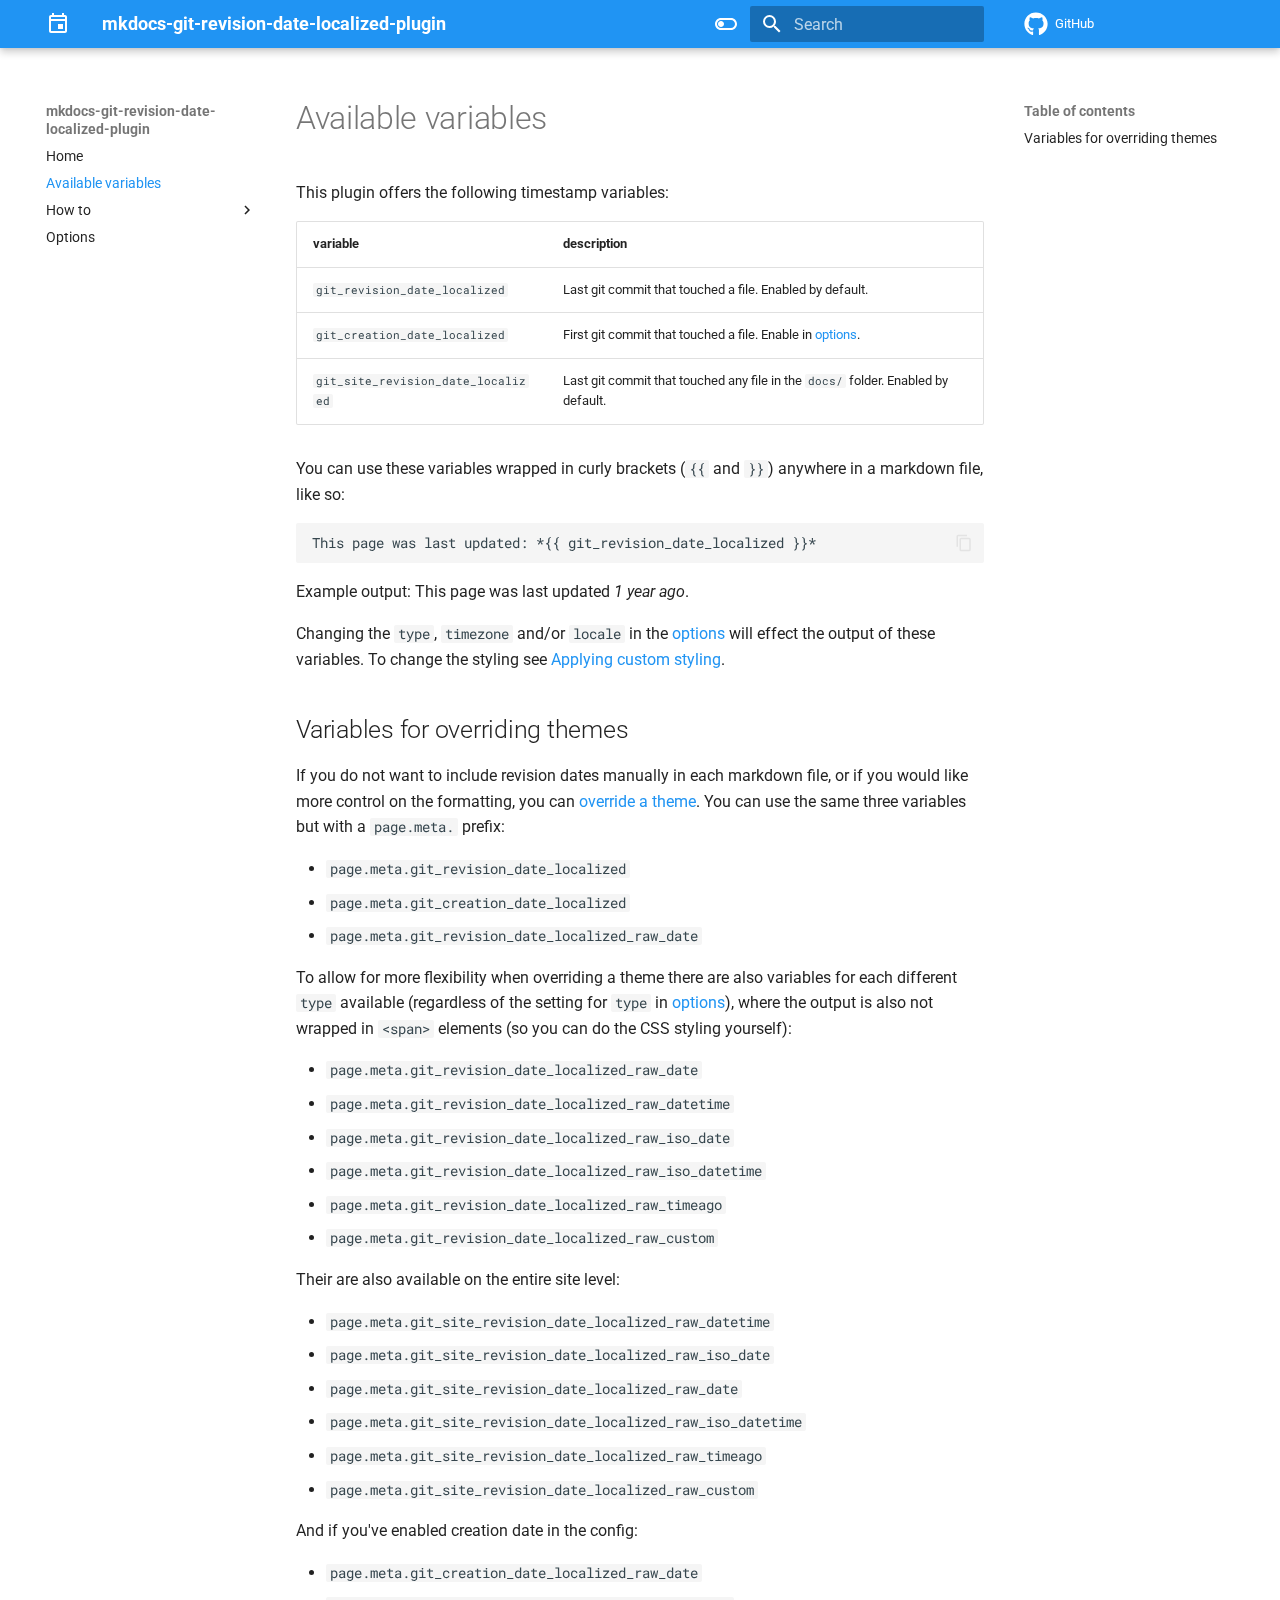
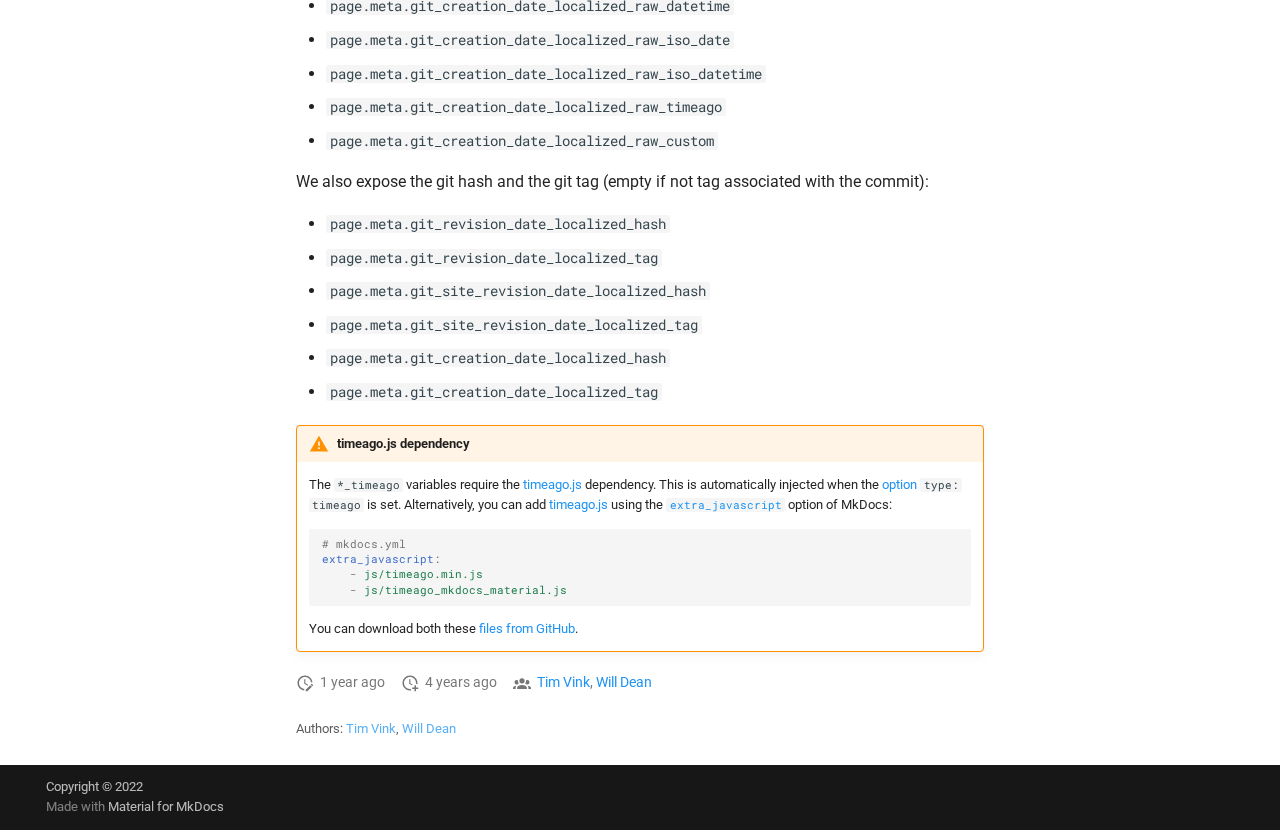
==== commit 91a8bd4b: "Deployed a7ab34d with MkDocs version: 1.6.1" ====
--- a/available-variables/index.html
+++ b/available-variables/index.html
@@ -18,7 +18,7 @@
       
       
       <link rel="icon" href="../assets/images/favicon.png">
-      <meta name="generator" content="mkdocs-1.5.3, mkdocs-material-9.5.2">
+      <meta name="generator" content="mkdocs-1.6.1, mkdocs-material-9.6.7">
     
     
       
@@ -26,7 +26,7 @@
       
     
     
-      <link rel="stylesheet" href="../assets/stylesheets/main.50c56a3b.min.css">
+      <link rel="stylesheet" href="../assets/stylesheets/main.8608ea7d.min.css">
       
         
         <link rel="stylesheet" href="../assets/stylesheets/palette.06af60db.min.css">
@@ -50,7 +50,7 @@
     
       <link rel="stylesheet" href="../css/timeago.css">
     
-    <script>__md_scope=new URL("..",location),__md_hash=e=>[...e].reduce((e,_)=>(e<<5)-e+_.charCodeAt(0),0),__md_get=(e,_=localStorage,t=__md_scope)=>JSON.parse(_.getItem(t.pathname+"."+e)),__md_set=(e,_,t=localStorage,a=__md_scope)=>{try{t.setItem(a.pathname+"."+e,JSON.stringify(_))}catch(e){}}</script>
+    <script>__md_scope=new URL("..",location),__md_hash=e=>[...e].reduce(((e,_)=>(e<<5)-e+_.charCodeAt(0)),0),__md_get=(e,_=localStorage,t=__md_scope)=>JSON.parse(_.getItem(t.pathname+"."+e)),__md_set=(e,_,t=localStorage,a=__md_scope)=>{try{t.setItem(a.pathname+"."+e,JSON.stringify(_))}catch(e){}}</script>
     
       
 
@@ -95,12 +95,12 @@
     <a href=".." title="mkdocs-git-revision-date-localized-plugin" class="md-header__button md-logo" aria-label="mkdocs-git-revision-date-localized-plugin" data-md-component="logo">
       
   
-  <svg xmlns="http://www.w3.org/2000/svg" viewBox="0 0 24 24"><path d="M12 12h5v5h-5v-5m7-9h-1V1h-2v2H8V1H6v2H5c-1.1 0-2 .9-2 2v14c0 1.1.9 2 2 2h14c1.1 0 2-.9 2-2V5c0-1.1-.9-2-2-2m0 2v2H5V5h14M5 19V9h14v10H5Z"/></svg>
+  <svg xmlns="http://www.w3.org/2000/svg" viewBox="0 0 24 24"><path d="M12 12h5v5h-5zm7-9h-1V1h-2v2H8V1H6v2H5c-1.1 0-2 .9-2 2v14c0 1.1.9 2 2 2h14c1.1 0 2-.9 2-2V5c0-1.1-.9-2-2-2m0 2v2H5V5zM5 19V9h14v10z"/></svg>
 
     </a>
     <label class="md-header__button md-icon" for="__drawer">
       
-      <svg xmlns="http://www.w3.org/2000/svg" viewBox="0 0 24 24"><path d="M3 6h18v2H3V6m0 5h18v2H3v-2m0 5h18v2H3v-2Z"/></svg>
+      <svg xmlns="http://www.w3.org/2000/svg" viewBox="0 0 24 24"><path d="M3 6h18v2H3zm0 5h18v2H3zm0 5h18v2H3z"/></svg>
     </label>
     <div class="md-header__title" data-md-component="header-title">
       <div class="md-header__ellipsis">
@@ -128,7 +128,7 @@
     <input class="md-option" data-md-color-media="(prefers-color-scheme: light)" data-md-color-scheme="default" data-md-color-primary="blue" data-md-color-accent="blue"  aria-label="Switch to dark mode"  type="radio" name="__palette" id="__palette_0">
     
       <label class="md-header__button md-icon" title="Switch to dark mode" for="__palette_1" hidden>
-        <svg xmlns="http://www.w3.org/2000/svg" viewBox="0 0 24 24"><path d="M17 6H7c-3.31 0-6 2.69-6 6s2.69 6 6 6h10c3.31 0 6-2.69 6-6s-2.69-6-6-6zm0 10H7c-2.21 0-4-1.79-4-4s1.79-4 4-4h10c2.21 0 4 1.79 4 4s-1.79 4-4 4zM7 9c-1.66 0-3 1.34-3 3s1.34 3 3 3 3-1.34 3-3-1.34-3-3-3z"/></svg>
+        <svg xmlns="http://www.w3.org/2000/svg" viewBox="0 0 24 24"><path d="M17 6H7c-3.31 0-6 2.69-6 6s2.69 6 6 6h10c3.31 0 6-2.69 6-6s-2.69-6-6-6m0 10H7c-2.21 0-4-1.79-4-4s1.79-4 4-4h10c2.21 0 4 1.79 4 4s-1.79 4-4 4M7 9c-1.66 0-3 1.34-3 3s1.34 3 3 3 3-1.34 3-3-1.34-3-3-3"/></svg>
       </label>
     
   
@@ -138,7 +138,7 @@
     <input class="md-option" data-md-color-media="(prefers-color-scheme: dark)" data-md-color-scheme="slate" data-md-color-primary="blue" data-md-color-accent="blue"  aria-label="Switch to light mode"  type="radio" name="__palette" id="__palette_1">
     
       <label class="md-header__button md-icon" title="Switch to light mode" for="__palette_0" hidden>
-        <svg xmlns="http://www.w3.org/2000/svg" viewBox="0 0 24 24"><path d="M17 7H7a5 5 0 0 0-5 5 5 5 0 0 0 5 5h10a5 5 0 0 0 5-5 5 5 0 0 0-5-5m0 8a3 3 0 0 1-3-3 3 3 0 0 1 3-3 3 3 0 0 1 3 3 3 3 0 0 1-3 3Z"/></svg>
+        <svg xmlns="http://www.w3.org/2000/svg" viewBox="0 0 24 24"><path d="M17 7H7a5 5 0 0 0-5 5 5 5 0 0 0 5 5h10a5 5 0 0 0 5-5 5 5 0 0 0-5-5m0 8a3 3 0 0 1-3-3 3 3 0 0 1 3-3 3 3 0 0 1 3 3 3 3 0 0 1-3 3"/></svg>
       </label>
     
   
@@ -146,13 +146,13 @@
       
     
     
-      <script>var media,input,key,value,palette=__md_get("__palette");if(palette&&palette.color){"(prefers-color-scheme)"===palette.color.media&&(media=matchMedia("(prefers-color-scheme: light)"),input=document.querySelector(media.matches?"[data-md-color-media='(prefers-color-scheme: light)']":"[data-md-color-media='(prefers-color-scheme: dark)']"),palette.color.media=input.getAttribute("data-md-color-media"),palette.color.scheme=input.getAttribute("data-md-color-scheme"),palette.color.primary=input.getAttribute("data-md-color-primary"),palette.color.accent=input.getAttribute("data-md-color-accent"));for([key,value]of Object.entries(palette.color))document.body.setAttribute("data-md-color-"+key,value)}</script>
+      <script>var palette=__md_get("__palette");if(palette&&palette.color){if("(prefers-color-scheme)"===palette.color.media){var media=matchMedia("(prefers-color-scheme: light)"),input=document.querySelector(media.matches?"[data-md-color-media='(prefers-color-scheme: light)']":"[data-md-color-media='(prefers-color-scheme: dark)']");palette.color.media=input.getAttribute("data-md-color-media"),palette.color.scheme=input.getAttribute("data-md-color-scheme"),palette.color.primary=input.getAttribute("data-md-color-primary"),palette.color.accent=input.getAttribute("data-md-color-accent")}for(var[key,value]of Object.entries(palette.color))document.body.setAttribute("data-md-color-"+key,value)}</script>
     
     
     
       <label class="md-header__button md-icon" for="__search">
         
-        <svg xmlns="http://www.w3.org/2000/svg" viewBox="0 0 24 24"><path d="M9.5 3A6.5 6.5 0 0 1 16 9.5c0 1.61-.59 3.09-1.56 4.23l.27.27h.79l5 5-1.5 1.5-5-5v-.79l-.27-.27A6.516 6.516 0 0 1 9.5 16 6.5 6.5 0 0 1 3 9.5 6.5 6.5 0 0 1 9.5 3m0 2C7 5 5 7 5 9.5S7 14 9.5 14 14 12 14 9.5 12 5 9.5 5Z"/></svg>
+        <svg xmlns="http://www.w3.org/2000/svg" viewBox="0 0 24 24"><path d="M9.5 3A6.5 6.5 0 0 1 16 9.5c0 1.61-.59 3.09-1.56 4.23l.27.27h.79l5 5-1.5 1.5-5-5v-.79l-.27-.27A6.52 6.52 0 0 1 9.5 16 6.5 6.5 0 0 1 3 9.5 6.5 6.5 0 0 1 9.5 3m0 2C7 5 5 7 5 9.5S7 14 9.5 14 14 12 14 9.5 12 5 9.5 5"/></svg>
       </label>
       <div class="md-search" data-md-component="search" role="dialog">
   <label class="md-search__overlay" for="__search"></label>
@@ -161,21 +161,21 @@
       <input type="text" class="md-search__input" name="query" aria-label="Search" placeholder="Search" autocapitalize="off" autocorrect="off" autocomplete="off" spellcheck="false" data-md-component="search-query" required>
       <label class="md-search__icon md-icon" for="__search">
         
-        <svg xmlns="http://www.w3.org/2000/svg" viewBox="0 0 24 24"><path d="M9.5 3A6.5 6.5 0 0 1 16 9.5c0 1.61-.59 3.09-1.56 4.23l.27.27h.79l5 5-1.5 1.5-5-5v-.79l-.27-.27A6.516 6.516 0 0 1 9.5 16 6.5 6.5 0 0 1 3 9.5 6.5 6.5 0 0 1 9.5 3m0 2C7 5 5 7 5 9.5S7 14 9.5 14 14 12 14 9.5 12 5 9.5 5Z"/></svg>
-        
-        <svg xmlns="http://www.w3.org/2000/svg" viewBox="0 0 24 24"><path d="M20 11v2H8l5.5 5.5-1.42 1.42L4.16 12l7.92-7.92L13.5 5.5 8 11h12Z"/></svg>
+        <svg xmlns="http://www.w3.org/2000/svg" viewBox="0 0 24 24"><path d="M9.5 3A6.5 6.5 0 0 1 16 9.5c0 1.61-.59 3.09-1.56 4.23l.27.27h.79l5 5-1.5 1.5-5-5v-.79l-.27-.27A6.52 6.52 0 0 1 9.5 16 6.5 6.5 0 0 1 3 9.5 6.5 6.5 0 0 1 9.5 3m0 2C7 5 5 7 5 9.5S7 14 9.5 14 14 12 14 9.5 12 5 9.5 5"/></svg>
+        
+        <svg xmlns="http://www.w3.org/2000/svg" viewBox="0 0 24 24"><path d="M20 11v2H8l5.5 5.5-1.42 1.42L4.16 12l7.92-7.92L13.5 5.5 8 11z"/></svg>
       </label>
       <nav class="md-search__options" aria-label="Search">
         
         <button type="reset" class="md-search__icon md-icon" title="Clear" aria-label="Clear" tabindex="-1">
           
-          <svg xmlns="http://www.w3.org/2000/svg" viewBox="0 0 24 24"><path d="M19 6.41 17.59 5 12 10.59 6.41 5 5 6.41 10.59 12 5 17.59 6.41 19 12 13.41 17.59 19 19 17.59 13.41 12 19 6.41Z"/></svg>
+          <svg xmlns="http://www.w3.org/2000/svg" viewBox="0 0 24 24"><path d="M19 6.41 17.59 5 12 10.59 6.41 5 5 6.41 10.59 12 5 17.59 6.41 19 12 13.41 17.59 19 19 17.59 13.41 12z"/></svg>
         </button>
       </nav>
       
     </form>
     <div class="md-search__output">
-      <div class="md-search__scrollwrap" data-md-scrollfix>
+      <div class="md-search__scrollwrap" tabindex="0" data-md-scrollfix>
         <div class="md-search-result" data-md-component="search-result">
           <div class="md-search-result__meta">
             Initializing search
@@ -192,7 +192,7 @@
         <a href="https://github.com/timvink/mkdocs-git-revision-date-localized-plugin" title="Go to repository" class="md-source" data-md-component="source">
   <div class="md-source__icon md-icon">
     
-    <svg xmlns="http://www.w3.org/2000/svg" viewBox="0 0 496 512"><!--! Font Awesome Free 6.5.1 by @fontawesome - https://fontawesome.com License - https://fontawesome.com/license/free (Icons: CC BY 4.0, Fonts: SIL OFL 1.1, Code: MIT License) Copyright 2023 Fonticons, Inc.--><path d="M165.9 397.4c0 2-2.3 3.6-5.2 3.6-3.3.3-5.6-1.3-5.6-3.6 0-2 2.3-3.6 5.2-3.6 3-.3 5.6 1.3 5.6 3.6zm-31.1-4.5c-.7 2 1.3 4.3 4.3 4.9 2.6 1 5.6 0 6.2-2s-1.3-4.3-4.3-5.2c-2.6-.7-5.5.3-6.2 2.3zm44.2-1.7c-2.9.7-4.9 2.6-4.6 4.9.3 2 2.9 3.3 5.9 2.6 2.9-.7 4.9-2.6 4.6-4.6-.3-1.9-3-3.2-5.9-2.9zM244.8 8C106.1 8 0 113.3 0 252c0 110.9 69.8 205.8 169.5 239.2 12.8 2.3 17.3-5.6 17.3-12.1 0-6.2-.3-40.4-.3-61.4 0 0-70 15-84.7-29.8 0 0-11.4-29.1-27.8-36.6 0 0-22.9-15.7 1.6-15.4 0 0 24.9 2 38.6 25.8 21.9 38.6 58.6 27.5 72.9 20.9 2.3-16 8.8-27.1 16-33.7-55.9-6.2-112.3-14.3-112.3-110.5 0-27.5 7.6-41.3 23.6-58.9-2.6-6.5-11.1-33.3 2.6-67.9 20.9-6.5 69 27 69 27 20-5.6 41.5-8.5 62.8-8.5s42.8 2.9 62.8 8.5c0 0 48.1-33.6 69-27 13.7 34.7 5.2 61.4 2.6 67.9 16 17.7 25.8 31.5 25.8 58.9 0 96.5-58.9 104.2-114.8 110.5 9.2 7.9 17 22.9 17 46.4 0 33.7-.3 75.4-.3 83.6 0 6.5 4.6 14.4 17.3 12.1C428.2 457.8 496 362.9 496 252 496 113.3 383.5 8 244.8 8zM97.2 352.9c-1.3 1-1 3.3.7 5.2 1.6 1.6 3.9 2.3 5.2 1 1.3-1 1-3.3-.7-5.2-1.6-1.6-3.9-2.3-5.2-1zm-10.8-8.1c-.7 1.3.3 2.9 2.3 3.9 1.6 1 3.6.7 4.3-.7.7-1.3-.3-2.9-2.3-3.9-2-.6-3.6-.3-4.3.7zm32.4 35.6c-1.6 1.3-1 4.3 1.3 6.2 2.3 2.3 5.2 2.6 6.5 1 1.3-1.3.7-4.3-1.3-6.2-2.2-2.3-5.2-2.6-6.5-1zm-11.4-14.7c-1.6 1-1.6 3.6 0 5.9 1.6 2.3 4.3 3.3 5.6 2.3 1.6-1.3 1.6-3.9 0-6.2-1.4-2.3-4-3.3-5.6-2z"/></svg>
+    <svg xmlns="http://www.w3.org/2000/svg" viewBox="0 0 496 512"><!--! Font Awesome Free 6.7.2 by @fontawesome - https://fontawesome.com License - https://fontawesome.com/license/free (Icons: CC BY 4.0, Fonts: SIL OFL 1.1, Code: MIT License) Copyright 2024 Fonticons, Inc.--><path d="M165.9 397.4c0 2-2.3 3.6-5.2 3.6-3.3.3-5.6-1.3-5.6-3.6 0-2 2.3-3.6 5.2-3.6 3-.3 5.6 1.3 5.6 3.6m-31.1-4.5c-.7 2 1.3 4.3 4.3 4.9 2.6 1 5.6 0 6.2-2s-1.3-4.3-4.3-5.2c-2.6-.7-5.5.3-6.2 2.3m44.2-1.7c-2.9.7-4.9 2.6-4.6 4.9.3 2 2.9 3.3 5.9 2.6 2.9-.7 4.9-2.6 4.6-4.6-.3-1.9-3-3.2-5.9-2.9M244.8 8C106.1 8 0 113.3 0 252c0 110.9 69.8 205.8 169.5 239.2 12.8 2.3 17.3-5.6 17.3-12.1 0-6.2-.3-40.4-.3-61.4 0 0-70 15-84.7-29.8 0 0-11.4-29.1-27.8-36.6 0 0-22.9-15.7 1.6-15.4 0 0 24.9 2 38.6 25.8 21.9 38.6 58.6 27.5 72.9 20.9 2.3-16 8.8-27.1 16-33.7-55.9-6.2-112.3-14.3-112.3-110.5 0-27.5 7.6-41.3 23.6-58.9-2.6-6.5-11.1-33.3 2.6-67.9 20.9-6.5 69 27 69 27 20-5.6 41.5-8.5 62.8-8.5s42.8 2.9 62.8 8.5c0 0 48.1-33.6 69-27 13.7 34.7 5.2 61.4 2.6 67.9 16 17.7 25.8 31.5 25.8 58.9 0 96.5-58.9 104.2-114.8 110.5 9.2 7.9 17 22.9 17 46.4 0 33.7-.3 75.4-.3 83.6 0 6.5 4.6 14.4 17.3 12.1C428.2 457.8 496 362.9 496 252 496 113.3 383.5 8 244.8 8M97.2 352.9c-1.3 1-1 3.3.7 5.2 1.6 1.6 3.9 2.3 5.2 1 1.3-1 1-3.3-.7-5.2-1.6-1.6-3.9-2.3-5.2-1m-10.8-8.1c-.7 1.3.3 2.9 2.3 3.9 1.6 1 3.6.7 4.3-.7.7-1.3-.3-2.9-2.3-3.9-2-.6-3.6-.3-4.3.7m32.4 35.6c-1.6 1.3-1 4.3 1.3 6.2 2.3 2.3 5.2 2.6 6.5 1 1.3-1.3.7-4.3-1.3-6.2-2.2-2.3-5.2-2.6-6.5-1m-11.4-14.7c-1.6 1-1.6 3.6 0 5.9s4.3 3.3 5.6 2.3c1.6-1.3 1.6-3.9 0-6.2-1.4-2.3-4-3.3-5.6-2"/></svg>
   </div>
   <div class="md-source__repository">
     GitHub
@@ -228,7 +228,7 @@
     <a href=".." title="mkdocs-git-revision-date-localized-plugin" class="md-nav__button md-logo" aria-label="mkdocs-git-revision-date-localized-plugin" data-md-component="logo">
       
   
-  <svg xmlns="http://www.w3.org/2000/svg" viewBox="0 0 24 24"><path d="M12 12h5v5h-5v-5m7-9h-1V1h-2v2H8V1H6v2H5c-1.1 0-2 .9-2 2v14c0 1.1.9 2 2 2h14c1.1 0 2-.9 2-2V5c0-1.1-.9-2-2-2m0 2v2H5V5h14M5 19V9h14v10H5Z"/></svg>
+  <svg xmlns="http://www.w3.org/2000/svg" viewBox="0 0 24 24"><path d="M12 12h5v5h-5zm7-9h-1V1h-2v2H8V1H6v2H5c-1.1 0-2 .9-2 2v14c0 1.1.9 2 2 2h14c1.1 0 2-.9 2-2V5c0-1.1-.9-2-2-2m0 2v2H5V5zM5 19V9h14v10z"/></svg>
 
     </a>
     mkdocs-git-revision-date-localized-plugin
@@ -238,7 +238,7 @@
       <a href="https://github.com/timvink/mkdocs-git-revision-date-localized-plugin" title="Go to repository" class="md-source" data-md-component="source">
   <div class="md-source__icon md-icon">
     
-    <svg xmlns="http://www.w3.org/2000/svg" viewBox="0 0 496 512"><!--! Font Awesome Free 6.5.1 by @fontawesome - https://fontawesome.com License - https://fontawesome.com/license/free (Icons: CC BY 4.0, Fonts: SIL OFL 1.1, Code: MIT License) Copyright 2023 Fonticons, Inc.--><path d="M165.9 397.4c0 2-2.3 3.6-5.2 3.6-3.3.3-5.6-1.3-5.6-3.6 0-2 2.3-3.6 5.2-3.6 3-.3 5.6 1.3 5.6 3.6zm-31.1-4.5c-.7 2 1.3 4.3 4.3 4.9 2.6 1 5.6 0 6.2-2s-1.3-4.3-4.3-5.2c-2.6-.7-5.5.3-6.2 2.3zm44.2-1.7c-2.9.7-4.9 2.6-4.6 4.9.3 2 2.9 3.3 5.9 2.6 2.9-.7 4.9-2.6 4.6-4.6-.3-1.9-3-3.2-5.9-2.9zM244.8 8C106.1 8 0 113.3 0 252c0 110.9 69.8 205.8 169.5 239.2 12.8 2.3 17.3-5.6 17.3-12.1 0-6.2-.3-40.4-.3-61.4 0 0-70 15-84.7-29.8 0 0-11.4-29.1-27.8-36.6 0 0-22.9-15.7 1.6-15.4 0 0 24.9 2 38.6 25.8 21.9 38.6 58.6 27.5 72.9 20.9 2.3-16 8.8-27.1 16-33.7-55.9-6.2-112.3-14.3-112.3-110.5 0-27.5 7.6-41.3 23.6-58.9-2.6-6.5-11.1-33.3 2.6-67.9 20.9-6.5 69 27 69 27 20-5.6 41.5-8.5 62.8-8.5s42.8 2.9 62.8 8.5c0 0 48.1-33.6 69-27 13.7 34.7 5.2 61.4 2.6 67.9 16 17.7 25.8 31.5 25.8 58.9 0 96.5-58.9 104.2-114.8 110.5 9.2 7.9 17 22.9 17 46.4 0 33.7-.3 75.4-.3 83.6 0 6.5 4.6 14.4 17.3 12.1C428.2 457.8 496 362.9 496 252 496 113.3 383.5 8 244.8 8zM97.2 352.9c-1.3 1-1 3.3.7 5.2 1.6 1.6 3.9 2.3 5.2 1 1.3-1 1-3.3-.7-5.2-1.6-1.6-3.9-2.3-5.2-1zm-10.8-8.1c-.7 1.3.3 2.9 2.3 3.9 1.6 1 3.6.7 4.3-.7.7-1.3-.3-2.9-2.3-3.9-2-.6-3.6-.3-4.3.7zm32.4 35.6c-1.6 1.3-1 4.3 1.3 6.2 2.3 2.3 5.2 2.6 6.5 1 1.3-1.3.7-4.3-1.3-6.2-2.2-2.3-5.2-2.6-6.5-1zm-11.4-14.7c-1.6 1-1.6 3.6 0 5.9 1.6 2.3 4.3 3.3 5.6 2.3 1.6-1.3 1.6-3.9 0-6.2-1.4-2.3-4-3.3-5.6-2z"/></svg>
+    <svg xmlns="http://www.w3.org/2000/svg" viewBox="0 0 496 512"><!--! Font Awesome Free 6.7.2 by @fontawesome - https://fontawesome.com License - https://fontawesome.com/license/free (Icons: CC BY 4.0, Fonts: SIL OFL 1.1, Code: MIT License) Copyright 2024 Fonticons, Inc.--><path d="M165.9 397.4c0 2-2.3 3.6-5.2 3.6-3.3.3-5.6-1.3-5.6-3.6 0-2 2.3-3.6 5.2-3.6 3-.3 5.6 1.3 5.6 3.6m-31.1-4.5c-.7 2 1.3 4.3 4.3 4.9 2.6 1 5.6 0 6.2-2s-1.3-4.3-4.3-5.2c-2.6-.7-5.5.3-6.2 2.3m44.2-1.7c-2.9.7-4.9 2.6-4.6 4.9.3 2 2.9 3.3 5.9 2.6 2.9-.7 4.9-2.6 4.6-4.6-.3-1.9-3-3.2-5.9-2.9M244.8 8C106.1 8 0 113.3 0 252c0 110.9 69.8 205.8 169.5 239.2 12.8 2.3 17.3-5.6 17.3-12.1 0-6.2-.3-40.4-.3-61.4 0 0-70 15-84.7-29.8 0 0-11.4-29.1-27.8-36.6 0 0-22.9-15.7 1.6-15.4 0 0 24.9 2 38.6 25.8 21.9 38.6 58.6 27.5 72.9 20.9 2.3-16 8.8-27.1 16-33.7-55.9-6.2-112.3-14.3-112.3-110.5 0-27.5 7.6-41.3 23.6-58.9-2.6-6.5-11.1-33.3 2.6-67.9 20.9-6.5 69 27 69 27 20-5.6 41.5-8.5 62.8-8.5s42.8 2.9 62.8 8.5c0 0 48.1-33.6 69-27 13.7 34.7 5.2 61.4 2.6 67.9 16 17.7 25.8 31.5 25.8 58.9 0 96.5-58.9 104.2-114.8 110.5 9.2 7.9 17 22.9 17 46.4 0 33.7-.3 75.4-.3 83.6 0 6.5 4.6 14.4 17.3 12.1C428.2 457.8 496 362.9 496 252 496 113.3 383.5 8 244.8 8M97.2 352.9c-1.3 1-1 3.3.7 5.2 1.6 1.6 3.9 2.3 5.2 1 1.3-1 1-3.3-.7-5.2-1.6-1.6-3.9-2.3-5.2-1m-10.8-8.1c-.7 1.3.3 2.9 2.3 3.9 1.6 1 3.6.7 4.3-.7.7-1.3-.3-2.9-2.3-3.9-2-.6-3.6-.3-4.3.7m32.4 35.6c-1.6 1.3-1 4.3 1.3 6.2 2.3 2.3 5.2 2.6 6.5 1 1.3-1.3.7-4.3-1.3-6.2-2.2-2.3-5.2-2.6-6.5-1m-11.4-14.7c-1.6 1-1.6 3.6 0 5.9s4.3 3.3 5.6 2.3c1.6-1.3 1.6-3.9 0-6.2-1.4-2.3-4-3.3-5.6-2"/></svg>
   </div>
   <div class="md-source__repository">
     GitHub
@@ -260,6 +260,7 @@
   
   <span class="md-ellipsis">
     Home
+    
   </span>
   
 
@@ -289,6 +290,7 @@
   
   <span class="md-ellipsis">
     Available variables
+    
   </span>
   
 
@@ -300,6 +302,7 @@
   
   <span class="md-ellipsis">
     Available variables
+    
   </span>
   
 
@@ -347,10 +350,8 @@
     
     
     
-    
     <li class="md-nav__item md-nav__item--nested">
       
-        
         
         
         <input class="md-nav__toggle md-toggle " type="checkbox" id="__nav_3" >
@@ -361,6 +362,7 @@
   
   <span class="md-ellipsis">
     How to
+    
   </span>
   
 
@@ -386,6 +388,7 @@
   
   <span class="md-ellipsis">
     Specify a locale
+    
   </span>
   
 
@@ -407,6 +410,7 @@
   
   <span class="md-ellipsis">
     Apply custom styling
+    
   </span>
   
 
@@ -428,6 +432,7 @@
   
   <span class="md-ellipsis">
     Customize a theme
+    
   </span>
   
 
@@ -456,6 +461,7 @@
   
   <span class="md-ellipsis">
     Options
+    
   </span>
   
 
@@ -514,16 +520,17 @@
   
                   
 
+
   
   
 
 
 <h1 id="available-variables">Available variables</h1>
-<p>This plugin offers the following variables:</p>
+<p>This plugin offers the following timestamp variables:</p>
 <table>
 <thead>
 <tr>
-<th style="text-align: left;">timestamp</th>
+<th style="text-align: left;">variable</th>
 <th style="text-align: left;">description</th>
 </tr>
 </thead>
@@ -546,7 +553,7 @@
 <pre id="__code_42"><span></span><button class="md-clipboard md-icon" title="Copy to clipboard" data-clipboard-target="#__code_42 > code"></button><code>This page was last updated: *&#123;{ git_revision_date_localized }}*
 </code></pre>
 
-<p>Example output: This page was last updated <em><span class="git-revision-date-localized-plugin git-revision-date-localized-plugin-timeago"><span class="timeago" datetime="2022-12-15T20:36:39+01:00" locale="en"></span></span><span class="git-revision-date-localized-plugin git-revision-date-localized-plugin-iso_date">2022-12-15</span></em>.</p>
+<p>Example output: This page was last updated <em><span class="git-revision-date-localized-plugin git-revision-date-localized-plugin-timeago" title="March 4, 2025 14:42:37"><span class="timeago" datetime="2025-03-04T14:42:37+01:00" locale="en"></span></span><span class="git-revision-date-localized-plugin git-revision-date-localized-plugin-iso_date" title="March 4, 2025 14:42:37">2025-03-04</span></em>.</p>
 <p>Changing the <code>type</code>, <code>timezone</code> and/or <code>locale</code> in the <a href="../options/">options</a> will effect the output of these variables. To change the styling see <a href="../howto/custom-styling/">Applying custom styling</a>.</p>
 <h2 id="variables-for-overriding-themes">Variables for overriding themes</h2>
 <p>If you do not want to include revision dates manually in each markdown file, or if you would like more control on the formatting, you can <a href="../howto/override-a-theme/">override a theme</a>. You can use the same three variables but with a <code>page.meta.</code> prefix:</p>
@@ -563,6 +570,9 @@
 <li><code>page.meta.git_revision_date_localized_raw_iso_datetime</code></li>
 <li><code>page.meta.git_revision_date_localized_raw_timeago</code></li>
 <li><code>page.meta.git_revision_date_localized_raw_custom</code></li>
+</ul>
+<p>Their are also available on the entire site level:</p>
+<ul>
 <li><code>page.meta.git_site_revision_date_localized_raw_datetime</code></li>
 <li><code>page.meta.git_site_revision_date_localized_raw_iso_date</code></li>
 <li><code>page.meta.git_site_revision_date_localized_raw_date</code></li>
@@ -579,6 +589,15 @@
 <li><code>page.meta.git_creation_date_localized_raw_timeago</code></li>
 <li><code>page.meta.git_creation_date_localized_raw_custom</code></li>
 </ul>
+<p>We also expose the git hash and the git tag (empty if not tag associated with the commit):</p>
+<ul>
+<li><code>page.meta.git_revision_date_localized_hash</code></li>
+<li><code>page.meta.git_revision_date_localized_tag</code></li>
+<li><code>page.meta.git_site_revision_date_localized_hash</code></li>
+<li><code>page.meta.git_site_revision_date_localized_tag</code></li>
+<li><code>page.meta.git_creation_date_localized_hash</code></li>
+<li><code>page.meta.git_creation_date_localized_tag</code></li>
+</ul>
 <div class="admonition warning">
 <p class="admonition-title">timeago.js dependency</p>
 <p>The <code>*_timeago</code> variables require the <a href="https://timeago.org/">timeago.js</a> dependency. This is automatically injected when the <a href="../options/">option</a> <code>type: timeago</code> is set. Alternatively, you can add <a href="https://timeago.org/">timeago.js</a> using the <a href="https://www.mkdocs.org/user-guide/configuration/#extra_javascript"><code>extra_javascript</code></a> option of MkDocs:</p>
@@ -609,9 +628,9 @@
       
   <span class="md-source-file__fact">
     <span class="md-icon" title="Last update">
-      <svg xmlns="http://www.w3.org/2000/svg" viewBox="0 0 24 24"><path d="M21 13.1c-.1 0-.3.1-.4.2l-1 1 2.1 2.1 1-1c.2-.2.2-.6 0-.8l-1.3-1.3c-.1-.1-.2-.2-.4-.2m-1.9 1.8-6.1 6V23h2.1l6.1-6.1-2.1-2M12.5 7v5.2l4 2.4-1 1L11 13V7h1.5M11 21.9c-5.1-.5-9-4.8-9-9.9C2 6.5 6.5 2 12 2c5.3 0 9.6 4.1 10 9.3-.3-.1-.6-.2-1-.2s-.7.1-1 .2C19.6 7.2 16.2 4 12 4c-4.4 0-8 3.6-8 8 0 4.1 3.1 7.5 7.1 7.9l-.1.2v1.8Z"/></svg>
+      <svg xmlns="http://www.w3.org/2000/svg" viewBox="0 0 24 24"><path d="M21 13.1c-.1 0-.3.1-.4.2l-1 1 2.1 2.1 1-1c.2-.2.2-.6 0-.8l-1.3-1.3c-.1-.1-.2-.2-.4-.2m-1.9 1.8-6.1 6V23h2.1l6.1-6.1zM12.5 7v5.2l4 2.4-1 1L11 13V7zM11 21.9c-5.1-.5-9-4.8-9-9.9C2 6.5 6.5 2 12 2c5.3 0 9.6 4.1 10 9.3-.3-.1-.6-.2-1-.2s-.7.1-1 .2C19.6 7.2 16.2 4 12 4c-4.4 0-8 3.6-8 8 0 4.1 3.1 7.5 7.1 7.9l-.1.2z"/></svg>
     </span>
-    <span class="git-revision-date-localized-plugin git-revision-date-localized-plugin-timeago"><span class="timeago" datetime="2022-12-15T20:36:39+01:00" locale="en"></span></span><span class="git-revision-date-localized-plugin git-revision-date-localized-plugin-iso_date">2022-12-15</span>
+    <span class="git-revision-date-localized-plugin git-revision-date-localized-plugin-timeago" title="March 4, 2025 14:42:37"><span class="timeago" datetime="2025-03-04T14:42:37+01:00" locale="en"></span></span><span class="git-revision-date-localized-plugin git-revision-date-localized-plugin-iso_date" title="March 4, 2025 14:42:37">2025-03-04</span>
   </span>
 
     
@@ -619,18 +638,19 @@
       
   <span class="md-source-file__fact">
     <span class="md-icon" title="Created">
-      <svg xmlns="http://www.w3.org/2000/svg" viewBox="0 0 24 24"><path d="M14.47 15.08 11 13V7h1.5v5.25l3.08 1.83c-.41.28-.79.62-1.11 1m-1.39 4.84c-.36.05-.71.08-1.08.08-4.42 0-8-3.58-8-8s3.58-8 8-8 8 3.58 8 8c0 .37-.03.72-.08 1.08.69.1 1.33.32 1.92.64.1-.56.16-1.13.16-1.72 0-5.5-4.5-10-10-10S2 6.5 2 12s4.47 10 10 10c.59 0 1.16-.06 1.72-.16-.32-.59-.54-1.23-.64-1.92M18 15v3h-3v2h3v3h2v-3h3v-2h-3v-3h-2Z"/></svg>
+      <svg xmlns="http://www.w3.org/2000/svg" viewBox="0 0 24 24"><path d="M14.47 15.08 11 13V7h1.5v5.25l3.08 1.83c-.41.28-.79.62-1.11 1m-1.39 4.84c-.36.05-.71.08-1.08.08-4.42 0-8-3.58-8-8s3.58-8 8-8 8 3.58 8 8c0 .37-.03.72-.08 1.08.69.1 1.33.32 1.92.64.1-.56.16-1.13.16-1.72 0-5.5-4.5-10-10-10S2 6.5 2 12s4.47 10 10 10c.59 0 1.16-.06 1.72-.16-.32-.59-.54-1.23-.64-1.92M18 15v3h-3v2h3v3h2v-3h3v-2h-3v-3z"/></svg>
     </span>
-    <span class="git-revision-date-localized-plugin git-revision-date-localized-plugin-timeago"><span class="timeago" datetime="2021-12-03T22:37:43+01:00" locale="en"></span></span><span class="git-revision-date-localized-plugin git-revision-date-localized-plugin-iso_date">2021-12-03</span>
-  </span>
-
-    
-    
-      
+    <span class="git-revision-date-localized-plugin git-revision-date-localized-plugin-timeago" title="December 3, 2021 22:37:43"><span class="timeago" datetime="2021-12-03T22:37:43+01:00" locale="en"></span></span><span class="git-revision-date-localized-plugin git-revision-date-localized-plugin-iso_date" title="December 3, 2021 22:37:43">2021-12-03</span>
+  </span>
+
+    
+    
+      
+  
   <span class="md-source-file__fact">
     <span class="md-icon" title="Contributors">
       
-        <svg xmlns="http://www.w3.org/2000/svg" viewBox="0 0 24 24"><path d="M12 5.5A3.5 3.5 0 0 1 15.5 9a3.5 3.5 0 0 1-3.5 3.5A3.5 3.5 0 0 1 8.5 9 3.5 3.5 0 0 1 12 5.5M5 8c.56 0 1.08.15 1.53.42-.15 1.43.27 2.85 1.13 3.96C7.16 13.34 6.16 14 5 14a3 3 0 0 1-3-3 3 3 0 0 1 3-3m14 0a3 3 0 0 1 3 3 3 3 0 0 1-3 3c-1.16 0-2.16-.66-2.66-1.62a5.536 5.536 0 0 0 1.13-3.96c.45-.27.97-.42 1.53-.42M5.5 18.25c0-2.07 2.91-3.75 6.5-3.75s6.5 1.68 6.5 3.75V20h-13v-1.75M0 20v-1.5c0-1.39 1.89-2.56 4.45-2.9-.59.68-.95 1.62-.95 2.65V20H0m24 0h-3.5v-1.75c0-1.03-.36-1.97-.95-2.65 2.56.34 4.45 1.51 4.45 2.9V20Z"/></svg>
+        <svg xmlns="http://www.w3.org/2000/svg" viewBox="0 0 24 24"><path d="M12 5.5A3.5 3.5 0 0 1 15.5 9a3.5 3.5 0 0 1-3.5 3.5A3.5 3.5 0 0 1 8.5 9 3.5 3.5 0 0 1 12 5.5M5 8c.56 0 1.08.15 1.53.42-.15 1.43.27 2.85 1.13 3.96C7.16 13.34 6.16 14 5 14a3 3 0 0 1-3-3 3 3 0 0 1 3-3m14 0a3 3 0 0 1 3 3 3 3 0 0 1-3 3c-1.16 0-2.16-.66-2.66-1.62a5.54 5.54 0 0 0 1.13-3.96c.45-.27.97-.42 1.53-.42M5.5 18.25c0-2.07 2.91-3.75 6.5-3.75s6.5 1.68 6.5 3.75V20h-13zM0 20v-1.5c0-1.39 1.89-2.56 4.45-2.9-.59.68-.95 1.62-.95 2.65V20zm24 0h-3.5v-1.75c0-1.03-.36-1.97-.95-2.65 2.56.34 4.45 1.51 4.45 2.9z"/></svg>
       
     </span>
     <nav>
@@ -662,7 +682,7 @@
             </div>
           
           
-  <script>var tabs=__md_get("__tabs");if(Array.isArray(tabs))e:for(var set of document.querySelectorAll(".tabbed-set")){var tab,labels=set.querySelector(".tabbed-labels");for(tab of tabs)for(var label of labels.getElementsByTagName("label"))if(label.innerText.trim()===tab){var input=document.getElementById(label.htmlFor);input.checked=!0;continue e}}</script>
+  <script>var tabs=__md_get("__tabs");if(Array.isArray(tabs))e:for(var set of document.querySelectorAll(".tabbed-set")){var labels=set.querySelector(".tabbed-labels");for(var tab of tabs)for(var label of labels.getElementsByTagName("label"))if(label.innerText.trim()===tab){var input=document.getElementById(label.htmlFor);input.checked=!0;continue e}}</script>
 
 <script>var target=document.getElementById(location.hash.slice(1));target&&target.name&&(target.checked=target.name.startsWith("__tabbed_"))</script>
         </div>
@@ -697,10 +717,10 @@
     </div>
     
     
-    <script id="__config" type="application/json">{"base": "..", "features": ["content.tabs.link"], "search": "../assets/javascripts/workers/search.f886a092.min.js", "translations": {"clipboard.copied": "Copied to clipboard", "clipboard.copy": "Copy to clipboard", "search.result.more.one": "1 more on this page", "search.result.more.other": "# more on this page", "search.result.none": "No matching documents", "search.result.one": "1 matching document", "search.result.other": "# matching documents", "search.result.placeholder": "Type to start searching", "search.result.term.missing": "Missing", "select.version": "Select version"}}</script>
-    
-    
-      <script src="../assets/javascripts/bundle.d7c377c4.min.js"></script>
+    <script id="__config" type="application/json">{"base": "..", "features": ["content.tabs.link"], "search": "../assets/javascripts/workers/search.f8cc74c7.min.js", "translations": {"clipboard.copied": "Copied to clipboard", "clipboard.copy": "Copy to clipboard", "search.result.more.one": "1 more on this page", "search.result.more.other": "# more on this page", "search.result.none": "No matching documents", "search.result.one": "1 matching document", "search.result.other": "# matching documents", "search.result.placeholder": "Type to start searching", "search.result.term.missing": "Missing", "select.version": "Select version"}}</script>
+    
+    
+      <script src="../assets/javascripts/bundle.c8b220af.min.js"></script>
       
         <script src="../js/timeago.min.js"></script>
       
--- a/assets/stylesheets/main.8608ea7d.min.css
+++ b/assets/stylesheets/main.8608ea7d.min.css
@@ -0,0 +1 @@
+@charset "UTF-8";html{-webkit-text-size-adjust:none;-moz-text-size-adjust:none;text-size-adjust:none;box-sizing:border-box}*,:after,:before{box-sizing:inherit}@media (prefers-reduced-motion){*,:after,:before{transition:none!important}}body{margin:0}a,button,input,label{-webkit-tap-highlight-color:transparent}a{color:inherit;text-decoration:none}hr{border:0;box-sizing:initial;display:block;height:.05rem;overflow:visible;padding:0}small{font-size:80%}sub,sup{line-height:1em}img{border-style:none}table{border-collapse:initial;border-spacing:0}td,th{font-weight:400;vertical-align:top}button{background:#0000;border:0;font-family:inherit;font-size:inherit;margin:0;padding:0}input{border:0;outline:none}:root{--md-primary-fg-color:#4051b5;--md-primary-fg-color--light:#5d6cc0;--md-primary-fg-color--dark:#303fa1;--md-primary-bg-color:#fff;--md-primary-bg-color--light:#ffffffb3;--md-accent-fg-color:#526cfe;--md-accent-fg-color--transparent:#526cfe1a;--md-accent-bg-color:#fff;--md-accent-bg-color--light:#ffffffb3}[data-md-color-scheme=default]{color-scheme:light}[data-md-color-scheme=default] img[src$="#gh-dark-mode-only"],[data-md-color-scheme=default] img[src$="#only-dark"]{display:none}:root,[data-md-color-scheme=default]{--md-hue:225deg;--md-default-fg-color:#000000de;--md-default-fg-color--light:#0000008a;--md-default-fg-color--lighter:#00000052;--md-default-fg-color--lightest:#00000012;--md-default-bg-color:#fff;--md-default-bg-color--light:#ffffffb3;--md-default-bg-color--lighter:#ffffff4d;--md-default-bg-color--lightest:#ffffff1f;--md-code-fg-color:#36464e;--md-code-bg-color:#f5f5f5;--md-code-hl-color:#4287ff;--md-code-hl-color--light:#4287ff1a;--md-code-hl-number-color:#d52a2a;--md-code-hl-special-color:#db1457;--md-code-hl-function-color:#a846b9;--md-code-hl-constant-color:#6e59d9;--md-code-hl-keyword-color:#3f6ec6;--md-code-hl-string-color:#1c7d4d;--md-code-hl-name-color:var(--md-code-fg-color);--md-code-hl-operator-color:var(--md-default-fg-color--light);--md-code-hl-punctuation-color:var(--md-default-fg-color--light);--md-code-hl-comment-color:var(--md-default-fg-color--light);--md-code-hl-generic-color:var(--md-default-fg-color--light);--md-code-hl-variable-color:var(--md-default-fg-color--light);--md-typeset-color:var(--md-default-fg-color);--md-typeset-a-color:var(--md-primary-fg-color);--md-typeset-del-color:#f5503d26;--md-typeset-ins-color:#0bd57026;--md-typeset-kbd-color:#fafafa;--md-typeset-kbd-accent-color:#fff;--md-typeset-kbd-border-color:#b8b8b8;--md-typeset-mark-color:#ffff0080;--md-typeset-table-color:#0000001f;--md-typeset-table-color--light:rgba(0,0,0,.035);--md-admonition-fg-color:var(--md-default-fg-color);--md-admonition-bg-color:var(--md-default-bg-color);--md-warning-fg-color:#000000de;--md-warning-bg-color:#ff9;--md-footer-fg-color:#fff;--md-footer-fg-color--light:#ffffffb3;--md-footer-fg-color--lighter:#ffffff73;--md-footer-bg-color:#000000de;--md-footer-bg-color--dark:#00000052;--md-shadow-z1:0 0.2rem 0.5rem #0000000d,0 0 0.05rem #0000001a;--md-shadow-z2:0 0.2rem 0.5rem #0000001a,0 0 0.05rem #00000040;--md-shadow-z3:0 0.2rem 0.5rem #0003,0 0 0.05rem #00000059}.md-icon svg{fill:currentcolor;display:block;height:1.2rem;width:1.2rem}body{-webkit-font-smoothing:antialiased;-moz-osx-font-smoothing:grayscale;--md-text-font-family:var(--md-text-font,_),-apple-system,BlinkMacSystemFont,Helvetica,Arial,sans-serif;--md-code-font-family:var(--md-code-font,_),SFMono-Regular,Consolas,Menlo,monospace}aside,body,input{font-feature-settings:"kern","liga";color:var(--md-typeset-color);font-family:var(--md-text-font-family)}code,kbd,pre{font-feature-settings:"kern";font-family:var(--md-code-font-family)}:root{--md-typeset-table-sort-icon:url('data:image/svg+xml;charset=utf-8,<svg xmlns="http://www.w3.org/2000/svg" viewBox="0 0 24 24"><path d="m18 21-4-4h3V7h-3l4-4 4 4h-3v10h3M2 19v-2h10v2M2 13v-2h7v2M2 7V5h4v2z"/></svg>');--md-typeset-table-sort-icon--asc:url('data:image/svg+xml;charset=utf-8,<svg xmlns="http://www.w3.org/2000/svg" viewBox="0 0 24 24"><path d="M19 17h3l-4 4-4-4h3V3h2M2 17h10v2H2M6 5v2H2V5m0 6h7v2H2z"/></svg>');--md-typeset-table-sort-icon--desc:url('data:image/svg+xml;charset=utf-8,<svg xmlns="http://www.w3.org/2000/svg" viewBox="0 0 24 24"><path d="M19 7h3l-4-4-4 4h3v14h2M2 17h10v2H2M6 5v2H2V5m0 6h7v2H2z"/></svg>')}.md-typeset{-webkit-print-color-adjust:exact;color-adjust:exact;font-size:.8rem;line-height:1.6;overflow-wrap:break-word}@media print{.md-typeset{font-size:.68rem}}.md-typeset blockquote,.md-typeset dl,.md-typeset figure,.md-typeset ol,.md-typeset pre,.md-typeset ul{margin-bottom:1em;margin-top:1em}.md-typeset h1{color:var(--md-default-fg-color--light);font-size:2em;line-height:1.3;margin:0 0 1.25em}.md-typeset h1,.md-typeset h2{font-weight:300;letter-spacing:-.01em}.md-typeset h2{font-size:1.5625em;line-height:1.4;margin:1.6em 0 .64em}.md-typeset h3{font-size:1.25em;font-weight:400;letter-spacing:-.01em;line-height:1.5;margin:1.6em 0 .8em}.md-typeset h2+h3{margin-top:.8em}.md-typeset h4{font-weight:700;letter-spacing:-.01em;margin:1em 0}.md-typeset h5,.md-typeset h6{color:var(--md-default-fg-color--light);font-size:.8em;font-weight:700;letter-spacing:-.01em;margin:1.25em 0}.md-typeset h5{text-transform:uppercase}.md-typeset h5 code{text-transform:none}.md-typeset hr{border-bottom:.05rem solid var(--md-default-fg-color--lightest);display:flow-root;margin:1.5em 0}.md-typeset a{color:var(--md-typeset-a-color);word-break:break-word}.md-typeset a,.md-typeset a:before{transition:color 125ms}.md-typeset a:focus,.md-typeset a:hover{color:var(--md-accent-fg-color)}.md-typeset a:focus code,.md-typeset a:hover code{background-color:var(--md-accent-fg-color--transparent)}.md-typeset a code{color:currentcolor;transition:background-color 125ms}.md-typeset a.focus-visible{outline-color:var(--md-accent-fg-color);outline-offset:.2rem}.md-typeset code,.md-typeset kbd,.md-typeset pre{color:var(--md-code-fg-color);direction:ltr;font-variant-ligatures:none}@media print{.md-typeset code,.md-typeset kbd,.md-typeset pre{white-space:pre-wrap}}.md-typeset code{background-color:var(--md-code-bg-color);border-radius:.1rem;-webkit-box-decoration-break:clone;box-decoration-break:clone;font-size:.85em;padding:0 .2941176471em;word-break:break-word}.md-typeset code:not(.focus-visible){-webkit-tap-highlight-color:transparent;outline:none}.md-typeset pre{display:flow-root;line-height:1.4;position:relative}.md-typeset pre>code{-webkit-box-decoration-break:slice;box-decoration-break:slice;box-shadow:none;display:block;margin:0;outline-color:var(--md-accent-fg-color);overflow:auto;padding:.7720588235em 1.1764705882em;scrollbar-color:var(--md-default-fg-color--lighter) #0000;scrollbar-width:thin;touch-action:auto;word-break:normal}.md-typeset pre>code:hover{scrollbar-color:var(--md-accent-fg-color) #0000}.md-typeset pre>code::-webkit-scrollbar{height:.2rem;width:.2rem}.md-typeset pre>code::-webkit-scrollbar-thumb{background-color:var(--md-default-fg-color--lighter)}.md-typeset pre>code::-webkit-scrollbar-thumb:hover{background-color:var(--md-accent-fg-color)}.md-typeset kbd{background-color:var(--md-typeset-kbd-color);border-radius:.1rem;box-shadow:0 .1rem 0 .05rem var(--md-typeset-kbd-border-color),0 .1rem 0 var(--md-typeset-kbd-border-color),0 -.1rem .2rem var(--md-typeset-kbd-accent-color) inset;color:var(--md-default-fg-color);display:inline-block;font-size:.75em;padding:0 .6666666667em;vertical-align:text-top;word-break:break-word}.md-typeset mark{background-color:var(--md-typeset-mark-color);-webkit-box-decoration-break:clone;box-decoration-break:clone;color:inherit;word-break:break-word}.md-typeset abbr{border-bottom:.05rem dotted var(--md-default-fg-color--light);cursor:help;text-decoration:none}.md-typeset small{opacity:.75}[dir=ltr] .md-typeset sub,[dir=ltr] .md-typeset sup{margin-left:.078125em}[dir=rtl] .md-typeset sub,[dir=rtl] .md-typeset sup{margin-right:.078125em}[dir=ltr] .md-typeset blockquote{padding-left:.6rem}[dir=rtl] .md-typeset blockquote{padding-right:.6rem}[dir=ltr] .md-typeset blockquote{border-left:.2rem solid var(--md-default-fg-color--lighter)}[dir=rtl] .md-typeset blockquote{border-right:.2rem solid var(--md-default-fg-color--lighter)}.md-typeset blockquote{color:var(--md-default-fg-color--light);margin-left:0;margin-right:0}.md-typeset ul{list-style-type:disc}.md-typeset ul[type]{list-style-type:revert-layer}[dir=ltr] .md-typeset ol,[dir=ltr] .md-typeset ul{margin-left:.625em}[dir=rtl] .md-typeset ol,[dir=rtl] .md-typeset ul{margin-right:.625em}.md-typeset ol,.md-typeset ul{padding:0}.md-typeset ol:not([hidden]),.md-typeset ul:not([hidden]){display:flow-root}.md-typeset ol ol,.md-typeset ul ol{list-style-type:lower-alpha}.md-typeset ol ol ol,.md-typeset ul ol ol{list-style-type:lower-roman}.md-typeset ol ol ol ol,.md-typeset ul ol ol ol{list-style-type:upper-alpha}.md-typeset ol ol ol ol ol,.md-typeset ul ol ol ol ol{list-style-type:upper-roman}.md-typeset ol[type],.md-typeset ul[type]{list-style-type:revert-layer}[dir=ltr] .md-typeset ol li,[dir=ltr] .md-typeset ul li{margin-left:1.25em}[dir=rtl] .md-typeset ol li,[dir=rtl] .md-typeset ul li{margin-right:1.25em}.md-typeset ol li,.md-typeset ul li{margin-bottom:.5em}.md-typeset ol li blockquote,.md-typeset ol li p,.md-typeset ul li blockquote,.md-typeset ul li p{margin:.5em 0}.md-typeset ol li:last-child,.md-typeset ul li:last-child{margin-bottom:0}[dir=ltr] .md-typeset ol li ol,[dir=ltr] .md-typeset ol li ul,[dir=ltr] .md-typeset ul li ol,[dir=ltr] .md-typeset ul li ul{margin-left:.625em}[dir=rtl] .md-typeset ol li ol,[dir=rtl] .md-typeset ol li ul,[dir=rtl] .md-typeset ul li ol,[dir=rtl] .md-typeset ul li ul{margin-right:.625em}.md-typeset ol li ol,.md-typeset ol li ul,.md-typeset ul li ol,.md-typeset ul li ul{margin-bottom:.5em;margin-top:.5em}[dir=ltr] .md-typeset dd{margin-left:1.875em}[dir=rtl] .md-typeset dd{margin-right:1.875em}.md-typeset dd{margin-bottom:1.5em;margin-top:1em}.md-typeset img,.md-typeset svg,.md-typeset video{height:auto;max-width:100%}.md-typeset img[align=left]{margin:1em 1em 1em 0}.md-typeset img[align=right]{margin:1em 0 1em 1em}.md-typeset img[align]:only-child{margin-top:0}.md-typeset figure{display:flow-root;margin:1em auto;max-width:100%;text-align:center;width:-moz-fit-content;width:fit-content}.md-typeset figure img{display:block;margin:0 auto}.md-typeset figcaption{font-style:italic;margin:1em auto;max-width:24rem}.md-typeset iframe{max-width:100%}.md-typeset table:not([class]){background-color:var(--md-default-bg-color);border:.05rem solid var(--md-typeset-table-color);border-radius:.1rem;display:inline-block;font-size:.64rem;max-width:100%;overflow:auto;touch-action:auto}@media print{.md-typeset table:not([class]){display:table}}.md-typeset table:not([class])+*{margin-top:1.5em}.md-typeset table:not([class]) td>:first-child,.md-typeset table:not([class]) th>:first-child{margin-top:0}.md-typeset table:not([class]) td>:last-child,.md-typeset table:not([class]) th>:last-child{margin-bottom:0}.md-typeset table:not([class]) td:not([align]),.md-typeset table:not([class]) th:not([align]){text-align:left}[dir=rtl] .md-typeset table:not([class]) td:not([align]),[dir=rtl] .md-typeset table:not([class]) th:not([align]){text-align:right}.md-typeset table:not([class]) th{font-weight:700;min-width:5rem;padding:.9375em 1.25em;vertical-align:top}.md-typeset table:not([class]) td{border-top:.05rem solid var(--md-typeset-table-color);padding:.9375em 1.25em;vertical-align:top}.md-typeset table:not([class]) tbody tr{transition:background-color 125ms}.md-typeset table:not([class]) tbody tr:hover{background-color:var(--md-typeset-table-color--light);box-shadow:0 .05rem 0 var(--md-default-bg-color) inset}.md-typeset table:not([class]) a{word-break:normal}.md-typeset table th[role=columnheader]{cursor:pointer}[dir=ltr] .md-typeset table th[role=columnheader]:after{margin-left:.5em}[dir=rtl] .md-typeset table th[role=columnheader]:after{margin-right:.5em}.md-typeset table th[role=columnheader]:after{content:"";display:inline-block;height:1.2em;-webkit-mask-image:var(--md-typeset-table-sort-icon);mask-image:var(--md-typeset-table-sort-icon);-webkit-mask-repeat:no-repeat;mask-repeat:no-repeat;-webkit-mask-size:contain;mask-size:contain;transition:background-color 125ms;vertical-align:text-bottom;width:1.2em}.md-typeset table th[role=columnheader]:hover:after{background-color:var(--md-default-fg-color--lighter)}.md-typeset table th[role=columnheader][aria-sort=ascending]:after{background-color:var(--md-default-fg-color--light);-webkit-mask-image:var(--md-typeset-table-sort-icon--asc);mask-image:var(--md-typeset-table-sort-icon--asc)}.md-typeset table th[role=columnheader][aria-sort=descending]:after{background-color:var(--md-default-fg-color--light);-webkit-mask-image:var(--md-typeset-table-sort-icon--desc);mask-image:var(--md-typeset-table-sort-icon--desc)}.md-typeset__scrollwrap{margin:1em -.8rem;overflow-x:auto;touch-action:auto}.md-typeset__table{display:inline-block;margin-bottom:.5em;padding:0 .8rem}@media print{.md-typeset__table{display:block}}html .md-typeset__table table{display:table;margin:0;overflow:hidden;width:100%}@media screen and (max-width:44.984375em){.md-content__inner>pre{margin:1em -.8rem}.md-content__inner>pre code{border-radius:0}}.md-typeset .md-author{border-radius:100%;display:block;flex-shrink:0;height:1.6rem;overflow:hidden;position:relative;transition:color 125ms,transform 125ms;width:1.6rem}.md-typeset .md-author img{display:block}.md-typeset .md-author--more{background:var(--md-default-fg-color--lightest);color:var(--md-default-fg-color--lighter);font-size:.6rem;font-weight:700;line-height:1.6rem;text-align:center}.md-typeset .md-author--long{height:2.4rem;width:2.4rem}.md-typeset a.md-author{transform:scale(1)}.md-typeset a.md-author img{border-radius:100%;filter:grayscale(100%) opacity(75%);transition:filter 125ms}.md-typeset a.md-author:focus,.md-typeset a.md-author:hover{transform:scale(1.1);z-index:1}.md-typeset a.md-author:focus img,.md-typeset a.md-author:hover img{filter:grayscale(0)}.md-banner{background-color:var(--md-footer-bg-color);color:var(--md-footer-fg-color);overflow:auto}@media print{.md-banner{display:none}}.md-banner--warning{background-color:var(--md-warning-bg-color);color:var(--md-warning-fg-color)}.md-banner__inner{font-size:.7rem;margin:.6rem auto;padding:0 .8rem}[dir=ltr] .md-banner__button{float:right}[dir=rtl] .md-banner__button{float:left}.md-banner__button{color:inherit;cursor:pointer;transition:opacity .25s}.no-js .md-banner__button{display:none}.md-banner__button:hover{opacity:.7}html{font-size:125%;height:100%;overflow-x:hidden}@media screen and (min-width:100em){html{font-size:137.5%}}@media screen and (min-width:125em){html{font-size:150%}}body{background-color:var(--md-default-bg-color);display:flex;flex-direction:column;font-size:.5rem;min-height:100%;position:relative;width:100%}@media print{body{display:block}}@media screen and (max-width:59.984375em){body[data-md-scrolllock]{position:fixed}}.md-grid{margin-left:auto;margin-right:auto;max-width:61rem}.md-container{display:flex;flex-direction:column;flex-grow:1}@media print{.md-container{display:block}}.md-main{flex-grow:1}.md-main__inner{display:flex;height:100%;margin-top:1.5rem}.md-ellipsis{overflow:hidden;text-overflow:ellipsis}.md-toggle{display:none}.md-option{height:0;opacity:0;position:absolute;width:0}.md-option:checked+label:not([hidden]){display:block}.md-option.focus-visible+label{outline-color:var(--md-accent-fg-color);outline-style:auto}.md-skip{background-color:var(--md-default-fg-color);border-radius:.1rem;color:var(--md-default-bg-color);font-size:.64rem;margin:.5rem;opacity:0;outline-color:var(--md-accent-fg-color);padding:.3rem .5rem;position:fixed;transform:translateY(.4rem);z-index:-1}.md-skip:focus{opacity:1;transform:translateY(0);transition:transform .25s cubic-bezier(.4,0,.2,1),opacity 175ms 75ms;z-index:10}@page{margin:25mm}:root{--md-clipboard-icon:url('data:image/svg+xml;charset=utf-8,<svg xmlns="http://www.w3.org/2000/svg" viewBox="0 0 24 24"><path d="M19 21H8V7h11m0-2H8a2 2 0 0 0-2 2v14a2 2 0 0 0 2 2h11a2 2 0 0 0 2-2V7a2 2 0 0 0-2-2m-3-4H4a2 2 0 0 0-2 2v14h2V3h12z"/></svg>')}.md-clipboard{border-radius:.1rem;color:var(--md-default-fg-color--lightest);cursor:pointer;height:1.5em;outline-color:var(--md-accent-fg-color);outline-offset:.1rem;position:absolute;right:.5em;top:.5em;transition:color .25s;width:1.5em;z-index:1}@media print{.md-clipboard{display:none}}.md-clipboard:not(.focus-visible){-webkit-tap-highlight-color:transparent;outline:none}:hover>.md-clipboard{color:var(--md-default-fg-color--light)}.md-clipboard:focus,.md-clipboard:hover{color:var(--md-accent-fg-color)}.md-clipboard:after{background-color:currentcolor;content:"";display:block;height:1.125em;margin:0 auto;-webkit-mask-image:var(--md-clipboard-icon);mask-image:var(--md-clipboard-icon);-webkit-mask-position:center;mask-position:center;-webkit-mask-repeat:no-repeat;mask-repeat:no-repeat;-webkit-mask-size:contain;mask-size:contain;width:1.125em}.md-clipboard--inline{cursor:pointer}.md-clipboard--inline code{transition:color .25s,background-color .25s}.md-clipboard--inline:focus code,.md-clipboard--inline:hover code{background-color:var(--md-accent-fg-color--transparent);color:var(--md-accent-fg-color)}.md-typeset .md-code__content{display:grid}@keyframes consent{0%{opacity:0;transform:translateY(100%)}to{opacity:1;transform:translateY(0)}}@keyframes overlay{0%{opacity:0}to{opacity:1}}.md-consent__overlay{animation:overlay .25s both;-webkit-backdrop-filter:blur(.1rem);backdrop-filter:blur(.1rem);background-color:#0000008a;height:100%;opacity:1;position:fixed;top:0;width:100%;z-index:5}.md-consent__inner{animation:consent .5s cubic-bezier(.1,.7,.1,1) both;background-color:var(--md-default-bg-color);border:0;border-radius:.1rem;bottom:0;box-shadow:0 0 .2rem #0000001a,0 .2rem .4rem #0003;max-height:100%;overflow:auto;padding:0;position:fixed;width:100%;z-index:5}.md-consent__form{padding:.8rem}.md-consent__settings{display:none;margin:1em 0}input:checked+.md-consent__settings{display:block}.md-consent__controls{margin-bottom:.8rem}.md-typeset .md-consent__controls .md-button{display:inline}@media screen and (max-width:44.984375em){.md-typeset .md-consent__controls .md-button{display:block;margin-top:.4rem;text-align:center;width:100%}}.md-consent label{cursor:pointer}.md-content{flex-grow:1;min-width:0}.md-content__inner{margin:0 .8rem 1.2rem;padding-top:.6rem}@media screen and (min-width:76.25em){[dir=ltr] .md-sidebar--primary:not([hidden])~.md-content>.md-content__inner{margin-left:1.2rem}[dir=ltr] .md-sidebar--secondary:not([hidden])~.md-content>.md-content__inner,[dir=rtl] .md-sidebar--primary:not([hidden])~.md-content>.md-content__inner{margin-right:1.2rem}[dir=rtl] .md-sidebar--secondary:not([hidden])~.md-content>.md-content__inner{margin-left:1.2rem}}.md-content__inner:before{content:"";display:block;height:.4rem}.md-content__inner>:last-child{margin-bottom:0}[dir=ltr] .md-content__button{float:right}[dir=rtl] .md-content__button{float:left}[dir=ltr] .md-content__button{margin-left:.4rem}[dir=rtl] .md-content__button{margin-right:.4rem}.md-content__button{margin:.4rem 0;padding:0}@media print{.md-content__button{display:none}}.md-typeset .md-content__button{color:var(--md-default-fg-color--lighter)}.md-content__button svg{display:inline;vertical-align:top}[dir=rtl] .md-content__button svg{transform:scaleX(-1)}[dir=ltr] .md-dialog{right:.8rem}[dir=rtl] .md-dialog{left:.8rem}.md-dialog{background-color:var(--md-default-fg-color);border-radius:.1rem;bottom:.8rem;box-shadow:var(--md-shadow-z3);min-width:11.1rem;opacity:0;padding:.4rem .6rem;pointer-events:none;position:fixed;transform:translateY(100%);transition:transform 0ms .4s,opacity .4s;z-index:4}@media print{.md-dialog{display:none}}.md-dialog--active{opacity:1;pointer-events:auto;transform:translateY(0);transition:transform .4s cubic-bezier(.075,.85,.175,1),opacity .4s}.md-dialog__inner{color:var(--md-default-bg-color);font-size:.7rem}.md-feedback{margin:2em 0 1em;text-align:center}.md-feedback fieldset{border:none;margin:0;padding:0}.md-feedback__title{font-weight:700;margin:1em auto}.md-feedback__inner{position:relative}.md-feedback__list{display:flex;flex-wrap:wrap;place-content:baseline center;position:relative}.md-feedback__list:hover .md-icon:not(:disabled){color:var(--md-default-fg-color--lighter)}:disabled .md-feedback__list{min-height:1.8rem}.md-feedback__icon{color:var(--md-default-fg-color--light);cursor:pointer;flex-shrink:0;margin:0 .1rem;transition:color 125ms}.md-feedback__icon:not(:disabled).md-icon:hover{color:var(--md-accent-fg-color)}.md-feedback__icon:disabled{color:var(--md-default-fg-color--lightest);pointer-events:none}.md-feedback__note{opacity:0;position:relative;transform:translateY(.4rem);transition:transform .4s cubic-bezier(.1,.7,.1,1),opacity .15s}.md-feedback__note>*{margin:0 auto;max-width:16rem}:disabled .md-feedback__note{opacity:1;transform:translateY(0)}@media print{.md-feedback{display:none}}.md-footer{background-color:var(--md-footer-bg-color);color:var(--md-footer-fg-color)}@media print{.md-footer{display:none}}.md-footer__inner{justify-content:space-between;overflow:auto;padding:.2rem}.md-footer__inner:not([hidden]){display:flex}.md-footer__link{align-items:end;display:flex;flex-grow:0.01;margin-bottom:.4rem;margin-top:1rem;max-width:100%;outline-color:var(--md-accent-fg-color);overflow:hidden;transition:opacity .25s}.md-footer__link:focus,.md-footer__link:hover{opacity:.7}[dir=rtl] .md-footer__link svg{transform:scaleX(-1)}@media screen and (max-width:44.984375em){.md-footer__link--prev{flex-shrink:0}.md-footer__link--prev .md-footer__title{display:none}}[dir=ltr] .md-footer__link--next{margin-left:auto}[dir=rtl] .md-footer__link--next{margin-right:auto}.md-footer__link--next{text-align:right}[dir=rtl] .md-footer__link--next{text-align:left}.md-footer__title{flex-grow:1;font-size:.9rem;margin-bottom:.7rem;max-width:calc(100% - 2.4rem);padding:0 1rem;white-space:nowrap}.md-footer__button{margin:.2rem;padding:.4rem}.md-footer__direction{font-size:.64rem;opacity:.7}.md-footer-meta{background-color:var(--md-footer-bg-color--dark)}.md-footer-meta__inner{display:flex;flex-wrap:wrap;justify-content:space-between;padding:.2rem}html .md-footer-meta.md-typeset a{color:var(--md-footer-fg-color--light)}html .md-footer-meta.md-typeset a:focus,html .md-footer-meta.md-typeset a:hover{color:var(--md-footer-fg-color)}.md-copyright{color:var(--md-footer-fg-color--lighter);font-size:.64rem;margin:auto .6rem;padding:.4rem 0;width:100%}@media screen and (min-width:45em){.md-copyright{width:auto}}.md-copyright__highlight{color:var(--md-footer-fg-color--light)}.md-social{display:inline-flex;gap:.2rem;margin:0 .4rem;padding:.2rem 0 .6rem}@media screen and (min-width:45em){.md-social{padding:.6rem 0}}.md-social__link{display:inline-block;height:1.6rem;text-align:center;width:1.6rem}.md-social__link:before{line-height:1.9}.md-social__link svg{fill:currentcolor;max-height:.8rem;vertical-align:-25%}.md-typeset .md-button{border:.1rem solid;border-radius:.1rem;color:var(--md-primary-fg-color);cursor:pointer;display:inline-block;font-weight:700;padding:.625em 2em;transition:color 125ms,background-color 125ms,border-color 125ms}.md-typeset .md-button--primary{background-color:var(--md-primary-fg-color);border-color:var(--md-primary-fg-color);color:var(--md-primary-bg-color)}.md-typeset .md-button:focus,.md-typeset .md-button:hover{background-color:var(--md-accent-fg-color);border-color:var(--md-accent-fg-color);color:var(--md-accent-bg-color)}[dir=ltr] .md-typeset .md-input{border-top-left-radius:.1rem}[dir=ltr] .md-typeset .md-input,[dir=rtl] .md-typeset .md-input{border-top-right-radius:.1rem}[dir=rtl] .md-typeset .md-input{border-top-left-radius:.1rem}.md-typeset .md-input{border-bottom:.1rem solid var(--md-default-fg-color--lighter);box-shadow:var(--md-shadow-z1);font-size:.8rem;height:1.8rem;padding:0 .6rem;transition:border .25s,box-shadow .25s}.md-typeset .md-input:focus,.md-typeset .md-input:hover{border-bottom-color:var(--md-accent-fg-color);box-shadow:var(--md-shadow-z2)}.md-typeset .md-input--stretch{width:100%}.md-header{background-color:var(--md-primary-fg-color);box-shadow:0 0 .2rem #0000,0 .2rem .4rem #0000;color:var(--md-primary-bg-color);display:block;left:0;position:sticky;right:0;top:0;z-index:4}@media print{.md-header{display:none}}.md-header[hidden]{transform:translateY(-100%);transition:transform .25s cubic-bezier(.8,0,.6,1),box-shadow .25s}.md-header--shadow{box-shadow:0 0 .2rem #0000001a,0 .2rem .4rem #0003;transition:transform .25s cubic-bezier(.1,.7,.1,1),box-shadow .25s}.md-header__inner{align-items:center;display:flex;padding:0 .2rem}.md-header__button{color:currentcolor;cursor:pointer;margin:.2rem;outline-color:var(--md-accent-fg-color);padding:.4rem;position:relative;transition:opacity .25s;vertical-align:middle;z-index:1}.md-header__button:hover{opacity:.7}.md-header__button:not([hidden]){display:inline-block}.md-header__button:not(.focus-visible){-webkit-tap-highlight-color:transparent;outline:none}.md-header__button.md-logo{margin:.2rem;padding:.4rem}@media screen and (max-width:76.234375em){.md-header__button.md-logo{display:none}}.md-header__button.md-logo img,.md-header__button.md-logo svg{fill:currentcolor;display:block;height:1.2rem;width:auto}@media screen and (min-width:60em){.md-header__button[for=__search]{display:none}}.no-js .md-header__button[for=__search]{display:none}[dir=rtl] .md-header__button[for=__search] svg{transform:scaleX(-1)}@media screen and (min-width:76.25em){.md-header__button[for=__drawer]{display:none}}.md-header__topic{display:flex;max-width:100%;position:absolute;transition:transform .4s cubic-bezier(.1,.7,.1,1),opacity .15s;white-space:nowrap}.md-header__topic+.md-header__topic{opacity:0;pointer-events:none;transform:translateX(1.25rem);transition:transform .4s cubic-bezier(1,.7,.1,.1),opacity .15s;z-index:-1}[dir=rtl] .md-header__topic+.md-header__topic{transform:translateX(-1.25rem)}.md-header__topic:first-child{font-weight:700}[dir=ltr] .md-header__title{margin-left:1rem;margin-right:.4rem}[dir=rtl] .md-header__title{margin-left:.4rem;margin-right:1rem}.md-header__title{flex-grow:1;font-size:.9rem;height:2.4rem;line-height:2.4rem}.md-header__title--active .md-header__topic{opacity:0;pointer-events:none;transform:translateX(-1.25rem);transition:transform .4s cubic-bezier(1,.7,.1,.1),opacity .15s;z-index:-1}[dir=rtl] .md-header__title--active .md-header__topic{transform:translateX(1.25rem)}.md-header__title--active .md-header__topic+.md-header__topic{opacity:1;pointer-events:auto;transform:translateX(0);transition:transform .4s cubic-bezier(.1,.7,.1,1),opacity .15s;z-index:0}.md-header__title>.md-header__ellipsis{height:100%;position:relative;width:100%}.md-header__option{display:flex;flex-shrink:0;max-width:100%;transition:max-width 0ms .25s,opacity .25s .25s;white-space:nowrap}[data-md-toggle=search]:checked~.md-header .md-header__option{max-width:0;opacity:0;transition:max-width 0ms,opacity 0ms}.md-header__option>input{bottom:0}.md-header__source{display:none}@media screen and (min-width:60em){[dir=ltr] .md-header__source{margin-left:1rem}[dir=rtl] .md-header__source{margin-right:1rem}.md-header__source{display:block;max-width:11.7rem;width:11.7rem}}@media screen and (min-width:76.25em){[dir=ltr] .md-header__source{margin-left:1.4rem}[dir=rtl] .md-header__source{margin-right:1.4rem}}.md-meta{color:var(--md-default-fg-color--light);font-size:.7rem;line-height:1.3}.md-meta__list{display:inline-flex;flex-wrap:wrap;list-style:none;margin:0;padding:0}.md-meta__item:not(:last-child):after{content:"·";margin-left:.2rem;margin-right:.2rem}.md-meta__link{color:var(--md-typeset-a-color)}.md-meta__link:focus,.md-meta__link:hover{color:var(--md-accent-fg-color)}.md-draft{background-color:#ff1744;border-radius:.125em;color:#fff;display:inline-block;font-weight:700;padding-left:.5714285714em;padding-right:.5714285714em}:root{--md-nav-icon--prev:url('data:image/svg+xml;charset=utf-8,<svg xmlns="http://www.w3.org/2000/svg" viewBox="0 0 24 24"><path d="M20 11v2H8l5.5 5.5-1.42 1.42L4.16 12l7.92-7.92L13.5 5.5 8 11z"/></svg>');--md-nav-icon--next:url('data:image/svg+xml;charset=utf-8,<svg xmlns="http://www.w3.org/2000/svg" viewBox="0 0 24 24"><path d="M8.59 16.58 13.17 12 8.59 7.41 10 6l6 6-6 6z"/></svg>');--md-toc-icon:url('data:image/svg+xml;charset=utf-8,<svg xmlns="http://www.w3.org/2000/svg" viewBox="0 0 24 24"><path d="M3 9h14V7H3zm0 4h14v-2H3zm0 4h14v-2H3zm16 0h2v-2h-2zm0-10v2h2V7zm0 6h2v-2h-2z"/></svg>')}.md-nav{font-size:.7rem;line-height:1.3}.md-nav__title{color:var(--md-default-fg-color--light);display:block;font-weight:700;overflow:hidden;padding:0 .6rem;text-overflow:ellipsis}.md-nav__title .md-nav__button{display:none}.md-nav__title .md-nav__button img{height:100%;width:auto}.md-nav__title .md-nav__button.md-logo img,.md-nav__title .md-nav__button.md-logo svg{fill:currentcolor;display:block;height:2.4rem;max-width:100%;object-fit:contain;width:auto}.md-nav__list{list-style:none;margin:0;padding:0}.md-nav__link{align-items:flex-start;display:flex;gap:.4rem;margin-top:.625em;scroll-snap-align:start;transition:color 125ms}.md-nav__link--passed{color:var(--md-default-fg-color--light)}.md-nav__item .md-nav__link--active,.md-nav__item .md-nav__link--active code{color:var(--md-typeset-a-color)}.md-nav__link .md-ellipsis{position:relative}[dir=ltr] .md-nav__link .md-icon:last-child{margin-left:auto}[dir=rtl] .md-nav__link .md-icon:last-child{margin-right:auto}.md-nav__link svg{fill:currentcolor;flex-shrink:0;height:1.3em;position:relative}.md-nav__link[for]:focus,.md-nav__link[for]:hover,.md-nav__link[href]:focus,.md-nav__link[href]:hover{color:var(--md-accent-fg-color);cursor:pointer}.md-nav__link.focus-visible{outline-color:var(--md-accent-fg-color);outline-offset:.2rem}.md-nav--primary .md-nav__link[for=__toc]{display:none}.md-nav--primary .md-nav__link[for=__toc] .md-icon:after{background-color:currentcolor;display:block;height:100%;-webkit-mask-image:var(--md-toc-icon);mask-image:var(--md-toc-icon);width:100%}.md-nav--primary .md-nav__link[for=__toc]~.md-nav{display:none}.md-nav__container>.md-nav__link{margin-top:0}.md-nav__container>.md-nav__link:first-child{flex-grow:1;min-width:0}.md-nav__icon{flex-shrink:0}.md-nav__source{display:none}@media screen and (max-width:76.234375em){.md-nav--primary,.md-nav--primary .md-nav{background-color:var(--md-default-bg-color);display:flex;flex-direction:column;height:100%;left:0;position:absolute;right:0;top:0;z-index:1}.md-nav--primary .md-nav__item,.md-nav--primary .md-nav__title{font-size:.8rem;line-height:1.5}.md-nav--primary .md-nav__title{background-color:var(--md-default-fg-color--lightest);color:var(--md-default-fg-color--light);cursor:pointer;height:5.6rem;line-height:2.4rem;padding:3rem .8rem .2rem;position:relative;white-space:nowrap}[dir=ltr] .md-nav--primary .md-nav__title .md-nav__icon{left:.4rem}[dir=rtl] .md-nav--primary .md-nav__title .md-nav__icon{right:.4rem}.md-nav--primary .md-nav__title .md-nav__icon{display:block;height:1.2rem;margin:.2rem;position:absolute;top:.4rem;width:1.2rem}.md-nav--primary .md-nav__title .md-nav__icon:after{background-color:currentcolor;content:"";display:block;height:100%;-webkit-mask-image:var(--md-nav-icon--prev);mask-image:var(--md-nav-icon--prev);-webkit-mask-position:center;mask-position:center;-webkit-mask-repeat:no-repeat;mask-repeat:no-repeat;-webkit-mask-size:contain;mask-size:contain;width:100%}.md-nav--primary .md-nav__title~.md-nav__list{background-color:var(--md-default-bg-color);box-shadow:0 .05rem 0 var(--md-default-fg-color--lightest) inset;overflow-y:auto;scroll-snap-type:y mandatory;touch-action:pan-y}.md-nav--primary .md-nav__title~.md-nav__list>:first-child{border-top:0}.md-nav--primary .md-nav__title[for=__drawer]{background-color:var(--md-primary-fg-color);color:var(--md-primary-bg-color);font-weight:700}.md-nav--primary .md-nav__title .md-logo{display:block;left:.2rem;margin:.2rem;padding:.4rem;position:absolute;right:.2rem;top:.2rem}.md-nav--primary .md-nav__list{flex:1}.md-nav--primary .md-nav__item{border-top:.05rem solid var(--md-default-fg-color--lightest)}.md-nav--primary .md-nav__item--active>.md-nav__link{color:var(--md-typeset-a-color)}.md-nav--primary .md-nav__item--active>.md-nav__link:focus,.md-nav--primary .md-nav__item--active>.md-nav__link:hover{color:var(--md-accent-fg-color)}.md-nav--primary .md-nav__link{margin-top:0;padding:.6rem .8rem}.md-nav--primary .md-nav__link svg{margin-top:.1em}.md-nav--primary .md-nav__link>.md-nav__link{padding:0}[dir=ltr] .md-nav--primary .md-nav__link .md-nav__icon{margin-right:-.2rem}[dir=rtl] .md-nav--primary .md-nav__link .md-nav__icon{margin-left:-.2rem}.md-nav--primary .md-nav__link .md-nav__icon{font-size:1.2rem;height:1.2rem;width:1.2rem}.md-nav--primary .md-nav__link .md-nav__icon:after{background-color:currentcolor;content:"";display:block;height:100%;-webkit-mask-image:var(--md-nav-icon--next);mask-image:var(--md-nav-icon--next);-webkit-mask-position:center;mask-position:center;-webkit-mask-repeat:no-repeat;mask-repeat:no-repeat;-webkit-mask-size:contain;mask-size:contain;width:100%}[dir=rtl] .md-nav--primary .md-nav__icon:after{transform:scale(-1)}.md-nav--primary .md-nav--secondary .md-nav{background-color:initial;position:static}[dir=ltr] .md-nav--primary .md-nav--secondary .md-nav .md-nav__link{padding-left:1.4rem}[dir=rtl] .md-nav--primary .md-nav--secondary .md-nav .md-nav__link{padding-right:1.4rem}[dir=ltr] .md-nav--primary .md-nav--secondary .md-nav .md-nav .md-nav__link{padding-left:2rem}[dir=rtl] .md-nav--primary .md-nav--secondary .md-nav .md-nav .md-nav__link{padding-right:2rem}[dir=ltr] .md-nav--primary .md-nav--secondary .md-nav .md-nav .md-nav .md-nav__link{padding-left:2.6rem}[dir=rtl] .md-nav--primary .md-nav--secondary .md-nav .md-nav .md-nav .md-nav__link{padding-right:2.6rem}[dir=ltr] .md-nav--primary .md-nav--secondary .md-nav .md-nav .md-nav .md-nav .md-nav__link{padding-left:3.2rem}[dir=rtl] .md-nav--primary .md-nav--secondary .md-nav .md-nav .md-nav .md-nav .md-nav__link{padding-right:3.2rem}.md-nav--secondary{background-color:initial}.md-nav__toggle~.md-nav{display:flex;opacity:0;transform:translateX(100%);transition:transform .25s cubic-bezier(.8,0,.6,1),opacity 125ms 50ms}[dir=rtl] .md-nav__toggle~.md-nav{transform:translateX(-100%)}.md-nav__toggle:checked~.md-nav{opacity:1;transform:translateX(0);transition:transform .25s cubic-bezier(.4,0,.2,1),opacity 125ms 125ms}.md-nav__toggle:checked~.md-nav>.md-nav__list{-webkit-backface-visibility:hidden;backface-visibility:hidden}}@media screen and (max-width:59.984375em){.md-nav--primary .md-nav__link[for=__toc]{display:flex}.md-nav--primary .md-nav__link[for=__toc] .md-icon:after{content:""}.md-nav--primary .md-nav__link[for=__toc]+.md-nav__link{display:none}.md-nav--primary .md-nav__link[for=__toc]~.md-nav{display:flex}.md-nav__source{background-color:var(--md-primary-fg-color--dark);color:var(--md-primary-bg-color);display:block;padding:0 .2rem}}@media screen and (min-width:60em) and (max-width:76.234375em){.md-nav--integrated .md-nav__link[for=__toc]{display:flex}.md-nav--integrated .md-nav__link[for=__toc] .md-icon:after{content:""}.md-nav--integrated .md-nav__link[for=__toc]+.md-nav__link{display:none}.md-nav--integrated .md-nav__link[for=__toc]~.md-nav{display:flex}}@media screen and (min-width:60em){.md-nav{margin-bottom:-.4rem}.md-nav--secondary .md-nav__title{background:var(--md-default-bg-color);box-shadow:0 0 .4rem .4rem var(--md-default-bg-color);position:sticky;top:0;z-index:1}.md-nav--secondary .md-nav__title[for=__toc]{scroll-snap-align:start}.md-nav--secondary .md-nav__title .md-nav__icon{display:none}[dir=ltr] .md-nav--secondary .md-nav__list{padding-left:.6rem}[dir=rtl] .md-nav--secondary .md-nav__list{padding-right:.6rem}.md-nav--secondary .md-nav__list{padding-bottom:.4rem}[dir=ltr] .md-nav--secondary .md-nav__item>.md-nav__link{margin-right:.4rem}[dir=rtl] .md-nav--secondary .md-nav__item>.md-nav__link{margin-left:.4rem}}@media screen and (min-width:76.25em){.md-nav{margin-bottom:-.4rem;transition:max-height .25s cubic-bezier(.86,0,.07,1)}.md-nav--primary .md-nav__title{background:var(--md-default-bg-color);box-shadow:0 0 .4rem .4rem var(--md-default-bg-color);position:sticky;top:0;z-index:1}.md-nav--primary .md-nav__title[for=__drawer]{scroll-snap-align:start}.md-nav--primary .md-nav__title .md-nav__icon{display:none}[dir=ltr] .md-nav--primary .md-nav__list{padding-left:.6rem}[dir=rtl] .md-nav--primary .md-nav__list{padding-right:.6rem}.md-nav--primary .md-nav__list{padding-bottom:.4rem}[dir=ltr] .md-nav--primary .md-nav__item>.md-nav__link{margin-right:.4rem}[dir=rtl] .md-nav--primary .md-nav__item>.md-nav__link{margin-left:.4rem}.md-nav__toggle~.md-nav{display:grid;grid-template-rows:minmax(.4rem,0fr);opacity:0;transition:grid-template-rows .25s cubic-bezier(.86,0,.07,1),opacity .25s,visibility 0ms .25s;visibility:collapse}.md-nav__toggle~.md-nav>.md-nav__list{overflow:hidden}.md-nav__toggle.md-toggle--indeterminate~.md-nav,.md-nav__toggle:checked~.md-nav{grid-template-rows:minmax(.4rem,1fr);opacity:1;transition:grid-template-rows .25s cubic-bezier(.86,0,.07,1),opacity .15s .1s,visibility 0ms;visibility:visible}.md-nav__toggle.md-toggle--indeterminate~.md-nav{transition:none}.md-nav__item--nested>.md-nav>.md-nav__title{display:none}.md-nav__item--section{display:block;margin:1.25em 0}.md-nav__item--section:last-child{margin-bottom:0}.md-nav__item--section>.md-nav__link{font-weight:700}.md-nav__item--section>.md-nav__link[for]{color:var(--md-default-fg-color--light)}.md-nav__item--section>.md-nav__link:not(.md-nav__container){pointer-events:none}.md-nav__item--section>.md-nav__link .md-icon,.md-nav__item--section>.md-nav__link>[for]{display:none}[dir=ltr] .md-nav__item--section>.md-nav{margin-left:-.6rem}[dir=rtl] .md-nav__item--section>.md-nav{margin-right:-.6rem}.md-nav__item--section>.md-nav{display:block;opacity:1;visibility:visible}.md-nav__item--section>.md-nav>.md-nav__list>.md-nav__item{padding:0}.md-nav__icon{border-radius:100%;height:.9rem;transition:background-color .25s;width:.9rem}.md-nav__icon:hover{background-color:var(--md-accent-fg-color--transparent)}.md-nav__icon:after{background-color:currentcolor;border-radius:100%;content:"";display:inline-block;height:100%;-webkit-mask-image:var(--md-nav-icon--next);mask-image:var(--md-nav-icon--next);-webkit-mask-position:center;mask-position:center;-webkit-mask-repeat:no-repeat;mask-repeat:no-repeat;-webkit-mask-size:contain;mask-size:contain;transition:transform .25s;vertical-align:-.1rem;width:100%}[dir=rtl] .md-nav__icon:after{transform:rotate(180deg)}.md-nav__item--nested .md-nav__toggle:checked~.md-nav__link .md-nav__icon:after,.md-nav__item--nested .md-toggle--indeterminate~.md-nav__link .md-nav__icon:after{transform:rotate(90deg)}.md-nav--lifted>.md-nav__list>.md-nav__item,.md-nav--lifted>.md-nav__title{display:none}.md-nav--lifted>.md-nav__list>.md-nav__item--active{display:block}.md-nav--lifted>.md-nav__list>.md-nav__item--active>.md-nav__link{background:var(--md-default-bg-color);box-shadow:0 0 .4rem .4rem var(--md-default-bg-color);margin-top:0;position:sticky;top:0;z-index:1}.md-nav--lifted>.md-nav__list>.md-nav__item--active>.md-nav__link:not(.md-nav__container){pointer-events:none}.md-nav--lifted>.md-nav__list>.md-nav__item--active.md-nav__item--section{margin:0}[dir=ltr] .md-nav--lifted>.md-nav__list>.md-nav__item>.md-nav:not(.md-nav--secondary){margin-left:-.6rem}[dir=rtl] .md-nav--lifted>.md-nav__list>.md-nav__item>.md-nav:not(.md-nav--secondary){margin-right:-.6rem}.md-nav--lifted>.md-nav__list>.md-nav__item>[for]{color:var(--md-default-fg-color--light)}.md-nav--lifted .md-nav[data-md-level="1"]{grid-template-rows:minmax(.4rem,1fr);opacity:1;visibility:visible}[dir=ltr] .md-nav--integrated>.md-nav__list>.md-nav__item--active .md-nav--secondary{border-left:.05rem solid var(--md-primary-fg-color)}[dir=rtl] .md-nav--integrated>.md-nav__list>.md-nav__item--active .md-nav--secondary{border-right:.05rem solid var(--md-primary-fg-color)}.md-nav--integrated>.md-nav__list>.md-nav__item--active .md-nav--secondary{display:block;margin-bottom:1.25em;opacity:1;visibility:visible}.md-nav--integrated>.md-nav__list>.md-nav__item--active .md-nav--secondary>.md-nav__list{overflow:visible;padding-bottom:0}.md-nav--integrated>.md-nav__list>.md-nav__item--active .md-nav--secondary>.md-nav__title{display:none}}.md-pagination{font-size:.8rem;font-weight:700;gap:.4rem}.md-pagination,.md-pagination>*{align-items:center;display:flex;justify-content:center}.md-pagination>*{border-radius:.2rem;height:1.8rem;min-width:1.8rem;text-align:center}.md-pagination__current{background-color:var(--md-default-fg-color--lightest);color:var(--md-default-fg-color--light)}.md-pagination__link{transition:color 125ms,background-color 125ms}.md-pagination__link:focus,.md-pagination__link:hover{background-color:var(--md-accent-fg-color--transparent);color:var(--md-accent-fg-color)}.md-pagination__link:focus svg,.md-pagination__link:hover svg{color:var(--md-accent-fg-color)}.md-pagination__link.focus-visible{outline-color:var(--md-accent-fg-color);outline-offset:.2rem}.md-pagination__link svg{fill:currentcolor;color:var(--md-default-fg-color--lighter);display:block;max-height:100%;width:1.2rem}.md-post__back{border-bottom:.05rem solid var(--md-default-fg-color--lightest);margin-bottom:1.2rem;padding-bottom:1.2rem}@media screen and (max-width:76.234375em){.md-post__back{display:none}}[dir=rtl] .md-post__back svg{transform:scaleX(-1)}.md-post__authors{display:flex;flex-direction:column;gap:.6rem;margin:0 .6rem 1.2rem}.md-post .md-post__meta a{transition:color 125ms}.md-post .md-post__meta a:focus,.md-post .md-post__meta a:hover{color:var(--md-accent-fg-color)}.md-post__title{color:var(--md-default-fg-color--light);font-weight:700}.md-post--excerpt{margin-bottom:3.2rem}.md-post--excerpt .md-post__header{align-items:center;display:flex;gap:.6rem;min-height:1.6rem}.md-post--excerpt .md-post__authors{align-items:center;display:inline-flex;flex-direction:row;gap:.2rem;margin:0;min-height:2.4rem}[dir=ltr] .md-post--excerpt .md-post__meta .md-meta__list{margin-right:.4rem}[dir=rtl] .md-post--excerpt .md-post__meta .md-meta__list{margin-left:.4rem}.md-post--excerpt .md-post__content>:first-child{--md-scroll-margin:6rem;margin-top:0}.md-post>.md-nav--secondary{margin:1em 0}.md-profile{align-items:center;display:flex;font-size:.7rem;gap:.6rem;line-height:1.4;width:100%}.md-profile__description{flex-grow:1}.md-content--post{display:flex}@media screen and (max-width:76.234375em){.md-content--post{flex-flow:column-reverse}}.md-content--post>.md-content__inner{flex-grow:1;min-width:0}@media screen and (min-width:76.25em){[dir=ltr] .md-content--post>.md-content__inner{margin-left:1.2rem}[dir=rtl] .md-content--post>.md-content__inner{margin-right:1.2rem}}@media screen and (max-width:76.234375em){.md-sidebar.md-sidebar--post{padding:0;position:static;width:100%}.md-sidebar.md-sidebar--post .md-sidebar__scrollwrap{overflow:visible}.md-sidebar.md-sidebar--post .md-sidebar__inner{padding:0}.md-sidebar.md-sidebar--post .md-post__meta{margin-left:.6rem;margin-right:.6rem}.md-sidebar.md-sidebar--post .md-nav__item{border:none;display:inline}.md-sidebar.md-sidebar--post .md-nav__list{display:inline-flex;flex-wrap:wrap;gap:.6rem;padding-bottom:.6rem;padding-top:.6rem}.md-sidebar.md-sidebar--post .md-nav__link{padding:0}.md-sidebar.md-sidebar--post .md-nav{height:auto;margin-bottom:0;position:static}}:root{--md-progress-value:0;--md-progress-delay:400ms}.md-progress{background:var(--md-primary-bg-color);height:.075rem;opacity:min(clamp(0,var(--md-progress-value),1),clamp(0,100 - var(--md-progress-value),1));position:fixed;top:0;transform:scaleX(calc(var(--md-progress-value)*1%));transform-origin:left;transition:transform .5s cubic-bezier(.19,1,.22,1),opacity .25s var(--md-progress-delay);width:100%;z-index:4}:root{--md-search-result-icon:url('data:image/svg+xml;charset=utf-8,<svg xmlns="http://www.w3.org/2000/svg" viewBox="0 0 24 24"><path d="M14 2H6a2 2 0 0 0-2 2v16a2 2 0 0 0 2 2h7c-.41-.25-.8-.56-1.14-.9-.33-.33-.61-.7-.86-1.1H6V4h7v5h5v1.18c.71.16 1.39.43 2 .82V8zm6.31 16.9c1.33-2.11.69-4.9-1.4-6.22-2.11-1.33-4.91-.68-6.22 1.4-1.34 2.11-.69 4.89 1.4 6.22 1.46.93 3.32.93 4.79.02L22 23.39 23.39 22zm-3.81.1a2.5 2.5 0 0 1-2.5-2.5 2.5 2.5 0 0 1 2.5-2.5 2.5 2.5 0 0 1 2.5 2.5 2.5 2.5 0 0 1-2.5 2.5"/></svg>')}.md-search{position:relative}@media screen and (min-width:60em){.md-search{padding:.2rem 0}}.no-js .md-search{display:none}.md-search__overlay{opacity:0;z-index:1}@media screen and (max-width:59.984375em){[dir=ltr] .md-search__overlay{left:-2.2rem}[dir=rtl] .md-search__overlay{right:-2.2rem}.md-search__overlay{background-color:var(--md-default-bg-color);border-radius:1rem;height:2rem;overflow:hidden;pointer-events:none;position:absolute;top:-1rem;transform-origin:center;transition:transform .3s .1s,opacity .2s .2s;width:2rem}[data-md-toggle=search]:checked~.md-header .md-search__overlay{opacity:1;transition:transform .4s,opacity .1s}}@media screen and (min-width:60em){[dir=ltr] .md-search__overlay{left:0}[dir=rtl] .md-search__overlay{right:0}.md-search__overlay{background-color:#0000008a;cursor:pointer;height:0;position:fixed;top:0;transition:width 0ms .25s,height 0ms .25s,opacity .25s;width:0}[data-md-toggle=search]:checked~.md-header .md-search__overlay{height:200vh;opacity:1;transition:width 0ms,height 0ms,opacity .25s;width:100%}}@media screen and (max-width:29.984375em){[data-md-toggle=search]:checked~.md-header .md-search__overlay{transform:scale(45)}}@media screen and (min-width:30em) and (max-width:44.984375em){[data-md-toggle=search]:checked~.md-header .md-search__overlay{transform:scale(60)}}@media screen and (min-width:45em) and (max-width:59.984375em){[data-md-toggle=search]:checked~.md-header .md-search__overlay{transform:scale(75)}}.md-search__inner{-webkit-backface-visibility:hidden;backface-visibility:hidden}@media screen and (max-width:59.984375em){[dir=ltr] .md-search__inner{left:0}[dir=rtl] .md-search__inner{right:0}.md-search__inner{height:0;opacity:0;overflow:hidden;position:fixed;top:0;transform:translateX(5%);transition:width 0ms .3s,height 0ms .3s,transform .15s cubic-bezier(.4,0,.2,1) .15s,opacity .15s .15s;width:0;z-index:2}[dir=rtl] .md-search__inner{transform:translateX(-5%)}[data-md-toggle=search]:checked~.md-header .md-search__inner{height:100%;opacity:1;transform:translateX(0);transition:width 0ms 0ms,height 0ms 0ms,transform .15s cubic-bezier(.1,.7,.1,1) .15s,opacity .15s .15s;width:100%}}@media screen and (min-width:60em){[dir=ltr] .md-search__inner{float:right}[dir=rtl] .md-search__inner{float:left}.md-search__inner{padding:.1rem 0;position:relative;transition:width .25s cubic-bezier(.1,.7,.1,1);width:11.7rem}}@media screen and (min-width:60em) and (max-width:76.234375em){[data-md-toggle=search]:checked~.md-header .md-search__inner{width:23.4rem}}@media screen and (min-width:76.25em){[data-md-toggle=search]:checked~.md-header .md-search__inner{width:34.4rem}}.md-search__form{background-color:var(--md-default-bg-color);box-shadow:0 0 .6rem #0000;height:2.4rem;position:relative;transition:color .25s,background-color .25s;z-index:2}@media screen and (min-width:60em){.md-search__form{background-color:#00000042;border-radius:.1rem;height:1.8rem}.md-search__form:hover{background-color:#ffffff1f}}[data-md-toggle=search]:checked~.md-header .md-search__form{background-color:var(--md-default-bg-color);border-radius:.1rem .1rem 0 0;box-shadow:0 0 .6rem #00000012;color:var(--md-default-fg-color)}[dir=ltr] .md-search__input{padding-left:3.6rem;padding-right:2.2rem}[dir=rtl] .md-search__input{padding-left:2.2rem;padding-right:3.6rem}.md-search__input{background:#0000;font-size:.9rem;height:100%;position:relative;text-overflow:ellipsis;width:100%;z-index:2}.md-search__input::placeholder{transition:color .25s}.md-search__input::placeholder,.md-search__input~.md-search__icon{color:var(--md-default-fg-color--light)}.md-search__input::-ms-clear{display:none}@media screen and (max-width:59.984375em){.md-search__input{font-size:.9rem;height:2.4rem;width:100%}}@media screen and (min-width:60em){[dir=ltr] .md-search__input{padding-left:2.2rem}[dir=rtl] .md-search__input{padding-right:2.2rem}.md-search__input{color:inherit;font-size:.8rem}.md-search__input::placeholder{color:var(--md-primary-bg-color--light)}.md-search__input+.md-search__icon{color:var(--md-primary-bg-color)}[data-md-toggle=search]:checked~.md-header .md-search__input{text-overflow:clip}[data-md-toggle=search]:checked~.md-header .md-search__input+.md-search__icon{color:var(--md-default-fg-color--light)}[data-md-toggle=search]:checked~.md-header .md-search__input::placeholder{color:#0000}}.md-search__icon{cursor:pointer;display:inline-block;height:1.2rem;transition:color .25s,opacity .25s;width:1.2rem}.md-search__icon:hover{opacity:.7}[dir=ltr] .md-search__icon[for=__search]{left:.5rem}[dir=rtl] .md-search__icon[for=__search]{right:.5rem}.md-search__icon[for=__search]{position:absolute;top:.3rem;z-index:2}[dir=rtl] .md-search__icon[for=__search] svg{transform:scaleX(-1)}@media screen and (max-width:59.984375em){[dir=ltr] .md-search__icon[for=__search]{left:.8rem}[dir=rtl] .md-search__icon[for=__search]{right:.8rem}.md-search__icon[for=__search]{top:.6rem}.md-search__icon[for=__search] svg:first-child{display:none}}@media screen and (min-width:60em){.md-search__icon[for=__search]{pointer-events:none}.md-search__icon[for=__search] svg:last-child{display:none}}[dir=ltr] .md-search__options{right:.5rem}[dir=rtl] .md-search__options{left:.5rem}.md-search__options{pointer-events:none;position:absolute;top:.3rem;z-index:2}@media screen and (max-width:59.984375em){[dir=ltr] .md-search__options{right:.8rem}[dir=rtl] .md-search__options{left:.8rem}.md-search__options{top:.6rem}}[dir=ltr] .md-search__options>.md-icon{margin-left:.2rem}[dir=rtl] .md-search__options>.md-icon{margin-right:.2rem}.md-search__options>.md-icon{color:var(--md-default-fg-color--light);opacity:0;transform:scale(.75);transition:transform .15s cubic-bezier(.1,.7,.1,1),opacity .15s}.md-search__options>.md-icon:not(.focus-visible){-webkit-tap-highlight-color:transparent;outline:none}[data-md-toggle=search]:checked~.md-header .md-search__input:valid~.md-search__options>.md-icon{opacity:1;pointer-events:auto;transform:scale(1)}[data-md-toggle=search]:checked~.md-header .md-search__input:valid~.md-search__options>.md-icon:hover{opacity:.7}[dir=ltr] .md-search__suggest{padding-left:3.6rem;padding-right:2.2rem}[dir=rtl] .md-search__suggest{padding-left:2.2rem;padding-right:3.6rem}.md-search__suggest{align-items:center;color:var(--md-default-fg-color--lighter);display:flex;font-size:.9rem;height:100%;opacity:0;position:absolute;top:0;transition:opacity 50ms;white-space:nowrap;width:100%}@media screen and (min-width:60em){[dir=ltr] .md-search__suggest{padding-left:2.2rem}[dir=rtl] .md-search__suggest{padding-right:2.2rem}.md-search__suggest{font-size:.8rem}}[data-md-toggle=search]:checked~.md-header .md-search__suggest{opacity:1;transition:opacity .3s .1s}[dir=ltr] .md-search__output{border-bottom-left-radius:.1rem}[dir=ltr] .md-search__output,[dir=rtl] .md-search__output{border-bottom-right-radius:.1rem}[dir=rtl] .md-search__output{border-bottom-left-radius:.1rem}.md-search__output{overflow:hidden;position:absolute;width:100%;z-index:1}@media screen and (max-width:59.984375em){.md-search__output{bottom:0;top:2.4rem}}@media screen and (min-width:60em){.md-search__output{opacity:0;top:1.9rem;transition:opacity .4s}[data-md-toggle=search]:checked~.md-header .md-search__output{box-shadow:var(--md-shadow-z3);opacity:1}}.md-search__scrollwrap{-webkit-backface-visibility:hidden;backface-visibility:hidden;background-color:var(--md-default-bg-color);height:100%;overflow-y:auto;touch-action:pan-y}@media (-webkit-max-device-pixel-ratio:1),(max-resolution:1dppx){.md-search__scrollwrap{transform:translateZ(0)}}@media screen and (min-width:60em) and (max-width:76.234375em){.md-search__scrollwrap{width:23.4rem}}@media screen and (min-width:76.25em){.md-search__scrollwrap{width:34.4rem}}@media screen and (min-width:60em){.md-search__scrollwrap{max-height:0;scrollbar-color:var(--md-default-fg-color--lighter) #0000;scrollbar-width:thin}[data-md-toggle=search]:checked~.md-header .md-search__scrollwrap{max-height:75vh}.md-search__scrollwrap:hover{scrollbar-color:var(--md-accent-fg-color) #0000}.md-search__scrollwrap::-webkit-scrollbar{height:.2rem;width:.2rem}.md-search__scrollwrap::-webkit-scrollbar-thumb{background-color:var(--md-default-fg-color--lighter)}.md-search__scrollwrap::-webkit-scrollbar-thumb:hover{background-color:var(--md-accent-fg-color)}}.md-search-result{color:var(--md-default-fg-color);word-break:break-word}.md-search-result__meta{background-color:var(--md-default-fg-color--lightest);color:var(--md-default-fg-color--light);font-size:.64rem;line-height:1.8rem;padding:0 .8rem;scroll-snap-align:start}@media screen and (min-width:60em){[dir=ltr] .md-search-result__meta{padding-left:2.2rem}[dir=rtl] .md-search-result__meta{padding-right:2.2rem}}.md-search-result__list{list-style:none;margin:0;padding:0;-webkit-user-select:none;user-select:none}.md-search-result__item{box-shadow:0 -.05rem var(--md-default-fg-color--lightest)}.md-search-result__item:first-child{box-shadow:none}.md-search-result__link{display:block;outline:none;scroll-snap-align:start;transition:background-color .25s}.md-search-result__link:focus,.md-search-result__link:hover{background-color:var(--md-accent-fg-color--transparent)}.md-search-result__link:last-child p:last-child{margin-bottom:.6rem}.md-search-result__more>summary{cursor:pointer;display:block;outline:none;position:sticky;scroll-snap-align:start;top:0;z-index:1}.md-search-result__more>summary::marker{display:none}.md-search-result__more>summary::-webkit-details-marker{display:none}.md-search-result__more>summary>div{color:var(--md-typeset-a-color);font-size:.64rem;padding:.75em .8rem;transition:color .25s,background-color .25s}@media screen and (min-width:60em){[dir=ltr] .md-search-result__more>summary>div{padding-left:2.2rem}[dir=rtl] .md-search-result__more>summary>div{padding-right:2.2rem}}.md-search-result__more>summary:focus>div,.md-search-result__more>summary:hover>div{background-color:var(--md-accent-fg-color--transparent);color:var(--md-accent-fg-color)}.md-search-result__more[open]>summary{background-color:var(--md-default-bg-color)}.md-search-result__article{overflow:hidden;padding:0 .8rem;position:relative}@media screen and (min-width:60em){[dir=ltr] .md-search-result__article{padding-left:2.2rem}[dir=rtl] .md-search-result__article{padding-right:2.2rem}}[dir=ltr] .md-search-result__icon{left:0}[dir=rtl] .md-search-result__icon{right:0}.md-search-result__icon{color:var(--md-default-fg-color--light);height:1.2rem;margin:.5rem;position:absolute;width:1.2rem}@media screen and (max-width:59.984375em){.md-search-result__icon{display:none}}.md-search-result__icon:after{background-color:currentcolor;content:"";display:inline-block;height:100%;-webkit-mask-image:var(--md-search-result-icon);mask-image:var(--md-search-result-icon);-webkit-mask-position:center;mask-position:center;-webkit-mask-repeat:no-repeat;mask-repeat:no-repeat;-webkit-mask-size:contain;mask-size:contain;width:100%}[dir=rtl] .md-search-result__icon:after{transform:scaleX(-1)}.md-search-result .md-typeset{color:var(--md-default-fg-color--light);font-size:.64rem;line-height:1.6}.md-search-result .md-typeset h1{color:var(--md-default-fg-color);font-size:.8rem;font-weight:400;line-height:1.4;margin:.55rem 0}.md-search-result .md-typeset h1 mark{text-decoration:none}.md-search-result .md-typeset h2{color:var(--md-default-fg-color);font-size:.64rem;font-weight:700;line-height:1.6;margin:.5em 0}.md-search-result .md-typeset h2 mark{text-decoration:none}.md-search-result__terms{color:var(--md-default-fg-color);display:block;font-size:.64rem;font-style:italic;margin:.5em 0}.md-search-result mark{background-color:initial;color:var(--md-accent-fg-color);text-decoration:underline}.md-select{position:relative;z-index:1}.md-select__inner{background-color:var(--md-default-bg-color);border-radius:.1rem;box-shadow:var(--md-shadow-z2);color:var(--md-default-fg-color);left:50%;margin-top:.2rem;max-height:0;opacity:0;position:absolute;top:calc(100% - .2rem);transform:translate3d(-50%,.3rem,0);transition:transform .25s 375ms,opacity .25s .25s,max-height 0ms .5s}.md-select:focus-within .md-select__inner,.md-select:hover .md-select__inner{max-height:10rem;opacity:1;transform:translate3d(-50%,0,0);transition:transform .25s cubic-bezier(.1,.7,.1,1),opacity .25s,max-height 0ms}.md-select__inner:after{border-bottom:.2rem solid #0000;border-bottom-color:var(--md-default-bg-color);border-left:.2rem solid #0000;border-right:.2rem solid #0000;border-top:0;content:"";height:0;left:50%;margin-left:-.2rem;margin-top:-.2rem;position:absolute;top:0;width:0}.md-select__list{border-radius:.1rem;font-size:.8rem;list-style-type:none;margin:0;max-height:inherit;overflow:auto;padding:0}.md-select__item{line-height:1.8rem}[dir=ltr] .md-select__link{padding-left:.6rem;padding-right:1.2rem}[dir=rtl] .md-select__link{padding-left:1.2rem;padding-right:.6rem}.md-select__link{cursor:pointer;display:block;outline:none;scroll-snap-align:start;transition:background-color .25s,color .25s;width:100%}.md-select__link:focus,.md-select__link:hover{color:var(--md-accent-fg-color)}.md-select__link:focus{background-color:var(--md-default-fg-color--lightest)}.md-sidebar{align-self:flex-start;flex-shrink:0;padding:1.2rem 0;position:sticky;top:2.4rem;width:12.1rem}@media print{.md-sidebar{display:none}}@media screen and (max-width:76.234375em){[dir=ltr] .md-sidebar--primary{left:-12.1rem}[dir=rtl] .md-sidebar--primary{right:-12.1rem}.md-sidebar--primary{background-color:var(--md-default-bg-color);display:block;height:100%;position:fixed;top:0;transform:translateX(0);transition:transform .25s cubic-bezier(.4,0,.2,1),box-shadow .25s;width:12.1rem;z-index:5}[data-md-toggle=drawer]:checked~.md-container .md-sidebar--primary{box-shadow:var(--md-shadow-z3);transform:translateX(12.1rem)}[dir=rtl] [data-md-toggle=drawer]:checked~.md-container .md-sidebar--primary{transform:translateX(-12.1rem)}.md-sidebar--primary .md-sidebar__scrollwrap{bottom:0;left:0;margin:0;overflow:hidden;position:absolute;right:0;scroll-snap-type:none;top:0}}@media screen and (min-width:76.25em){.md-sidebar{height:0}.no-js .md-sidebar{height:auto}.md-header--lifted~.md-container .md-sidebar{top:4.8rem}}.md-sidebar--secondary{display:none;order:2}@media screen and (min-width:60em){.md-sidebar--secondary{height:0}.no-js .md-sidebar--secondary{height:auto}.md-sidebar--secondary:not([hidden]){display:block}.md-sidebar--secondary .md-sidebar__scrollwrap{touch-action:pan-y}}.md-sidebar__scrollwrap{scrollbar-gutter:stable;-webkit-backface-visibility:hidden;backface-visibility:hidden;margin:0 .2rem;overflow-y:auto;scrollbar-color:var(--md-default-fg-color--lighter) #0000;scrollbar-width:thin}.md-sidebar__scrollwrap::-webkit-scrollbar{height:.2rem;width:.2rem}.md-sidebar__scrollwrap:focus-within,.md-sidebar__scrollwrap:hover{scrollbar-color:var(--md-accent-fg-color) #0000}.md-sidebar__scrollwrap:focus-within::-webkit-scrollbar-thumb,.md-sidebar__scrollwrap:hover::-webkit-scrollbar-thumb{background-color:var(--md-default-fg-color--lighter)}.md-sidebar__scrollwrap:focus-within::-webkit-scrollbar-thumb:hover,.md-sidebar__scrollwrap:hover::-webkit-scrollbar-thumb:hover{background-color:var(--md-accent-fg-color)}@supports selector(::-webkit-scrollbar){.md-sidebar__scrollwrap{scrollbar-gutter:auto}[dir=ltr] .md-sidebar__inner{padding-right:calc(100% - 11.5rem)}[dir=rtl] .md-sidebar__inner{padding-left:calc(100% - 11.5rem)}}@media screen and (max-width:76.234375em){.md-overlay{background-color:#0000008a;height:0;opacity:0;position:fixed;top:0;transition:width 0ms .25s,height 0ms .25s,opacity .25s;width:0;z-index:5}[data-md-toggle=drawer]:checked~.md-overlay{height:100%;opacity:1;transition:width 0ms,height 0ms,opacity .25s;width:100%}}@keyframes facts{0%{height:0}to{height:.65rem}}@keyframes fact{0%{opacity:0;transform:translateY(100%)}50%{opacity:0}to{opacity:1;transform:translateY(0)}}:root{--md-source-forks-icon:url('data:image/svg+xml;charset=utf-8,<svg xmlns="http://www.w3.org/2000/svg" viewBox="0 0 16 16"><path d="M5 5.372v.878c0 .414.336.75.75.75h4.5a.75.75 0 0 0 .75-.75v-.878a2.25 2.25 0 1 1 1.5 0v.878a2.25 2.25 0 0 1-2.25 2.25h-1.5v2.128a2.251 2.251 0 1 1-1.5 0V8.5h-1.5A2.25 2.25 0 0 1 3.5 6.25v-.878a2.25 2.25 0 1 1 1.5 0M5 3.25a.75.75 0 1 0-1.5 0 .75.75 0 0 0 1.5 0m6.75.75a.75.75 0 1 0 0-1.5.75.75 0 0 0 0 1.5m-3 8.75a.75.75 0 1 0-1.5 0 .75.75 0 0 0 1.5 0"/></svg>');--md-source-repositories-icon:url('data:image/svg+xml;charset=utf-8,<svg xmlns="http://www.w3.org/2000/svg" viewBox="0 0 16 16"><path d="M2 2.5A2.5 2.5 0 0 1 4.5 0h8.75a.75.75 0 0 1 .75.75v12.5a.75.75 0 0 1-.75.75h-2.5a.75.75 0 0 1 0-1.5h1.75v-2h-8a1 1 0 0 0-.714 1.7.75.75 0 1 1-1.072 1.05A2.5 2.5 0 0 1 2 11.5Zm10.5-1h-8a1 1 0 0 0-1 1v6.708A2.5 2.5 0 0 1 4.5 9h8ZM5 12.25a.25.25 0 0 1 .25-.25h3.5a.25.25 0 0 1 .25.25v3.25a.25.25 0 0 1-.4.2l-1.45-1.087a.25.25 0 0 0-.3 0L5.4 15.7a.25.25 0 0 1-.4-.2Z"/></svg>');--md-source-stars-icon:url('data:image/svg+xml;charset=utf-8,<svg xmlns="http://www.w3.org/2000/svg" viewBox="0 0 16 16"><path d="M8 .25a.75.75 0 0 1 .673.418l1.882 3.815 4.21.612a.75.75 0 0 1 .416 1.279l-3.046 2.97.719 4.192a.751.751 0 0 1-1.088.791L8 12.347l-3.766 1.98a.75.75 0 0 1-1.088-.79l.72-4.194L.818 6.374a.75.75 0 0 1 .416-1.28l4.21-.611L7.327.668A.75.75 0 0 1 8 .25m0 2.445L6.615 5.5a.75.75 0 0 1-.564.41l-3.097.45 2.24 2.184a.75.75 0 0 1 .216.664l-.528 3.084 2.769-1.456a.75.75 0 0 1 .698 0l2.77 1.456-.53-3.084a.75.75 0 0 1 .216-.664l2.24-2.183-3.096-.45a.75.75 0 0 1-.564-.41z"/></svg>');--md-source-version-icon:url('data:image/svg+xml;charset=utf-8,<svg xmlns="http://www.w3.org/2000/svg" viewBox="0 0 16 16"><path d="M1 7.775V2.75C1 1.784 1.784 1 2.75 1h5.025c.464 0 .91.184 1.238.513l6.25 6.25a1.75 1.75 0 0 1 0 2.474l-5.026 5.026a1.75 1.75 0 0 1-2.474 0l-6.25-6.25A1.75 1.75 0 0 1 1 7.775m1.5 0c0 .066.026.13.073.177l6.25 6.25a.25.25 0 0 0 .354 0l5.025-5.025a.25.25 0 0 0 0-.354l-6.25-6.25a.25.25 0 0 0-.177-.073H2.75a.25.25 0 0 0-.25.25ZM6 5a1 1 0 1 1 0 2 1 1 0 0 1 0-2"/></svg>')}.md-source{-webkit-backface-visibility:hidden;backface-visibility:hidden;display:block;font-size:.65rem;line-height:1.2;outline-color:var(--md-accent-fg-color);transition:opacity .25s;white-space:nowrap}.md-source:hover{opacity:.7}.md-source__icon{display:inline-block;height:2.4rem;vertical-align:middle;width:2rem}[dir=ltr] .md-source__icon svg{margin-left:.6rem}[dir=rtl] .md-source__icon svg{margin-right:.6rem}.md-source__icon svg{margin-top:.6rem}[dir=ltr] .md-source__icon+.md-source__repository{padding-left:2rem}[dir=rtl] .md-source__icon+.md-source__repository{padding-right:2rem}[dir=ltr] .md-source__icon+.md-source__repository{margin-left:-2rem}[dir=rtl] .md-source__icon+.md-source__repository{margin-right:-2rem}[dir=ltr] .md-source__repository{margin-left:.6rem}[dir=rtl] .md-source__repository{margin-right:.6rem}.md-source__repository{display:inline-block;max-width:calc(100% - 1.2rem);overflow:hidden;text-overflow:ellipsis;vertical-align:middle}.md-source__facts{display:flex;font-size:.55rem;gap:.4rem;list-style-type:none;margin:.1rem 0 0;opacity:.75;overflow:hidden;padding:0;width:100%}.md-source__repository--active .md-source__facts{animation:facts .25s ease-in}.md-source__fact{overflow:hidden;text-overflow:ellipsis}.md-source__repository--active .md-source__fact{animation:fact .4s ease-out}[dir=ltr] .md-source__fact:before{margin-right:.1rem}[dir=rtl] .md-source__fact:before{margin-left:.1rem}.md-source__fact:before{background-color:currentcolor;content:"";display:inline-block;height:.6rem;-webkit-mask-position:center;mask-position:center;-webkit-mask-repeat:no-repeat;mask-repeat:no-repeat;-webkit-mask-size:contain;mask-size:contain;vertical-align:text-top;width:.6rem}.md-source__fact:nth-child(1n+2){flex-shrink:0}.md-source__fact--version:before{-webkit-mask-image:var(--md-source-version-icon);mask-image:var(--md-source-version-icon)}.md-source__fact--stars:before{-webkit-mask-image:var(--md-source-stars-icon);mask-image:var(--md-source-stars-icon)}.md-source__fact--forks:before{-webkit-mask-image:var(--md-source-forks-icon);mask-image:var(--md-source-forks-icon)}.md-source__fact--repositories:before{-webkit-mask-image:var(--md-source-repositories-icon);mask-image:var(--md-source-repositories-icon)}.md-source-file{margin:1em 0}[dir=ltr] .md-source-file__fact{margin-right:.6rem}[dir=rtl] .md-source-file__fact{margin-left:.6rem}.md-source-file__fact{align-items:center;color:var(--md-default-fg-color--light);display:inline-flex;font-size:.68rem;gap:.3rem}.md-source-file__fact .md-icon{flex-shrink:0;margin-bottom:.05rem}[dir=ltr] .md-source-file__fact .md-author{float:left}[dir=rtl] .md-source-file__fact .md-author{float:right}.md-source-file__fact .md-author{margin-right:.2rem}.md-source-file__fact svg{width:.9rem}:root{--md-status:url('data:image/svg+xml;charset=utf-8,<svg xmlns="http://www.w3.org/2000/svg" viewBox="0 0 24 24"><path d="M11 9h2V7h-2m1 13c-4.41 0-8-3.59-8-8s3.59-8 8-8 8 3.59 8 8-3.59 8-8 8m0-18A10 10 0 0 0 2 12a10 10 0 0 0 10 10 10 10 0 0 0 10-10A10 10 0 0 0 12 2m-1 15h2v-6h-2z"/></svg>');--md-status--new:url('data:image/svg+xml;charset=utf-8,<svg xmlns="http://www.w3.org/2000/svg" viewBox="0 0 24 24"><path d="m23 12-2.44-2.78.34-3.68-3.61-.82-1.89-3.18L12 3 8.6 1.54 6.71 4.72l-3.61.81.34 3.68L1 12l2.44 2.78-.34 3.69 3.61.82 1.89 3.18L12 21l3.4 1.46 1.89-3.18 3.61-.82-.34-3.68zm-10 5h-2v-2h2zm0-4h-2V7h2z"/></svg>');--md-status--deprecated:url('data:image/svg+xml;charset=utf-8,<svg xmlns="http://www.w3.org/2000/svg" viewBox="0 0 24 24"><path d="M9 3v1H4v2h1v13a2 2 0 0 0 2 2h10a2 2 0 0 0 2-2V6h1V4h-5V3zm0 5h2v9H9zm4 0h2v9h-2z"/></svg>');--md-status--encrypted:url('data:image/svg+xml;charset=utf-8,<svg xmlns="http://www.w3.org/2000/svg" viewBox="0 0 24 24"><path d="M12 1 3 5v6c0 5.55 3.84 10.74 9 12 5.16-1.26 9-6.45 9-12V5zm0 6c1.4 0 2.8 1.1 2.8 2.5V11c.6 0 1.2.6 1.2 1.3v3.5c0 .6-.6 1.2-1.3 1.2H9.2c-.6 0-1.2-.6-1.2-1.3v-3.5c0-.6.6-1.2 1.2-1.2V9.5C9.2 8.1 10.6 7 12 7m0 1.2c-.8 0-1.5.5-1.5 1.3V11h3V9.5c0-.8-.7-1.3-1.5-1.3"/></svg>')}.md-status:after{background-color:var(--md-default-fg-color--light);content:"";display:inline-block;height:1.125em;-webkit-mask-image:var(--md-status);mask-image:var(--md-status);-webkit-mask-position:center;mask-position:center;-webkit-mask-repeat:no-repeat;mask-repeat:no-repeat;-webkit-mask-size:contain;mask-size:contain;vertical-align:text-bottom;width:1.125em}.md-status:hover:after{background-color:currentcolor}.md-status--new:after{-webkit-mask-image:var(--md-status--new);mask-image:var(--md-status--new)}.md-status--deprecated:after{-webkit-mask-image:var(--md-status--deprecated);mask-image:var(--md-status--deprecated)}.md-status--encrypted:after{-webkit-mask-image:var(--md-status--encrypted);mask-image:var(--md-status--encrypted)}.md-tabs{background-color:var(--md-primary-fg-color);color:var(--md-primary-bg-color);display:block;line-height:1.3;overflow:auto;width:100%;z-index:3}@media print{.md-tabs{display:none}}@media screen and (max-width:76.234375em){.md-tabs{display:none}}.md-tabs[hidden]{pointer-events:none}[dir=ltr] .md-tabs__list{margin-left:.2rem}[dir=rtl] .md-tabs__list{margin-right:.2rem}.md-tabs__list{contain:content;display:flex;list-style:none;margin:0;overflow:auto;padding:0;scrollbar-width:none;white-space:nowrap}.md-tabs__list::-webkit-scrollbar{display:none}.md-tabs__item{height:2.4rem;padding-left:.6rem;padding-right:.6rem}.md-tabs__item--active .md-tabs__link{color:inherit;opacity:1}.md-tabs__link{-webkit-backface-visibility:hidden;backface-visibility:hidden;display:flex;font-size:.7rem;margin-top:.8rem;opacity:.7;outline-color:var(--md-accent-fg-color);outline-offset:.2rem;transition:transform .4s cubic-bezier(.1,.7,.1,1),opacity .25s}.md-tabs__link:focus,.md-tabs__link:hover{color:inherit;opacity:1}[dir=ltr] .md-tabs__link svg{margin-right:.4rem}[dir=rtl] .md-tabs__link svg{margin-left:.4rem}.md-tabs__link svg{fill:currentcolor;height:1.3em}.md-tabs__item:nth-child(2) .md-tabs__link{transition-delay:20ms}.md-tabs__item:nth-child(3) .md-tabs__link{transition-delay:40ms}.md-tabs__item:nth-child(4) .md-tabs__link{transition-delay:60ms}.md-tabs__item:nth-child(5) .md-tabs__link{transition-delay:80ms}.md-tabs__item:nth-child(6) .md-tabs__link{transition-delay:.1s}.md-tabs__item:nth-child(7) .md-tabs__link{transition-delay:.12s}.md-tabs__item:nth-child(8) .md-tabs__link{transition-delay:.14s}.md-tabs__item:nth-child(9) .md-tabs__link{transition-delay:.16s}.md-tabs__item:nth-child(10) .md-tabs__link{transition-delay:.18s}.md-tabs__item:nth-child(11) .md-tabs__link{transition-delay:.2s}.md-tabs__item:nth-child(12) .md-tabs__link{transition-delay:.22s}.md-tabs__item:nth-child(13) .md-tabs__link{transition-delay:.24s}.md-tabs__item:nth-child(14) .md-tabs__link{transition-delay:.26s}.md-tabs__item:nth-child(15) .md-tabs__link{transition-delay:.28s}.md-tabs__item:nth-child(16) .md-tabs__link{transition-delay:.3s}.md-tabs[hidden] .md-tabs__link{opacity:0;transform:translateY(50%);transition:transform 0ms .1s,opacity .1s}:root{--md-tag-icon:url('data:image/svg+xml;charset=utf-8,<svg xmlns="http://www.w3.org/2000/svg" viewBox="0 0 24 24"><path d="m5.41 21 .71-4h-4l.35-2h4l1.06-6h-4l.35-2h4l.71-4h2l-.71 4h6l.71-4h2l-.71 4h4l-.35 2h-4l-1.06 6h4l-.35 2h-4l-.71 4h-2l.71-4h-6l-.71 4zM9.53 9l-1.06 6h6l1.06-6z"/></svg>')}.md-typeset .md-tags:not([hidden]){display:inline-flex;flex-wrap:wrap;gap:.5em;margin-bottom:.75em;margin-top:-.125em}.md-typeset .md-tag{align-items:center;background:var(--md-default-fg-color--lightest);border-radius:2.4rem;display:inline-flex;font-size:.64rem;font-size:min(.8em,.64rem);font-weight:700;gap:.5em;letter-spacing:normal;line-height:1.6;padding:.3125em .78125em}.md-typeset .md-tag[href]{-webkit-tap-highlight-color:transparent;color:inherit;outline:none;transition:color 125ms,background-color 125ms}.md-typeset .md-tag[href]:focus,.md-typeset .md-tag[href]:hover{background-color:var(--md-accent-fg-color);color:var(--md-accent-bg-color)}[id]>.md-typeset .md-tag{vertical-align:text-top}.md-typeset .md-tag-icon:before{background-color:var(--md-default-fg-color--lighter);content:"";display:inline-block;height:1.2em;-webkit-mask-image:var(--md-tag-icon);mask-image:var(--md-tag-icon);-webkit-mask-position:center;mask-position:center;-webkit-mask-repeat:no-repeat;mask-repeat:no-repeat;-webkit-mask-size:contain;mask-size:contain;transition:background-color 125ms;vertical-align:text-bottom;width:1.2em}.md-typeset .md-tag-icon[href]:focus:before,.md-typeset .md-tag-icon[href]:hover:before{background-color:var(--md-accent-bg-color)}@keyframes pulse{0%{transform:scale(.95)}75%{transform:scale(1)}to{transform:scale(.95)}}:root{--md-annotation-bg-icon:url('data:image/svg+xml;charset=utf-8,<svg xmlns="http://www.w3.org/2000/svg" viewBox="0 0 24 24"><path d="M12 2A10 10 0 0 0 2 12a10 10 0 0 0 10 10 10 10 0 0 0 10-10A10 10 0 0 0 12 2"/></svg>');--md-annotation-icon:url('data:image/svg+xml;charset=utf-8,<svg xmlns="http://www.w3.org/2000/svg" viewBox="0 0 24 24"><path d="M17 13h-4v4h-2v-4H7v-2h4V7h2v4h4m-5-9A10 10 0 0 0 2 12a10 10 0 0 0 10 10 10 10 0 0 0 10-10A10 10 0 0 0 12 2"/></svg>')}.md-tooltip{-webkit-backface-visibility:hidden;backface-visibility:hidden;background-color:var(--md-default-bg-color);border-radius:.1rem;box-shadow:var(--md-shadow-z2);color:var(--md-default-fg-color);font-family:var(--md-text-font-family);left:clamp(var(--md-tooltip-0,0rem) + .8rem,var(--md-tooltip-x),100vw + var(--md-tooltip-0,0rem) + .8rem - var(--md-tooltip-width) - 2 * .8rem);max-width:calc(100vw - 1.6rem);opacity:0;position:absolute;top:var(--md-tooltip-y);transform:translateY(-.4rem);transition:transform 0ms .25s,opacity .25s,z-index .25s;width:var(--md-tooltip-width);z-index:0}.md-tooltip--active{opacity:1;transform:translateY(0);transition:transform .25s cubic-bezier(.1,.7,.1,1),opacity .25s,z-index 0ms;z-index:2}.md-tooltip--inline{font-weight:700;-webkit-user-select:none;user-select:none;width:auto}.md-tooltip--inline:not(.md-tooltip--active){transform:translateY(.2rem) scale(.9)}.md-tooltip--inline .md-tooltip__inner{font-size:.5rem;padding:.2rem .4rem}[hidden]+.md-tooltip--inline{display:none}.focus-visible>.md-tooltip,.md-tooltip:target{outline:var(--md-accent-fg-color) auto}.md-tooltip__inner{font-size:.64rem;padding:.8rem}.md-tooltip__inner.md-typeset>:first-child{margin-top:0}.md-tooltip__inner.md-typeset>:last-child{margin-bottom:0}.md-annotation{font-style:normal;font-weight:400;outline:none;text-align:initial;vertical-align:text-bottom;white-space:normal}[dir=rtl] .md-annotation{direction:rtl}code .md-annotation{font-family:var(--md-code-font-family);font-size:inherit}.md-annotation:not([hidden]){display:inline-block;line-height:1.25}.md-annotation__index{border-radius:.01px;cursor:pointer;display:inline-block;margin-left:.4ch;margin-right:.4ch;outline:none;overflow:hidden;position:relative;-webkit-user-select:none;user-select:none;vertical-align:text-top;z-index:0}.md-annotation .md-annotation__index{transition:z-index .25s}@media screen{.md-annotation__index{width:2.2ch}[data-md-visible]>.md-annotation__index{animation:pulse 2s infinite}.md-annotation__index:before{background:var(--md-default-bg-color);-webkit-mask-image:var(--md-annotation-bg-icon);mask-image:var(--md-annotation-bg-icon)}.md-annotation__index:after,.md-annotation__index:before{content:"";height:2.2ch;-webkit-mask-position:center;mask-position:center;-webkit-mask-repeat:no-repeat;mask-repeat:no-repeat;-webkit-mask-size:contain;mask-size:contain;position:absolute;top:-.1ch;width:2.2ch;z-index:-1}.md-annotation__index:after{background-color:var(--md-default-fg-color--lighter);-webkit-mask-image:var(--md-annotation-icon);mask-image:var(--md-annotation-icon);transform:scale(1.0001);transition:background-color .25s,transform .25s}.md-tooltip--active+.md-annotation__index:after{transform:rotate(45deg)}.md-tooltip--active+.md-annotation__index:after,:hover>.md-annotation__index:after{background-color:var(--md-accent-fg-color)}}.md-tooltip--active+.md-annotation__index{animation-play-state:paused;transition-duration:0ms;z-index:2}.md-annotation__index [data-md-annotation-id]{display:inline-block}@media print{.md-annotation__index [data-md-annotation-id]{background:var(--md-default-fg-color--lighter);border-radius:2ch;color:var(--md-default-bg-color);font-weight:700;padding:0 .6ch;white-space:nowrap}.md-annotation__index [data-md-annotation-id]:after{content:attr(data-md-annotation-id)}}.md-typeset .md-annotation-list{counter-reset:xxx;list-style:none}.md-typeset .md-annotation-list li{position:relative}[dir=ltr] .md-typeset .md-annotation-list li:before{left:-2.125em}[dir=rtl] .md-typeset .md-annotation-list li:before{right:-2.125em}.md-typeset .md-annotation-list li:before{background:var(--md-default-fg-color--lighter);border-radius:2ch;color:var(--md-default-bg-color);content:counter(xxx);counter-increment:xxx;font-size:.8875em;font-weight:700;height:2ch;line-height:1.25;min-width:2ch;padding:0 .6ch;position:absolute;text-align:center;top:.25em}:root{--md-tooltip-width:20rem;--md-tooltip-tail:0.3rem}.md-tooltip2{-webkit-backface-visibility:hidden;backface-visibility:hidden;color:var(--md-default-fg-color);font-family:var(--md-text-font-family);opacity:0;pointer-events:none;position:absolute;top:calc(var(--md-tooltip-host-y) + var(--md-tooltip-y));transform:translateY(-.4rem);transform-origin:calc(var(--md-tooltip-host-x) + var(--md-tooltip-x)) 0;transition:transform 0ms .25s,opacity .25s,z-index .25s;width:100%;z-index:0}.md-tooltip2:before{border-left:var(--md-tooltip-tail) solid #0000;border-right:var(--md-tooltip-tail) solid #0000;content:"";display:block;left:clamp(1.5 * .8rem,var(--md-tooltip-host-x) + var(--md-tooltip-x) - var(--md-tooltip-tail),100vw - 2 * var(--md-tooltip-tail) - 1.5 * .8rem);position:absolute;z-index:1}.md-tooltip2--top:before{border-top:var(--md-tooltip-tail) solid var(--md-default-bg-color);bottom:calc(var(--md-tooltip-tail)*-1 + .025rem);filter:drop-shadow(0 1px 0 hsla(0,0%,0%,.05))}.md-tooltip2--bottom:before{border-bottom:var(--md-tooltip-tail) solid var(--md-default-bg-color);filter:drop-shadow(0 -1px 0 hsla(0,0%,0%,.05));top:calc(var(--md-tooltip-tail)*-1 + .025rem)}.md-tooltip2--active{opacity:1;transform:translateY(0);transition:transform .4s cubic-bezier(0,1,.5,1),opacity .25s,z-index 0ms;z-index:2}.md-tooltip2__inner{scrollbar-gutter:stable;background-color:var(--md-default-bg-color);border-radius:.1rem;box-shadow:var(--md-shadow-z2);left:clamp(.8rem,var(--md-tooltip-host-x) - .8rem,100vw - var(--md-tooltip-width) - .8rem);max-height:40vh;max-width:calc(100vw - 1.6rem);position:relative;scrollbar-width:thin}.md-tooltip2__inner::-webkit-scrollbar{height:.2rem;width:.2rem}.md-tooltip2__inner::-webkit-scrollbar-thumb{background-color:var(--md-default-fg-color--lighter)}.md-tooltip2__inner::-webkit-scrollbar-thumb:hover{background-color:var(--md-accent-fg-color)}[role=tooltip]>.md-tooltip2__inner{font-size:.5rem;font-weight:700;left:clamp(.8rem,var(--md-tooltip-host-x) + var(--md-tooltip-x) - var(--md-tooltip-width)/2,100vw - var(--md-tooltip-width) - .8rem);max-width:min(100vw - 2 * .8rem,400px);padding:.2rem .4rem;-webkit-user-select:none;user-select:none;width:-moz-fit-content;width:fit-content}.md-tooltip2__inner.md-typeset>:first-child{margin-top:0}.md-tooltip2__inner.md-typeset>:last-child{margin-bottom:0}[dir=ltr] .md-top{margin-left:50%}[dir=rtl] .md-top{margin-right:50%}.md-top{background-color:var(--md-default-bg-color);border-radius:1.6rem;box-shadow:var(--md-shadow-z2);color:var(--md-default-fg-color--light);cursor:pointer;display:block;font-size:.7rem;outline:none;padding:.4rem .8rem;position:fixed;top:3.2rem;transform:translate(-50%);transition:color 125ms,background-color 125ms,transform 125ms cubic-bezier(.4,0,.2,1),opacity 125ms;z-index:2}@media print{.md-top{display:none}}[dir=rtl] .md-top{transform:translate(50%)}.md-top[hidden]{opacity:0;pointer-events:none;transform:translate(-50%,.2rem);transition-duration:0ms}[dir=rtl] .md-top[hidden]{transform:translate(50%,.2rem)}.md-top:focus,.md-top:hover{background-color:var(--md-accent-fg-color);color:var(--md-accent-bg-color)}.md-top svg{display:inline-block;vertical-align:-.5em}@keyframes hoverfix{0%{pointer-events:none}}:root{--md-version-icon:url('data:image/svg+xml;charset=utf-8,<svg xmlns="http://www.w3.org/2000/svg" viewBox="0 0 320 512"><!--! Font Awesome Free 6.7.2 by @fontawesome - https://fontawesome.com License - https://fontawesome.com/license/free (Icons: CC BY 4.0, Fonts: SIL OFL 1.1, Code: MIT License) Copyright 2024 Fonticons, Inc.--><path d="M137.4 374.6c12.5 12.5 32.8 12.5 45.3 0l128-128c9.2-9.2 11.9-22.9 6.9-34.9S301 191.9 288 191.9L32 192c-12.9 0-24.6 7.8-29.6 19.8s-2.2 25.7 6.9 34.9l128 128z"/></svg>')}.md-version{flex-shrink:0;font-size:.8rem;height:2.4rem}[dir=ltr] .md-version__current{margin-left:1.4rem;margin-right:.4rem}[dir=rtl] .md-version__current{margin-left:.4rem;margin-right:1.4rem}.md-version__current{color:inherit;cursor:pointer;outline:none;position:relative;top:.05rem}[dir=ltr] .md-version__current:after{margin-left:.4rem}[dir=rtl] .md-version__current:after{margin-right:.4rem}.md-version__current:after{background-color:currentcolor;content:"";display:inline-block;height:.6rem;-webkit-mask-image:var(--md-version-icon);mask-image:var(--md-version-icon);-webkit-mask-position:center;mask-position:center;-webkit-mask-repeat:no-repeat;mask-repeat:no-repeat;-webkit-mask-size:contain;mask-size:contain;width:.4rem}.md-version__alias{margin-left:.3rem;opacity:.7}.md-version__list{background-color:var(--md-default-bg-color);border-radius:.1rem;box-shadow:var(--md-shadow-z2);color:var(--md-default-fg-color);list-style-type:none;margin:.2rem .8rem;max-height:0;opacity:0;overflow:auto;padding:0;position:absolute;scroll-snap-type:y mandatory;top:.15rem;transition:max-height 0ms .5s,opacity .25s .25s;z-index:3}.md-version:focus-within .md-version__list,.md-version:hover .md-version__list{max-height:10rem;opacity:1;transition:max-height 0ms,opacity .25s}@media (hover:none),(pointer:coarse){.md-version:hover .md-version__list{animation:hoverfix .25s forwards}.md-version:focus-within .md-version__list{animation:none}}.md-version__item{line-height:1.8rem}[dir=ltr] .md-version__link{padding-left:.6rem;padding-right:1.2rem}[dir=rtl] .md-version__link{padding-left:1.2rem;padding-right:.6rem}.md-version__link{cursor:pointer;display:block;outline:none;scroll-snap-align:start;transition:color .25s,background-color .25s;white-space:nowrap;width:100%}.md-version__link:focus,.md-version__link:hover{color:var(--md-accent-fg-color)}.md-version__link:focus{background-color:var(--md-default-fg-color--lightest)}:root{--md-admonition-icon--note:url('data:image/svg+xml;charset=utf-8,<svg xmlns="http://www.w3.org/2000/svg" viewBox="0 0 24 24"><path d="M12 2C6.47 2 2 6.47 2 12s4.47 10 10 10 10-4.47 10-10S17.53 2 12 2m3.1 5.07c.14 0 .28.05.4.16l1.27 1.27c.23.22.23.57 0 .78l-1 1-2.05-2.05 1-1c.1-.11.24-.16.38-.16m-1.97 1.74 2.06 2.06-6.06 6.06H7.07v-2.06z"/></svg>');--md-admonition-icon--abstract:url('data:image/svg+xml;charset=utf-8,<svg xmlns="http://www.w3.org/2000/svg" viewBox="0 0 24 24"><path d="M17 9H7V7h10m0 6H7v-2h10m-3 6H7v-2h7M12 3a1 1 0 0 1 1 1 1 1 0 0 1-1 1 1 1 0 0 1-1-1 1 1 0 0 1 1-1m7 0h-4.18C14.4 1.84 13.3 1 12 1s-2.4.84-2.82 2H5a2 2 0 0 0-2 2v14a2 2 0 0 0 2 2h14a2 2 0 0 0 2-2V5a2 2 0 0 0-2-2"/></svg>');--md-admonition-icon--info:url('data:image/svg+xml;charset=utf-8,<svg xmlns="http://www.w3.org/2000/svg" viewBox="0 0 24 24"><path d="M13 9h-2V7h2m0 10h-2v-6h2m-1-9A10 10 0 0 0 2 12a10 10 0 0 0 10 10 10 10 0 0 0 10-10A10 10 0 0 0 12 2"/></svg>');--md-admonition-icon--tip:url('data:image/svg+xml;charset=utf-8,<svg xmlns="http://www.w3.org/2000/svg" viewBox="0 0 24 24"><path d="M17.66 11.2c-.23-.3-.51-.56-.77-.82-.67-.6-1.43-1.03-2.07-1.66C13.33 7.26 13 4.85 13.95 3c-.95.23-1.78.75-2.49 1.32-2.59 2.08-3.61 5.75-2.39 8.9.04.1.08.2.08.33 0 .22-.15.42-.35.5-.23.1-.47.04-.66-.12a.6.6 0 0 1-.14-.17c-1.13-1.43-1.31-3.48-.55-5.12C5.78 10 4.87 12.3 5 14.47c.06.5.12 1 .29 1.5.14.6.41 1.2.71 1.73 1.08 1.73 2.95 2.97 4.96 3.22 2.14.27 4.43-.12 6.07-1.6 1.83-1.66 2.47-4.32 1.53-6.6l-.13-.26c-.21-.46-.77-1.26-.77-1.26m-3.16 6.3c-.28.24-.74.5-1.1.6-1.12.4-2.24-.16-2.9-.82 1.19-.28 1.9-1.16 2.11-2.05.17-.8-.15-1.46-.28-2.23-.12-.74-.1-1.37.17-2.06.19.38.39.76.63 1.06.77 1 1.98 1.44 2.24 2.8.04.14.06.28.06.43.03.82-.33 1.72-.93 2.27"/></svg>');--md-admonition-icon--success:url('data:image/svg+xml;charset=utf-8,<svg xmlns="http://www.w3.org/2000/svg" viewBox="0 0 24 24"><path d="M21 7 9 19l-5.5-5.5 1.41-1.41L9 16.17 19.59 5.59z"/></svg>');--md-admonition-icon--question:url('data:image/svg+xml;charset=utf-8,<svg xmlns="http://www.w3.org/2000/svg" viewBox="0 0 24 24"><path d="m15.07 11.25-.9.92C13.45 12.89 13 13.5 13 15h-2v-.5c0-1.11.45-2.11 1.17-2.83l1.24-1.26c.37-.36.59-.86.59-1.41a2 2 0 0 0-2-2 2 2 0 0 0-2 2H8a4 4 0 0 1 4-4 4 4 0 0 1 4 4 3.2 3.2 0 0 1-.93 2.25M13 19h-2v-2h2M12 2A10 10 0 0 0 2 12a10 10 0 0 0 10 10 10 10 0 0 0 10-10c0-5.53-4.5-10-10-10"/></svg>');--md-admonition-icon--warning:url('data:image/svg+xml;charset=utf-8,<svg xmlns="http://www.w3.org/2000/svg" viewBox="0 0 24 24"><path d="M13 14h-2V9h2m0 9h-2v-2h2M1 21h22L12 2z"/></svg>');--md-admonition-icon--failure:url('data:image/svg+xml;charset=utf-8,<svg xmlns="http://www.w3.org/2000/svg" viewBox="0 0 24 24"><path d="M19 6.41 17.59 5 12 10.59 6.41 5 5 6.41 10.59 12 5 17.59 6.41 19 12 13.41 17.59 19 19 17.59 13.41 12z"/></svg>');--md-admonition-icon--danger:url('data:image/svg+xml;charset=utf-8,<svg xmlns="http://www.w3.org/2000/svg" viewBox="0 0 24 24"><path d="m11.5 20 4.86-9.73H13V4l-5 9.73h3.5zM12 2c2.75 0 5.1 1 7.05 2.95S22 9.25 22 12s-1 5.1-2.95 7.05S14.75 22 12 22s-5.1-1-7.05-2.95S2 14.75 2 12s1-5.1 2.95-7.05S9.25 2 12 2"/></svg>');--md-admonition-icon--bug:url('data:image/svg+xml;charset=utf-8,<svg xmlns="http://www.w3.org/2000/svg" viewBox="0 0 24 24"><path d="M11 13h2v1h-2zm10-8v6c0 5.5-3.8 10.7-9 12-5.2-1.3-9-6.5-9-12V5l9-4zm-4 5h-2.2c-.2-.6-.6-1.1-1.1-1.5l1.2-1.2-.7-.7L12.8 8H12c-.2 0-.5 0-.7.1L9.9 6.6l-.8.8 1.2 1.2c-.5.3-.9.8-1.1 1.4H7v1h2v1H7v1h2v1H7v1h2.2c.4 1.2 1.5 2 2.8 2s2.4-.8 2.8-2H17v-1h-2v-1h2v-1h-2v-1h2zm-6 2h2v-1h-2z"/></svg>');--md-admonition-icon--example:url('data:image/svg+xml;charset=utf-8,<svg xmlns="http://www.w3.org/2000/svg" viewBox="0 0 24 24"><path d="M7 2v2h1v14a4 4 0 0 0 4 4 4 4 0 0 0 4-4V4h1V2zm4 14c-.6 0-1-.4-1-1s.4-1 1-1 1 .4 1 1-.4 1-1 1m2-4c-.6 0-1-.4-1-1s.4-1 1-1 1 .4 1 1-.4 1-1 1m1-5h-4V4h4z"/></svg>');--md-admonition-icon--quote:url('data:image/svg+xml;charset=utf-8,<svg xmlns="http://www.w3.org/2000/svg" viewBox="0 0 24 24"><path d="M14 17h3l2-4V7h-6v6h3M6 17h3l2-4V7H5v6h3z"/></svg>')}.md-typeset .admonition,.md-typeset details{background-color:var(--md-admonition-bg-color);border:.075rem solid #448aff;border-radius:.2rem;box-shadow:var(--md-shadow-z1);color:var(--md-admonition-fg-color);display:flow-root;font-size:.64rem;margin:1.5625em 0;padding:0 .6rem;page-break-inside:avoid;transition:box-shadow 125ms}@media print{.md-typeset .admonition,.md-typeset details{box-shadow:none}}.md-typeset .admonition:focus-within,.md-typeset details:focus-within{box-shadow:0 0 0 .2rem #448aff1a}.md-typeset .admonition>*,.md-typeset details>*{box-sizing:border-box}.md-typeset .admonition .admonition,.md-typeset .admonition details,.md-typeset details .admonition,.md-typeset details details{margin-bottom:1em;margin-top:1em}.md-typeset .admonition .md-typeset__scrollwrap,.md-typeset details .md-typeset__scrollwrap{margin:1em -.6rem}.md-typeset .admonition .md-typeset__table,.md-typeset details .md-typeset__table{padding:0 .6rem}.md-typeset .admonition>.tabbed-set:only-child,.md-typeset details>.tabbed-set:only-child{margin-top:0}html .md-typeset .admonition>:last-child,html .md-typeset details>:last-child{margin-bottom:.6rem}[dir=ltr] .md-typeset .admonition-title,[dir=ltr] .md-typeset summary{padding-left:2rem;padding-right:.6rem}[dir=rtl] .md-typeset .admonition-title,[dir=rtl] .md-typeset summary{padding-left:.6rem;padding-right:2rem}[dir=ltr] .md-typeset .admonition-title,[dir=ltr] .md-typeset summary{border-left-width:.2rem}[dir=rtl] .md-typeset .admonition-title,[dir=rtl] .md-typeset summary{border-right-width:.2rem}[dir=ltr] .md-typeset .admonition-title,[dir=ltr] .md-typeset summary{border-top-left-radius:.1rem}[dir=ltr] .md-typeset .admonition-title,[dir=ltr] .md-typeset summary,[dir=rtl] .md-typeset .admonition-title,[dir=rtl] .md-typeset summary{border-top-right-radius:.1rem}[dir=rtl] .md-typeset .admonition-title,[dir=rtl] .md-typeset summary{border-top-left-radius:.1rem}.md-typeset .admonition-title,.md-typeset summary{background-color:#448aff1a;border:none;font-weight:700;margin:0 -.6rem;padding-bottom:.4rem;padding-top:.4rem;position:relative}html .md-typeset .admonition-title:last-child,html .md-typeset summary:last-child{margin-bottom:0}[dir=ltr] .md-typeset .admonition-title:before,[dir=ltr] .md-typeset summary:before{left:.6rem}[dir=rtl] .md-typeset .admonition-title:before,[dir=rtl] .md-typeset summary:before{right:.6rem}.md-typeset .admonition-title:before,.md-typeset summary:before{background-color:#448aff;content:"";height:1rem;-webkit-mask-image:var(--md-admonition-icon--note);mask-image:var(--md-admonition-icon--note);-webkit-mask-position:center;mask-position:center;-webkit-mask-repeat:no-repeat;mask-repeat:no-repeat;-webkit-mask-size:contain;mask-size:contain;position:absolute;top:.625em;width:1rem}.md-typeset .admonition-title code,.md-typeset summary code{box-shadow:0 0 0 .05rem var(--md-default-fg-color--lightest)}.md-typeset .admonition.note,.md-typeset details.note{border-color:#448aff}.md-typeset .admonition.note:focus-within,.md-typeset details.note:focus-within{box-shadow:0 0 0 .2rem #448aff1a}.md-typeset .note>.admonition-title,.md-typeset .note>summary{background-color:#448aff1a}.md-typeset .note>.admonition-title:before,.md-typeset .note>summary:before{background-color:#448aff;-webkit-mask-image:var(--md-admonition-icon--note);mask-image:var(--md-admonition-icon--note)}.md-typeset .note>.admonition-title:after,.md-typeset .note>summary:after{color:#448aff}.md-typeset .admonition.abstract,.md-typeset details.abstract{border-color:#00b0ff}.md-typeset .admonition.abstract:focus-within,.md-typeset details.abstract:focus-within{box-shadow:0 0 0 .2rem #00b0ff1a}.md-typeset .abstract>.admonition-title,.md-typeset .abstract>summary{background-color:#00b0ff1a}.md-typeset .abstract>.admonition-title:before,.md-typeset .abstract>summary:before{background-color:#00b0ff;-webkit-mask-image:var(--md-admonition-icon--abstract);mask-image:var(--md-admonition-icon--abstract)}.md-typeset .abstract>.admonition-title:after,.md-typeset .abstract>summary:after{color:#00b0ff}.md-typeset .admonition.info,.md-typeset details.info{border-color:#00b8d4}.md-typeset .admonition.info:focus-within,.md-typeset details.info:focus-within{box-shadow:0 0 0 .2rem #00b8d41a}.md-typeset .info>.admonition-title,.md-typeset .info>summary{background-color:#00b8d41a}.md-typeset .info>.admonition-title:before,.md-typeset .info>summary:before{background-color:#00b8d4;-webkit-mask-image:var(--md-admonition-icon--info);mask-image:var(--md-admonition-icon--info)}.md-typeset .info>.admonition-title:after,.md-typeset .info>summary:after{color:#00b8d4}.md-typeset .admonition.tip,.md-typeset details.tip{border-color:#00bfa5}.md-typeset .admonition.tip:focus-within,.md-typeset details.tip:focus-within{box-shadow:0 0 0 .2rem #00bfa51a}.md-typeset .tip>.admonition-title,.md-typeset .tip>summary{background-color:#00bfa51a}.md-typeset .tip>.admonition-title:before,.md-typeset .tip>summary:before{background-color:#00bfa5;-webkit-mask-image:var(--md-admonition-icon--tip);mask-image:var(--md-admonition-icon--tip)}.md-typeset .tip>.admonition-title:after,.md-typeset .tip>summary:after{color:#00bfa5}.md-typeset .admonition.success,.md-typeset details.success{border-color:#00c853}.md-typeset .admonition.success:focus-within,.md-typeset details.success:focus-within{box-shadow:0 0 0 .2rem #00c8531a}.md-typeset .success>.admonition-title,.md-typeset .success>summary{background-color:#00c8531a}.md-typeset .success>.admonition-title:before,.md-typeset .success>summary:before{background-color:#00c853;-webkit-mask-image:var(--md-admonition-icon--success);mask-image:var(--md-admonition-icon--success)}.md-typeset .success>.admonition-title:after,.md-typeset .success>summary:after{color:#00c853}.md-typeset .admonition.question,.md-typeset details.question{border-color:#64dd17}.md-typeset .admonition.question:focus-within,.md-typeset details.question:focus-within{box-shadow:0 0 0 .2rem #64dd171a}.md-typeset .question>.admonition-title,.md-typeset .question>summary{background-color:#64dd171a}.md-typeset .question>.admonition-title:before,.md-typeset .question>summary:before{background-color:#64dd17;-webkit-mask-image:var(--md-admonition-icon--question);mask-image:var(--md-admonition-icon--question)}.md-typeset .question>.admonition-title:after,.md-typeset .question>summary:after{color:#64dd17}.md-typeset .admonition.warning,.md-typeset details.warning{border-color:#ff9100}.md-typeset .admonition.warning:focus-within,.md-typeset details.warning:focus-within{box-shadow:0 0 0 .2rem #ff91001a}.md-typeset .warning>.admonition-title,.md-typeset .warning>summary{background-color:#ff91001a}.md-typeset .warning>.admonition-title:before,.md-typeset .warning>summary:before{background-color:#ff9100;-webkit-mask-image:var(--md-admonition-icon--warning);mask-image:var(--md-admonition-icon--warning)}.md-typeset .warning>.admonition-title:after,.md-typeset .warning>summary:after{color:#ff9100}.md-typeset .admonition.failure,.md-typeset details.failure{border-color:#ff5252}.md-typeset .admonition.failure:focus-within,.md-typeset details.failure:focus-within{box-shadow:0 0 0 .2rem #ff52521a}.md-typeset .failure>.admonition-title,.md-typeset .failure>summary{background-color:#ff52521a}.md-typeset .failure>.admonition-title:before,.md-typeset .failure>summary:before{background-color:#ff5252;-webkit-mask-image:var(--md-admonition-icon--failure);mask-image:var(--md-admonition-icon--failure)}.md-typeset .failure>.admonition-title:after,.md-typeset .failure>summary:after{color:#ff5252}.md-typeset .admonition.danger,.md-typeset details.danger{border-color:#ff1744}.md-typeset .admonition.danger:focus-within,.md-typeset details.danger:focus-within{box-shadow:0 0 0 .2rem #ff17441a}.md-typeset .danger>.admonition-title,.md-typeset .danger>summary{background-color:#ff17441a}.md-typeset .danger>.admonition-title:before,.md-typeset .danger>summary:before{background-color:#ff1744;-webkit-mask-image:var(--md-admonition-icon--danger);mask-image:var(--md-admonition-icon--danger)}.md-typeset .danger>.admonition-title:after,.md-typeset .danger>summary:after{color:#ff1744}.md-typeset .admonition.bug,.md-typeset details.bug{border-color:#f50057}.md-typeset .admonition.bug:focus-within,.md-typeset details.bug:focus-within{box-shadow:0 0 0 .2rem #f500571a}.md-typeset .bug>.admonition-title,.md-typeset .bug>summary{background-color:#f500571a}.md-typeset .bug>.admonition-title:before,.md-typeset .bug>summary:before{background-color:#f50057;-webkit-mask-image:var(--md-admonition-icon--bug);mask-image:var(--md-admonition-icon--bug)}.md-typeset .bug>.admonition-title:after,.md-typeset .bug>summary:after{color:#f50057}.md-typeset .admonition.example,.md-typeset details.example{border-color:#7c4dff}.md-typeset .admonition.example:focus-within,.md-typeset details.example:focus-within{box-shadow:0 0 0 .2rem #7c4dff1a}.md-typeset .example>.admonition-title,.md-typeset .example>summary{background-color:#7c4dff1a}.md-typeset .example>.admonition-title:before,.md-typeset .example>summary:before{background-color:#7c4dff;-webkit-mask-image:var(--md-admonition-icon--example);mask-image:var(--md-admonition-icon--example)}.md-typeset .example>.admonition-title:after,.md-typeset .example>summary:after{color:#7c4dff}.md-typeset .admonition.quote,.md-typeset details.quote{border-color:#9e9e9e}.md-typeset .admonition.quote:focus-within,.md-typeset details.quote:focus-within{box-shadow:0 0 0 .2rem #9e9e9e1a}.md-typeset .quote>.admonition-title,.md-typeset .quote>summary{background-color:#9e9e9e1a}.md-typeset .quote>.admonition-title:before,.md-typeset .quote>summary:before{background-color:#9e9e9e;-webkit-mask-image:var(--md-admonition-icon--quote);mask-image:var(--md-admonition-icon--quote)}.md-typeset .quote>.admonition-title:after,.md-typeset .quote>summary:after{color:#9e9e9e}:root{--md-footnotes-icon:url('data:image/svg+xml;charset=utf-8,<svg xmlns="http://www.w3.org/2000/svg" viewBox="0 0 24 24"><path d="M19 7v4H5.83l3.58-3.59L8 6l-6 6 6 6 1.41-1.42L5.83 13H21V7z"/></svg>')}.md-typeset .footnote{color:var(--md-default-fg-color--light);font-size:.64rem}[dir=ltr] .md-typeset .footnote>ol{margin-left:0}[dir=rtl] .md-typeset .footnote>ol{margin-right:0}.md-typeset .footnote>ol>li{transition:color 125ms}.md-typeset .footnote>ol>li:target{color:var(--md-default-fg-color)}.md-typeset .footnote>ol>li:focus-within .footnote-backref{opacity:1;transform:translateX(0);transition:none}.md-typeset .footnote>ol>li:hover .footnote-backref,.md-typeset .footnote>ol>li:target .footnote-backref{opacity:1;transform:translateX(0)}.md-typeset .footnote>ol>li>:first-child{margin-top:0}.md-typeset .footnote-ref{font-size:.75em;font-weight:700}html .md-typeset .footnote-ref{outline-offset:.1rem}.md-typeset [id^="fnref:"]:target>.footnote-ref{outline:auto}.md-typeset .footnote-backref{color:var(--md-typeset-a-color);display:inline-block;font-size:0;opacity:0;transform:translateX(.25rem);transition:color .25s,transform .25s .25s,opacity 125ms .25s;vertical-align:text-bottom}@media print{.md-typeset .footnote-backref{color:var(--md-typeset-a-color);opacity:1;transform:translateX(0)}}[dir=rtl] .md-typeset .footnote-backref{transform:translateX(-.25rem)}.md-typeset .footnote-backref:hover{color:var(--md-accent-fg-color)}.md-typeset .footnote-backref:before{background-color:currentcolor;content:"";display:inline-block;height:.8rem;-webkit-mask-image:var(--md-footnotes-icon);mask-image:var(--md-footnotes-icon);-webkit-mask-position:center;mask-position:center;-webkit-mask-repeat:no-repeat;mask-repeat:no-repeat;-webkit-mask-size:contain;mask-size:contain;width:.8rem}[dir=rtl] .md-typeset .footnote-backref:before svg{transform:scaleX(-1)}[dir=ltr] .md-typeset .headerlink{margin-left:.5rem}[dir=rtl] .md-typeset .headerlink{margin-right:.5rem}.md-typeset .headerlink{color:var(--md-default-fg-color--lighter);display:inline-block;opacity:0;transition:color .25s,opacity 125ms}@media print{.md-typeset .headerlink{display:none}}.md-typeset .headerlink:focus,.md-typeset :hover>.headerlink,.md-typeset :target>.headerlink{opacity:1;transition:color .25s,opacity 125ms}.md-typeset .headerlink:focus,.md-typeset .headerlink:hover,.md-typeset :target>.headerlink{color:var(--md-accent-fg-color)}.md-typeset :target{--md-scroll-margin:3.6rem;--md-scroll-offset:0rem;scroll-margin-top:calc(var(--md-scroll-margin) - var(--md-scroll-offset))}@media screen and (min-width:76.25em){.md-header--lifted~.md-container .md-typeset :target{--md-scroll-margin:6rem}}.md-typeset h1:target,.md-typeset h2:target,.md-typeset h3:target{--md-scroll-offset:0.2rem}.md-typeset h4:target{--md-scroll-offset:0.15rem}.md-typeset div.arithmatex{overflow:auto}@media screen and (max-width:44.984375em){.md-typeset div.arithmatex{margin:0 -.8rem}.md-typeset div.arithmatex>*{width:min-content}}.md-typeset div.arithmatex>*{margin-left:auto!important;margin-right:auto!important;padding:0 .8rem;touch-action:auto}.md-typeset div.arithmatex>* mjx-container{margin:0!important}.md-typeset div.arithmatex mjx-assistive-mml{height:0}.md-typeset del.critic{background-color:var(--md-typeset-del-color)}.md-typeset del.critic,.md-typeset ins.critic{-webkit-box-decoration-break:clone;box-decoration-break:clone}.md-typeset ins.critic{background-color:var(--md-typeset-ins-color)}.md-typeset .critic.comment{-webkit-box-decoration-break:clone;box-decoration-break:clone;color:var(--md-code-hl-comment-color)}.md-typeset .critic.comment:before{content:"/* "}.md-typeset .critic.comment:after{content:" */"}.md-typeset .critic.block{box-shadow:none;display:block;margin:1em 0;overflow:auto;padding-left:.8rem;padding-right:.8rem}.md-typeset .critic.block>:first-child{margin-top:.5em}.md-typeset .critic.block>:last-child{margin-bottom:.5em}:root{--md-details-icon:url('data:image/svg+xml;charset=utf-8,<svg xmlns="http://www.w3.org/2000/svg" viewBox="0 0 24 24"><path d="M8.59 16.58 13.17 12 8.59 7.41 10 6l6 6-6 6z"/></svg>')}.md-typeset details{display:flow-root;overflow:visible;padding-top:0}.md-typeset details[open]>summary:after{transform:rotate(90deg)}.md-typeset details:not([open]){box-shadow:none;padding-bottom:0}.md-typeset details:not([open])>summary{border-radius:.1rem}[dir=ltr] .md-typeset summary{padding-right:1.8rem}[dir=rtl] .md-typeset summary{padding-left:1.8rem}[dir=ltr] .md-typeset summary{border-top-left-radius:.1rem}[dir=ltr] .md-typeset summary,[dir=rtl] .md-typeset summary{border-top-right-radius:.1rem}[dir=rtl] .md-typeset summary{border-top-left-radius:.1rem}.md-typeset summary{cursor:pointer;display:block;min-height:1rem;overflow:hidden}.md-typeset summary.focus-visible{outline-color:var(--md-accent-fg-color);outline-offset:.2rem}.md-typeset summary:not(.focus-visible){-webkit-tap-highlight-color:transparent;outline:none}[dir=ltr] .md-typeset summary:after{right:.4rem}[dir=rtl] .md-typeset summary:after{left:.4rem}.md-typeset summary:after{background-color:currentcolor;content:"";height:1rem;-webkit-mask-image:var(--md-details-icon);mask-image:var(--md-details-icon);-webkit-mask-position:center;mask-position:center;-webkit-mask-repeat:no-repeat;mask-repeat:no-repeat;-webkit-mask-size:contain;mask-size:contain;position:absolute;top:.625em;transform:rotate(0deg);transition:transform .25s;width:1rem}[dir=rtl] .md-typeset summary:after{transform:rotate(180deg)}.md-typeset summary::marker{display:none}.md-typeset summary::-webkit-details-marker{display:none}.md-typeset .emojione,.md-typeset .gemoji,.md-typeset .twemoji{--md-icon-size:1.125em;display:inline-flex;height:var(--md-icon-size);vertical-align:text-top}.md-typeset .emojione svg,.md-typeset .gemoji svg,.md-typeset .twemoji svg{fill:currentcolor;max-height:100%;width:var(--md-icon-size)}.md-typeset .lg,.md-typeset .xl,.md-typeset .xxl,.md-typeset .xxxl{vertical-align:text-bottom}.md-typeset .middle{vertical-align:middle}.md-typeset .lg{--md-icon-size:1.5em}.md-typeset .xl{--md-icon-size:2.25em}.md-typeset .xxl{--md-icon-size:3em}.md-typeset .xxxl{--md-icon-size:4em}.highlight .o,.highlight .ow{color:var(--md-code-hl-operator-color)}.highlight .p{color:var(--md-code-hl-punctuation-color)}.highlight .cpf,.highlight .l,.highlight .s,.highlight .s1,.highlight .s2,.highlight .sb,.highlight .sc,.highlight .si,.highlight .ss{color:var(--md-code-hl-string-color)}.highlight .cp,.highlight .se,.highlight .sh,.highlight .sr,.highlight .sx{color:var(--md-code-hl-special-color)}.highlight .il,.highlight .m,.highlight .mb,.highlight .mf,.highlight .mh,.highlight .mi,.highlight .mo{color:var(--md-code-hl-number-color)}.highlight .k,.highlight .kd,.highlight .kn,.highlight .kp,.highlight .kr,.highlight .kt{color:var(--md-code-hl-keyword-color)}.highlight .kc,.highlight .n{color:var(--md-code-hl-name-color)}.highlight .bp,.highlight .nb,.highlight .no{color:var(--md-code-hl-constant-color)}.highlight .nc,.highlight .ne,.highlight .nf,.highlight .nn{color:var(--md-code-hl-function-color)}.highlight .nd,.highlight .ni,.highlight .nl,.highlight .nt{color:var(--md-code-hl-keyword-color)}.highlight .c,.highlight .c1,.highlight .ch,.highlight .cm,.highlight .cs,.highlight .sd{color:var(--md-code-hl-comment-color)}.highlight .na,.highlight .nv,.highlight .vc,.highlight .vg,.highlight .vi{color:var(--md-code-hl-variable-color)}.highlight .ge,.highlight .gh,.highlight .go,.highlight .gp,.highlight .gr,.highlight .gs,.highlight .gt,.highlight .gu{color:var(--md-code-hl-generic-color)}.highlight .gd,.highlight .gi{border-radius:.1rem;margin:0 -.125em;padding:0 .125em}.highlight .gd{background-color:var(--md-typeset-del-color)}.highlight .gi{background-color:var(--md-typeset-ins-color)}.highlight .hll{background-color:var(--md-code-hl-color--light);box-shadow:2px 0 0 0 var(--md-code-hl-color) inset;display:block;margin:0 -1.1764705882em;padding:0 1.1764705882em}.highlight span.filename{background-color:var(--md-code-bg-color);border-bottom:.05rem solid var(--md-default-fg-color--lightest);border-top-left-radius:.1rem;border-top-right-radius:.1rem;display:flow-root;font-size:.85em;font-weight:700;margin-top:1em;padding:.6617647059em 1.1764705882em;position:relative}.highlight span.filename+pre{margin-top:0}.highlight span.filename+pre>code{border-top-left-radius:0;border-top-right-radius:0}.highlight [data-linenos]:before{background-color:var(--md-code-bg-color);box-shadow:-.05rem 0 var(--md-default-fg-color--lightest) inset;color:var(--md-default-fg-color--light);content:attr(data-linenos);float:left;left:-1.1764705882em;margin-left:-1.1764705882em;margin-right:1.1764705882em;padding-left:1.1764705882em;position:sticky;-webkit-user-select:none;user-select:none;z-index:3}.highlight code a[id]{position:absolute;visibility:hidden}.highlight code[data-md-copying]{display:initial}.highlight code[data-md-copying] .hll{display:contents}.highlight code[data-md-copying] .md-annotation{display:none}.highlighttable{display:flow-root}.highlighttable tbody,.highlighttable td{display:block;padding:0}.highlighttable tr{display:flex}.highlighttable pre{margin:0}.highlighttable th.filename{flex-grow:1;padding:0;text-align:left}.highlighttable th.filename span.filename{margin-top:0}.highlighttable .linenos{background-color:var(--md-code-bg-color);border-bottom-left-radius:.1rem;border-top-left-radius:.1rem;font-size:.85em;padding:.7720588235em 0 .7720588235em 1.1764705882em;-webkit-user-select:none;user-select:none}.highlighttable .linenodiv{box-shadow:-.05rem 0 var(--md-default-fg-color--lightest) inset;padding-right:.5882352941em}.highlighttable .linenodiv pre{color:var(--md-default-fg-color--light);text-align:right}.highlighttable .code{flex:1;min-width:0}.linenodiv a{color:inherit}.md-typeset .highlighttable{direction:ltr;margin:1em 0}.md-typeset .highlighttable>tbody>tr>.code>div>pre>code{border-bottom-left-radius:0;border-top-left-radius:0}.md-typeset .highlight+.result{border:.05rem solid var(--md-code-bg-color);border-bottom-left-radius:.1rem;border-bottom-right-radius:.1rem;border-top-width:.1rem;margin-top:-1.125em;overflow:visible;padding:0 1em}.md-typeset .highlight+.result:after{clear:both;content:"";display:block}@media screen and (max-width:44.984375em){.md-content__inner>.highlight{margin:1em -.8rem}.md-content__inner>.highlight>.filename,.md-content__inner>.highlight>.highlighttable>tbody>tr>.code>div>pre>code,.md-content__inner>.highlight>.highlighttable>tbody>tr>.filename span.filename,.md-content__inner>.highlight>.highlighttable>tbody>tr>.linenos,.md-content__inner>.highlight>pre>code{border-radius:0}.md-content__inner>.highlight+.result{border-left-width:0;border-radius:0;border-right-width:0;margin-left:-.8rem;margin-right:-.8rem}}.md-typeset .keys kbd:after,.md-typeset .keys kbd:before{-moz-osx-font-smoothing:initial;-webkit-font-smoothing:initial;color:inherit;margin:0;position:relative}.md-typeset .keys span{color:var(--md-default-fg-color--light);padding:0 .2em}.md-typeset .keys .key-alt:before,.md-typeset .keys .key-left-alt:before,.md-typeset .keys .key-right-alt:before{content:"⎇";padding-right:.4em}.md-typeset .keys .key-command:before,.md-typeset .keys .key-left-command:before,.md-typeset .keys .key-right-command:before{content:"⌘";padding-right:.4em}.md-typeset .keys .key-control:before,.md-typeset .keys .key-left-control:before,.md-typeset .keys .key-right-control:before{content:"⌃";padding-right:.4em}.md-typeset .keys .key-left-meta:before,.md-typeset .keys .key-meta:before,.md-typeset .keys .key-right-meta:before{content:"◆";padding-right:.4em}.md-typeset .keys .key-left-option:before,.md-typeset .keys .key-option:before,.md-typeset .keys .key-right-option:before{content:"⌥";padding-right:.4em}.md-typeset .keys .key-left-shift:before,.md-typeset .keys .key-right-shift:before,.md-typeset .keys .key-shift:before{content:"⇧";padding-right:.4em}.md-typeset .keys .key-left-super:before,.md-typeset .keys .key-right-super:before,.md-typeset .keys .key-super:before{content:"❖";padding-right:.4em}.md-typeset .keys .key-left-windows:before,.md-typeset .keys .key-right-windows:before,.md-typeset .keys .key-windows:before{content:"⊞";padding-right:.4em}.md-typeset .keys .key-arrow-down:before{content:"↓";padding-right:.4em}.md-typeset .keys .key-arrow-left:before{content:"←";padding-right:.4em}.md-typeset .keys .key-arrow-right:before{content:"→";padding-right:.4em}.md-typeset .keys .key-arrow-up:before{content:"↑";padding-right:.4em}.md-typeset .keys .key-backspace:before{content:"⌫";padding-right:.4em}.md-typeset .keys .key-backtab:before{content:"⇤";padding-right:.4em}.md-typeset .keys .key-caps-lock:before{content:"⇪";padding-right:.4em}.md-typeset .keys .key-clear:before{content:"⌧";padding-right:.4em}.md-typeset .keys .key-context-menu:before{content:"☰";padding-right:.4em}.md-typeset .keys .key-delete:before{content:"⌦";padding-right:.4em}.md-typeset .keys .key-eject:before{content:"⏏";padding-right:.4em}.md-typeset .keys .key-end:before{content:"⤓";padding-right:.4em}.md-typeset .keys .key-escape:before{content:"⎋";padding-right:.4em}.md-typeset .keys .key-home:before{content:"⤒";padding-right:.4em}.md-typeset .keys .key-insert:before{content:"⎀";padding-right:.4em}.md-typeset .keys .key-page-down:before{content:"⇟";padding-right:.4em}.md-typeset .keys .key-page-up:before{content:"⇞";padding-right:.4em}.md-typeset .keys .key-print-screen:before{content:"⎙";padding-right:.4em}.md-typeset .keys .key-tab:after{content:"⇥";padding-left:.4em}.md-typeset .keys .key-num-enter:after{content:"⌤";padding-left:.4em}.md-typeset .keys .key-enter:after{content:"⏎";padding-left:.4em}:root{--md-tabbed-icon--prev:url('data:image/svg+xml;charset=utf-8,<svg xmlns="http://www.w3.org/2000/svg" viewBox="0 0 24 24"><path d="M15.41 16.58 10.83 12l4.58-4.59L14 6l-6 6 6 6z"/></svg>');--md-tabbed-icon--next:url('data:image/svg+xml;charset=utf-8,<svg xmlns="http://www.w3.org/2000/svg" viewBox="0 0 24 24"><path d="M8.59 16.58 13.17 12 8.59 7.41 10 6l6 6-6 6z"/></svg>')}.md-typeset .tabbed-set{border-radius:.1rem;display:flex;flex-flow:column wrap;margin:1em 0;position:relative}.md-typeset .tabbed-set>input{height:0;opacity:0;position:absolute;width:0}.md-typeset .tabbed-set>input:target{--md-scroll-offset:0.625em}.md-typeset .tabbed-set>input.focus-visible~.tabbed-labels:before{background-color:var(--md-accent-fg-color)}.md-typeset .tabbed-labels{-ms-overflow-style:none;box-shadow:0 -.05rem var(--md-default-fg-color--lightest) inset;display:flex;max-width:100%;overflow:auto;scrollbar-width:none}@media print{.md-typeset .tabbed-labels{display:contents}}@media screen{.js .md-typeset .tabbed-labels{position:relative}.js .md-typeset .tabbed-labels:before{background:var(--md-default-fg-color);bottom:0;content:"";display:block;height:2px;left:0;position:absolute;transform:translateX(var(--md-indicator-x));transition:width 225ms,background-color .25s,transform .25s;transition-timing-function:cubic-bezier(.4,0,.2,1);width:var(--md-indicator-width)}}.md-typeset .tabbed-labels::-webkit-scrollbar{display:none}.md-typeset .tabbed-labels>label{border-bottom:.1rem solid #0000;border-radius:.1rem .1rem 0 0;color:var(--md-default-fg-color--light);cursor:pointer;flex-shrink:0;font-size:.64rem;font-weight:700;padding:.78125em 1.25em .625em;scroll-margin-inline-start:1rem;transition:background-color .25s,color .25s;white-space:nowrap;width:auto}@media print{.md-typeset .tabbed-labels>label:first-child{order:1}.md-typeset .tabbed-labels>label:nth-child(2){order:2}.md-typeset .tabbed-labels>label:nth-child(3){order:3}.md-typeset .tabbed-labels>label:nth-child(4){order:4}.md-typeset .tabbed-labels>label:nth-child(5){order:5}.md-typeset .tabbed-labels>label:nth-child(6){order:6}.md-typeset .tabbed-labels>label:nth-child(7){order:7}.md-typeset .tabbed-labels>label:nth-child(8){order:8}.md-typeset .tabbed-labels>label:nth-child(9){order:9}.md-typeset .tabbed-labels>label:nth-child(10){order:10}.md-typeset .tabbed-labels>label:nth-child(11){order:11}.md-typeset .tabbed-labels>label:nth-child(12){order:12}.md-typeset .tabbed-labels>label:nth-child(13){order:13}.md-typeset .tabbed-labels>label:nth-child(14){order:14}.md-typeset .tabbed-labels>label:nth-child(15){order:15}.md-typeset .tabbed-labels>label:nth-child(16){order:16}.md-typeset .tabbed-labels>label:nth-child(17){order:17}.md-typeset .tabbed-labels>label:nth-child(18){order:18}.md-typeset .tabbed-labels>label:nth-child(19){order:19}.md-typeset .tabbed-labels>label:nth-child(20){order:20}}.md-typeset .tabbed-labels>label:hover{color:var(--md-default-fg-color)}.md-typeset .tabbed-labels>label>[href]:first-child{color:inherit}.md-typeset .tabbed-labels--linked>label{padding:0}.md-typeset .tabbed-labels--linked>label>a{display:block;padding:.78125em 1.25em .625em}.md-typeset .tabbed-content{width:100%}@media print{.md-typeset .tabbed-content{display:contents}}.md-typeset .tabbed-block{display:none}@media print{.md-typeset .tabbed-block{display:block}.md-typeset .tabbed-block:first-child{order:1}.md-typeset .tabbed-block:nth-child(2){order:2}.md-typeset .tabbed-block:nth-child(3){order:3}.md-typeset .tabbed-block:nth-child(4){order:4}.md-typeset .tabbed-block:nth-child(5){order:5}.md-typeset .tabbed-block:nth-child(6){order:6}.md-typeset .tabbed-block:nth-child(7){order:7}.md-typeset .tabbed-block:nth-child(8){order:8}.md-typeset .tabbed-block:nth-child(9){order:9}.md-typeset .tabbed-block:nth-child(10){order:10}.md-typeset .tabbed-block:nth-child(11){order:11}.md-typeset .tabbed-block:nth-child(12){order:12}.md-typeset .tabbed-block:nth-child(13){order:13}.md-typeset .tabbed-block:nth-child(14){order:14}.md-typeset .tabbed-block:nth-child(15){order:15}.md-typeset .tabbed-block:nth-child(16){order:16}.md-typeset .tabbed-block:nth-child(17){order:17}.md-typeset .tabbed-block:nth-child(18){order:18}.md-typeset .tabbed-block:nth-child(19){order:19}.md-typeset .tabbed-block:nth-child(20){order:20}}.md-typeset .tabbed-block>.highlight:first-child>pre,.md-typeset .tabbed-block>pre:first-child{margin:0}.md-typeset .tabbed-block>.highlight:first-child>pre>code,.md-typeset .tabbed-block>pre:first-child>code{border-top-left-radius:0;border-top-right-radius:0}.md-typeset .tabbed-block>.highlight:first-child>.filename{border-top-left-radius:0;border-top-right-radius:0;margin:0}.md-typeset .tabbed-block>.highlight:first-child>.highlighttable{margin:0}.md-typeset .tabbed-block>.highlight:first-child>.highlighttable>tbody>tr>.filename span.filename,.md-typeset .tabbed-block>.highlight:first-child>.highlighttable>tbody>tr>.linenos{border-top-left-radius:0;border-top-right-radius:0;margin:0}.md-typeset .tabbed-block>.highlight:first-child>.highlighttable>tbody>tr>.code>div>pre>code{border-top-left-radius:0;border-top-right-radius:0}.md-typeset .tabbed-block>.highlight:first-child+.result{margin-top:-.125em}.md-typeset .tabbed-block>.tabbed-set{margin:0}.md-typeset .tabbed-button{align-self:center;border-radius:100%;color:var(--md-default-fg-color--light);cursor:pointer;display:block;height:.9rem;margin-top:.1rem;pointer-events:auto;transition:background-color .25s;width:.9rem}.md-typeset .tabbed-button:hover{background-color:var(--md-accent-fg-color--transparent);color:var(--md-accent-fg-color)}.md-typeset .tabbed-button:after{background-color:currentcolor;content:"";display:block;height:100%;-webkit-mask-image:var(--md-tabbed-icon--prev);mask-image:var(--md-tabbed-icon--prev);-webkit-mask-position:center;mask-position:center;-webkit-mask-repeat:no-repeat;mask-repeat:no-repeat;-webkit-mask-size:contain;mask-size:contain;transition:background-color .25s,transform .25s;width:100%}.md-typeset .tabbed-control{background:linear-gradient(to right,var(--md-default-bg-color) 60%,#0000);display:flex;height:1.9rem;justify-content:start;pointer-events:none;position:absolute;transition:opacity 125ms;width:1.2rem}[dir=rtl] .md-typeset .tabbed-control{transform:rotate(180deg)}.md-typeset .tabbed-control[hidden]{opacity:0}.md-typeset .tabbed-control--next{background:linear-gradient(to left,var(--md-default-bg-color) 60%,#0000);justify-content:end;right:0}.md-typeset .tabbed-control--next .tabbed-button:after{-webkit-mask-image:var(--md-tabbed-icon--next);mask-image:var(--md-tabbed-icon--next)}@media screen and (max-width:44.984375em){[dir=ltr] .md-content__inner>.tabbed-set .tabbed-labels{padding-left:.8rem}[dir=rtl] .md-content__inner>.tabbed-set .tabbed-labels{padding-right:.8rem}.md-content__inner>.tabbed-set .tabbed-labels{margin:0 -.8rem;max-width:100vw;scroll-padding-inline-start:.8rem}[dir=ltr] .md-content__inner>.tabbed-set .tabbed-labels:after{padding-right:.8rem}[dir=rtl] .md-content__inner>.tabbed-set .tabbed-labels:after{padding-left:.8rem}.md-content__inner>.tabbed-set .tabbed-labels:after{content:""}[dir=ltr] .md-content__inner>.tabbed-set .tabbed-labels~.tabbed-control--prev{padding-left:.8rem}[dir=rtl] .md-content__inner>.tabbed-set .tabbed-labels~.tabbed-control--prev{padding-right:.8rem}[dir=ltr] .md-content__inner>.tabbed-set .tabbed-labels~.tabbed-control--prev{margin-left:-.8rem}[dir=rtl] .md-content__inner>.tabbed-set .tabbed-labels~.tabbed-control--prev{margin-right:-.8rem}.md-content__inner>.tabbed-set .tabbed-labels~.tabbed-control--prev{width:2rem}[dir=ltr] .md-content__inner>.tabbed-set .tabbed-labels~.tabbed-control--next{padding-right:.8rem}[dir=rtl] .md-content__inner>.tabbed-set .tabbed-labels~.tabbed-control--next{padding-left:.8rem}[dir=ltr] .md-content__inner>.tabbed-set .tabbed-labels~.tabbed-control--next{margin-right:-.8rem}[dir=rtl] .md-content__inner>.tabbed-set .tabbed-labels~.tabbed-control--next{margin-left:-.8rem}.md-content__inner>.tabbed-set .tabbed-labels~.tabbed-control--next{width:2rem}}@media screen{.md-typeset .tabbed-set>input:first-child:checked~.tabbed-labels>:first-child,.md-typeset .tabbed-set>input:nth-child(10):checked~.tabbed-labels>:nth-child(10),.md-typeset .tabbed-set>input:nth-child(11):checked~.tabbed-labels>:nth-child(11),.md-typeset .tabbed-set>input:nth-child(12):checked~.tabbed-labels>:nth-child(12),.md-typeset .tabbed-set>input:nth-child(13):checked~.tabbed-labels>:nth-child(13),.md-typeset .tabbed-set>input:nth-child(14):checked~.tabbed-labels>:nth-child(14),.md-typeset .tabbed-set>input:nth-child(15):checked~.tabbed-labels>:nth-child(15),.md-typeset .tabbed-set>input:nth-child(16):checked~.tabbed-labels>:nth-child(16),.md-typeset .tabbed-set>input:nth-child(17):checked~.tabbed-labels>:nth-child(17),.md-typeset .tabbed-set>input:nth-child(18):checked~.tabbed-labels>:nth-child(18),.md-typeset .tabbed-set>input:nth-child(19):checked~.tabbed-labels>:nth-child(19),.md-typeset .tabbed-set>input:nth-child(2):checked~.tabbed-labels>:nth-child(2),.md-typeset .tabbed-set>input:nth-child(20):checked~.tabbed-labels>:nth-child(20),.md-typeset .tabbed-set>input:nth-child(3):checked~.tabbed-labels>:nth-child(3),.md-typeset .tabbed-set>input:nth-child(4):checked~.tabbed-labels>:nth-child(4),.md-typeset .tabbed-set>input:nth-child(5):checked~.tabbed-labels>:nth-child(5),.md-typeset .tabbed-set>input:nth-child(6):checked~.tabbed-labels>:nth-child(6),.md-typeset .tabbed-set>input:nth-child(7):checked~.tabbed-labels>:nth-child(7),.md-typeset .tabbed-set>input:nth-child(8):checked~.tabbed-labels>:nth-child(8),.md-typeset .tabbed-set>input:nth-child(9):checked~.tabbed-labels>:nth-child(9){color:var(--md-default-fg-color)}.md-typeset .no-js .tabbed-set>input:first-child:checked~.tabbed-labels>:first-child,.md-typeset .no-js .tabbed-set>input:nth-child(10):checked~.tabbed-labels>:nth-child(10),.md-typeset .no-js .tabbed-set>input:nth-child(11):checked~.tabbed-labels>:nth-child(11),.md-typeset .no-js .tabbed-set>input:nth-child(12):checked~.tabbed-labels>:nth-child(12),.md-typeset .no-js .tabbed-set>input:nth-child(13):checked~.tabbed-labels>:nth-child(13),.md-typeset .no-js .tabbed-set>input:nth-child(14):checked~.tabbed-labels>:nth-child(14),.md-typeset .no-js .tabbed-set>input:nth-child(15):checked~.tabbed-labels>:nth-child(15),.md-typeset .no-js .tabbed-set>input:nth-child(16):checked~.tabbed-labels>:nth-child(16),.md-typeset .no-js .tabbed-set>input:nth-child(17):checked~.tabbed-labels>:nth-child(17),.md-typeset .no-js .tabbed-set>input:nth-child(18):checked~.tabbed-labels>:nth-child(18),.md-typeset .no-js .tabbed-set>input:nth-child(19):checked~.tabbed-labels>:nth-child(19),.md-typeset .no-js .tabbed-set>input:nth-child(2):checked~.tabbed-labels>:nth-child(2),.md-typeset .no-js .tabbed-set>input:nth-child(20):checked~.tabbed-labels>:nth-child(20),.md-typeset .no-js .tabbed-set>input:nth-child(3):checked~.tabbed-labels>:nth-child(3),.md-typeset .no-js .tabbed-set>input:nth-child(4):checked~.tabbed-labels>:nth-child(4),.md-typeset .no-js .tabbed-set>input:nth-child(5):checked~.tabbed-labels>:nth-child(5),.md-typeset .no-js .tabbed-set>input:nth-child(6):checked~.tabbed-labels>:nth-child(6),.md-typeset .no-js .tabbed-set>input:nth-child(7):checked~.tabbed-labels>:nth-child(7),.md-typeset .no-js .tabbed-set>input:nth-child(8):checked~.tabbed-labels>:nth-child(8),.md-typeset .no-js .tabbed-set>input:nth-child(9):checked~.tabbed-labels>:nth-child(9),.no-js .md-typeset .tabbed-set>input:first-child:checked~.tabbed-labels>:first-child,.no-js .md-typeset .tabbed-set>input:nth-child(10):checked~.tabbed-labels>:nth-child(10),.no-js .md-typeset .tabbed-set>input:nth-child(11):checked~.tabbed-labels>:nth-child(11),.no-js .md-typeset .tabbed-set>input:nth-child(12):checked~.tabbed-labels>:nth-child(12),.no-js .md-typeset .tabbed-set>input:nth-child(13):checked~.tabbed-labels>:nth-child(13),.no-js .md-typeset .tabbed-set>input:nth-child(14):checked~.tabbed-labels>:nth-child(14),.no-js .md-typeset .tabbed-set>input:nth-child(15):checked~.tabbed-labels>:nth-child(15),.no-js .md-typeset .tabbed-set>input:nth-child(16):checked~.tabbed-labels>:nth-child(16),.no-js .md-typeset .tabbed-set>input:nth-child(17):checked~.tabbed-labels>:nth-child(17),.no-js .md-typeset .tabbed-set>input:nth-child(18):checked~.tabbed-labels>:nth-child(18),.no-js .md-typeset .tabbed-set>input:nth-child(19):checked~.tabbed-labels>:nth-child(19),.no-js .md-typeset .tabbed-set>input:nth-child(2):checked~.tabbed-labels>:nth-child(2),.no-js .md-typeset .tabbed-set>input:nth-child(20):checked~.tabbed-labels>:nth-child(20),.no-js .md-typeset .tabbed-set>input:nth-child(3):checked~.tabbed-labels>:nth-child(3),.no-js .md-typeset .tabbed-set>input:nth-child(4):checked~.tabbed-labels>:nth-child(4),.no-js .md-typeset .tabbed-set>input:nth-child(5):checked~.tabbed-labels>:nth-child(5),.no-js .md-typeset .tabbed-set>input:nth-child(6):checked~.tabbed-labels>:nth-child(6),.no-js .md-typeset .tabbed-set>input:nth-child(7):checked~.tabbed-labels>:nth-child(7),.no-js .md-typeset .tabbed-set>input:nth-child(8):checked~.tabbed-labels>:nth-child(8),.no-js .md-typeset .tabbed-set>input:nth-child(9):checked~.tabbed-labels>:nth-child(9){border-color:var(--md-default-fg-color)}}.md-typeset .tabbed-set>input:first-child.focus-visible~.tabbed-labels>:first-child,.md-typeset .tabbed-set>input:nth-child(10).focus-visible~.tabbed-labels>:nth-child(10),.md-typeset .tabbed-set>input:nth-child(11).focus-visible~.tabbed-labels>:nth-child(11),.md-typeset .tabbed-set>input:nth-child(12).focus-visible~.tabbed-labels>:nth-child(12),.md-typeset .tabbed-set>input:nth-child(13).focus-visible~.tabbed-labels>:nth-child(13),.md-typeset .tabbed-set>input:nth-child(14).focus-visible~.tabbed-labels>:nth-child(14),.md-typeset .tabbed-set>input:nth-child(15).focus-visible~.tabbed-labels>:nth-child(15),.md-typeset .tabbed-set>input:nth-child(16).focus-visible~.tabbed-labels>:nth-child(16),.md-typeset .tabbed-set>input:nth-child(17).focus-visible~.tabbed-labels>:nth-child(17),.md-typeset .tabbed-set>input:nth-child(18).focus-visible~.tabbed-labels>:nth-child(18),.md-typeset .tabbed-set>input:nth-child(19).focus-visible~.tabbed-labels>:nth-child(19),.md-typeset .tabbed-set>input:nth-child(2).focus-visible~.tabbed-labels>:nth-child(2),.md-typeset .tabbed-set>input:nth-child(20).focus-visible~.tabbed-labels>:nth-child(20),.md-typeset .tabbed-set>input:nth-child(3).focus-visible~.tabbed-labels>:nth-child(3),.md-typeset .tabbed-set>input:nth-child(4).focus-visible~.tabbed-labels>:nth-child(4),.md-typeset .tabbed-set>input:nth-child(5).focus-visible~.tabbed-labels>:nth-child(5),.md-typeset .tabbed-set>input:nth-child(6).focus-visible~.tabbed-labels>:nth-child(6),.md-typeset .tabbed-set>input:nth-child(7).focus-visible~.tabbed-labels>:nth-child(7),.md-typeset .tabbed-set>input:nth-child(8).focus-visible~.tabbed-labels>:nth-child(8),.md-typeset .tabbed-set>input:nth-child(9).focus-visible~.tabbed-labels>:nth-child(9){color:var(--md-accent-fg-color)}.md-typeset .tabbed-set>input:first-child:checked~.tabbed-content>:first-child,.md-typeset .tabbed-set>input:nth-child(10):checked~.tabbed-content>:nth-child(10),.md-typeset .tabbed-set>input:nth-child(11):checked~.tabbed-content>:nth-child(11),.md-typeset .tabbed-set>input:nth-child(12):checked~.tabbed-content>:nth-child(12),.md-typeset .tabbed-set>input:nth-child(13):checked~.tabbed-content>:nth-child(13),.md-typeset .tabbed-set>input:nth-child(14):checked~.tabbed-content>:nth-child(14),.md-typeset .tabbed-set>input:nth-child(15):checked~.tabbed-content>:nth-child(15),.md-typeset .tabbed-set>input:nth-child(16):checked~.tabbed-content>:nth-child(16),.md-typeset .tabbed-set>input:nth-child(17):checked~.tabbed-content>:nth-child(17),.md-typeset .tabbed-set>input:nth-child(18):checked~.tabbed-content>:nth-child(18),.md-typeset .tabbed-set>input:nth-child(19):checked~.tabbed-content>:nth-child(19),.md-typeset .tabbed-set>input:nth-child(2):checked~.tabbed-content>:nth-child(2),.md-typeset .tabbed-set>input:nth-child(20):checked~.tabbed-content>:nth-child(20),.md-typeset .tabbed-set>input:nth-child(3):checked~.tabbed-content>:nth-child(3),.md-typeset .tabbed-set>input:nth-child(4):checked~.tabbed-content>:nth-child(4),.md-typeset .tabbed-set>input:nth-child(5):checked~.tabbed-content>:nth-child(5),.md-typeset .tabbed-set>input:nth-child(6):checked~.tabbed-content>:nth-child(6),.md-typeset .tabbed-set>input:nth-child(7):checked~.tabbed-content>:nth-child(7),.md-typeset .tabbed-set>input:nth-child(8):checked~.tabbed-content>:nth-child(8),.md-typeset .tabbed-set>input:nth-child(9):checked~.tabbed-content>:nth-child(9){display:block}:root{--md-tasklist-icon:url('data:image/svg+xml;charset=utf-8,<svg xmlns="http://www.w3.org/2000/svg" viewBox="0 0 24 24"><path d="M1 12C1 5.925 5.925 1 12 1s11 4.925 11 11-4.925 11-11 11S1 18.075 1 12m16.28-2.72a.75.75 0 0 0-.018-1.042.75.75 0 0 0-1.042-.018l-5.97 5.97-2.47-2.47a.75.75 0 0 0-1.042.018.75.75 0 0 0-.018 1.042l3 3a.75.75 0 0 0 1.06 0Z"/></svg>');--md-tasklist-icon--checked:url('data:image/svg+xml;charset=utf-8,<svg xmlns="http://www.w3.org/2000/svg" viewBox="0 0 24 24"><path d="M1 12C1 5.925 5.925 1 12 1s11 4.925 11 11-4.925 11-11 11S1 18.075 1 12m16.28-2.72a.75.75 0 0 0-.018-1.042.75.75 0 0 0-1.042-.018l-5.97 5.97-2.47-2.47a.75.75 0 0 0-1.042.018.75.75 0 0 0-.018 1.042l3 3a.75.75 0 0 0 1.06 0Z"/></svg>')}.md-typeset .task-list-item{list-style-type:none;position:relative}[dir=ltr] .md-typeset .task-list-item [type=checkbox]{left:-2em}[dir=rtl] .md-typeset .task-list-item [type=checkbox]{right:-2em}.md-typeset .task-list-item [type=checkbox]{position:absolute;top:.45em}.md-typeset .task-list-control [type=checkbox]{opacity:0;z-index:-1}[dir=ltr] .md-typeset .task-list-indicator:before{left:-1.5em}[dir=rtl] .md-typeset .task-list-indicator:before{right:-1.5em}.md-typeset .task-list-indicator:before{background-color:var(--md-default-fg-color--lightest);content:"";height:1.25em;-webkit-mask-image:var(--md-tasklist-icon);mask-image:var(--md-tasklist-icon);-webkit-mask-position:center;mask-position:center;-webkit-mask-repeat:no-repeat;mask-repeat:no-repeat;-webkit-mask-size:contain;mask-size:contain;position:absolute;top:.15em;width:1.25em}.md-typeset [type=checkbox]:checked+.task-list-indicator:before{background-color:#00e676;-webkit-mask-image:var(--md-tasklist-icon--checked);mask-image:var(--md-tasklist-icon--checked)}@media print{.giscus,[id=__comments]{display:none}}:root>*{--md-mermaid-font-family:var(--md-text-font-family),sans-serif;--md-mermaid-edge-color:var(--md-code-fg-color);--md-mermaid-node-bg-color:var(--md-accent-fg-color--transparent);--md-mermaid-node-fg-color:var(--md-accent-fg-color);--md-mermaid-label-bg-color:var(--md-default-bg-color);--md-mermaid-label-fg-color:var(--md-code-fg-color);--md-mermaid-sequence-actor-bg-color:var(--md-mermaid-label-bg-color);--md-mermaid-sequence-actor-fg-color:var(--md-mermaid-label-fg-color);--md-mermaid-sequence-actor-border-color:var(--md-mermaid-node-fg-color);--md-mermaid-sequence-actor-line-color:var(--md-default-fg-color--lighter);--md-mermaid-sequence-actorman-bg-color:var(--md-mermaid-label-bg-color);--md-mermaid-sequence-actorman-line-color:var(--md-mermaid-node-fg-color);--md-mermaid-sequence-box-bg-color:var(--md-mermaid-node-bg-color);--md-mermaid-sequence-box-fg-color:var(--md-mermaid-edge-color);--md-mermaid-sequence-label-bg-color:var(--md-mermaid-node-bg-color);--md-mermaid-sequence-label-fg-color:var(--md-mermaid-node-fg-color);--md-mermaid-sequence-loop-bg-color:var(--md-mermaid-node-bg-color);--md-mermaid-sequence-loop-fg-color:var(--md-mermaid-edge-color);--md-mermaid-sequence-loop-border-color:var(--md-mermaid-node-fg-color);--md-mermaid-sequence-message-fg-color:var(--md-mermaid-edge-color);--md-mermaid-sequence-message-line-color:var(--md-mermaid-edge-color);--md-mermaid-sequence-note-bg-color:var(--md-mermaid-label-bg-color);--md-mermaid-sequence-note-fg-color:var(--md-mermaid-edge-color);--md-mermaid-sequence-note-border-color:var(--md-mermaid-label-fg-color);--md-mermaid-sequence-number-bg-color:var(--md-mermaid-node-fg-color);--md-mermaid-sequence-number-fg-color:var(--md-accent-bg-color)}.mermaid{line-height:normal;margin:1em 0}.md-typeset .grid{grid-gap:.4rem;display:grid;grid-template-columns:repeat(auto-fit,minmax(min(100%,16rem),1fr));margin:1em 0}.md-typeset .grid.cards>ol,.md-typeset .grid.cards>ul{display:contents}.md-typeset .grid.cards>ol>li,.md-typeset .grid.cards>ul>li,.md-typeset .grid>.card{border:.05rem solid var(--md-default-fg-color--lightest);border-radius:.1rem;display:block;margin:0;padding:.8rem;transition:border .25s,box-shadow .25s}.md-typeset .grid.cards>ol>li:focus-within,.md-typeset .grid.cards>ol>li:hover,.md-typeset .grid.cards>ul>li:focus-within,.md-typeset .grid.cards>ul>li:hover,.md-typeset .grid>.card:focus-within,.md-typeset .grid>.card:hover{border-color:#0000;box-shadow:var(--md-shadow-z2)}.md-typeset .grid.cards>ol>li>hr,.md-typeset .grid.cards>ul>li>hr,.md-typeset .grid>.card>hr{margin-bottom:1em;margin-top:1em}.md-typeset .grid.cards>ol>li>:first-child,.md-typeset .grid.cards>ul>li>:first-child,.md-typeset .grid>.card>:first-child{margin-top:0}.md-typeset .grid.cards>ol>li>:last-child,.md-typeset .grid.cards>ul>li>:last-child,.md-typeset .grid>.card>:last-child{margin-bottom:0}.md-typeset .grid>*,.md-typeset .grid>.admonition,.md-typeset .grid>.highlight>*,.md-typeset .grid>.highlighttable,.md-typeset .grid>.md-typeset details,.md-typeset .grid>details,.md-typeset .grid>pre{margin-bottom:0;margin-top:0}.md-typeset .grid>.highlight>pre:only-child,.md-typeset .grid>.highlight>pre>code,.md-typeset .grid>.highlighttable,.md-typeset .grid>.highlighttable>tbody,.md-typeset .grid>.highlighttable>tbody>tr,.md-typeset .grid>.highlighttable>tbody>tr>.code,.md-typeset .grid>.highlighttable>tbody>tr>.code>.highlight,.md-typeset .grid>.highlighttable>tbody>tr>.code>.highlight>pre,.md-typeset .grid>.highlighttable>tbody>tr>.code>.highlight>pre>code{height:100%}.md-typeset .grid>.tabbed-set{margin-bottom:0;margin-top:0}@media screen and (min-width:45em){[dir=ltr] .md-typeset .inline{float:left}[dir=rtl] .md-typeset .inline{float:right}[dir=ltr] .md-typeset .inline{margin-right:.8rem}[dir=rtl] .md-typeset .inline{margin-left:.8rem}.md-typeset .inline{margin-bottom:.8rem;margin-top:0;width:11.7rem}[dir=ltr] .md-typeset .inline.end{float:right}[dir=rtl] .md-typeset .inline.end{float:left}[dir=ltr] .md-typeset .inline.end{margin-left:.8rem;margin-right:0}[dir=rtl] .md-typeset .inline.end{margin-left:0;margin-right:.8rem}}